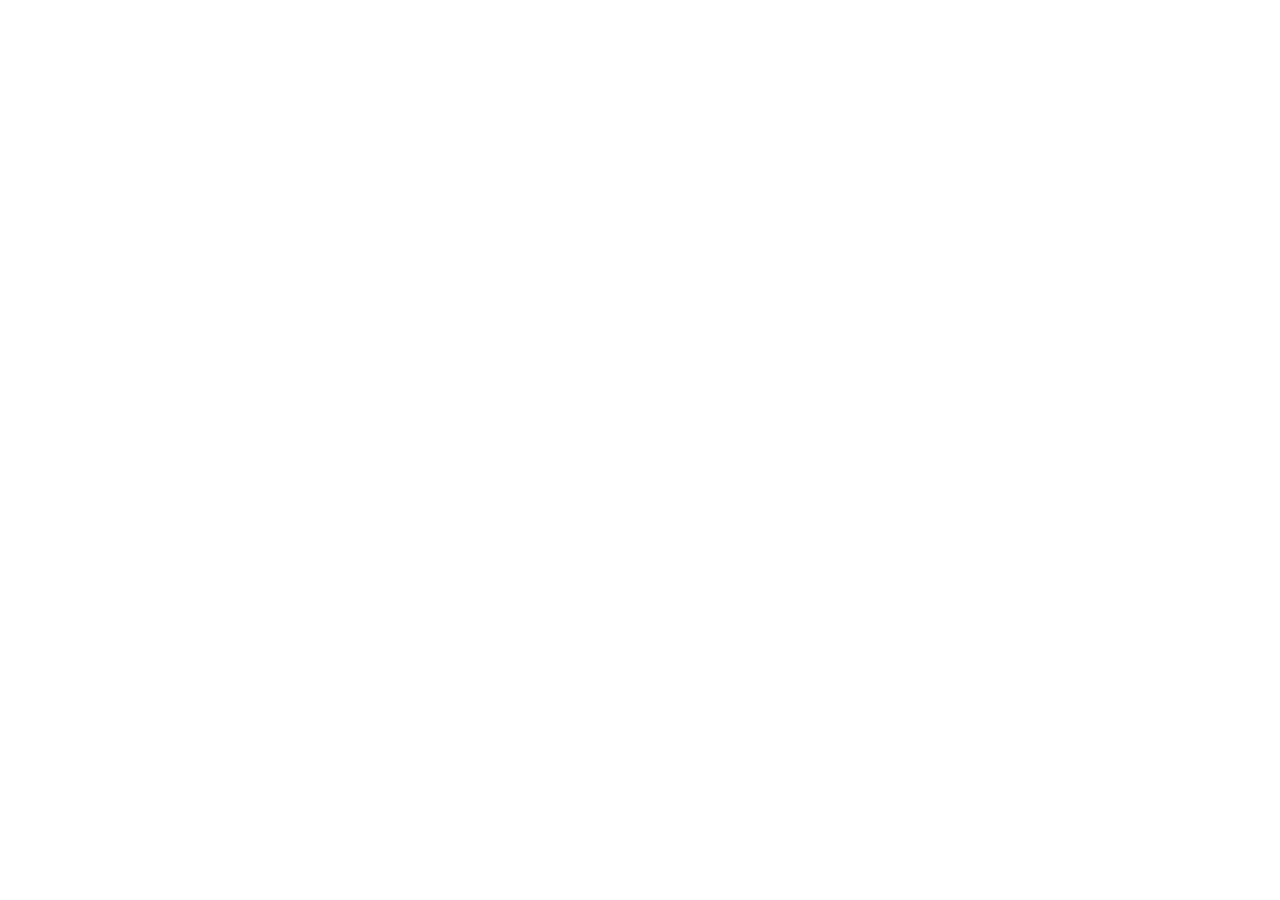
==== index.html @ b99002d2 "Initial commit Set up the initial project structure for BoxingStore, including the base HTML, CSS, J" ====
<!DOCTYPE html>
<html lang="es">
<head>
  <meta charset="UTF-8">
  <meta name="viewport" content="width=device-width, initial-scale=1.0">
  <title>Boxing Store</title>
  <link rel="stylesheet" href="./css/styles.css">
</head>
<body>
  
  <script src="./js/main.js"></script>
</body>
</html>
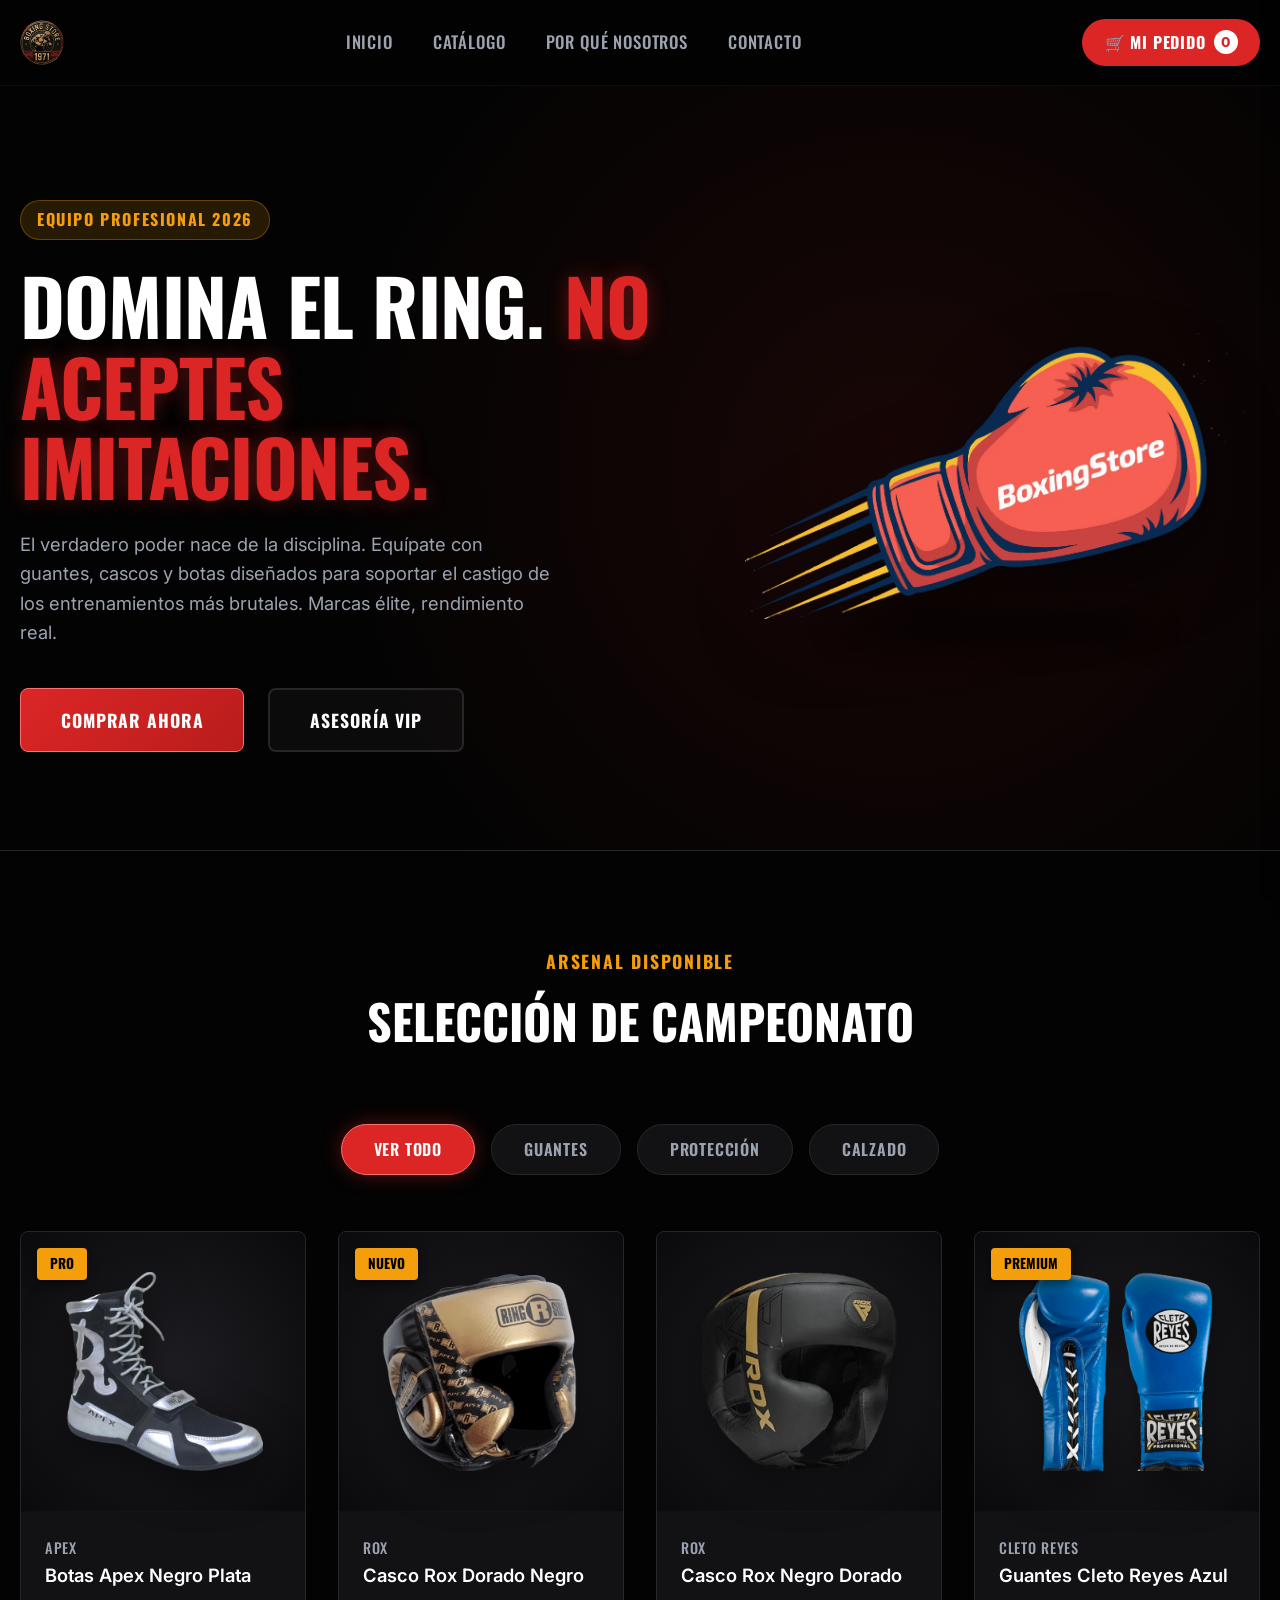
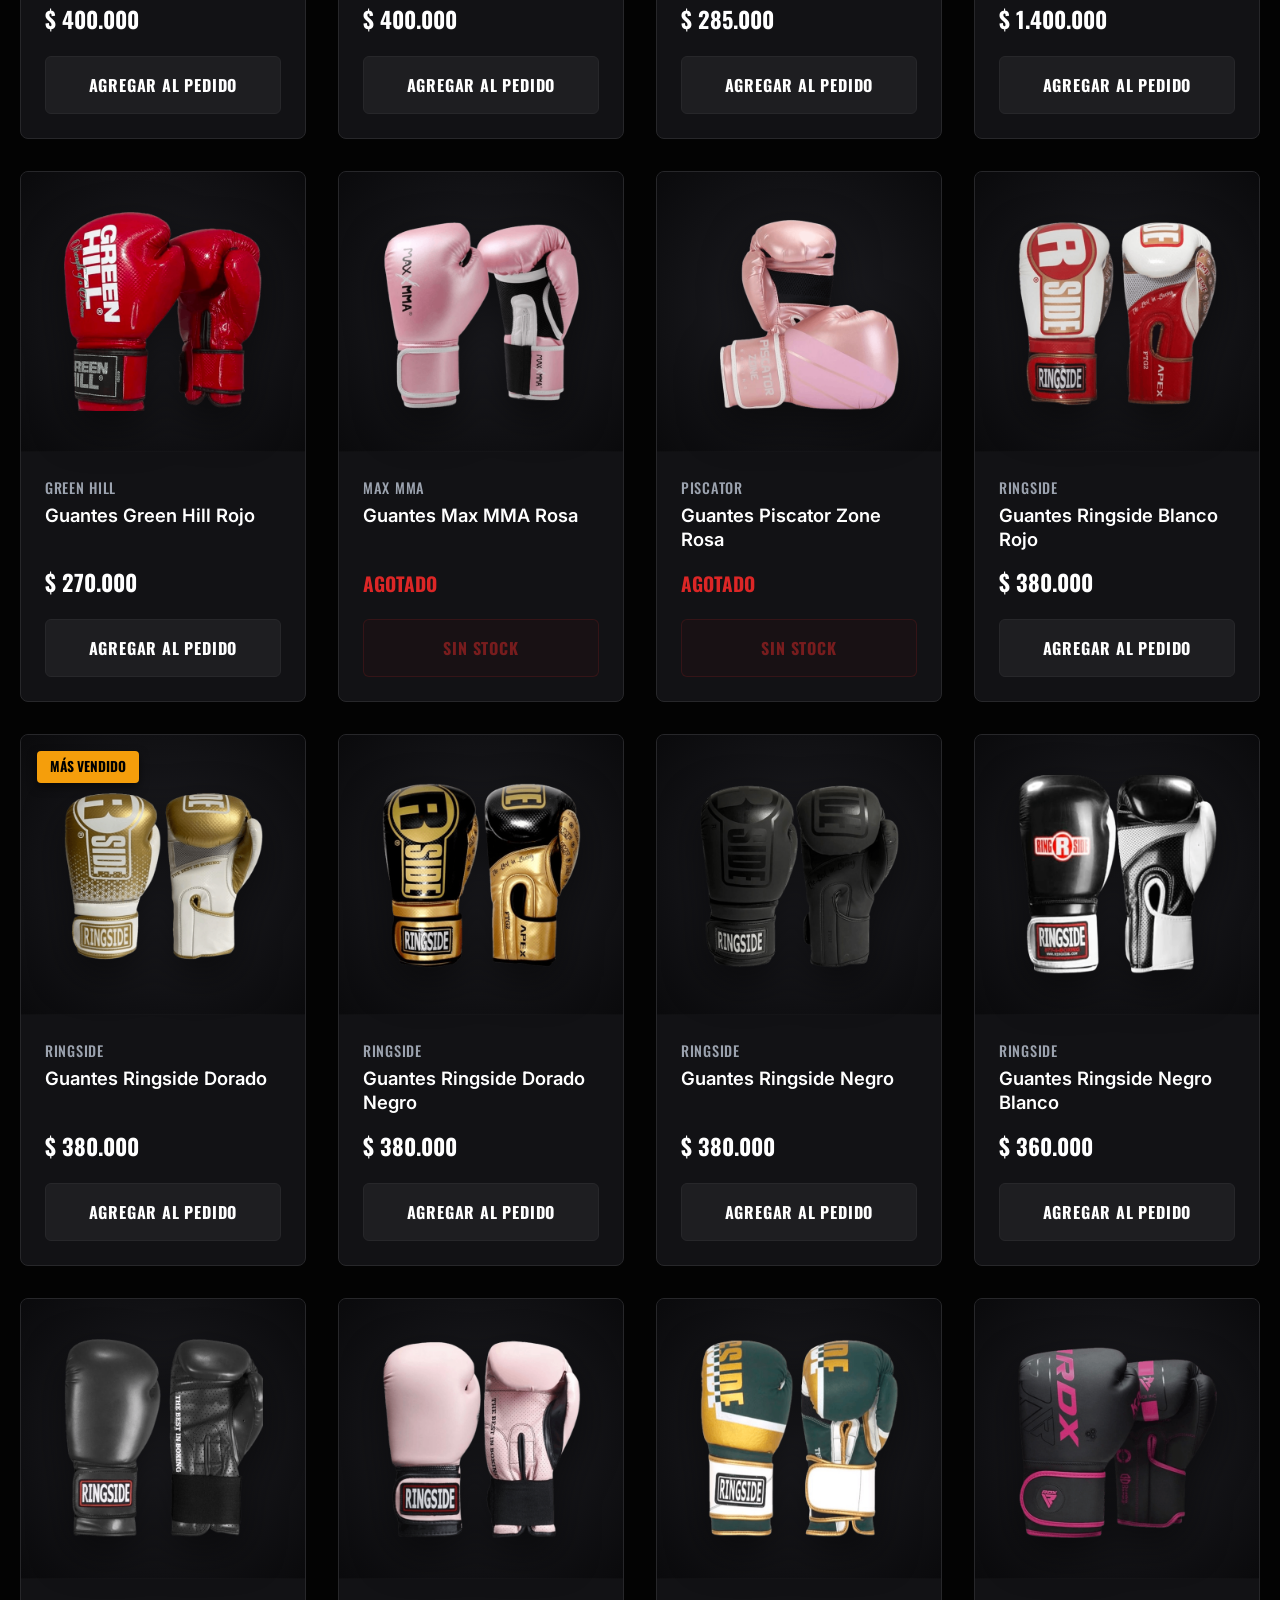
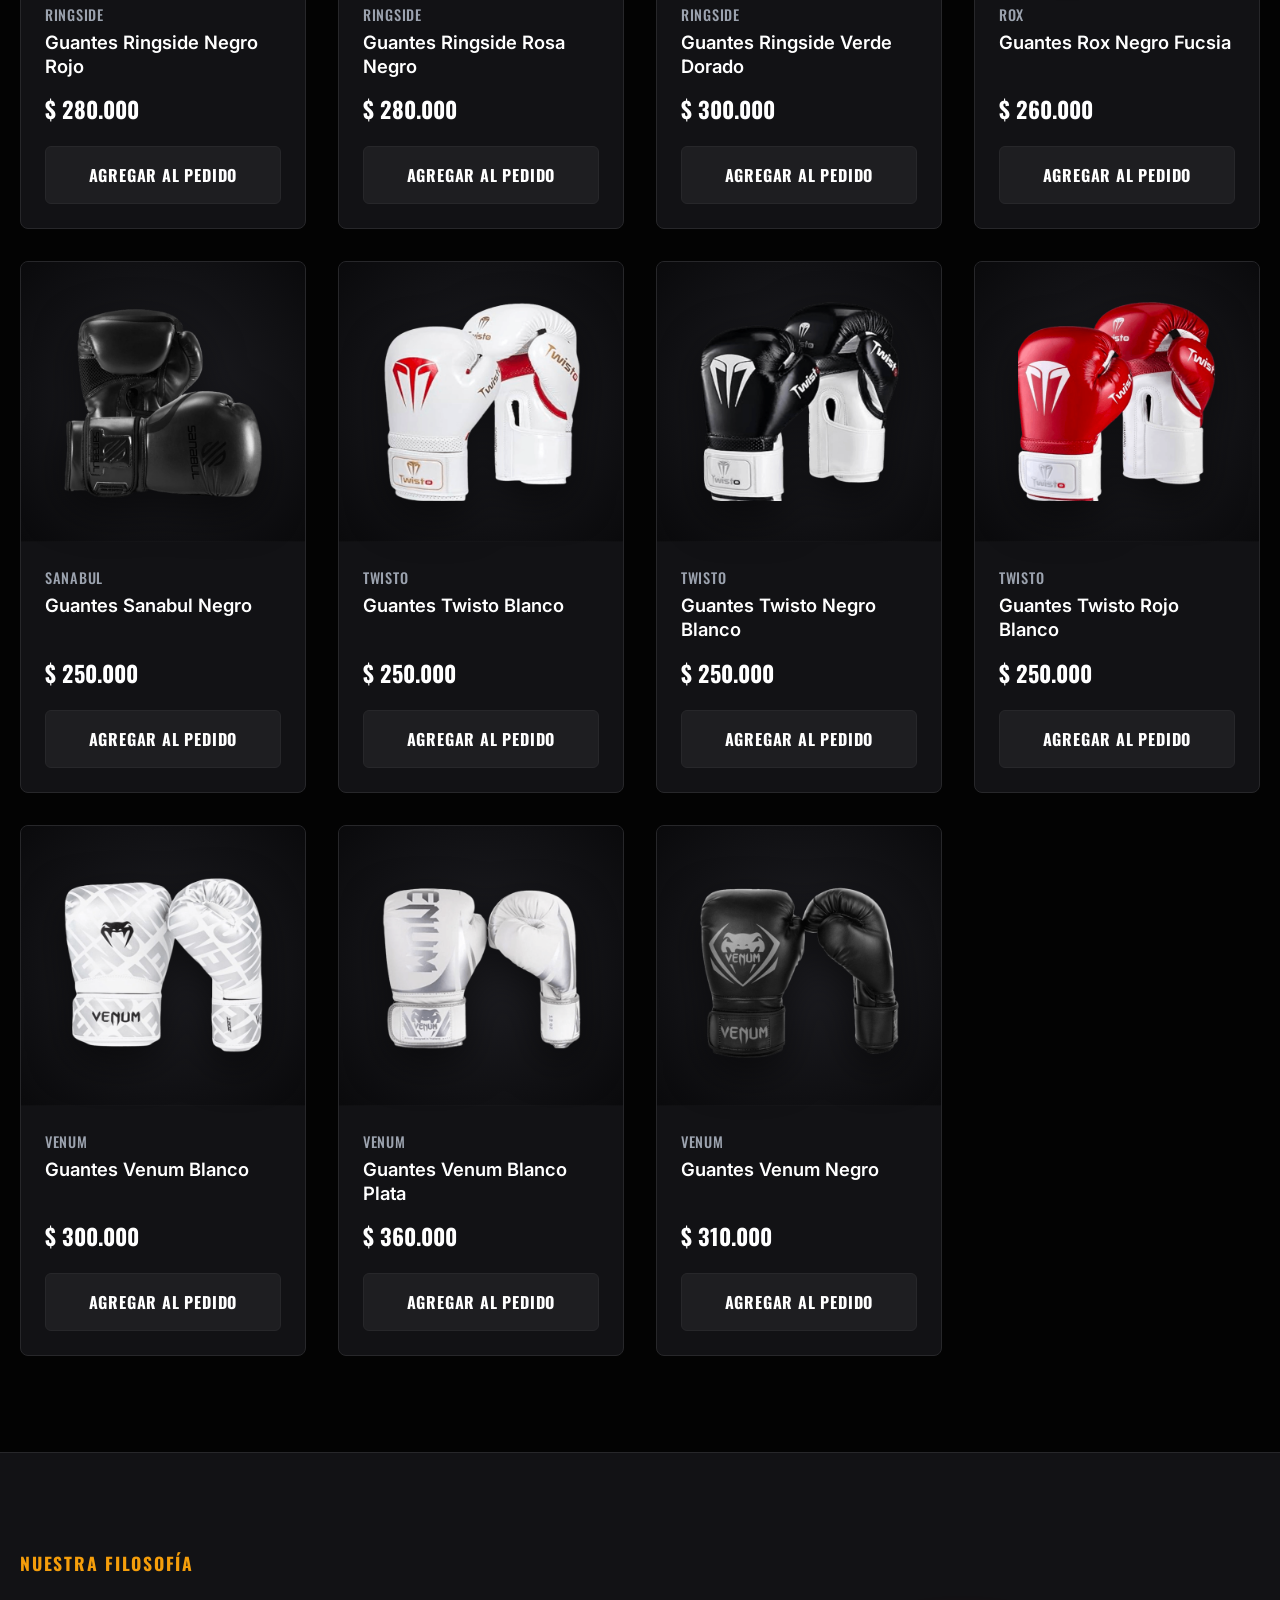
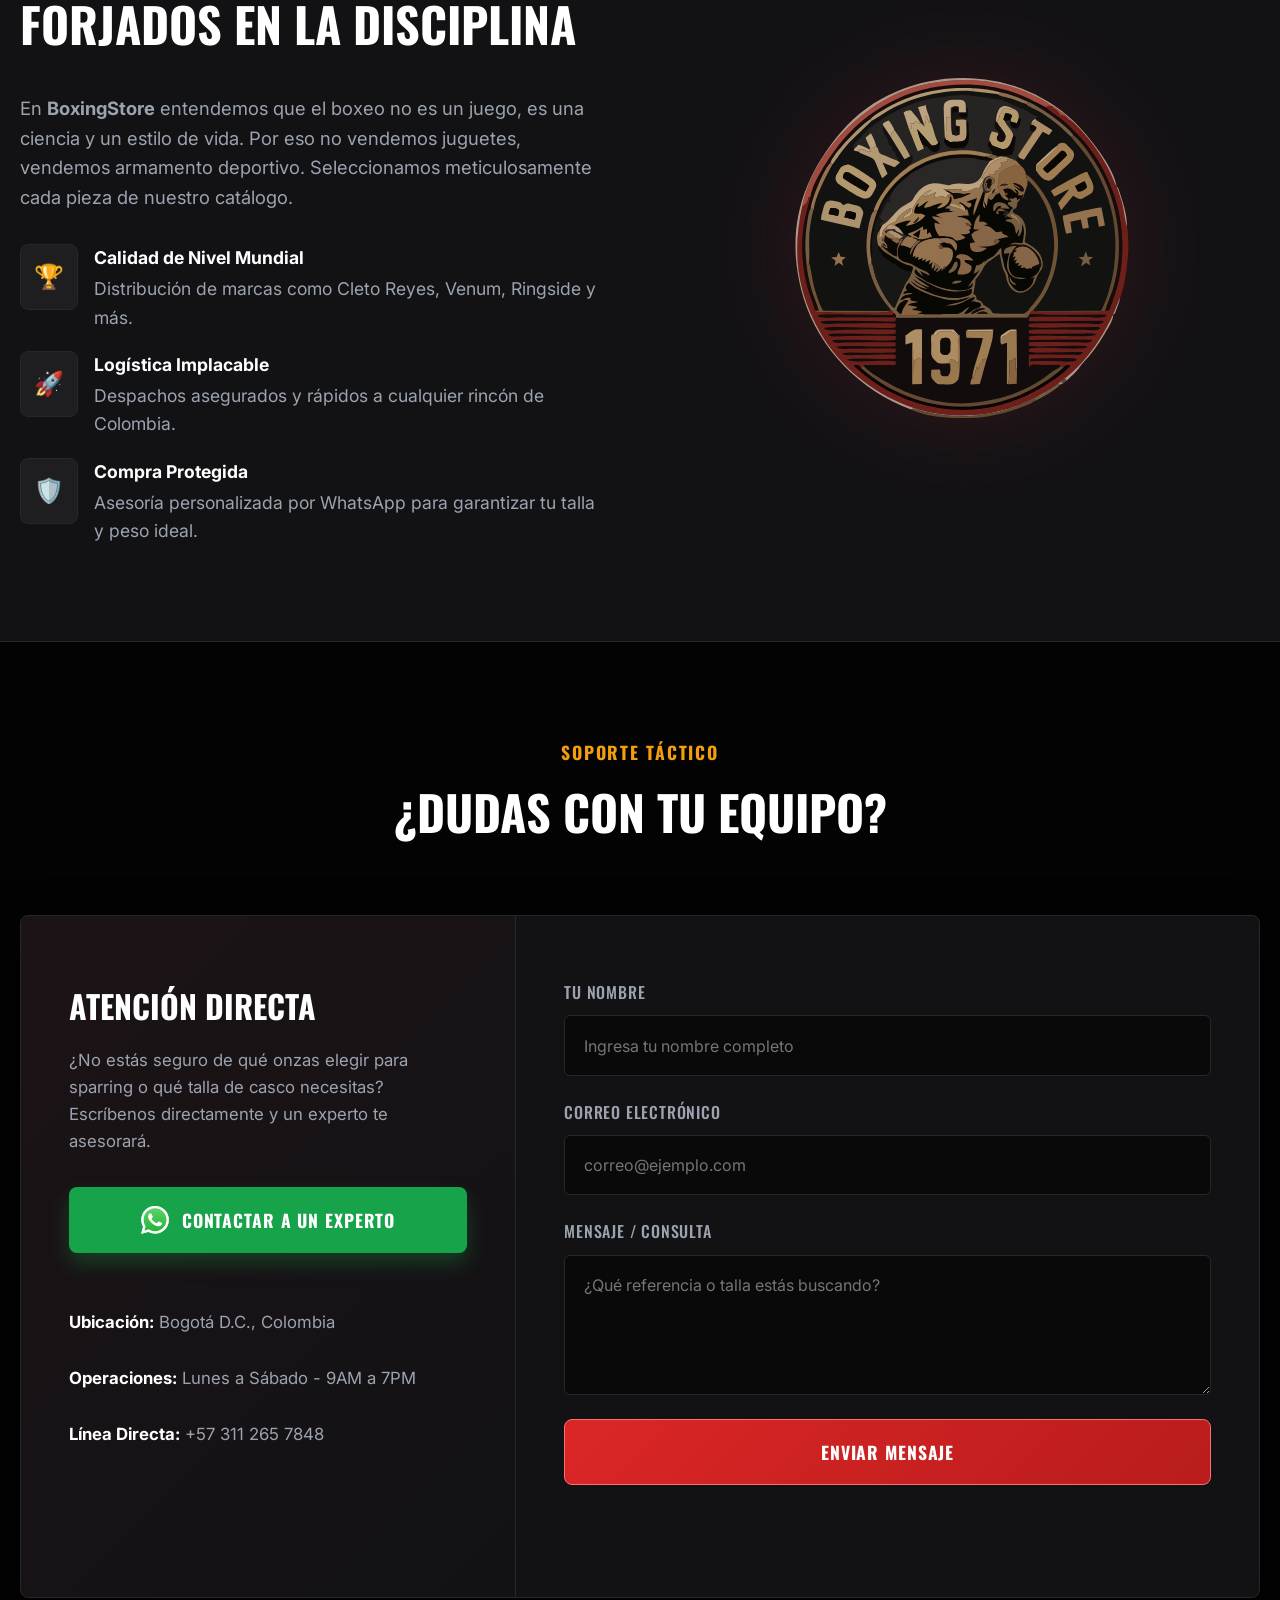
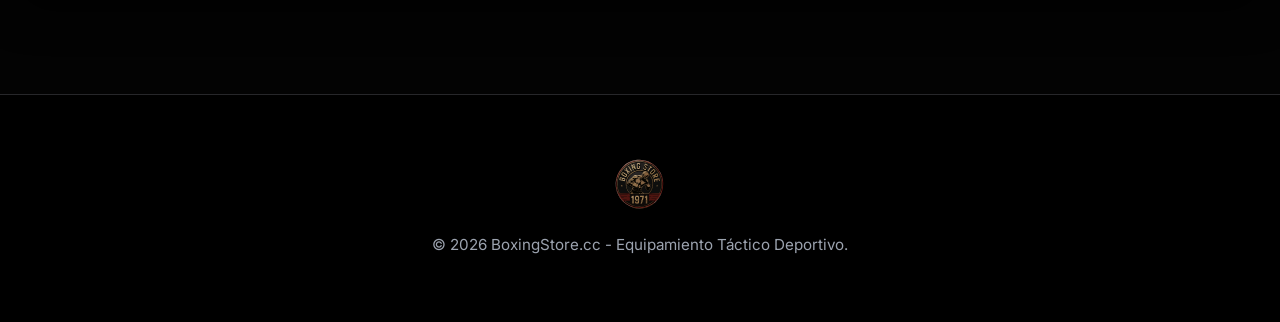
==== commit dc401900: "primera version version corregida con animaciones." ====
--- a/index.html
+++ b/index.html
@@ -1,13 +1,633 @@
 <!DOCTYPE html>
 <html lang="es">
 <head>
-  <meta charset="UTF-8">
-  <meta name="viewport" content="width=device-width, initial-scale=1.0">
-  <title>Boxing Store</title>
-  <link rel="stylesheet" href="./css/styles.css">
+  <meta charset="UTF-8" />
+  <meta name="viewport" content="width=device-width, initial-scale=1.0" />
+  <title>BoxingStore | Domina el Ring - Equipo Profesional</title>
+  <meta name="description" content="Guantes, cascos y botas de boxeo premium. El mejor equipo para entrenamiento, técnica y sparring. Envíos a toda Colombia." />
+  <link rel="icon" href="favicon.ico" />
+
+  <!-- Tipografía Premium de Google Fonts -->
+  <link rel="preconnect" href="https://fonts.googleapis.com">
+  <link rel="preconnect" href="https://fonts.gstatic.com" crossorigin>
+  <link href="https://fonts.googleapis.com/css2?family=Inter:wght@400;500;600;700&family=Oswald:wght@500;700;900&display=swap" rel="stylesheet">
+
+  <style>
+    /* =========================================
+       VARIABLES Y RESET PREMIUM
+       ========================================= */
+    :root {
+      --bg: #030303;
+      --bg-surface: #0a0a0c;
+      --bg-card: #121215;
+      --text: #ffffff;
+      --text-muted: #9ca3af;
+      --border: #27272a;
+      --primary: #dc2626;      /* Rojo agresivo */
+      --primary-hover: #b91c1c;
+      --accent: #f59e0b;       /* Dorado premium */
+      --success: #16a34a;
+      --shadow: 0 10px 40px rgba(0, 0, 0, 0.8);
+      --glow-red: 0 0 20px rgba(220, 38, 38, 0.4);
+      --font-heading: 'Oswald', sans-serif;
+      --font-body: 'Inter', sans-serif;
+      --radius: 8px;
+      --max-width: 1250px;
+      --transition: 0.3s cubic-bezier(0.4, 0, 0.2, 1);
+    }
+
+    * { box-sizing: border-box; margin: 0; padding: 0; }
+    html { scroll-behavior: smooth; }
+    body { background-color: var(--bg); color: var(--text); font-family: var(--font-body); line-height: 1.6; overflow-x: hidden; -webkit-font-smoothing: antialiased; }
+    a { color: inherit; text-decoration: none; }
+    button, input, textarea { font-family: inherit; border: none; outline: none; }
+    button { cursor: pointer; background: none; }
+    img { max-width: 100%; display: block; }
+    
+    .container { width: min(100% - 2.5rem, var(--max-width)); margin-inline: auto; }
+
+    /* =========================================
+       HEADER
+       ========================================= */
+    .site-header { position: sticky; top: 0; z-index: 100; background: rgba(3, 3, 3, 0.85); backdrop-filter: blur(12px); border-bottom: 1px solid rgba(255,255,255,0.05); padding: 1.2rem 0; }
+    .header-inner { display: flex; align-items: center; justify-content: space-between; }
+    .brand-logo { height: 45px; width: auto; object-fit: contain; }
+    
+    .main-nav { display: flex; gap: 2.5rem; }
+    .main-nav a { font-family: var(--font-heading); font-size: 1.05rem; font-weight: 500; text-transform: uppercase; letter-spacing: 0.05em; color: var(--text-muted); transition: color var(--transition); }
+    .main-nav a:hover { color: var(--text); }
+
+    .header-actions { display: flex; align-items: center; gap: 1rem; }
+    .cart-btn { background: var(--primary); color: white; display: flex; align-items: center; gap: 0.5rem; padding: 0.7rem 1.4rem; border-radius: 999px; font-family: var(--font-heading); font-weight: 700; font-size: 1rem; text-transform: uppercase; transition: all var(--transition); letter-spacing: 0.05em; }
+    .cart-btn:hover { background: var(--primary-hover); transform: translateY(-2px); box-shadow: var(--glow-red); }
+    .cart-count { background: white; color: var(--primary); width: 24px; height: 24px; display: flex; align-items: center; justify-content: center; border-radius: 50%; font-family: var(--font-body); font-size: 0.85rem; font-weight: 800; }
+
+    /* =========================================
+       HERO (IMPACTO DE VENTAS)
+       ========================================= */
+    .hero { padding: 6rem 0 5rem; min-height: 85vh; display: flex; align-items: center; position: relative; overflow: hidden; background: radial-gradient(circle at 70% 50%, rgba(220, 38, 38, 0.1) 0%, transparent 60%); border-bottom: 1px solid var(--border); }
+    .hero-grid { display: grid; grid-template-columns: 1.1fr 0.9fr; gap: 4rem; align-items: center; }
+    
+    .hero-content .eyebrow { display: inline-block; background: rgba(245, 158, 11, 0.15); color: var(--accent); padding: 0.4rem 1rem; border-radius: 999px; font-family: var(--font-heading); font-weight: 700; letter-spacing: 0.1em; text-transform: uppercase; margin-bottom: 1.5rem; border: 1px solid rgba(245, 158, 11, 0.3); }
+    .hero-content h1 { font-family: var(--font-heading); font-size: clamp(3rem, 6vw, 5.5rem); line-height: 1.05; margin-bottom: 1.5rem; text-transform: uppercase; font-weight: 900; letter-spacing: -0.01em; }
+    .hero-content h1 span { color: var(--primary); text-shadow: var(--glow-red); }
+    .hero-content p { font-size: 1.15rem; color: var(--text-muted); margin-bottom: 2.5rem; max-width: 540px; font-weight: 400; }
+    
+    .btn { display: inline-flex; align-items: center; justify-content: center; padding: 1rem 2.5rem; font-family: var(--font-heading); font-weight: 700; font-size: 1.1rem; text-transform: uppercase; letter-spacing: 0.05em; border-radius: var(--radius); transition: all var(--transition); }
+    .btn-primary { background: linear-gradient(135deg, var(--primary), var(--primary-hover)); color: white; border: 1px solid #f87171; }
+    .btn-primary:hover { box-shadow: var(--glow-red); transform: translateY(-2px); }
+    .btn-outline { border: 2px solid var(--border); color: var(--text); background: rgba(255,255,255,0.03); }
+    .btn-outline:hover { border-color: var(--text); background: var(--text); color: var(--bg); transform: translateY(-2px); }
+    .btn-group { display: flex; gap: 1.5rem; flex-wrap: wrap; }
+
+    .hero-image-wrap { position: relative; display: flex; justify-content: center; }
+    .hero-image-wrap::after { content: ''; position: absolute; bottom: -20px; width: 60%; height: 20px; background: rgba(0,0,0,0.8); filter: blur(15px); border-radius: 50%; }
+    .hero-image-wrap img { max-width: 500px; animation: float 4s ease-in-out infinite; filter: drop-shadow(0 25px 35px rgba(0,0,0,0.6)); z-index: 2; position: relative; }
+    @keyframes float { 0%, 100% { transform: translateY(0) rotate(-2deg); } 50% { transform: translateY(-15px) rotate(2deg); } }
+
+    /* =========================================
+       SECCIONES
+       ========================================= */
+    .section { padding: 6rem 0; }
+    .section-header { text-align: center; margin-bottom: 4rem; }
+    .section-header p.eyebrow { color: var(--accent); font-family: var(--font-heading); font-weight: 700; font-size: 1.1rem; text-transform: uppercase; letter-spacing: 0.1em; margin-bottom: 0.5rem; }
+    .section-header h2 { font-family: var(--font-heading); font-size: 3rem; text-transform: uppercase; font-weight: 900; }
+
+    /* =========================================
+       CATÁLOGO PREMIUM
+       ========================================= */
+    .filters { display: flex; justify-content: center; gap: 1rem; margin-bottom: 3.5rem; flex-wrap: wrap; }
+    .filter-btn { background: var(--bg-card); border: 1px solid var(--border); color: var(--text-muted); padding: 0.8rem 2rem; border-radius: 999px; font-family: var(--font-heading); font-weight: 600; text-transform: uppercase; font-size: 1rem; transition: all var(--transition); letter-spacing: 0.05em; }
+    .filter-btn:hover { background: rgba(255,255,255,0.05); color: var(--text); }
+    .filter-btn.active { background: var(--primary); border-color: #f87171; color: white; box-shadow: var(--glow-red); }
+
+    .products-grid { display: grid; grid-template-columns: repeat(auto-fill, minmax(280px, 1fr)); gap: 2rem; }
+    .product-card { background: var(--bg-card); border: 1px solid var(--border); border-radius: var(--radius); overflow: hidden; display: flex; flex-direction: column; transition: transform var(--transition), border-color var(--transition), box-shadow var(--transition); position: relative; }
+    .product-card:hover { transform: translateY(-8px); border-color: rgba(255,255,255,0.2); box-shadow: 0 20px 40px rgba(0,0,0,0.6); }
+    .product-card.hidden { display: none; }
+    
+    .product-badge { position: absolute; top: 1rem; left: 1rem; background: var(--accent); color: #000; font-family: var(--font-heading); font-size: 0.85rem; font-weight: 700; padding: 0.3rem 0.8rem; border-radius: 4px; text-transform: uppercase; z-index: 2; box-shadow: 0 4px 10px rgba(0,0,0,0.5); }
+    
+    .product-img { background: radial-gradient(circle at center, #1f1f24 0%, #0a0a0c 100%); padding: 2.5rem; display: flex; justify-content: center; align-items: center; height: 280px; position: relative; border-bottom: 1px solid rgba(255,255,255,0.02); }
+    .product-img img { max-height: 100%; object-fit: contain; transition: transform var(--transition); filter: drop-shadow(0 15px 20px rgba(0,0,0,0.5)); }
+    .product-card:hover .product-img img { transform: scale(1.1) rotate(3deg); }
+    
+    .product-info { padding: 1.5rem; display: flex; flex-direction: column; flex-grow: 1; }
+    .product-brand { color: var(--text-muted); font-family: var(--font-heading); font-size: 0.9rem; font-weight: 500; text-transform: uppercase; margin-bottom: 0.3rem; letter-spacing: 0.05em; }
+    .product-title { font-size: 1.15rem; font-weight: 600; margin-bottom: 0.8rem; line-height: 1.3; color: var(--text); }
+    
+    .price-wrap { margin-top: auto; margin-bottom: 1.2rem; display: flex; align-items: center; }
+    .product-price { font-family: var(--font-heading); font-size: 1.4rem; font-weight: 700; color: var(--text); }
+    .product-price.out-of-stock { color: var(--primary); font-size: 1.2rem; }
+    
+    .add-to-cart { width: 100%; background: rgba(255,255,255,0.05); border: 1px solid var(--border); color: var(--text); padding: 1rem; border-radius: 6px; font-family: var(--font-heading); font-weight: 700; text-transform: uppercase; font-size: 1rem; transition: all var(--transition); letter-spacing: 0.05em; }
+    .add-to-cart:hover:not(.disabled) { background: var(--primary); border-color: #f87171; color: white; box-shadow: var(--glow-red); }
+    .add-to-cart.disabled { opacity: 0.5; cursor: not-allowed; background: rgba(255,0,0,0.05); color: var(--primary); border-color: rgba(220,38,38,0.3); }
+
+    /* =========================================
+       POR QUÉ ELEGIRNOS (VENTAS)
+       ========================================= */
+    .about-grid { display: grid; grid-template-columns: 1fr 1fr; gap: 4rem; align-items: center; }
+    .about-features { list-style: none; margin-top: 2rem; display: grid; gap: 1.2rem; }
+    .about-features li { display: flex; align-items: flex-start; gap: 1rem; font-size: 1.1rem; color: var(--text-muted); }
+    .about-features li strong { color: var(--text); display: block; margin-bottom: 0.2rem; }
+    .about-icon { font-size: 1.5rem; background: rgba(255,255,255,0.05); padding: 0.8rem; border-radius: 8px; border: 1px solid var(--border); }
+    
+    /* =========================================
+       CONTACTO
+       ========================================= */
+    .contact-grid { display: grid; grid-template-columns: 1fr 1.5fr; gap: 0; background: var(--bg-card); border: 1px solid var(--border); border-radius: var(--radius); overflow: hidden; box-shadow: var(--shadow); }
+    .contact-info { padding: 4rem 3rem; background: linear-gradient(135deg, rgba(220,38,38,0.05), transparent); border-right: 1px solid var(--border); }
+    .contact-info p { color: var(--text-muted); margin-bottom: 1rem; font-size: 1.05rem; }
+    .contact-info strong { color: var(--text); }
+    
+    .wa-btn { display: inline-flex; align-items: center; justify-content: center; width: 100%; gap: 0.8rem; background: var(--success); color: white; padding: 1.2rem; border-radius: 8px; font-family: var(--font-heading); font-weight: 700; font-size: 1.1rem; text-transform: uppercase; margin-bottom: 2.5rem; transition: all var(--transition); letter-spacing: 0.05em; box-shadow: 0 10px 20px rgba(22, 163, 74, 0.3); }
+    .wa-btn:hover { background: #15803d; transform: translateY(-2px); box-shadow: 0 15px 25px rgba(22, 163, 74, 0.4); }
+    .wa-btn img { width: 28px; height: 28px; }
+    
+    .contact-form { padding: 4rem 3rem; display: flex; flex-direction: column; gap: 1.5rem; }
+    .form-group { display: flex; flex-direction: column; gap: 0.6rem; }
+    .form-group label { font-family: var(--font-heading); font-size: 1rem; font-weight: 500; text-transform: uppercase; color: var(--text-muted); letter-spacing: 0.05em; }
+    .form-group input, .form-group textarea { background: rgba(0,0,0,0.5); border: 1px solid var(--border); padding: 1.2rem; border-radius: 6px; color: var(--text); font-size: 1rem; transition: border-color var(--transition); }
+    .form-group input:focus, .form-group textarea:focus { border-color: var(--primary); }
+    .form-status { font-weight: 600; color: var(--success); min-height: 24px; }
+
+    /* =========================================
+       FOOTER
+       ========================================= */
+    .site-footer { border-top: 1px solid var(--border); padding: 4rem 0; text-align: center; background: #000; }
+    .site-footer img { height: 50px; margin: 0 auto 1.5rem; opacity: 0.8; }
+    .site-footer p { color: var(--text-muted); font-size: 0.95rem; }
+
+    /* =========================================
+       CARRITO LATERAL
+       ========================================= */
+    .cart-overlay { position: fixed; inset: 0; background: rgba(0,0,0,0.85); backdrop-filter: blur(5px); z-index: 1000; opacity: 0; visibility: hidden; transition: all 0.3s; }
+    .cart-overlay.show { opacity: 1; visibility: visible; }
+    
+    .cart-sidebar { position: fixed; top: 0; right: -500px; width: 100%; max-width: 450px; height: 100vh; background: var(--bg-surface); z-index: 1001; display: flex; flex-direction: column; transition: right 0.3s cubic-bezier(0.4, 0, 0.2, 1); border-left: 1px solid var(--border); box-shadow: -10px 0 40px rgba(0,0,0,0.8); }
+    .cart-sidebar.open { right: 0; }
+    
+    .cart-header { padding: 1.5rem 2rem; border-bottom: 1px solid var(--border); display: flex; justify-content: space-between; align-items: center; background: #000; }
+    .cart-header h2 { font-family: var(--font-heading); text-transform: uppercase; font-size: 1.6rem; margin: 0; }
+    .close-cart { width: 40px; height: 40px; background: rgba(255,255,255,0.05); border: 1px solid var(--border); border-radius: 8px; color: var(--text); font-size: 1.2rem; display: grid; place-items: center; transition: all 0.2s; }
+    .close-cart:hover { background: var(--primary); border-color: var(--primary); }
+    
+    .cart-items { flex: 1; overflow-y: auto; padding: 2rem; display: flex; flex-direction: column; gap: 1.2rem; }
+    .empty-cart { text-align: center; color: var(--text-muted); padding: 4rem 0; }
+    
+    .cart-item { display: grid; grid-template-columns: 80px 1fr auto; gap: 1.2rem; align-items: center; background: var(--bg-card); padding: 1rem; border-radius: var(--radius); border: 1px solid var(--border); position: relative; }
+    .cart-item img { background: #1f1f24; padding: 0.5rem; border-radius: 6px; }
+    .cart-item-info h4 { font-size: 0.95rem; margin-bottom: 0.3rem; font-weight: 600; }
+    .cart-item-info p { color: var(--text); font-family: var(--font-heading); font-weight: 500; font-size: 1rem; }
+    .qty-controls { display: flex; align-items: center; gap: 0.8rem; margin-top: 0.6rem; background: rgba(0,0,0,0.5); width: fit-content; padding: 0.2rem; border-radius: 6px; border: 1px solid var(--border); }
+    .qty-btn { width: 28px; height: 28px; color: white; display: grid; place-items: center; font-weight: bold; font-size: 1.2rem; border-radius: 4px; }
+    .qty-btn:hover { background: rgba(255,255,255,0.1); }
+    .qty-display { font-weight: 600; font-size: 0.9rem; min-width: 16px; text-align: center; }
+    .cart-item-remove { position: absolute; top: 1rem; right: 1rem; color: var(--text-muted); }
+    .cart-item-remove:hover { color: var(--primary); }
+    
+    .cart-footer { padding: 2rem; border-top: 1px solid var(--border); background: #000; }
+    .cart-total { display: flex; justify-content: space-between; align-items: center; margin-bottom: 1.5rem; }
+    .cart-total span:first-child { font-family: var(--font-heading); font-size: 1.2rem; text-transform: uppercase; color: var(--text-muted); }
+    .cart-total span:last-child { color: var(--text); font-family: var(--font-heading); font-size: 1.8rem; font-weight: 700; }
+    .checkout-btn { width: 100%; display: flex; justify-content: center; padding: 1.2rem; background: var(--success); color: white; font-family: var(--font-heading); text-transform: uppercase; font-size: 1.1rem; font-weight: 700; border-radius: 8px; margin-bottom: 1rem; transition: all 0.2s; letter-spacing: 0.05em; }
+    .checkout-btn:hover { background: #15803d; transform: translateY(-2px); box-shadow: 0 10px 20px rgba(22, 163, 74, 0.3); }
+    .clear-cart-btn { width: 100%; padding: 1rem; background: transparent; border: 1px solid var(--border); color: var(--text-muted); border-radius: 8px; font-family: var(--font-heading); text-transform: uppercase; font-weight: 500; transition: all 0.2s; }
+    .clear-cart-btn:hover { background: rgba(255,255,255,0.05); color: var(--text); }
+
+    /* =========================================
+       FX ANIMATIONS
+       ========================================= */
+    .fx-overlay { position: fixed; inset: 0; pointer-events: none; z-index: 2000; display: flex; align-items: center; justify-content: center; opacity: 0; visibility: hidden; }
+    .fx-overlay img { max-width: min(450px, 80vw); filter: drop-shadow(0 0 40px rgba(220, 38, 38, 0.6)); }
+    .fx-overlay.show { visibility: visible; animation: fxPop 0.8s ease forwards; }
+    @keyframes fxPop { 0% { opacity: 0; transform: scale(0.5) rotate(-15deg); } 20% { opacity: 1; transform: scale(1.15) rotate(8deg); } 70% { opacity: 1; transform: scale(1) rotate(0deg); } 100% { opacity: 0; transform: scale(1.05); } }
+
+    /* MOBILE MENÚ */
+    .menu-toggle { display: none; flex-direction: column; gap: 5px; width: 44px; height: 44px; background: rgba(255,255,255,0.05); border: 1px solid var(--border); border-radius: 8px; align-items: center; justify-content: center; }
+    .menu-toggle span { width: 22px; height: 2px; background: white; transition: 0.3s; }
+
+    /* RESPONSIVE */
+    @media (max-width: 992px) {
+      .hero-grid, .about-grid { grid-template-columns: 1fr; text-align: center; }
+      .hero-content p { margin-inline: auto; }
+      .btn-group { justify-content: center; }
+      .about-features li { text-align: left; }
+      .contact-grid { display: flex; flex-direction: column; }
+      .contact-info { border-right: none; border-bottom: 1px solid var(--border); padding: 3rem 2rem; }
+      .contact-form { padding: 3rem 2rem; }
+    }
+
+    @media (max-width: 768px) {
+      .menu-toggle { display: flex; }
+      .main-nav { position: absolute; top: 100%; left: 0; right: 0; background: #000; flex-direction: column; padding: 2rem; gap: 1.5rem; border-bottom: 1px solid var(--border); display: none; text-align: center; }
+      .main-nav.active { display: flex; }
+      .products-grid { grid-template-columns: repeat(auto-fill, minmax(240px, 1fr)); }
+      .hero-content h1 { font-size: 2.8rem; }
+      .section { padding: 4rem 0; }
+    }
+  </style>
 </head>
 <body>
-  
-  <script src="./js/main.js"></script>
+
+  <!-- FX Overlays -->
+  <div id="fx-hit" class="fx-overlay"><img src="assets/images/fx/fx-boxing-glove-hit.webp" alt="Hit"></div>
+  <div id="fx-ko" class="fx-overlay"><img src="assets/images/fx/fx-ko.webp" alt="KO"></div>
+
+  <!-- HEADER -->
+  <header class="site-header">
+    <div class="container header-inner">
+      <a href="#">
+        <img src="assets/logo/logo.svg" alt="BoxingStore" class="brand-logo" onerror="this.onerror=null; this.src='assets/images/fx/fx-boxing-glove-hit.webp';" />
+      </a>
+
+      <nav class="main-nav" id="mainNav">
+        <a href="#inicio">Inicio</a>
+        <a href="#productos">Catálogo</a>
+        <a href="#nosotros">Por qué nosotros</a>
+        <a href="#contacto">Contacto</a>
+      </nav>
+
+      <div class="header-actions">
+        <button class="cart-btn" id="openCartBtn">
+          🛒 Mi Pedido
+          <span class="cart-count" id="cartCount">0</span>
+        </button>
+        <button class="menu-toggle" id="menuToggle">
+          <span></span><span></span><span></span>
+        </button>
+      </div>
+    </div>
+  </header>
+
+  <!-- HERO -->
+  <section class="hero" id="inicio">
+    <div class="container hero-grid">
+      <div class="hero-content">
+        <span class="eyebrow">Equipo Profesional 2026</span>
+        <h1>Domina el ring. <span>No aceptes imitaciones.</span></h1>
+        <p>El verdadero poder nace de la disciplina. Equípate con guantes, cascos y botas diseñados para soportar el castigo de los entrenamientos más brutales. Marcas élite, rendimiento real.</p>
+        <div class="btn-group">
+          <a href="#productos" class="btn btn-primary">Comprar Ahora</a>
+          <a href="#contacto" class="btn btn-outline">Asesoría VIP</a>
+        </div>
+      </div>
+      <div class="hero-image-wrap">
+        <img src="assets/images/fx/fx-boxing-glove-hit.webp" alt="Guante Profesional">
+      </div>
+    </div>
+  </section>
+
+  <!-- PRODUCTOS -->
+  <section class="section" id="productos">
+    <div class="container">
+      <div class="section-header">
+        <p class="eyebrow">Arsenal Disponible</p>
+        <h2>Selección de Campeonato</h2>
+      </div>
+
+      <div class="filters" id="filters">
+        <button class="filter-btn active" data-filter="all">Ver Todo</button>
+        <button class="filter-btn" data-filter="guantes">Guantes</button>
+        <button class="filter-btn" data-filter="cascos">Protección</button>
+        <button class="filter-btn" data-filter="botas">Calzado</button>
+      </div>
+
+      <div class="products-grid" id="productsGrid"></div>
+    </div>
+  </section>
+
+  <!-- NOSOTROS -->
+  <section class="section" id="nosotros" style="background: var(--bg-card); border-top: 1px solid var(--border); border-bottom: 1px solid var(--border);">
+    <div class="container about-grid">
+      <div>
+        <div class="section-header" style="text-align: left; margin-bottom: 2rem;">
+          <p class="eyebrow">Nuestra Filosofía</p>
+          <h2>Forjados en la disciplina</h2>
+        </div>
+        <p style="color: var(--text-muted); font-size: 1.15rem; margin-bottom: 1.5rem;">En <strong>BoxingStore</strong> entendemos que el boxeo no es un juego, es una ciencia y un estilo de vida. Por eso no vendemos juguetes, vendemos armamento deportivo. Seleccionamos meticulosamente cada pieza de nuestro catálogo.</p>
+        
+        <ul class="about-features">
+          <li>
+            <div class="about-icon">🏆</div>
+            <div>
+              <strong>Calidad de Nivel Mundial</strong>
+              Distribución de marcas como Cleto Reyes, Venum, Ringside y más.
+            </div>
+          </li>
+          <li>
+            <div class="about-icon">🚀</div>
+            <div>
+              <strong>Logística Implacable</strong>
+              Despachos asegurados y rápidos a cualquier rincón de Colombia.
+            </div>
+          </li>
+          <li>
+            <div class="about-icon">🛡️</div>
+            <div>
+              <strong>Compra Protegida</strong>
+              Asesoría personalizada por WhatsApp para garantizar tu talla y peso ideal.
+            </div>
+          </li>
+        </ul>
+      </div>
+      <div style="display: flex; justify-content: center;">
+        <img src="assets/logo/logo.svg" alt="BoxingStore Shield" style="max-width: 350px; opacity: 0.8; filter: drop-shadow(0 0 50px rgba(220,38,38,0.2));" onerror="this.style.display='none'">
+      </div>
+    </div>
+  </section>
+
+  <!-- CONTACTO -->
+  <section class="section" id="contacto">
+    <div class="container">
+      <div class="section-header">
+        <p class="eyebrow">Soporte Táctico</p>
+        <h2>¿Dudas con tu equipo?</h2>
+      </div>
+
+      <div class="contact-grid">
+        <div class="contact-info">
+          <h3 style="font-family: var(--font-heading); font-size: 2rem; text-transform: uppercase; margin-bottom: 1rem;">Atención Directa</h3>
+          <p style="margin-bottom: 2rem;">¿No estás seguro de qué onzas elegir para sparring o qué talla de casco necesitas? Escríbenos directamente y un experto te asesorará.</p>
+          
+          <a href="https://wa.me/573112657848?text=Hola%20BoxingStore!%20Necesito%20asesor%C3%ADa%20con%20un%20equipo." class="wa-btn" target="_blank">
+            <img src="assets/icons/icon-whatsapp.svg" alt="WA" onerror="this.style.display='none'">
+            Contactar a un Experto
+          </a>
+          
+          <div style="display: flex; flex-direction: column; gap: 0.8rem; margin-top: 1rem;">
+            <p><strong>Ubicación:</strong> Bogotá D.C., Colombia</p>
+            <p><strong>Operaciones:</strong> Lunes a Sábado - 9AM a 7PM</p>
+            <p><strong>Línea Directa:</strong> +57 311 265 7848</p>
+          </div>
+        </div>
+
+        <form class="contact-form" id="contactForm">
+          <div class="form-group">
+            <label>Tu Nombre</label>
+            <input type="text" id="formName" required placeholder="Ingresa tu nombre completo">
+          </div>
+          <div class="form-group">
+            <label>Correo Electrónico</label>
+            <input type="email" id="formEmail" required placeholder="correo@ejemplo.com">
+          </div>
+          <div class="form-group">
+            <label>Mensaje / Consulta</label>
+            <textarea id="formMessage" rows="5" required placeholder="¿Qué referencia o talla estás buscando?"></textarea>
+          </div>
+          <button type="submit" class="btn btn-primary" style="width: 100%; padding: 1.2rem;">Enviar Mensaje</button>
+          <div id="formStatus" class="form-status"></div>
+        </form>
+      </div>
+    </div>
+  </section>
+
+  <!-- FOOTER -->
+  <footer class="site-footer">
+    <div class="container">
+      <img src="assets/logo/logo.svg" alt="BoxingStore Logo" onerror="this.style.display='none'">
+      <p>&copy; <span id="yearSpan">2026</span> BoxingStore.cc - Equipamiento Táctico Deportivo.</p>
+    </div>
+  </footer>
+
+  <!-- CARRITO SIDEBAR -->
+  <div class="cart-overlay" id="cartOverlay"></div>
+  <aside class="cart-sidebar" id="cartSidebar">
+    <div class="cart-header">
+      <h2>Arsenal Seleccionado</h2>
+      <button class="close-cart" id="closeCartBtn">✕</button>
+    </div>
+    
+    <div class="cart-items" id="cartItemsContainer">
+      <!-- Llenado por JS -->
+    </div>
+    
+    <div class="cart-footer">
+      <div class="cart-total">
+        <span>Subtotal:</span>
+        <span id="cartTotalDisplay">$0 COP</span>
+      </div>
+      <a href="#" class="checkout-btn" id="checkoutBtn" target="_blank">Cerrar Pedido en WhatsApp</a>
+      <button class="clear-cart-btn" id="clearCartBtn">Vaciar Carrito</button>
+    </div>
+  </aside>
+
+  <!-- ======================== JAVASCRIPT ======================== -->
+  <script>
+    document.addEventListener("DOMContentLoaded", () => {
+      
+      // 1. BASE DE DATOS EXACTA CON PRECIOS Y AGOTADOS
+      const PRODUCTS = [
+        // BOTAS
+        { id: 23, name: "Botas Apex Negro Plata", brand: "Apex", price: 400000, category: "botas", image: "assets/images/products/botas-apex-negro-plata.png", badge: "Pro", outOfStock: false },
+        
+        // CASCOS
+        { id: 21, name: "Casco Rox Dorado Negro", brand: "Rox", price: 400000, category: "cascos", image: "assets/images/products/casco-rox-dorado-negro.png", badge: "Nuevo", outOfStock: false },
+        { id: 22, name: "Casco Rox Negro Dorado", brand: "Rox", price: 285000, category: "cascos", image: "assets/images/products/casco-rox-negro-dorado.png", badge: null, outOfStock: false },
+        
+        // GUANTES
+        { id: 1, name: "Guantes Cleto Reyes Azul", brand: "Cleto Reyes", price: 1400000, category: "guantes", image: "assets/images/products/guantes-cleto-reyes-azul.png", badge: "Premium", outOfStock: false },
+        { id: 2, name: "Guantes Green Hill Rojo", brand: "Green Hill", price: 270000, category: "guantes", image: "assets/images/products/guantes-green-hill-rojo.png", badge: null, outOfStock: false },
+        { id: 3, name: "Guantes Max MMA Rosa", brand: "Max MMA", price: 0, category: "guantes", image: "assets/images/products/guantes-max-mma-rosa.png", badge: null, outOfStock: true }, // AGOTADO
+        { id: 4, name: "Guantes Piscator Zone Rosa", brand: "Piscator", price: 0, category: "guantes", image: "assets/images/products/guantes-piscator-zone-rosa.png", badge: null, outOfStock: true }, // AGOTADO
+        { id: 5, name: "Guantes Ringside Blanco Rojo", brand: "Ringside", price: 380000, category: "guantes", image: "assets/images/products/guantes-ringside-blanco-rojo.png", badge: null, outOfStock: false },
+        { id: 6, name: "Guantes Ringside Dorado", brand: "Ringside", price: 380000, category: "guantes", image: "assets/images/products/guantes-ringside-dorado.png", badge: "Más Vendido", outOfStock: false },
+        { id: 7, name: "Guantes Ringside Dorado Negro", brand: "Ringside", price: 380000, category: "guantes", image: "assets/images/products/guantes-ringside-dorado-negro.png", badge: null, outOfStock: false },
+        { id: 8, name: "Guantes Ringside Negro", brand: "Ringside", price: 380000, category: "guantes", image: "assets/images/products/guantes-ringside-negro.png", badge: null, outOfStock: false },
+        { id: 9, name: "Guantes Ringside Negro Blanco", brand: "Ringside", price: 360000, category: "guantes", image: "assets/images/products/guantes-ringside-negro-blanco.png", badge: null, outOfStock: false },
+        { id: 10, name: "Guantes Ringside Negro Rojo", brand: "Ringside", price: 280000, category: "guantes", image: "assets/images/products/guantes-ringside-negro-rojo.png", badge: null, outOfStock: false },
+        { id: 11, name: "Guantes Ringside Rosa Negro", brand: "Ringside", price: 280000, category: "guantes", image: "assets/images/products/guantes-ringside-rosa-negro.png", badge: null, outOfStock: false },
+        { id: 12, name: "Guantes Ringside Verde Dorado", brand: "Ringside", price: 300000, category: "guantes", image: "assets/images/products/guantes-ringside-verde-dorado.png", badge: null, outOfStock: false },
+        { id: 13, name: "Guantes Rox Negro Fucsia", brand: "Rox", price: 260000, category: "guantes", image: "assets/images/products/guantes-rox-negro-fucsia.png", badge: null, outOfStock: false },
+        { id: 14, name: "Guantes Sanabul Negro", brand: "Sanabul", price: 250000, category: "guantes", image: "assets/images/products/guantes-sanabul-negro.png", badge: null, outOfStock: false },
+        { id: 15, name: "Guantes Twisto Blanco", brand: "Twisto", price: 250000, category: "guantes", image: "assets/images/products/guantes-twisto-blanco.png", badge: null, outOfStock: false },
+        { id: 16, name: "Guantes Twisto Negro Blanco", brand: "Twisto", price: 250000, category: "guantes", image: "assets/images/products/guantes-twisto-negro-blanco.png", badge: null, outOfStock: false },
+        { id: 17, name: "Guantes Twisto Rojo Blanco", brand: "Twisto", price: 250000, category: "guantes", image: "assets/images/products/guantes-twisto-rojo-blanco.png", badge: null, outOfStock: false },
+        { id: 18, name: "Guantes Venum Blanco", brand: "Venum", price: 300000, category: "guantes", image: "assets/images/products/guantes-venum-blanco.png", badge: null, outOfStock: false },
+        { id: 19, name: "Guantes Venum Blanco Plata", brand: "Venum", price: 360000, category: "guantes", image: "assets/images/products/guantes-venum-blanco-plata.png", badge: null, outOfStock: false },
+        { id: 20, name: "Guantes Venum Negro", brand: "Venum", price: 310000, category: "guantes", image: "assets/images/products/guantes-venum-negro.png", badge: null, outOfStock: false }
+      ];
+
+      // 2. UTILIDADES
+      const formatPrice = (num) => new Intl.NumberFormat("es-CO", { style: "currency", currency: "COP", minimumFractionDigits: 0 }).format(num);
+      const WHATSAPP_NUM = "573112657848"; // ACTUALIZADO SEGÚN TU PETICIÓN
+      
+      // 3. ESTADO DEL CARRITO
+      let cart = JSON.parse(localStorage.getItem("bs_cart") || "[]");
+
+      // 4. RENDERIZADO DE CATÁLOGO
+      const grid = document.getElementById("productsGrid");
+      const renderCatalog = (filterCategory = "all") => {
+        grid.innerHTML = "";
+        const filtered = filterCategory === "all" ? PRODUCTS : PRODUCTS.filter(p => p.category === filterCategory);
+        
+        filtered.forEach(p => {
+          const badgeHTML = p.badge ? `<span class="product-badge">${p.badge}</span>` : "";
+          
+          // Lógica de Agotado
+          const priceHTML = p.outOfStock 
+            ? `<span class="product-price out-of-stock">AGOTADO</span>` 
+            : `<span class="product-price">${formatPrice(p.price)}</span>`;
+            
+          const btnHTML = p.outOfStock 
+            ? `<button class="add-to-cart disabled" disabled>Sin Stock</button>` 
+            : `<button class="add-to-cart" onclick="window.addToCart(${p.id})">Agregar al Pedido</button>`;
+
+          grid.innerHTML += `
+            <article class="product-card">
+              ${badgeHTML}
+              <div class="product-img">
+                <img src="${p.image}" alt="${p.name}" onerror="this.src='assets/images/fx/fx-boxing-glove-hit.webp'">
+              </div>
+              <div class="product-info">
+                <span class="product-brand">${p.brand}</span>
+                <h3 class="product-title">${p.name}</h3>
+                <div class="price-wrap">
+                  ${priceHTML}
+                </div>
+                ${btnHTML}
+              </div>
+            </article>
+          `;
+        });
+      };
+
+      // 5. FILTROS
+      const filterBtns = document.querySelectorAll(".filter-btn");
+      filterBtns.forEach(btn => {
+        btn.addEventListener("click", (e) => {
+          filterBtns.forEach(b => b.classList.remove("active"));
+          e.target.classList.add("active");
+          renderCatalog(e.target.dataset.filter);
+        });
+      });
+
+      // 6. LÓGICA DE CARRITO
+      window.addToCart = (id) => {
+        const product = PRODUCTS.find(p => p.id === id);
+        if(product.outOfStock) return; // Doble validación de seguridad
+
+        const existing = cart.find(item => item.id === id);
+        if (existing) { existing.qty += 1; } 
+        else { cart.push({ ...product, qty: 1 }); }
+        
+        saveAndRenderCart();
+        playFX("hit");
+        document.getElementById("cartSidebar").classList.add("open");
+        document.getElementById("cartOverlay").classList.add("show");
+      };
+
+      window.updateQty = (id, delta) => {
+        const item = cart.find(i => i.id === id);
+        if (!item) return;
+        item.qty += delta;
+        if (item.qty <= 0) { cart = cart.filter(i => i.id !== id); playFX("ko"); }
+        saveAndRenderCart();
+      };
+
+      window.removeFromCart = (id) => {
+        cart = cart.filter(i => i.id !== id);
+        saveAndRenderCart();
+        playFX("ko");
+      };
+
+      // 7. ACTUALIZACIÓN VISUAL DEL CARRITO
+      const saveAndRenderCart = () => {
+        localStorage.setItem("bs_cart", JSON.stringify(cart));
+        
+        // Actualizar burbuja
+        const totalItems = cart.reduce((acc, item) => acc + item.qty, 0);
+        document.getElementById("cartCount").textContent = totalItems;
+        
+        // Pintar items
+        const container = document.getElementById("cartItemsContainer");
+        if (cart.length === 0) {
+          container.innerHTML = `<div class="empty-cart"><h1 style="font-size:3.5rem; margin-bottom:1rem; opacity:0.3;">🥊</h1><p>Tu arsenal está vacío.</p></div>`;
+          document.getElementById("cartTotalDisplay").textContent = "$0 COP";
+          document.getElementById("checkoutBtn").href = `https://wa.me/${WHATSAPP_NUM}`;
+          return;
+        }
+
+        let totalAmount = 0;
+        container.innerHTML = cart.map(item => {
+          totalAmount += (item.price * item.qty);
+          return `
+            <div class="cart-item">
+              <img src="${item.image}" alt="img" onerror="this.style.display='none'">
+              <div class="cart-item-info">
+                <h4>${item.name}</h4>
+                <p>${formatPrice(item.price)}</p>
+                <div class="qty-controls">
+                  <button class="qty-btn" onclick="window.updateQty(${item.id}, -1)">-</button>
+                  <span class="qty-display">${item.qty}</span>
+                  <button class="qty-btn" onclick="window.updateQty(${item.id}, 1)">+</button>
+                </div>
+              </div>
+              <button class="cart-item-remove" onclick="window.removeFromCart(${item.id})">✕</button>
+            </div>
+          `;
+        }).join("");
+
+        document.getElementById("cartTotalDisplay").textContent = formatPrice(totalAmount);
+
+        // Generar enlace WA
+        const textLines = cart.map(i => `- ${i.name} (x${i.qty}) -> ${formatPrice(i.price * i.qty)}`);
+        const waText = encodeURIComponent(`Hola BoxingStore 🥊, confirmo el siguiente armamento:\n\n${textLines.join('\n')}\n\n*TOTAL A PAGAR: ${formatPrice(totalAmount)}*`);
+        document.getElementById("checkoutBtn").href = `https://wa.me/${WHATSAPP_NUM}?text=${waText}`;
+      };
+
+      // 8. EFECTOS ESPECIALES
+      const playFX = (type) => {
+        const fx = document.getElementById(`fx-${type}`);
+        if(fx) {
+          fx.classList.remove("show");
+          void fx.offsetWidth; 
+          fx.classList.add("show");
+          setTimeout(() => fx.classList.remove("show"), 800);
+        }
+      };
+
+      // 9. CONTROLES DE UI (CARRITO / MENÚ)
+      document.getElementById("openCartBtn").addEventListener("click", () => {
+        document.getElementById("cartSidebar").classList.add("open");
+        document.getElementById("cartOverlay").classList.add("show");
+      });
+
+      const closeCart = () => {
+        document.getElementById("cartSidebar").classList.remove("open");
+        document.getElementById("cartOverlay").classList.remove("show");
+      };
+
+      document.getElementById("closeCartBtn").addEventListener("click", closeCart);
+      document.getElementById("cartOverlay").addEventListener("click", closeCart);
+      
+      document.getElementById("clearCartBtn").addEventListener("click", () => {
+        if(cart.length > 0) { cart = []; saveAndRenderCart(); playFX("ko"); }
+      });
+
+      document.getElementById("menuToggle").addEventListener("click", () => {
+        document.getElementById("mainNav").classList.toggle("active");
+      });
+
+      document.querySelectorAll(".main-nav a").forEach(link => {
+        link.addEventListener("click", () => document.getElementById("mainNav").classList.remove("active"));
+      });
+
+      // 10. FORMULARIO CONTACTO
+      document.getElementById("contactForm").addEventListener("submit", (e) => {
+        e.preventDefault();
+        const status = document.getElementById("formStatus");
+        status.textContent = "¡Mensaje recibido! Te contactaremos pronto. 🥊";
+        e.target.reset();
+        setTimeout(() => status.textContent = "", 4000);
+      });
+
+      // 11. INICIALIZACIÓN
+      document.getElementById("yearSpan").textContent = new Date().getFullYear();
+      renderCatalog("all");
+      saveAndRenderCart();
+    });
+  </script>
 </body>
 </html>
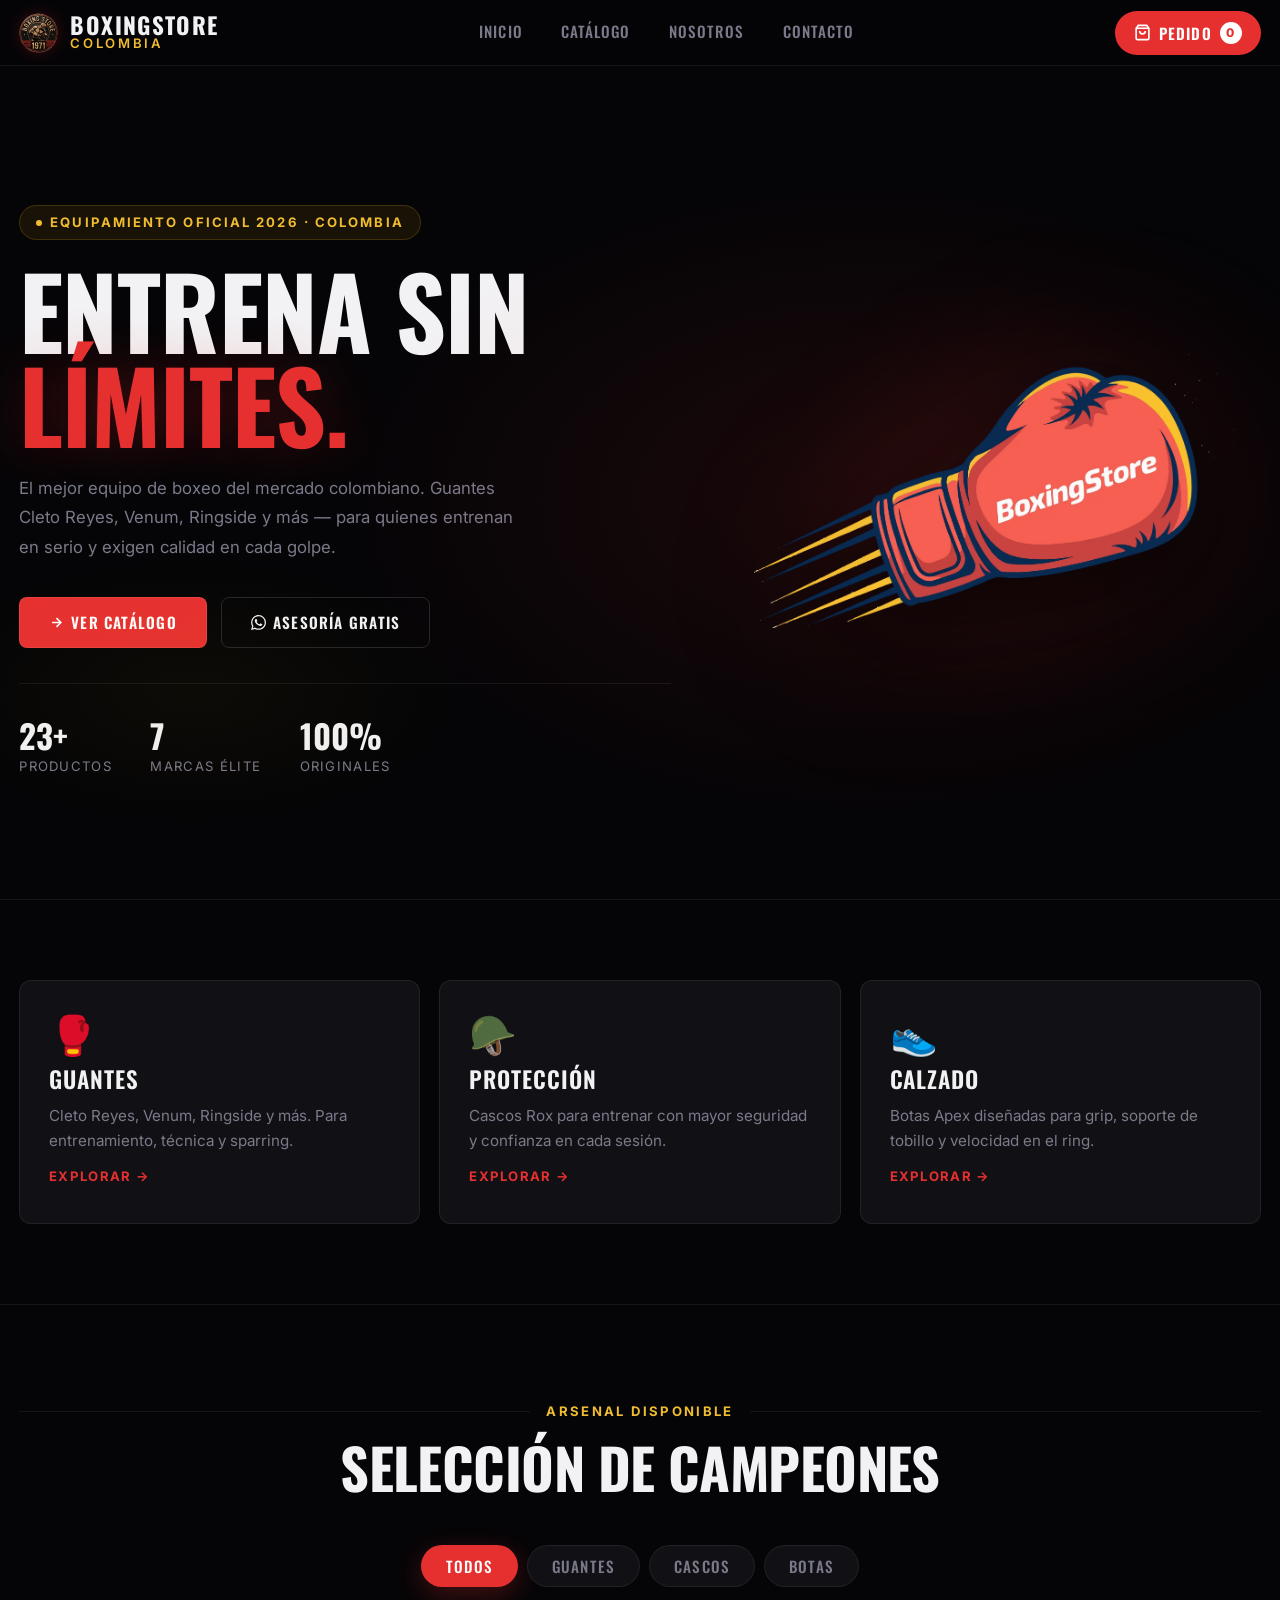
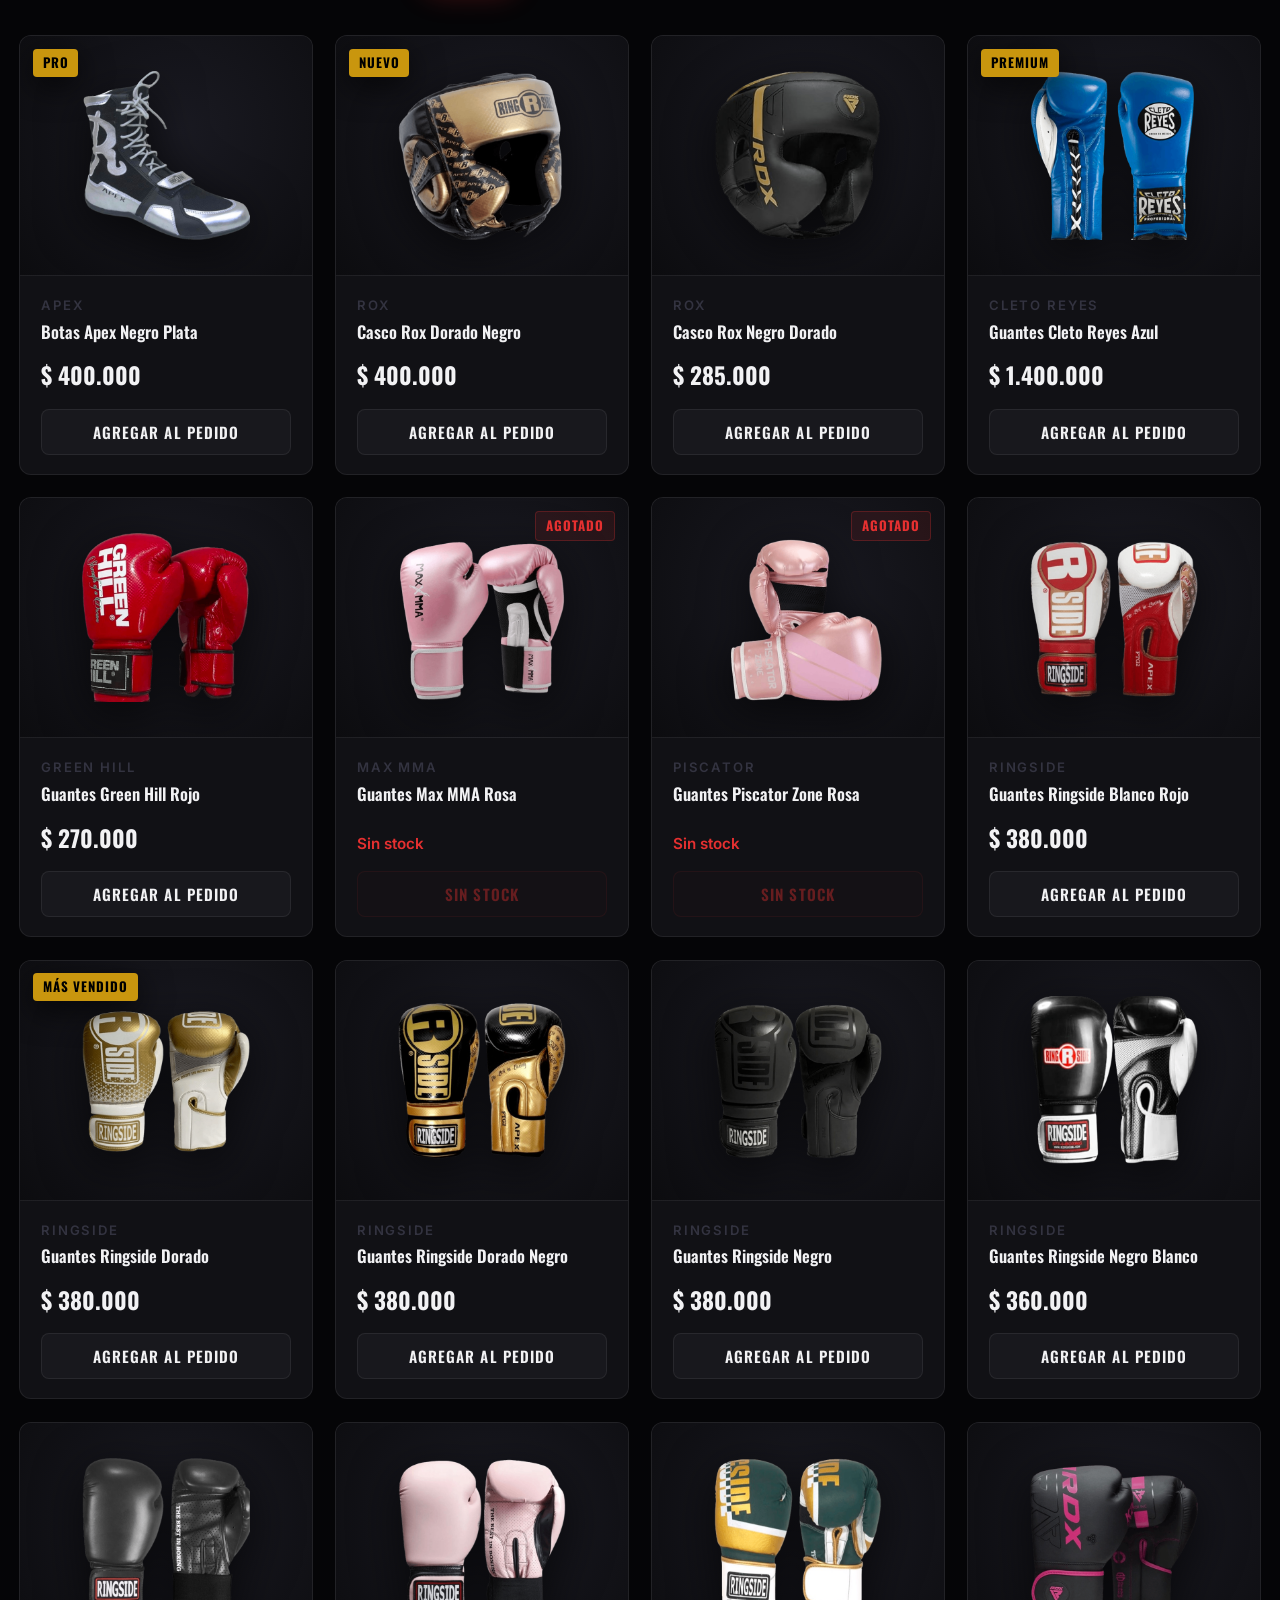
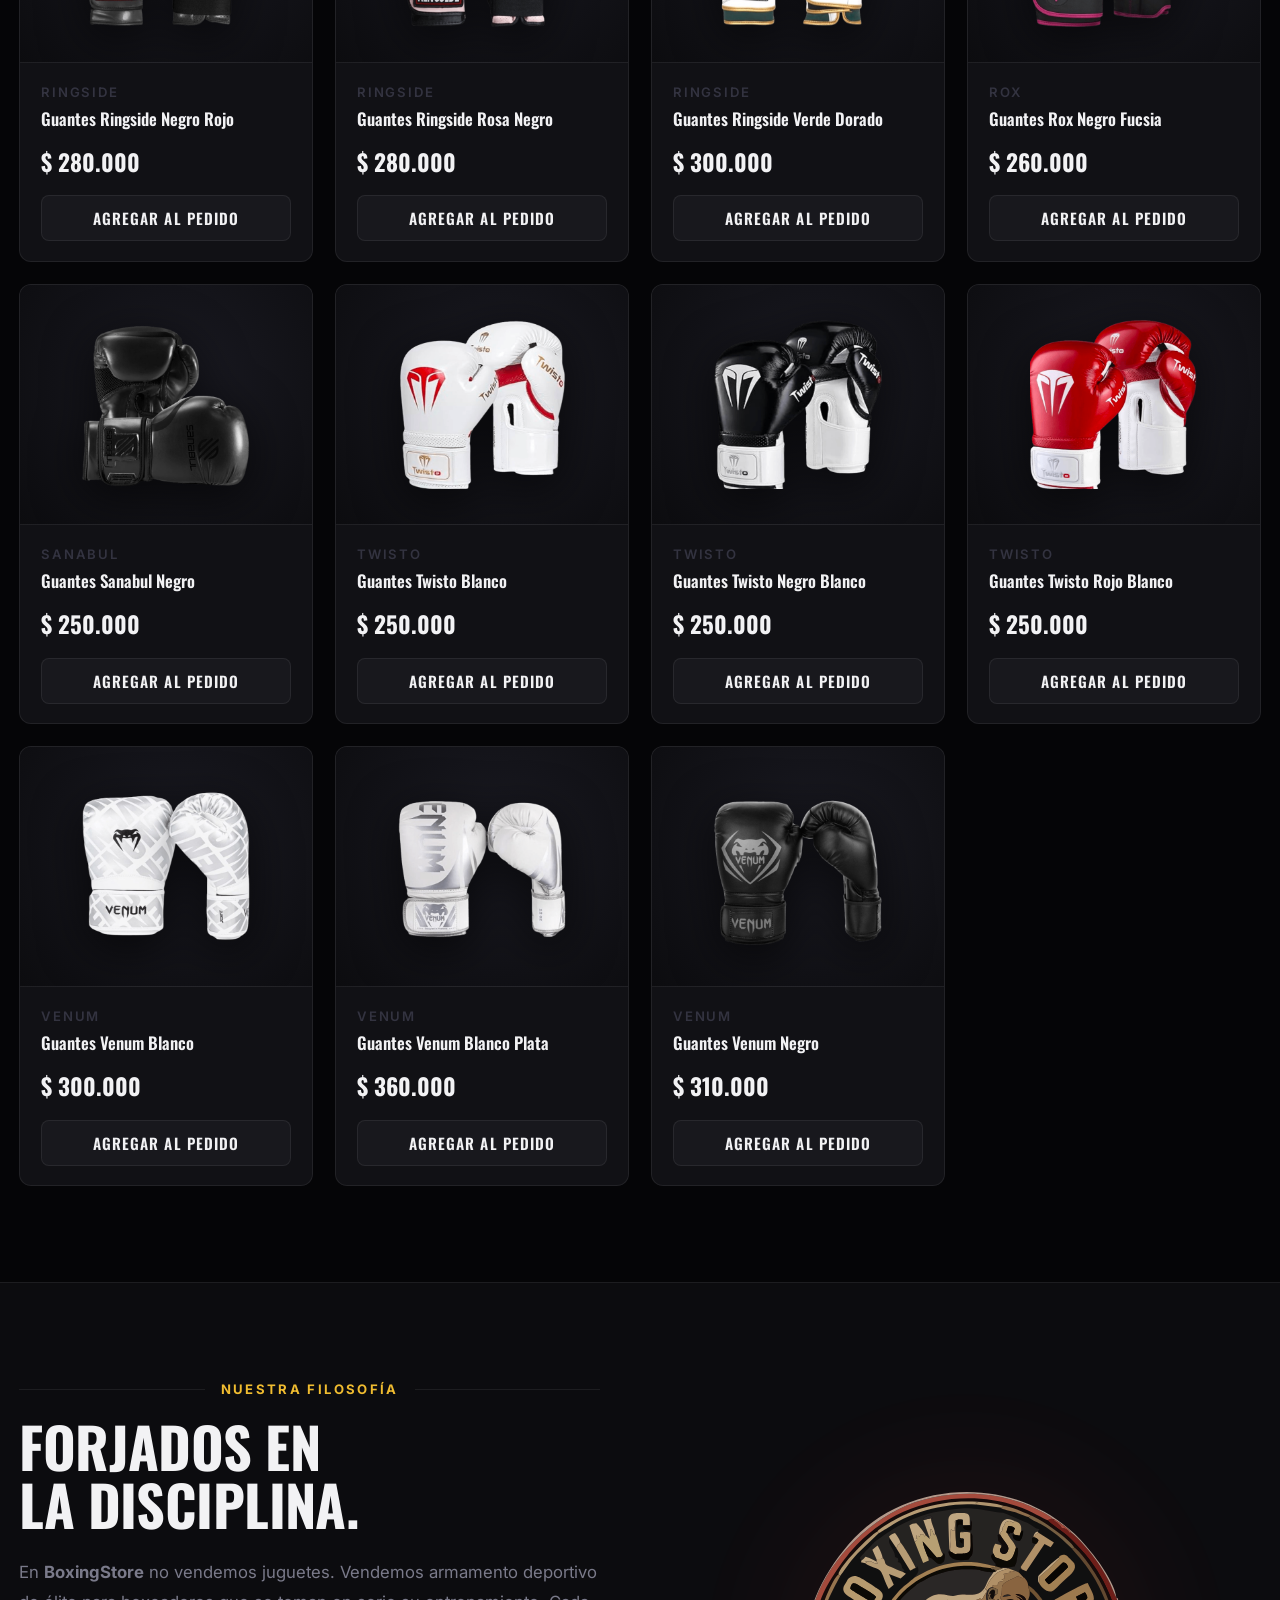
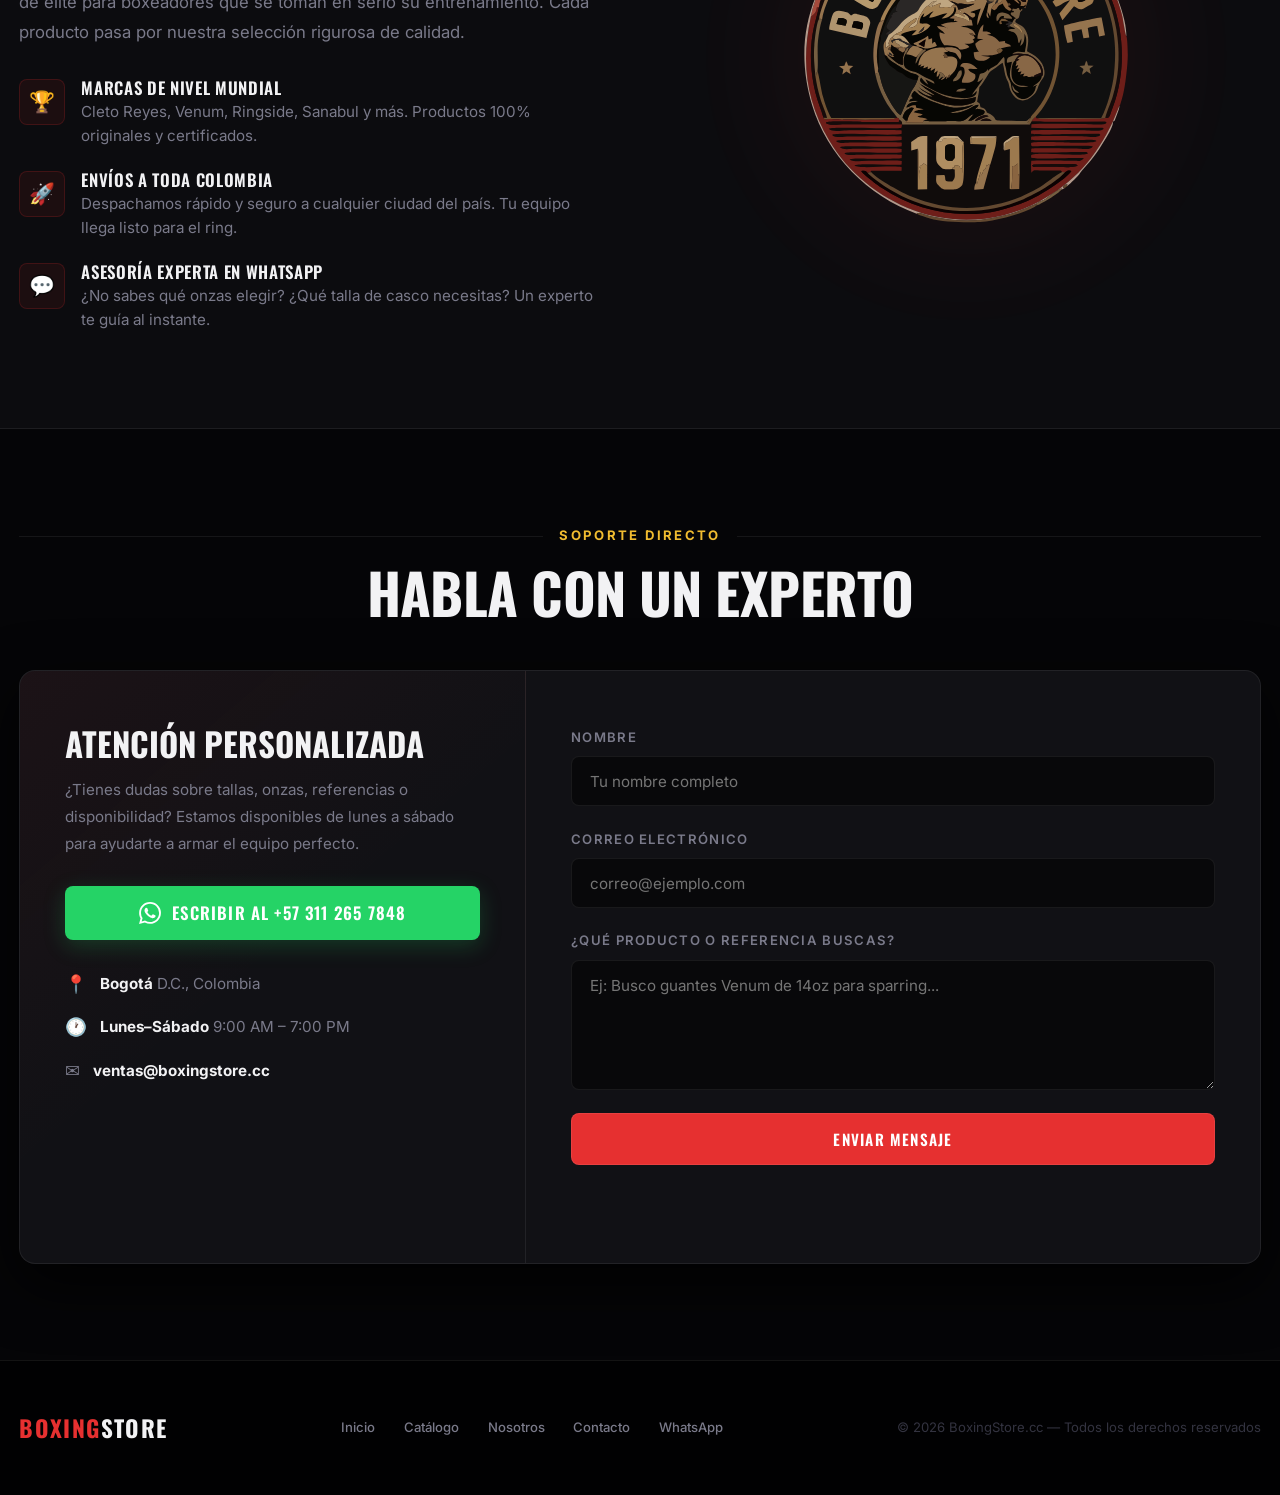
==== commit 03bd5a30: "update index version optimizada para moviles." ====
--- a/index.html
+++ b/index.html
@@ -2,632 +2,964 @@
 <html lang="es">
 <head>
   <meta charset="UTF-8" />
-  <meta name="viewport" content="width=device-width, initial-scale=1.0" />
-  <title>BoxingStore | Domina el Ring - Equipo Profesional</title>
-  <meta name="description" content="Guantes, cascos y botas de boxeo premium. El mejor equipo para entrenamiento, técnica y sparring. Envíos a toda Colombia." />
+  <meta name="viewport" content="width=device-width, initial-scale=1.0, viewport-fit=cover" />
+  <title>BoxingStore | Equipo de Boxeo Profesional en Colombia</title>
+  <meta name="description" content="Guantes, cascos y botas de boxeo de marcas élite. Cleto Reyes, Venum, Ringside. Envíos a toda Colombia. Asesoría personalizada." />
   <link rel="icon" href="favicon.ico" />
-
-  <!-- Tipografía Premium de Google Fonts -->
-  <link rel="preconnect" href="https://fonts.googleapis.com">
-  <link rel="preconnect" href="https://fonts.gstatic.com" crossorigin>
-  <link href="https://fonts.googleapis.com/css2?family=Inter:wght@400;500;600;700&family=Oswald:wght@500;700;900&display=swap" rel="stylesheet">
+  <link rel="preconnect" href="https://fonts.googleapis.com" />
+  <link rel="preconnect" href="https://fonts.gstatic.com" crossorigin />
+  <link href="https://fonts.googleapis.com/css2?family=Oswald:wght@400;500;600;700&family=Inter:wght@400;500;600;700&display=swap" rel="stylesheet" />
 
   <style>
-    /* =========================================
-       VARIABLES Y RESET PREMIUM
-       ========================================= */
-    :root {
-      --bg: #030303;
-      --bg-surface: #0a0a0c;
-      --bg-card: #121215;
-      --text: #ffffff;
-      --text-muted: #9ca3af;
-      --border: #27272a;
-      --primary: #dc2626;      /* Rojo agresivo */
-      --primary-hover: #b91c1c;
-      --accent: #f59e0b;       /* Dorado premium */
-      --success: #16a34a;
-      --shadow: 0 10px 40px rgba(0, 0, 0, 0.8);
-      --glow-red: 0 0 20px rgba(220, 38, 38, 0.4);
-      --font-heading: 'Oswald', sans-serif;
-      --font-body: 'Inter', sans-serif;
-      --radius: 8px;
-      --max-width: 1250px;
-      --transition: 0.3s cubic-bezier(0.4, 0, 0.2, 1);
-    }
-
-    * { box-sizing: border-box; margin: 0; padding: 0; }
-    html { scroll-behavior: smooth; }
-    body { background-color: var(--bg); color: var(--text); font-family: var(--font-body); line-height: 1.6; overflow-x: hidden; -webkit-font-smoothing: antialiased; }
-    a { color: inherit; text-decoration: none; }
-    button, input, textarea { font-family: inherit; border: none; outline: none; }
-    button { cursor: pointer; background: none; }
-    img { max-width: 100%; display: block; }
-    
-    .container { width: min(100% - 2.5rem, var(--max-width)); margin-inline: auto; }
-
-    /* =========================================
-       HEADER
-       ========================================= */
-    .site-header { position: sticky; top: 0; z-index: 100; background: rgba(3, 3, 3, 0.85); backdrop-filter: blur(12px); border-bottom: 1px solid rgba(255,255,255,0.05); padding: 1.2rem 0; }
-    .header-inner { display: flex; align-items: center; justify-content: space-between; }
-    .brand-logo { height: 45px; width: auto; object-fit: contain; }
-    
-    .main-nav { display: flex; gap: 2.5rem; }
-    .main-nav a { font-family: var(--font-heading); font-size: 1.05rem; font-weight: 500; text-transform: uppercase; letter-spacing: 0.05em; color: var(--text-muted); transition: color var(--transition); }
-    .main-nav a:hover { color: var(--text); }
-
-    .header-actions { display: flex; align-items: center; gap: 1rem; }
-    .cart-btn { background: var(--primary); color: white; display: flex; align-items: center; gap: 0.5rem; padding: 0.7rem 1.4rem; border-radius: 999px; font-family: var(--font-heading); font-weight: 700; font-size: 1rem; text-transform: uppercase; transition: all var(--transition); letter-spacing: 0.05em; }
-    .cart-btn:hover { background: var(--primary-hover); transform: translateY(-2px); box-shadow: var(--glow-red); }
-    .cart-count { background: white; color: var(--primary); width: 24px; height: 24px; display: flex; align-items: center; justify-content: center; border-radius: 50%; font-family: var(--font-body); font-size: 0.85rem; font-weight: 800; }
-
-    /* =========================================
-       HERO (IMPACTO DE VENTAS)
-       ========================================= */
-    .hero { padding: 6rem 0 5rem; min-height: 85vh; display: flex; align-items: center; position: relative; overflow: hidden; background: radial-gradient(circle at 70% 50%, rgba(220, 38, 38, 0.1) 0%, transparent 60%); border-bottom: 1px solid var(--border); }
-    .hero-grid { display: grid; grid-template-columns: 1.1fr 0.9fr; gap: 4rem; align-items: center; }
-    
-    .hero-content .eyebrow { display: inline-block; background: rgba(245, 158, 11, 0.15); color: var(--accent); padding: 0.4rem 1rem; border-radius: 999px; font-family: var(--font-heading); font-weight: 700; letter-spacing: 0.1em; text-transform: uppercase; margin-bottom: 1.5rem; border: 1px solid rgba(245, 158, 11, 0.3); }
-    .hero-content h1 { font-family: var(--font-heading); font-size: clamp(3rem, 6vw, 5.5rem); line-height: 1.05; margin-bottom: 1.5rem; text-transform: uppercase; font-weight: 900; letter-spacing: -0.01em; }
-    .hero-content h1 span { color: var(--primary); text-shadow: var(--glow-red); }
-    .hero-content p { font-size: 1.15rem; color: var(--text-muted); margin-bottom: 2.5rem; max-width: 540px; font-weight: 400; }
-    
-    .btn { display: inline-flex; align-items: center; justify-content: center; padding: 1rem 2.5rem; font-family: var(--font-heading); font-weight: 700; font-size: 1.1rem; text-transform: uppercase; letter-spacing: 0.05em; border-radius: var(--radius); transition: all var(--transition); }
-    .btn-primary { background: linear-gradient(135deg, var(--primary), var(--primary-hover)); color: white; border: 1px solid #f87171; }
-    .btn-primary:hover { box-shadow: var(--glow-red); transform: translateY(-2px); }
-    .btn-outline { border: 2px solid var(--border); color: var(--text); background: rgba(255,255,255,0.03); }
-    .btn-outline:hover { border-color: var(--text); background: var(--text); color: var(--bg); transform: translateY(-2px); }
-    .btn-group { display: flex; gap: 1.5rem; flex-wrap: wrap; }
-
-    .hero-image-wrap { position: relative; display: flex; justify-content: center; }
-    .hero-image-wrap::after { content: ''; position: absolute; bottom: -20px; width: 60%; height: 20px; background: rgba(0,0,0,0.8); filter: blur(15px); border-radius: 50%; }
-    .hero-image-wrap img { max-width: 500px; animation: float 4s ease-in-out infinite; filter: drop-shadow(0 25px 35px rgba(0,0,0,0.6)); z-index: 2; position: relative; }
-    @keyframes float { 0%, 100% { transform: translateY(0) rotate(-2deg); } 50% { transform: translateY(-15px) rotate(2deg); } }
-
-    /* =========================================
-       SECCIONES
-       ========================================= */
-    .section { padding: 6rem 0; }
-    .section-header { text-align: center; margin-bottom: 4rem; }
-    .section-header p.eyebrow { color: var(--accent); font-family: var(--font-heading); font-weight: 700; font-size: 1.1rem; text-transform: uppercase; letter-spacing: 0.1em; margin-bottom: 0.5rem; }
-    .section-header h2 { font-family: var(--font-heading); font-size: 3rem; text-transform: uppercase; font-weight: 900; }
-
-    /* =========================================
-       CATÁLOGO PREMIUM
-       ========================================= */
-    .filters { display: flex; justify-content: center; gap: 1rem; margin-bottom: 3.5rem; flex-wrap: wrap; }
-    .filter-btn { background: var(--bg-card); border: 1px solid var(--border); color: var(--text-muted); padding: 0.8rem 2rem; border-radius: 999px; font-family: var(--font-heading); font-weight: 600; text-transform: uppercase; font-size: 1rem; transition: all var(--transition); letter-spacing: 0.05em; }
-    .filter-btn:hover { background: rgba(255,255,255,0.05); color: var(--text); }
-    .filter-btn.active { background: var(--primary); border-color: #f87171; color: white; box-shadow: var(--glow-red); }
-
-    .products-grid { display: grid; grid-template-columns: repeat(auto-fill, minmax(280px, 1fr)); gap: 2rem; }
-    .product-card { background: var(--bg-card); border: 1px solid var(--border); border-radius: var(--radius); overflow: hidden; display: flex; flex-direction: column; transition: transform var(--transition), border-color var(--transition), box-shadow var(--transition); position: relative; }
-    .product-card:hover { transform: translateY(-8px); border-color: rgba(255,255,255,0.2); box-shadow: 0 20px 40px rgba(0,0,0,0.6); }
-    .product-card.hidden { display: none; }
-    
-    .product-badge { position: absolute; top: 1rem; left: 1rem; background: var(--accent); color: #000; font-family: var(--font-heading); font-size: 0.85rem; font-weight: 700; padding: 0.3rem 0.8rem; border-radius: 4px; text-transform: uppercase; z-index: 2; box-shadow: 0 4px 10px rgba(0,0,0,0.5); }
-    
-    .product-img { background: radial-gradient(circle at center, #1f1f24 0%, #0a0a0c 100%); padding: 2.5rem; display: flex; justify-content: center; align-items: center; height: 280px; position: relative; border-bottom: 1px solid rgba(255,255,255,0.02); }
-    .product-img img { max-height: 100%; object-fit: contain; transition: transform var(--transition); filter: drop-shadow(0 15px 20px rgba(0,0,0,0.5)); }
-    .product-card:hover .product-img img { transform: scale(1.1) rotate(3deg); }
-    
-    .product-info { padding: 1.5rem; display: flex; flex-direction: column; flex-grow: 1; }
-    .product-brand { color: var(--text-muted); font-family: var(--font-heading); font-size: 0.9rem; font-weight: 500; text-transform: uppercase; margin-bottom: 0.3rem; letter-spacing: 0.05em; }
-    .product-title { font-size: 1.15rem; font-weight: 600; margin-bottom: 0.8rem; line-height: 1.3; color: var(--text); }
-    
-    .price-wrap { margin-top: auto; margin-bottom: 1.2rem; display: flex; align-items: center; }
-    .product-price { font-family: var(--font-heading); font-size: 1.4rem; font-weight: 700; color: var(--text); }
-    .product-price.out-of-stock { color: var(--primary); font-size: 1.2rem; }
-    
-    .add-to-cart { width: 100%; background: rgba(255,255,255,0.05); border: 1px solid var(--border); color: var(--text); padding: 1rem; border-radius: 6px; font-family: var(--font-heading); font-weight: 700; text-transform: uppercase; font-size: 1rem; transition: all var(--transition); letter-spacing: 0.05em; }
-    .add-to-cart:hover:not(.disabled) { background: var(--primary); border-color: #f87171; color: white; box-shadow: var(--glow-red); }
-    .add-to-cart.disabled { opacity: 0.5; cursor: not-allowed; background: rgba(255,0,0,0.05); color: var(--primary); border-color: rgba(220,38,38,0.3); }
-
-    /* =========================================
-       POR QUÉ ELEGIRNOS (VENTAS)
-       ========================================= */
-    .about-grid { display: grid; grid-template-columns: 1fr 1fr; gap: 4rem; align-items: center; }
-    .about-features { list-style: none; margin-top: 2rem; display: grid; gap: 1.2rem; }
-    .about-features li { display: flex; align-items: flex-start; gap: 1rem; font-size: 1.1rem; color: var(--text-muted); }
-    .about-features li strong { color: var(--text); display: block; margin-bottom: 0.2rem; }
-    .about-icon { font-size: 1.5rem; background: rgba(255,255,255,0.05); padding: 0.8rem; border-radius: 8px; border: 1px solid var(--border); }
-    
-    /* =========================================
-       CONTACTO
-       ========================================= */
-    .contact-grid { display: grid; grid-template-columns: 1fr 1.5fr; gap: 0; background: var(--bg-card); border: 1px solid var(--border); border-radius: var(--radius); overflow: hidden; box-shadow: var(--shadow); }
-    .contact-info { padding: 4rem 3rem; background: linear-gradient(135deg, rgba(220,38,38,0.05), transparent); border-right: 1px solid var(--border); }
-    .contact-info p { color: var(--text-muted); margin-bottom: 1rem; font-size: 1.05rem; }
-    .contact-info strong { color: var(--text); }
-    
-    .wa-btn { display: inline-flex; align-items: center; justify-content: center; width: 100%; gap: 0.8rem; background: var(--success); color: white; padding: 1.2rem; border-radius: 8px; font-family: var(--font-heading); font-weight: 700; font-size: 1.1rem; text-transform: uppercase; margin-bottom: 2.5rem; transition: all var(--transition); letter-spacing: 0.05em; box-shadow: 0 10px 20px rgba(22, 163, 74, 0.3); }
-    .wa-btn:hover { background: #15803d; transform: translateY(-2px); box-shadow: 0 15px 25px rgba(22, 163, 74, 0.4); }
-    .wa-btn img { width: 28px; height: 28px; }
-    
-    .contact-form { padding: 4rem 3rem; display: flex; flex-direction: column; gap: 1.5rem; }
-    .form-group { display: flex; flex-direction: column; gap: 0.6rem; }
-    .form-group label { font-family: var(--font-heading); font-size: 1rem; font-weight: 500; text-transform: uppercase; color: var(--text-muted); letter-spacing: 0.05em; }
-    .form-group input, .form-group textarea { background: rgba(0,0,0,0.5); border: 1px solid var(--border); padding: 1.2rem; border-radius: 6px; color: var(--text); font-size: 1rem; transition: border-color var(--transition); }
-    .form-group input:focus, .form-group textarea:focus { border-color: var(--primary); }
-    .form-status { font-weight: 600; color: var(--success); min-height: 24px; }
-
-    /* =========================================
-       FOOTER
-       ========================================= */
-    .site-footer { border-top: 1px solid var(--border); padding: 4rem 0; text-align: center; background: #000; }
-    .site-footer img { height: 50px; margin: 0 auto 1.5rem; opacity: 0.8; }
-    .site-footer p { color: var(--text-muted); font-size: 0.95rem; }
-
-    /* =========================================
-       CARRITO LATERAL
-       ========================================= */
-    .cart-overlay { position: fixed; inset: 0; background: rgba(0,0,0,0.85); backdrop-filter: blur(5px); z-index: 1000; opacity: 0; visibility: hidden; transition: all 0.3s; }
-    .cart-overlay.show { opacity: 1; visibility: visible; }
-    
-    .cart-sidebar { position: fixed; top: 0; right: -500px; width: 100%; max-width: 450px; height: 100vh; background: var(--bg-surface); z-index: 1001; display: flex; flex-direction: column; transition: right 0.3s cubic-bezier(0.4, 0, 0.2, 1); border-left: 1px solid var(--border); box-shadow: -10px 0 40px rgba(0,0,0,0.8); }
-    .cart-sidebar.open { right: 0; }
-    
-    .cart-header { padding: 1.5rem 2rem; border-bottom: 1px solid var(--border); display: flex; justify-content: space-between; align-items: center; background: #000; }
-    .cart-header h2 { font-family: var(--font-heading); text-transform: uppercase; font-size: 1.6rem; margin: 0; }
-    .close-cart { width: 40px; height: 40px; background: rgba(255,255,255,0.05); border: 1px solid var(--border); border-radius: 8px; color: var(--text); font-size: 1.2rem; display: grid; place-items: center; transition: all 0.2s; }
-    .close-cart:hover { background: var(--primary); border-color: var(--primary); }
-    
-    .cart-items { flex: 1; overflow-y: auto; padding: 2rem; display: flex; flex-direction: column; gap: 1.2rem; }
-    .empty-cart { text-align: center; color: var(--text-muted); padding: 4rem 0; }
-    
-    .cart-item { display: grid; grid-template-columns: 80px 1fr auto; gap: 1.2rem; align-items: center; background: var(--bg-card); padding: 1rem; border-radius: var(--radius); border: 1px solid var(--border); position: relative; }
-    .cart-item img { background: #1f1f24; padding: 0.5rem; border-radius: 6px; }
-    .cart-item-info h4 { font-size: 0.95rem; margin-bottom: 0.3rem; font-weight: 600; }
-    .cart-item-info p { color: var(--text); font-family: var(--font-heading); font-weight: 500; font-size: 1rem; }
-    .qty-controls { display: flex; align-items: center; gap: 0.8rem; margin-top: 0.6rem; background: rgba(0,0,0,0.5); width: fit-content; padding: 0.2rem; border-radius: 6px; border: 1px solid var(--border); }
-    .qty-btn { width: 28px; height: 28px; color: white; display: grid; place-items: center; font-weight: bold; font-size: 1.2rem; border-radius: 4px; }
-    .qty-btn:hover { background: rgba(255,255,255,0.1); }
-    .qty-display { font-weight: 600; font-size: 0.9rem; min-width: 16px; text-align: center; }
-    .cart-item-remove { position: absolute; top: 1rem; right: 1rem; color: var(--text-muted); }
-    .cart-item-remove:hover { color: var(--primary); }
-    
-    .cart-footer { padding: 2rem; border-top: 1px solid var(--border); background: #000; }
-    .cart-total { display: flex; justify-content: space-between; align-items: center; margin-bottom: 1.5rem; }
-    .cart-total span:first-child { font-family: var(--font-heading); font-size: 1.2rem; text-transform: uppercase; color: var(--text-muted); }
-    .cart-total span:last-child { color: var(--text); font-family: var(--font-heading); font-size: 1.8rem; font-weight: 700; }
-    .checkout-btn { width: 100%; display: flex; justify-content: center; padding: 1.2rem; background: var(--success); color: white; font-family: var(--font-heading); text-transform: uppercase; font-size: 1.1rem; font-weight: 700; border-radius: 8px; margin-bottom: 1rem; transition: all 0.2s; letter-spacing: 0.05em; }
-    .checkout-btn:hover { background: #15803d; transform: translateY(-2px); box-shadow: 0 10px 20px rgba(22, 163, 74, 0.3); }
-    .clear-cart-btn { width: 100%; padding: 1rem; background: transparent; border: 1px solid var(--border); color: var(--text-muted); border-radius: 8px; font-family: var(--font-heading); text-transform: uppercase; font-weight: 500; transition: all 0.2s; }
-    .clear-cart-btn:hover { background: rgba(255,255,255,0.05); color: var(--text); }
-
-    /* =========================================
-       FX ANIMATIONS
-       ========================================= */
-    .fx-overlay { position: fixed; inset: 0; pointer-events: none; z-index: 2000; display: flex; align-items: center; justify-content: center; opacity: 0; visibility: hidden; }
-    .fx-overlay img { max-width: min(450px, 80vw); filter: drop-shadow(0 0 40px rgba(220, 38, 38, 0.6)); }
-    .fx-overlay.show { visibility: visible; animation: fxPop 0.8s ease forwards; }
-    @keyframes fxPop { 0% { opacity: 0; transform: scale(0.5) rotate(-15deg); } 20% { opacity: 1; transform: scale(1.15) rotate(8deg); } 70% { opacity: 1; transform: scale(1) rotate(0deg); } 100% { opacity: 0; transform: scale(1.05); } }
-
-    /* MOBILE MENÚ */
-    .menu-toggle { display: none; flex-direction: column; gap: 5px; width: 44px; height: 44px; background: rgba(255,255,255,0.05); border: 1px solid var(--border); border-radius: 8px; align-items: center; justify-content: center; }
-    .menu-toggle span { width: 22px; height: 2px; background: white; transition: 0.3s; }
-
-    /* RESPONSIVE */
-    @media (max-width: 992px) {
-      .hero-grid, .about-grid { grid-template-columns: 1fr; text-align: center; }
-      .hero-content p { margin-inline: auto; }
-      .btn-group { justify-content: center; }
-      .about-features li { text-align: left; }
-      .contact-grid { display: flex; flex-direction: column; }
-      .contact-info { border-right: none; border-bottom: 1px solid var(--border); padding: 3rem 2rem; }
-      .contact-form { padding: 3rem 2rem; }
-    }
-
-    @media (max-width: 768px) {
-      .menu-toggle { display: flex; }
-      .main-nav { position: absolute; top: 100%; left: 0; right: 0; background: #000; flex-direction: column; padding: 2rem; gap: 1.5rem; border-bottom: 1px solid var(--border); display: none; text-align: center; }
-      .main-nav.active { display: flex; }
-      .products-grid { grid-template-columns: repeat(auto-fill, minmax(240px, 1fr)); }
-      .hero-content h1 { font-size: 2.8rem; }
-      .section { padding: 4rem 0; }
-    }
+:root{
+  --bg:#050507;
+  --bg-s:#0c0c0f;
+  --bg-c:#111115;
+  --bg-c2:#18181d;
+  --bg-h:#1d1d24;
+  --bdr:rgba(255,255,255,.07);
+  --bdr2:rgba(255,255,255,.13);
+  --t:#f2f2f4;
+  --tm:#7a7a8a;
+  --tf:#333340;
+  --red:#e63030;
+  --red2:#c02020;
+  --red-g:rgba(230,48,48,.32);
+  --gold:#c9960e;
+  --gold2:#f0bc30;
+  --grn:#22c55e;
+  --grn2:#15803d;
+  --fd:'Oswald',system-ui,sans-serif;
+  --fb:'Inter',system-ui,sans-serif;
+  --txs:clamp(.72rem,.65rem + .3vw,.82rem);
+  --tsm:clamp(.85rem,.8rem + .25vw,.95rem);
+  --tb:clamp(.95rem,.9rem + .25vw,1.05rem);
+  --tlg:clamp(1.1rem,1rem + .55vw,1.45rem);
+  --txl:clamp(1.4rem,1.1rem + 1.2vw,2.1rem);
+  --t2x:clamp(2rem,1.1rem + 3vw,3.8rem);
+  --th:clamp(2.8rem,.8rem + 7vw,6.2rem);
+  --r4:4px; --r8:8px; --r12:12px; --r16:16px; --r99:9999px;
+  --sh:0 8px 32px rgba(0,0,0,.7);
+  --sh2:0 20px 60px rgba(0,0,0,.85);
+  --sh-r:0 8px 28px rgba(230,48,48,.28);
+  --dur:210ms;
+  --ease:cubic-bezier(.4,0,.2,1);
+  --hdr:66px;
+  --mw:1260px;
+}
+*,*::before,*::after{box-sizing:border-box;margin:0;padding:0;}
+html{scroll-behavior:smooth;scroll-padding-top:var(--hdr);-webkit-font-smoothing:antialiased;text-size-adjust:none;-webkit-text-size-adjust:none;}
+body{font-family:var(--fb);font-size:var(--tb);color:var(--t);background:var(--bg);line-height:1.65;overflow-x:hidden;min-height:100dvh;}
+img,svg{display:block;max-width:100%;height:auto;}
+a{color:inherit;text-decoration:none;}
+button{cursor:pointer;border:none;background:none;font-family:inherit;color:inherit;}
+input,textarea{font-family:inherit;}
+h1,h2,h3,h4{text-wrap:balance;line-height:1.05;}
+p,li{text-wrap:pretty;}
+.container{width:min(100% - 2.4rem,var(--mw));margin-inline:auto;}
+
+body::before{
+  content:'';
+  position:fixed;
+  inset:0;
+  z-index:0;
+  pointer-events:none;
+  opacity:.18;
+  background:
+    radial-gradient(circle at 20% 20%, rgba(255,255,255,.04) 0 1px, transparent 1px 100%),
+    radial-gradient(circle at 80% 40%, rgba(255,255,255,.03) 0 1px, transparent 1px 100%);
+  background-size: 22px 22px, 28px 28px;
+}
+main,header,footer,aside,.mob-nav{position:relative;z-index:1;}
+
+.hdr{
+  position:sticky;top:0;z-index:200;height:var(--hdr);
+  background:rgba(5,5,7,.88);
+  backdrop-filter:blur(18px) saturate(1.6);
+  -webkit-backdrop-filter:blur(18px) saturate(1.6);
+  border-bottom:1px solid var(--bdr);
+}
+.hdr-in{height:100%;display:flex;align-items:center;justify-content:space-between;gap:1.5rem;}
+.brand{display:flex;align-items:center;gap:.7rem;flex-shrink:0;}
+.brand-logo{height:40px;width:auto;object-fit:contain;filter:drop-shadow(0 0 8px rgba(230,48,48,.25));transition:filter var(--dur) var(--ease);}
+.brand-logo:hover{filter:drop-shadow(0 0 14px rgba(230,48,48,.5));}
+.brand-txt{display:flex;flex-direction:column;line-height:1;}
+.brand-txt .n{font-family:var(--fd);font-size:var(--tlg);font-weight:700;letter-spacing:.06em;text-transform:uppercase;}
+.brand-txt .s{font-size:var(--txs);color:var(--gold2);letter-spacing:.2em;text-transform:uppercase;font-weight:600;}
+
+.nav{display:flex;align-items:center;gap:2.4rem;}
+.nav a{font-family:var(--fd);font-size:var(--tsm);font-weight:500;color:var(--tm);letter-spacing:.07em;text-transform:uppercase;transition:color var(--dur) var(--ease);position:relative;padding-bottom:2px;}
+.nav a::after{content:'';position:absolute;bottom:0;left:0;width:0;height:2px;background:var(--red);transition:width var(--dur) var(--ease);border-radius:2px;}
+.nav a:hover{color:var(--t);}
+.nav a:hover::after{width:100%;}
+
+.hdr-r{display:flex;align-items:center;gap:.75rem;}
+.cart-btn{
+  display:flex;align-items:center;gap:.5rem;
+  background:var(--red);color:#fff;
+  padding:.55rem 1.2rem;border-radius:var(--r99);
+  font-family:var(--fd);font-size:var(--tsm);font-weight:600;
+  letter-spacing:.07em;text-transform:uppercase;
+  transition:background var(--dur) var(--ease),transform var(--dur) var(--ease),box-shadow var(--dur) var(--ease);
+  min-height:44px;white-space:nowrap;
+}
+.cart-btn:hover{background:var(--red2);transform:translateY(-2px);box-shadow:var(--sh-r);}
+.cart-btn:active{transform:translateY(0);}
+.cart-n{
+  background:#fff;color:var(--red);
+  min-width:22px;height:22px;padding:0 5px;
+  border-radius:var(--r99);display:grid;place-items:center;
+  font-family:var(--fb);font-size:.75rem;font-weight:800;line-height:1;
+  transition:transform .2s var(--ease);
+}
+.cart-n.bump{animation:bump .28s var(--ease);}
+@keyframes bump{0%,100%{transform:scale(1);}40%{transform:scale(1.45);}}
+
+.hbg{
+  display:none;flex-direction:column;justify-content:center;align-items:center;
+  gap:5px;width:44px;height:44px;border-radius:var(--r8);
+  border:1px solid var(--bdr);background:var(--bg-c);
+}
+.hbg span{width:20px;height:2px;background:var(--t);border-radius:2px;transition:transform var(--dur) var(--ease),opacity var(--dur);}
+.hbg.open span:nth-child(1){transform:translateY(7px) rotate(45deg);}
+.hbg.open span:nth-child(2){opacity:0;transform:scaleX(0);}
+.hbg.open span:nth-child(3){transform:translateY(-7px) rotate(-45deg);}
+
+.mob-nav{
+  display:none;position:fixed;top:var(--hdr);left:0;right:0;z-index:190;
+  background:rgba(5,5,7,.97);backdrop-filter:blur(20px);
+  border-bottom:1px solid var(--bdr);
+  flex-direction:column;padding:1.5rem 1.8rem;gap:.5rem;
+  transform:translateY(-8px);opacity:0;
+  transition:opacity .22s var(--ease),transform .22s var(--ease);
+}
+.mob-nav.open{display:flex;transform:translateY(0);opacity:1;}
+.mob-nav a{
+  font-family:var(--fd);font-size:var(--tlg);font-weight:500;color:var(--tm);
+  text-transform:uppercase;letter-spacing:.07em;
+  padding:.9rem 0;border-bottom:1px solid var(--bdr);
+  transition:color var(--dur),padding-left var(--dur);
+}
+.mob-nav a:last-child{border-bottom:none;}
+.mob-nav a:hover{color:var(--t);padding-left:.5rem;}
+
+.hero{
+  min-height:calc(100svh - var(--hdr));
+  display:grid;place-items:center;
+  padding:5rem 0 4rem;
+  position:relative;overflow:hidden;
+}
+.hero::before{
+  content:'';position:absolute;inset:0;pointer-events:none;
+  background:
+    radial-gradient(ellipse 70% 65% at 68% 52%, rgba(230,48,48,.1) 0%, transparent 62%),
+    radial-gradient(ellipse 40% 30% at 15% 75%, rgba(201,150,14,.05) 0%, transparent 55%);
+}
+.hero::after{content:'';position:absolute;bottom:0;left:0;right:0;height:1px;background:var(--bdr);}
+.hero-g{display:grid;grid-template-columns:1.1fr .9fr;gap:3.5rem;align-items:center;}
+.eyebrow{
+  display:inline-flex;align-items:center;gap:.5rem;
+  background:rgba(201,150,14,.1);border:1px solid rgba(201,150,14,.22);
+  color:var(--gold2);padding:.38rem 1rem;border-radius:var(--r99);
+  font-size:var(--txs);font-weight:700;letter-spacing:.16em;text-transform:uppercase;
+  margin-bottom:1.4rem;
+}
+.eyebrow::before{content:'';width:6px;height:6px;background:var(--gold2);border-radius:50%;animation:pulse-dot 2s ease infinite;}
+@keyframes pulse-dot{0%,100%{opacity:1;transform:scale(1);}50%{opacity:.5;transform:scale(.7);}}
+.hero h1{
+  font-family:var(--fd);font-size:var(--th);font-weight:700;
+  text-transform:uppercase;line-height:.95;letter-spacing:-.01em;
+  margin-bottom:1.4rem;
+}
+.hero h1 em{font-style:normal;color:var(--red);display:block;text-shadow:0 0 60px rgba(230,48,48,.3);}
+.hero p{font-size:var(--tb);color:var(--tm);max-width:46ch;margin-bottom:2.2rem;line-height:1.75;}
+.ctas{display:flex;gap:.9rem;flex-wrap:wrap;}
+.btn{
+  display:inline-flex;align-items:center;justify-content:center;gap:.45rem;
+  min-height:50px;padding:.75rem 1.8rem;border-radius:var(--r8);
+  font-family:var(--fd);font-size:var(--tsm);font-weight:600;
+  letter-spacing:.08em;text-transform:uppercase;
+  transition:all var(--dur) var(--ease);cursor:pointer;white-space:nowrap;
+}
+.btn-p{background:var(--red);color:#fff;border:1px solid rgba(255,255,255,.08);}
+.btn-p:hover{background:var(--red2);transform:translateY(-3px);box-shadow:var(--sh-r);}
+.btn-p:active{transform:translateY(0);}
+.btn-o{background:transparent;color:var(--t);border:1px solid var(--bdr2);}
+.btn-o:hover{background:rgba(255,255,255,.05);border-color:rgba(255,255,255,.25);}
+.btn-g{background:var(--grn);color:#fff;border:1px solid rgba(255,255,255,.08);}
+.btn-g:hover{background:var(--grn2);transform:translateY(-3px);box-shadow:0 8px 26px rgba(34,197,94,.28);}
+
+.hero-stats{
+  display:flex;gap:2.4rem;flex-wrap:wrap;
+  margin-top:2.2rem;padding-top:2.2rem;
+  border-top:1px solid var(--bdr);
+}
+.stat .n{font-family:var(--fd);font-size:var(--txl);font-weight:700;color:var(--t);line-height:1;}
+.stat .l{font-size:var(--txs);color:var(--tm);text-transform:uppercase;letter-spacing:.1em;margin-top:.2rem;}
+.hero-vis{display:flex;justify-content:center;align-items:center;position:relative;}
+.hero-vis::before{
+  content:'';position:absolute;
+  width:420px;height:420px;border-radius:50%;
+  background:radial-gradient(circle, rgba(230,48,48,.08) 0%, transparent 70%);
+  animation:breathe 4s ease-in-out infinite;
+}
+@keyframes breathe{0%,100%{transform:scale(1);opacity:.8;}50%{transform:scale(1.12);opacity:1;}}
+.hero-img{max-width:480px;width:100%;animation:glove-float 5s ease-in-out infinite;filter:drop-shadow(0 30px 50px rgba(0,0,0,.75)) drop-shadow(0 0 80px rgba(230,48,48,.1));position:relative;z-index:2;}
+@keyframes glove-float{0%,100%{transform:translateY(0) rotate(-1.5deg);}50%{transform:translateY(-16px) rotate(2deg);}}
+
+.cats{padding:5rem 0;border-bottom:1px solid var(--bdr);}
+.cats-g{display:grid;grid-template-columns:repeat(3,1fr);gap:1.2rem;}
+.cat{
+  background:var(--bg-c);border:1px solid var(--bdr);border-radius:var(--r12);
+  padding:2.2rem 1.8rem;display:flex;flex-direction:column;gap:.8rem;
+  cursor:pointer;transition:border-color var(--dur) var(--ease),background var(--dur) var(--ease),transform var(--dur) var(--ease);
+  position:relative;overflow:hidden;
+}
+.cat::before{
+  content:'';position:absolute;inset:0;
+  background:linear-gradient(135deg,rgba(230,48,48,.05),transparent 60%);
+  opacity:0;transition:opacity var(--dur);
+}
+.cat:hover{border-color:rgba(230,48,48,.25);background:var(--bg-c2);transform:translateY(-4px);}
+.cat:hover::before{opacity:1;}
+.cat-ic{font-size:2.4rem;line-height:1;}
+.cat-t{font-family:var(--fd);font-size:var(--tlg);font-weight:600;text-transform:uppercase;letter-spacing:.04em;}
+.cat-d{font-size:var(--tsm);color:var(--tm);line-height:1.6;}
+.cat-a{font-size:var(--txs);color:var(--red);font-weight:700;letter-spacing:.1em;text-transform:uppercase;margin-top:auto;transition:color var(--dur),letter-spacing var(--dur);}
+.cat:hover .cat-a{color:var(--gold2);letter-spacing:.18em;}
+
+.prods{padding:6rem 0;}
+.sec-lbl{display:flex;align-items:center;gap:1rem;margin-bottom:1rem;}
+.sec-lbl::before,.sec-lbl::after{content:'';flex:1;height:1px;background:var(--bdr);}
+.sec-lbl span{font-size:var(--txs);color:var(--gold2);font-weight:700;letter-spacing:.18em;text-transform:uppercase;white-space:nowrap;}
+.sec-t{
+  font-family:var(--fd);font-size:var(--t2x);font-weight:700;
+  text-transform:uppercase;text-align:center;letter-spacing:-.01em;margin-bottom:3rem;
+}
+.filters{display:flex;justify-content:center;flex-wrap:wrap;gap:.6rem;margin-bottom:3rem;}
+.fbtn{
+  padding:.55rem 1.5rem;border-radius:var(--r99);
+  border:1px solid var(--bdr);background:var(--bg-c);color:var(--tm);
+  font-family:var(--fd);font-size:var(--tsm);font-weight:500;
+  letter-spacing:.07em;text-transform:uppercase;
+  transition:all var(--dur) var(--ease);min-height:42px;
+}
+.fbtn:hover{border-color:var(--bdr2);color:var(--t);}
+.fbtn.on{background:var(--red);border-color:transparent;color:#fff;box-shadow:var(--sh-r);}
+.pg{display:grid;grid-template-columns:repeat(auto-fill,minmax(min(260px,100%),1fr));gap:1.4rem;}
+.pc{
+  background:var(--bg-c);border:1px solid var(--bdr);border-radius:var(--r12);
+  overflow:hidden;display:flex;flex-direction:column;
+  transition:border-color var(--dur) var(--ease),box-shadow var(--dur) var(--ease),transform var(--dur) var(--ease);
+  position:relative;
+}
+.pc:hover{border-color:var(--bdr2);box-shadow:var(--sh2);transform:translateY(-6px);}
+.pbadge{
+  position:absolute;top:.8rem;left:.8rem;z-index:3;
+  background:var(--gold);color:#000;
+  font-family:var(--fd);font-size:var(--txs);font-weight:700;
+  letter-spacing:.08em;text-transform:uppercase;
+  padding:3px .6rem;border-radius:var(--r4);box-shadow:var(--sh);
+}
+.poos{
+  position:absolute;top:.8rem;right:.8rem;z-index:3;
+  background:rgba(230,48,48,.1);border:1px solid rgba(230,48,48,.25);
+  color:var(--red);font-family:var(--fd);font-size:var(--txs);
+  font-weight:700;letter-spacing:.08em;text-transform:uppercase;
+  padding:3px .6rem;border-radius:var(--r4);
+}
+.pimg{
+  background:radial-gradient(circle at 55% 40%,#1a1a22 0%,#0c0c0f 100%);
+  padding:2.2rem 1.8rem;height:240px;
+  display:flex;align-items:center;justify-content:center;
+  overflow:hidden;border-bottom:1px solid var(--bdr);position:relative;
+}
+.pimg::after{
+  content:'';position:absolute;inset:0;
+  background:radial-gradient(circle at center,rgba(230,48,48,.03),transparent 70%);
+  opacity:0;transition:opacity var(--dur);
+}
+.pc:hover .pimg::after{opacity:1;}
+.pimg img{
+  max-height:100%;object-fit:contain;
+  transition:transform .32s var(--ease);
+  filter:drop-shadow(0 12px 24px rgba(0,0,0,.65));
+}
+.pc:hover .pimg img{transform:scale(1.1) translateY(-5px);}
+.pinfo{padding:1.2rem 1.3rem;display:flex;flex-direction:column;flex-grow:1;}
+.pbrand{font-size:var(--txs);color:var(--tf);font-weight:600;letter-spacing:.14em;text-transform:uppercase;margin-bottom:.25rem;}
+.pname{font-family:var(--fd);font-size:var(--tb);font-weight:600;line-height:1.25;margin-bottom:.9rem;}
+.pprice{font-family:var(--fd);font-size:var(--tlg);font-weight:700;color:var(--t);margin-top:auto;margin-bottom:.9rem;}
+.pprice.oos{font-size:var(--tsm);color:var(--red);font-family:var(--fb);font-weight:600;}
+.padd{
+  width:100%;min-height:46px;border-radius:var(--r8);
+  background:var(--bg-c2);border:1px solid var(--bdr);color:var(--t);
+  font-family:var(--fd);font-size:var(--tsm);font-weight:600;
+  letter-spacing:.07em;text-transform:uppercase;
+  transition:all var(--dur) var(--ease);
+}
+.padd:hover:not(:disabled){background:var(--red);border-color:transparent;color:#fff;box-shadow:var(--sh-r);}
+.padd:active:not(:disabled){transform:scale(.98);}
+.padd:disabled{opacity:.4;cursor:not-allowed;color:var(--red);border-color:rgba(230,48,48,.2);background:rgba(230,48,48,.04);}
+
+.about{
+  padding:6rem 0;background:var(--bg-s);
+  border-top:1px solid var(--bdr);border-bottom:1px solid var(--bdr);
+}
+.about-g{display:grid;grid-template-columns:1fr 1fr;gap:5rem;align-items:center;}
+.about-desc{font-size:var(--tb);color:var(--tm);line-height:1.8;margin-bottom:2rem;}
+.fl{display:grid;gap:1.4rem;}
+.fi{display:flex;align-items:flex-start;gap:1rem;}
+.fi-ic{
+  flex-shrink:0;width:46px;height:46px;
+  background:rgba(230,48,48,.07);border:1px solid rgba(230,48,48,.18);
+  border-radius:var(--r8);display:grid;place-items:center;font-size:1.3rem;
+  transition:background var(--dur),border-color var(--dur);
+}
+.fi:hover .fi-ic{background:rgba(230,48,48,.15);border-color:rgba(230,48,48,.35);}
+.fi-c h4{font-family:var(--fd);font-size:var(--tb);font-weight:600;text-transform:uppercase;letter-spacing:.04em;margin-bottom:.2rem;}
+.fi-c p{font-size:var(--tsm);color:var(--tm);line-height:1.6;}
+.about-vis{display:flex;justify-content:center;}
+.about-vis img{max-width:340px;opacity:.82;filter:drop-shadow(0 0 70px rgba(230,48,48,.12));animation:logo-pulse 6s ease-in-out infinite;}
+@keyframes logo-pulse{0%,100%{filter:drop-shadow(0 0 50px rgba(230,48,48,.08));}50%{filter:drop-shadow(0 0 80px rgba(230,48,48,.2));}}
+
+.contact{padding:6rem 0;}
+.cgrid{
+  display:grid;grid-template-columns:1fr 1.45fr;
+  background:var(--bg-c);border:1px solid var(--bdr);
+  border-radius:var(--r16);overflow:hidden;box-shadow:var(--sh2);
+}
+.cside{
+  padding:3.5rem 2.8rem;
+  background:linear-gradient(140deg,rgba(230,48,48,.05) 0%,transparent 50%);
+  border-right:1px solid var(--bdr);
+}
+.cside h3{font-family:var(--fd);font-size:var(--txl);font-weight:700;text-transform:uppercase;margin-bottom:1rem;}
+.cside > p{font-size:var(--tsm);color:var(--tm);line-height:1.75;margin-bottom:1.8rem;}
+.wa-full{
+  width:100%;min-height:54px;display:flex;align-items:center;justify-content:center;gap:.7rem;
+  background:#25d366;color:#fff;border-radius:var(--r8);
+  font-family:var(--fd);font-size:var(--tb);font-weight:600;
+  letter-spacing:.07em;text-transform:uppercase;
+  transition:all var(--dur) var(--ease);
+  box-shadow:0 6px 22px rgba(37,211,102,.22);
+}
+.wa-full:hover{background:#1db954;transform:translateY(-3px);box-shadow:0 12px 30px rgba(37,211,102,.32);}
+.cmeta{display:flex;flex-direction:column;gap:.9rem;margin-top:1.8rem;}
+.cmi{display:flex;align-items:center;gap:.8rem;font-size:var(--tsm);}
+.cmi .ic{font-size:1.1rem;}
+.cmi strong{color:var(--t);}
+.cmi span{color:var(--tm);}
+
+.cform{padding:3.5rem 2.8rem;display:flex;flex-direction:column;gap:1.4rem;}
+.fg{display:flex;flex-direction:column;gap:.5rem;}
+.fg label{font-size:var(--txs);font-weight:600;color:var(--tm);text-transform:uppercase;letter-spacing:.1em;}
+.fg input,.fg textarea{
+  background:rgba(0,0,0,.5);border:1px solid var(--bdr);color:var(--t);
+  padding:.9rem 1.1rem;border-radius:var(--r8);font-size:var(--tsm);
+  transition:border-color var(--dur);
+}
+.fg input:focus,.fg textarea:focus{outline:none;border-color:rgba(230,48,48,.45);background:rgba(230,48,48,.02);}
+.fg textarea{resize:vertical;min-height:130px;}
+.fst{font-size:var(--tsm);color:var(--grn);font-weight:600;min-height:20px;}
+
+.ftr{
+  padding:3rem 0;border-top:1px solid var(--bdr);
+  background:rgba(0,0,0,.7);
+}
+.ftr-in{display:flex;align-items:center;justify-content:space-between;flex-wrap:wrap;gap:1rem;}
+.ftr-brand{font-family:var(--fd);font-size:var(--tlg);font-weight:700;text-transform:uppercase;letter-spacing:.06em;}
+.ftr-brand span{color:var(--red);}
+.ftr-links{display:flex;gap:1.8rem;flex-wrap:wrap;}
+.ftr-links a{font-size:var(--txs);color:var(--tm);font-weight:500;transition:color var(--dur);}
+.ftr-links a:hover{color:var(--t);}
+.ftr-copy{font-size:var(--txs);color:var(--tf);}
+
+.backdrop{
+  position:fixed;inset:0;z-index:300;
+  background:rgba(0,0,0,.82);backdrop-filter:blur(6px);
+  opacity:0;visibility:hidden;transition:opacity var(--dur) var(--ease),visibility var(--dur);
+}
+.backdrop.on{opacity:1;visibility:visible;}
+.drawer{
+  position:fixed;top:0;right:-110%;bottom:0;
+  width:min(430px,100vw);z-index:400;
+  display:flex;flex-direction:column;
+  background:var(--bg-s);border-left:1px solid var(--bdr);
+  box-shadow:-24px 0 80px rgba(0,0,0,.9);
+  transition:right .32s cubic-bezier(.4,0,.15,1);
+}
+.drawer.on{right:0;}
+.dr-h{
+  padding:1.3rem 1.6rem;border-bottom:1px solid var(--bdr);
+  display:flex;align-items:center;justify-content:space-between;
+  background:rgba(0,0,0,.6);flex-shrink:0;
+}
+.dr-h h2{font-family:var(--fd);font-size:var(--tlg);font-weight:700;text-transform:uppercase;letter-spacing:.06em;}
+.dr-close{
+  width:40px;height:40px;border-radius:var(--r8);
+  border:1px solid var(--bdr);background:var(--bg-c);color:var(--tm);
+  font-size:1.1rem;display:grid;place-items:center;
+  transition:all var(--dur) var(--ease);
+}
+.dr-close:hover{background:var(--red);border-color:var(--red);color:#fff;}
+.dr-body{flex:1;overflow-y:auto;padding:1.3rem 1.6rem;display:flex;flex-direction:column;gap:1rem;}
+.dr-empty{
+  display:flex;flex-direction:column;align-items:center;justify-content:center;
+  text-align:center;padding:4rem 1rem;color:var(--tm);gap:1rem;flex:1;
+}
+.dr-empty .ei{font-size:3.8rem;opacity:.2;animation:glove-float 4s ease-in-out infinite;}
+.dr-empty p{font-size:var(--tsm);max-width:22ch;}
+.ci{
+  display:grid;grid-template-columns:72px 1fr auto;gap:.9rem;align-items:start;
+  background:var(--bg-c);padding:.9rem;border-radius:var(--r8);border:1px solid var(--bdr);
+  transition:border-color var(--dur);
+}
+.ci:hover{border-color:var(--bdr2);}
+.ci-thumb{background:#1a1a22;border-radius:var(--r4);padding:.4rem;aspect-ratio:1;overflow:hidden;}
+.ci-thumb img{width:100%;height:100%;object-fit:contain;}
+.ci-info h4{font-size:var(--tsm);font-weight:600;margin-bottom:.2rem;line-height:1.3;}
+.ci-info .cp{font-family:var(--fd);font-size:var(--tsm);font-weight:700;}
+.qr{display:flex;align-items:center;gap:.5rem;margin-top:.5rem;}
+.qb{
+  width:28px;height:28px;border-radius:var(--r4);
+  border:1px solid var(--bdr);background:var(--bg-h);color:var(--t);
+  font-size:1.1rem;display:grid;place-items:center;
+  transition:all .18s var(--ease);
+}
+.qb:hover{background:var(--red);border-color:var(--red);color:#fff;}
+.qn{min-width:18px;text-align:center;font-size:var(--tsm);font-weight:700;}
+.ci-rm{color:var(--tf);padding:.2rem;margin-top:.1rem;transition:color var(--dur);font-size:1rem;}
+.ci-rm:hover{color:var(--red);}
+.dr-ft{
+  padding:1.3rem 1.6rem;border-top:1px solid var(--bdr);
+  background:rgba(0,0,0,.6);flex-shrink:0;display:flex;flex-direction:column;gap:.8rem;
+}
+.dr-tot{display:flex;justify-content:space-between;align-items:center;}
+.dr-tot .tl{font-family:var(--fd);font-size:var(--tsm);color:var(--tm);text-transform:uppercase;letter-spacing:.1em;}
+.dr-tot .ta{font-family:var(--fd);font-size:var(--txl);font-weight:700;color:var(--t);}
+.chk-btn{
+  width:100%;min-height:52px;display:flex;align-items:center;justify-content:center;gap:.6rem;
+  background:var(--grn);color:#fff;border-radius:var(--r8);
+  font-family:var(--fd);font-size:var(--tb);font-weight:600;
+  letter-spacing:.07em;text-transform:uppercase;
+  transition:all var(--dur) var(--ease);
+}
+.chk-btn:hover{background:var(--grn2);transform:translateY(-2px);box-shadow:0 10px 28px rgba(34,197,94,.28);}
+.clr-btn{
+  width:100%;padding:.75rem;background:transparent;
+  border:1px solid var(--bdr);color:var(--tm);border-radius:var(--r8);
+  font-family:var(--fd);font-size:var(--txs);font-weight:500;letter-spacing:.08em;text-transform:uppercase;
+  transition:all var(--dur) var(--ease);
+}
+.clr-btn:hover{background:rgba(255,255,255,.04);color:var(--t);}
+
+.fx{
+  position:fixed;inset:0;pointer-events:none;z-index:9999;
+  display:grid;place-items:center;
+  opacity:0;visibility:hidden;
+}
+.fx img{max-width:min(420px,80vw);filter:drop-shadow(0 0 50px rgba(230,48,48,.55));}
+.fx.on{visibility:visible;animation:fxpop .9s var(--ease) forwards;}
+@keyframes fxpop{
+  0%{opacity:0;transform:scale(.35) rotate(-14deg);}
+  18%{opacity:1;transform:scale(1.15) rotate(7deg);}
+  65%{opacity:1;transform:scale(1) rotate(0);}
+  100%{opacity:0;transform:scale(1.06);}
+}
+
+@media(max-width:1060px){
+  .hero-g{grid-template-columns:1fr;gap:3rem;text-align:center;}
+  .hero p{margin-inline:auto;}
+  .ctas{justify-content:center;}
+  .hero-stats{justify-content:center;}
+  .hero-vis{order:-1;}
+  .hero-img{max-width:320px;margin:0 auto;}
+  .about-g{grid-template-columns:1fr;gap:3rem;}
+  .about-vis{display:none;}
+  .cgrid{grid-template-columns:1fr;}
+  .cside{border-right:none;border-bottom:1px solid var(--bdr);padding:2.5rem 2rem;}
+  .cform{padding:2.5rem 2rem;}
+}
+@media(max-width:768px){
+  :root{--hdr:62px;}
+  .nav{display:none;}
+  .hbg{display:flex;}
+  .cats-g{grid-template-columns:1fr;gap:.8rem;}
+  .pg{grid-template-columns:repeat(2,1fr);gap:.9rem;}
+  .pimg{height:180px;padding:1.6rem 1.2rem;}
+  .pinfo{padding:1rem 1rem;}
+  .pname{font-size:var(--tsm);}
+  .ftr-in{flex-direction:column;text-align:center;}
+  .ftr-links{justify-content:center;}
+  .hero-stats{gap:1.6rem;}
+  .stat .n{font-size:var(--tlg);}
+}
+@media(max-width:440px){
+  .pg{grid-template-columns:1fr 1fr;gap:.6rem;}
+  .pimg{height:155px;padding:1.2rem 1rem;}
+  .pinfo{padding:.8rem .85rem;}
+  .pname{font-size:var(--txs);letter-spacing:0;}
+  .pprice{font-size:var(--tb);}
+  .padd{min-height:40px;font-size:var(--txs);}
+  .drawer{width:100vw;border-left:none;}
+  .btn{min-height:46px;padding:.7rem 1.3rem;}
+  .cside{padding:1.8rem 1.2rem;}
+  .cform{padding:1.8rem 1.2rem;}
+}
+@media(prefers-reduced-motion:reduce){
+  *,*::before,*::after{animation-duration:.01ms!important;transition-duration:.01ms!important;}
+}
   </style>
 </head>
 <body>
 
-  <!-- FX Overlays -->
-  <div id="fx-hit" class="fx-overlay"><img src="assets/images/fx/fx-boxing-glove-hit.webp" alt="Hit"></div>
-  <div id="fx-ko" class="fx-overlay"><img src="assets/images/fx/fx-ko.webp" alt="KO"></div>
-
-  <!-- HEADER -->
-  <header class="site-header">
-    <div class="container header-inner">
-      <a href="#">
-        <img src="assets/logo/logo.svg" alt="BoxingStore" class="brand-logo" onerror="this.onerror=null; this.src='assets/images/fx/fx-boxing-glove-hit.webp';" />
-      </a>
-
-      <nav class="main-nav" id="mainNav">
-        <a href="#inicio">Inicio</a>
-        <a href="#productos">Catálogo</a>
-        <a href="#nosotros">Por qué nosotros</a>
-        <a href="#contacto">Contacto</a>
-      </nav>
-
-      <div class="header-actions">
-        <button class="cart-btn" id="openCartBtn">
-          🛒 Mi Pedido
-          <span class="cart-count" id="cartCount">0</span>
-        </button>
-        <button class="menu-toggle" id="menuToggle">
-          <span></span><span></span><span></span>
-        </button>
+<div id="fx-hit" class="fx" aria-hidden="true">
+  <img src="assets/images/fx/fx-boxing-glove-hit.webp" alt="">
+</div>
+<div id="fx-ko" class="fx" aria-hidden="true">
+  <img src="assets/images/fx/fx-ko.webp" alt="">
+</div>
+
+<header class="hdr" role="banner">
+  <div class="container hdr-in">
+    <a href="#inicio" class="brand" aria-label="BoxingStore — Inicio">
+      <img
+        src="assets/logo/logo.svg"
+        alt="BoxingStore"
+        class="brand-logo"
+        width="40" height="40"
+        onerror="this.onerror=null;this.src='assets/images/fx/fx-boxing-glove-hit.webp';this.style.height='40px';this.style.width='auto';"
+      />
+      <div class="brand-txt">
+        <span class="n">BoxingStore</span>
+        <span class="s">Colombia</span>
+      </div>
+    </a>
+
+    <nav class="nav" aria-label="Principal">
+      <a href="#inicio">Inicio</a>
+      <a href="#productos">Catálogo</a>
+      <a href="#nosotros">Nosotros</a>
+      <a href="#contacto">Contacto</a>
+    </nav>
+
+    <div class="hdr-r">
+      <button class="cart-btn" id="openCart" aria-label="Abrir carrito">
+        <svg width="17" height="17" viewBox="0 0 24 24" fill="none" stroke="currentColor" stroke-width="2.3" aria-hidden="true">
+          <path d="M6 2L3 6v14a2 2 0 002 2h14a2 2 0 002-2V6l-3-4z"/>
+          <line x1="3" y1="6" x2="21" y2="6"/>
+          <path d="M16 10a4 4 0 01-8 0"/>
+        </svg>
+        <span>Pedido</span>
+        <span class="cart-n" id="cartN">0</span>
+      </button>
+      <button class="hbg" id="hbg" aria-label="Menú" aria-expanded="false" aria-controls="mobNav">
+        <span></span><span></span><span></span>
+      </button>
+    </div>
+  </div>
+</header>
+
+<nav class="mob-nav" id="mobNav" aria-label="Navegación móvil">
+  <a href="#inicio">Inicio</a>
+  <a href="#productos">Catálogo</a>
+  <a href="#nosotros">Nosotros</a>
+  <a href="#contacto">Contacto</a>
+</nav>
+
+<main>
+
+<section class="hero" id="inicio" aria-label="BoxingStore — Equipo de boxeo profesional">
+  <div class="container">
+    <div class="hero-g">
+      <div class="hero-copy">
+        <div class="eyebrow">Equipamiento oficial 2026 · Colombia</div>
+        <h1>Entrena sin<br><em>límites.</em></h1>
+        <p>El mejor equipo de boxeo del mercado colombiano. Guantes Cleto Reyes, Venum, Ringside y más — para quienes entrenan en serio y exigen calidad en cada golpe.</p>
+        <div class="ctas">
+          <a href="#productos" class="btn btn-p">
+            <svg width="15" height="15" viewBox="0 0 24 24" fill="none" stroke="currentColor" stroke-width="2.5" aria-hidden="true"><path d="M5 12h14M12 5l7 7-7 7"/></svg>
+            Ver catálogo
+          </a>
+          <a href="https://wa.me/573112657848?text=Hola%20BoxingStore!%20Quiero%20asesor%C3%ADa." target="_blank" rel="noopener noreferrer" class="btn btn-o">
+            <svg width="15" height="15" viewBox="0 0 24 24" fill="currentColor" aria-hidden="true"><path d="M17.472 14.382c-.297-.149-1.758-.867-2.03-.967-.273-.099-.471-.148-.67.15-.197.297-.767.966-.94 1.164-.173.199-.347.223-.644.075-.297-.15-1.255-.463-2.39-1.475-.883-.788-1.48-1.761-1.653-2.059-.173-.297-.018-.458.13-.606.134-.133.298-.347.446-.52.149-.174.198-.298.298-.497.099-.198.05-.371-.025-.52-.075-.149-.669-1.612-.916-2.207-.242-.579-.487-.5-.669-.51-.173-.008-.371-.01-.57-.01-.198 0-.52.074-.792.372-.272.297-1.04 1.016-1.04 2.479 0 1.462 1.065 2.875 1.213 3.074.149.198 2.096 3.2 5.077 4.487.709.306 1.262.489 1.694.625.712.227 1.36.195 1.871.118.571-.085 1.758-.719 2.006-1.413.248-.694.248-1.289.173-1.413-.074-.124-.272-.198-.57-.347m-5.421 7.403h-.004a9.87 9.87 0 01-5.031-1.378l-.361-.214-3.741.982.998-3.648-.235-.374a9.86 9.86 0 01-1.51-5.26c.001-5.45 4.436-9.884 9.888-9.884 2.64 0 5.122 1.03 6.988 2.898a9.825 9.825 0 012.893 6.994c-.003 5.45-4.437 9.884-9.885 9.884m8.413-18.297A11.815 11.815 0 0012.05 0C5.495 0 .16 5.335.157 11.892c0 2.096.547 4.142 1.588 5.945L.057 24l6.305-1.654a11.882 11.882 0 005.683 1.448h.005c6.554 0 11.89-5.335 11.893-11.893a11.821 11.821 0 00-3.48-8.413z"/></svg>
+            Asesoría gratis
+          </a>
+        </div>
+        <div class="hero-stats">
+          <div class="stat"><div class="n">23+</div><div class="l">Productos</div></div>
+          <div class="stat"><div class="n">7</div><div class="l">Marcas élite</div></div>
+          <div class="stat"><div class="n">100%</div><div class="l">Originales</div></div>
+        </div>
+      </div>
+
+      <div class="hero-vis">
+        <img
+          src="assets/images/fx/fx-boxing-glove-hit.webp"
+          alt="Guante de boxeo profesional BoxingStore"
+          class="hero-img"
+          width="480" height="480"
+          loading="eager"
+          onerror="this.onerror=null;this.style.opacity='.2';"
+        />
       </div>
     </div>
-  </header>
-
-  <!-- HERO -->
-  <section class="hero" id="inicio">
-    <div class="container hero-grid">
-      <div class="hero-content">
-        <span class="eyebrow">Equipo Profesional 2026</span>
-        <h1>Domina el ring. <span>No aceptes imitaciones.</span></h1>
-        <p>El verdadero poder nace de la disciplina. Equípate con guantes, cascos y botas diseñados para soportar el castigo de los entrenamientos más brutales. Marcas élite, rendimiento real.</p>
-        <div class="btn-group">
-          <a href="#productos" class="btn btn-primary">Comprar Ahora</a>
-          <a href="#contacto" class="btn btn-outline">Asesoría VIP</a>
+  </div>
+</section>
+
+<section class="cats" aria-label="Categorías">
+  <div class="container">
+    <div class="cats-g">
+      <div class="cat" onclick="filterTo('guantes')" role="button" tabindex="0" aria-label="Ver guantes">
+        <div class="cat-ic">🥊</div>
+        <h2 class="cat-t">Guantes</h2>
+        <p class="cat-d">Cleto Reyes, Venum, Ringside y más. Para entrenamiento, técnica y sparring.</p>
+        <span class="cat-a">Explorar →</span>
+      </div>
+      <div class="cat" onclick="filterTo('cascos')" role="button" tabindex="0" aria-label="Ver protección">
+        <div class="cat-ic">🪖</div>
+        <h2 class="cat-t">Protección</h2>
+        <p class="cat-d">Cascos Rox para entrenar con mayor seguridad y confianza en cada sesión.</p>
+        <span class="cat-a">Explorar →</span>
+      </div>
+      <div class="cat" onclick="filterTo('botas')" role="button" tabindex="0" aria-label="Ver calzado">
+        <div class="cat-ic">👟</div>
+        <h2 class="cat-t">Calzado</h2>
+        <p class="cat-d">Botas Apex diseñadas para grip, soporte de tobillo y velocidad en el ring.</p>
+        <span class="cat-a">Explorar →</span>
+      </div>
+    </div>
+  </div>
+</section>
+
+<section class="prods" id="productos" aria-label="Catálogo de productos">
+  <div class="container">
+    <div class="sec-lbl"><span>Arsenal Disponible</span></div>
+    <h2 class="sec-t">Selección de Campeones</h2>
+    <div class="filters" id="filtersWrap" role="group" aria-label="Filtrar productos">
+      <button class="fbtn on" data-f="all">Todos</button>
+      <button class="fbtn" data-f="guantes">Guantes</button>
+      <button class="fbtn" data-f="cascos">Cascos</button>
+      <button class="fbtn" data-f="botas">Botas</button>
+    </div>
+    <div class="pg" id="pg" role="list"></div>
+  </div>
+</section>
+
+<section class="about" id="nosotros" aria-label="Sobre BoxingStore">
+  <div class="container about-g">
+    <div>
+      <div class="sec-lbl" style="justify-content:flex-start;"><span>Nuestra Filosofía</span></div>
+      <h2 class="sec-t" style="text-align:left;margin-bottom:1.4rem;">Forjados en<br>la disciplina.</h2>
+      <p class="about-desc">En <strong>BoxingStore</strong> no vendemos juguetes. Vendemos armamento deportivo de élite para boxeadores que se toman en serio su entrenamiento. Cada producto pasa por nuestra selección rigurosa de calidad.</p>
+      <ul class="fl" role="list">
+        <li class="fi">
+          <div class="fi-ic">🏆</div>
+          <div class="fi-c">
+            <h4>Marcas de Nivel Mundial</h4>
+            <p>Cleto Reyes, Venum, Ringside, Sanabul y más. Productos 100% originales y certificados.</p>
+          </div>
+        </li>
+        <li class="fi">
+          <div class="fi-ic">🚀</div>
+          <div class="fi-c">
+            <h4>Envíos a toda Colombia</h4>
+            <p>Despachamos rápido y seguro a cualquier ciudad del país. Tu equipo llega listo para el ring.</p>
+          </div>
+        </li>
+        <li class="fi">
+          <div class="fi-ic">💬</div>
+          <div class="fi-c">
+            <h4>Asesoría Experta en WhatsApp</h4>
+            <p>¿No sabes qué onzas elegir? ¿Qué talla de casco necesitas? Un experto te guía al instante.</p>
+          </div>
+        </li>
+      </ul>
+    </div>
+    <div class="about-vis" aria-hidden="true">
+      <img
+        src="assets/logo/logo.svg"
+        alt=""
+        width="340" height="340"
+        loading="lazy"
+        onerror="this.style.display='none';"
+      />
+    </div>
+  </div>
+</section>
+
+<section class="contact" id="contacto" aria-label="Contacto">
+  <div class="container">
+    <div class="sec-lbl"><span>Soporte Directo</span></div>
+    <h2 class="sec-t">Habla con un Experto</h2>
+    <div class="cgrid">
+      <div class="cside">
+        <h3>Atención Personalizada</h3>
+        <p>¿Tienes dudas sobre tallas, onzas, referencias o disponibilidad? Estamos disponibles de lunes a sábado para ayudarte a armar el equipo perfecto.</p>
+        <a
+          href="https://wa.me/573112657848?text=Hola%20BoxingStore!%20Necesito%20asesor%C3%ADa%20con%20mi%20equipo."
+          class="wa-full"
+          target="_blank"
+          rel="noopener noreferrer"
+        >
+          <svg width="22" height="22" viewBox="0 0 24 24" fill="currentColor" aria-hidden="true"><path d="M17.472 14.382c-.297-.149-1.758-.867-2.03-.967-.273-.099-.471-.148-.67.15-.197.297-.767.966-.94 1.164-.173.199-.347.223-.644.075-.297-.15-1.255-.463-2.39-1.475-.883-.788-1.48-1.761-1.653-2.059-.173-.297-.018-.458.13-.606.134-.133.298-.347.446-.52.149-.174.198-.298.298-.497.099-.198.05-.371-.025-.52-.075-.149-.669-1.612-.916-2.207-.242-.579-.487-.5-.669-.51-.173-.008-.371-.01-.57-.01-.198 0-.52.074-.792.372-.272.297-1.04 1.016-1.04 2.479 0 1.462 1.065 2.875 1.213 3.074.149.198 2.096 3.2 5.077 4.487.709.306 1.262.489 1.694.625.712.227 1.36.195 1.871.118.571-.085 1.758-.719 2.006-1.413.248-.694.248-1.289.173-1.413-.074-.124-.272-.198-.57-.347m-5.421 7.403h-.004a9.87 9.87 0 01-5.031-1.378l-.361-.214-3.741.982.998-3.648-.235-.374a9.86 9.86 0 01-1.51-5.26c.001-5.45 4.436-9.884 9.888-9.884 2.64 0 5.122 1.03 6.988 2.898a9.825 9.825 0 012.893 6.994c-.003 5.45-4.437 9.884-9.885 9.884m8.413-18.297A11.815 11.815 0 0012.05 0C5.495 0 .16 5.335.157 11.892c0 2.096.547 4.142 1.588 5.945L.057 24l6.305-1.654a11.882 11.882 0 005.683 1.448h.005c6.554 0 11.89-5.335 11.893-11.893a11.821 11.821 0 00-3.48-8.413z"/></svg>
+          Escribir al +57 311 265 7848
+        </a>
+        <div class="cmeta">
+          <div class="cmi"><span class="ic">📍</span><div><strong>Bogotá</strong> <span>D.C., Colombia</span></div></div>
+          <div class="cmi"><span class="ic">🕐</span><div><strong>Lunes–Sábado</strong> <span>9:00 AM – 7:00 PM</span></div></div>
+          <div class="cmi"><span class="ic">✉️</span><div><strong>ventas@boxingstore.cc</strong></div></div>
         </div>
       </div>
-      <div class="hero-image-wrap">
-        <img src="assets/images/fx/fx-boxing-glove-hit.webp" alt="Guante Profesional">
+
+      <form class="cform" id="cform" novalidate aria-label="Formulario de contacto">
+        <div class="fg">
+          <label for="fNm">Nombre</label>
+          <input type="text" id="fNm" name="name" placeholder="Tu nombre completo" required autocomplete="name" />
+        </div>
+        <div class="fg">
+          <label for="fEm">Correo electrónico</label>
+          <input type="email" id="fEm" name="email" placeholder="correo@ejemplo.com" required autocomplete="email" />
+        </div>
+        <div class="fg">
+          <label for="fMs">¿Qué producto o referencia buscas?</label>
+          <textarea id="fMs" name="message" rows="5" placeholder="Ej: Busco guantes Venum de 14oz para sparring..." required></textarea>
+        </div>
+        <button type="submit" class="btn btn-p" style="width:100%;justify-content:center;min-height:52px;">Enviar Mensaje</button>
+        <div id="fSt" class="fst" role="status" aria-live="polite"></div>
+      </form>
+    </div>
+  </div>
+</section>
+
+</main>
+
+<footer class="ftr" role="contentinfo">
+  <div class="container ftr-in">
+    <div class="ftr-brand"><span>Boxing</span>Store</div>
+    <nav class="ftr-links" aria-label="Footer">
+      <a href="#inicio">Inicio</a>
+      <a href="#productos">Catálogo</a>
+      <a href="#nosotros">Nosotros</a>
+      <a href="#contacto">Contacto</a>
+      <a href="https://wa.me/573112657848" target="_blank" rel="noopener noreferrer">WhatsApp</a>
+    </nav>
+    <p class="ftr-copy">© <span id="yr"></span> BoxingStore.cc — Todos los derechos reservados</p>
+  </div>
+</footer>
+
+<div class="backdrop" id="bd" aria-hidden="true"></div>
+<aside class="drawer" id="drawer" role="dialog" aria-modal="true" aria-label="Carrito de compras">
+  <div class="dr-h">
+    <h2>Mi Pedido</h2>
+    <button class="dr-close" id="closeCart" aria-label="Cerrar carrito">✕</button>
+  </div>
+  <div class="dr-body" id="drBody"></div>
+  <div class="dr-ft">
+    <div class="dr-tot">
+      <span class="tl">Total</span>
+      <span class="ta" id="drTot">$0 COP</span>
+    </div>
+    <a href="#" class="chk-btn" id="chkWa" target="_blank" rel="noopener noreferrer">
+      <svg width="18" height="18" viewBox="0 0 24 24" fill="currentColor" aria-hidden="true"><path d="M17.472 14.382c-.297-.149-1.758-.867-2.03-.967-.273-.099-.471-.148-.67.15-.197.297-.767.966-.94 1.164-.173.199-.347.223-.644.075-.297-.15-1.255-.463-2.39-1.475-.883-.788-1.48-1.761-1.653-2.059-.173-.297-.018-.458.13-.606.134-.133.298-.347.446-.52.149-.174.198-.298.298-.497.099-.198.05-.371-.025-.52-.075-.149-.669-1.612-.916-2.207-.242-.579-.487-.5-.669-.51-.173-.008-.371-.01-.57-.01-.198 0-.52.074-.792.372-.272.297-1.04 1.016-1.04 2.479 0 1.462 1.065 2.875 1.213 3.074.149.198 2.096 3.2 5.077 4.487.709.306 1.262.489 1.694.625.712.227 1.36.195 1.871.118.571-.085 1.758-.719 2.006-1.413.248-.694.248-1.289.173-1.413-.074-.124-.272-.198-.57-.347m-5.421 7.403h-.004a9.87 9.87 0 01-5.031-1.378l-.361-.214-3.741.982.998-3.648-.235-.374a9.86 9.86 0 01-1.51-5.26c.001-5.45 4.436-9.884 9.888-9.884 2.64 0 5.122 1.03 6.988 2.898a9.825 9.825 0 012.893 6.994c-.003 5.45-4.437 9.884-9.885 9.884m8.413-18.297A11.815 11.815 0 0012.05 0C5.495 0 .16 5.335.157 11.892c0 2.096.547 4.142 1.588 5.945L.057 24l6.305-1.654a11.882 11.882 0 005.683 1.448h.005c6.554 0 11.89-5.335 11.893-11.893a11.821 11.821 0 00-3.48-8.413z"/></svg>
+      Confirmar por WhatsApp
+    </a>
+    <button class="clr-btn" id="clrCart">Vaciar carrito</button>
+  </div>
+</aside>
+
+<script>
+'use strict';
+
+const PRODS = [
+  {id:23,n:"Botas Apex Negro Plata",br:"Apex",p:400000,cat:"botas",img:"assets/images/products/botas-apex-negro-plata.png",badge:"Pro",oos:false},
+  {id:21,n:"Casco Rox Dorado Negro",br:"Rox",p:400000,cat:"cascos",img:"assets/images/products/casco-rox-dorado-negro.png",badge:"Nuevo",oos:false},
+  {id:22,n:"Casco Rox Negro Dorado",br:"Rox",p:285000,cat:"cascos",img:"assets/images/products/casco-rox-negro-dorado.png",badge:null,oos:false},
+  {id:1,n:"Guantes Cleto Reyes Azul",br:"Cleto Reyes",p:1400000,cat:"guantes",img:"assets/images/products/guantes-cleto-reyes-azul.png",badge:"Premium",oos:false},
+  {id:2,n:"Guantes Green Hill Rojo",br:"Green Hill",p:270000,cat:"guantes",img:"assets/images/products/guantes-green-hill-rojo.png",badge:null,oos:false},
+  {id:3,n:"Guantes Max MMA Rosa",br:"Max MMA",p:0,cat:"guantes",img:"assets/images/products/guantes-max-mma-rosa.png",badge:null,oos:true},
+  {id:4,n:"Guantes Piscator Zone Rosa",br:"Piscator",p:0,cat:"guantes",img:"assets/images/products/guantes-piscator-zone-rosa.png",badge:null,oos:true},
+  {id:5,n:"Guantes Ringside Blanco Rojo",br:"Ringside",p:380000,cat:"guantes",img:"assets/images/products/guantes-ringside-blanco-rojo.png",badge:null,oos:false},
+  {id:6,n:"Guantes Ringside Dorado",br:"Ringside",p:380000,cat:"guantes",img:"assets/images/products/guantes-ringside-dorado.png",badge:"Más Vendido",oos:false},
+  {id:7,n:"Guantes Ringside Dorado Negro",br:"Ringside",p:380000,cat:"guantes",img:"assets/images/products/guantes-ringside-dorado-negro.png",badge:null,oos:false},
+  {id:8,n:"Guantes Ringside Negro",br:"Ringside",p:380000,cat:"guantes",img:"assets/images/products/guantes-ringside-negro.png",badge:null,oos:false},
+  {id:9,n:"Guantes Ringside Negro Blanco",br:"Ringside",p:360000,cat:"guantes",img:"assets/images/products/guantes-ringside-negro-blanco.png",badge:null,oos:false},
+  {id:10,n:"Guantes Ringside Negro Rojo",br:"Ringside",p:280000,cat:"guantes",img:"assets/images/products/guantes-ringside-negro-rojo.png",badge:null,oos:false},
+  {id:11,n:"Guantes Ringside Rosa Negro",br:"Ringside",p:280000,cat:"guantes",img:"assets/images/products/guantes-ringside-rosa-negro.png",badge:null,oos:false},
+  {id:12,n:"Guantes Ringside Verde Dorado",br:"Ringside",p:300000,cat:"guantes",img:"assets/images/products/guantes-ringside-verde-dorado.png",badge:null,oos:false},
+  {id:13,n:"Guantes Rox Negro Fucsia",br:"Rox",p:260000,cat:"guantes",img:"assets/images/products/guantes-rox-negro-fucsia.png",badge:null,oos:false},
+  {id:14,n:"Guantes Sanabul Negro",br:"Sanabul",p:250000,cat:"guantes",img:"assets/images/products/guantes-sanabul-negro.png",badge:null,oos:false},
+  {id:15,n:"Guantes Twisto Blanco",br:"Twisto",p:250000,cat:"guantes",img:"assets/images/products/guantes-twisto-blanco.png",badge:null,oos:false},
+  {id:16,n:"Guantes Twisto Negro Blanco",br:"Twisto",p:250000,cat:"guantes",img:"assets/images/products/guantes-twisto-negro-blanco.png",badge:null,oos:false},
+  {id:17,n:"Guantes Twisto Rojo Blanco",br:"Twisto",p:250000,cat:"guantes",img:"assets/images/products/guantes-twisto-rojo-blanco.png",badge:null,oos:false},
+  {id:18,n:"Guantes Venum Blanco",br:"Venum",p:300000,cat:"guantes",img:"assets/images/products/guantes-venum-blanco.png",badge:null,oos:false},
+  {id:19,n:"Guantes Venum Blanco Plata",br:"Venum",p:360000,cat:"guantes",img:"assets/images/products/guantes-venum-blanco-plata.png",badge:null,oos:false},
+  {id:20,n:"Guantes Venum Negro",br:"Venum",p:310000,cat:"guantes",img:"assets/images/products/guantes-venum-negro.png",badge:null,oos:false}
+];
+
+const WA = "573112657848";
+const fmt = n => new Intl.NumberFormat("es-CO",{style:"currency",currency:"COP",minimumFractionDigits:0}).format(n);
+const FALLBACK = "assets/images/fx/fx-boxing-glove-hit.webp";
+let cart = [];
+
+function renderCatalog(f){
+  const grid = document.getElementById("pg");
+  const list = f === "all" ? PRODS : PRODS.filter(p => p.cat === f);
+  grid.innerHTML = list.map(p => {
+    const bdg = p.badge ? `<span class="pbadge">${p.badge}</span>` : "";
+    const oos = p.oos ? `<span class="poos">Agotado</span>` : "";
+    const pr = p.oos ? `<p class="pprice oos">Sin stock</p>` : `<p class="pprice">${fmt(p.p)}</p>`;
+    const btn = p.oos ? `<button class="padd" disabled>Sin stock</button>` : `<button class="padd" onclick="addToCart(${p.id})">Agregar al pedido</button>`;
+    return `
+      <article class="pc" role="listitem">
+        ${bdg}${oos}
+        <div class="pimg">
+          <img src="${p.img}" alt="${p.n}" width="200" height="200" loading="lazy"
+               onerror="this.onerror=null;this.src='${FALLBACK}';" />
+        </div>
+        <div class="pinfo">
+          <p class="pbrand">${p.br}</p>
+          <h3 class="pname">${p.n}</h3>
+          ${pr}
+          ${btn}
+        </div>
+      </article>`;
+  }).join("");
+}
+
+let curF = "all";
+document.getElementById("filtersWrap").addEventListener("click", e => {
+  const b = e.target.closest(".fbtn");
+  if (!b) return;
+  document.querySelectorAll(".fbtn").forEach(x => x.classList.remove("on"));
+  b.classList.add("on");
+  curF = b.dataset.f;
+  renderCatalog(curF);
+});
+
+function filterTo(cat){
+  curF = cat;
+  document.querySelectorAll(".fbtn").forEach(b => b.classList.toggle("on", b.dataset.f === cat));
+  renderCatalog(cat);
+  document.getElementById("productos").scrollIntoView({behavior:"smooth"});
+}
+
+function addToCart(id){
+  const prod = PRODS.find(x => x.id === id);
+  if (!prod || prod.oos) return;
+  const ex = cart.find(x => x.id === id);
+  ex ? ex.qty++ : cart.push({...prod, qty:1});
+  syncCart(); playFX("hit"); openDrawer();
+}
+function updateQty(id, d){
+  const item = cart.find(x => x.id === id);
+  if (!item) return;
+  item.qty += d;
+  if (item.qty <= 0){ cart = cart.filter(x => x.id !== id); playFX("ko"); }
+  syncCart();
+}
+function removeItem(id){
+  cart = cart.filter(x => x.id !== id);
+  playFX("ko"); syncCart();
+}
+
+function syncCart(){
+  const total = cart.reduce((s,i) => s + i.p * i.qty, 0);
+  const count = cart.reduce((s,i) => s + i.qty, 0);
+
+  const nEl = document.getElementById("cartN");
+  nEl.textContent = count;
+  nEl.classList.remove("bump");
+  void nEl.offsetWidth;
+  if (count > 0) nEl.classList.add("bump");
+
+  document.getElementById("drTot").textContent = fmt(total);
+
+  const body = document.getElementById("drBody");
+  if (!cart.length){
+    body.innerHTML = `<div class="dr-empty"><div class="ei">🥊</div><p>Tu carrito está vacío. ¡Elige tu equipo!</p></div>`;
+    document.getElementById("chkWa").href = `https://wa.me/${WA}`;
+    return;
+  }
+  body.innerHTML = cart.map(i => `
+    <div class="ci">
+      <div class="ci-thumb">
+        <img src="${i.img}" alt="${i.n}" width="72" height="72" loading="lazy"
+             onerror="this.onerror=null;this.src='${FALLBACK}';" />
       </div>
-    </div>
-  </section>
-
-  <!-- PRODUCTOS -->
-  <section class="section" id="productos">
-    <div class="container">
-      <div class="section-header">
-        <p class="eyebrow">Arsenal Disponible</p>
-        <h2>Selección de Campeonato</h2>
+      <div class="ci-info">
+        <h4>${i.n}</h4>
+        <p class="cp">${fmt(i.p)}</p>
+        <div class="qr">
+          <button class="qb" onclick="updateQty(${i.id},-1)" aria-label="Reducir">−</button>
+          <span class="qn">${i.qty}</span>
+          <button class="qb" onclick="updateQty(${i.id},1)" aria-label="Aumentar">+</button>
+        </div>
       </div>
-
-      <div class="filters" id="filters">
-        <button class="filter-btn active" data-filter="all">Ver Todo</button>
-        <button class="filter-btn" data-filter="guantes">Guantes</button>
-        <button class="filter-btn" data-filter="cascos">Protección</button>
-        <button class="filter-btn" data-filter="botas">Calzado</button>
-      </div>
-
-      <div class="products-grid" id="productsGrid"></div>
-    </div>
-  </section>
-
-  <!-- NOSOTROS -->
-  <section class="section" id="nosotros" style="background: var(--bg-card); border-top: 1px solid var(--border); border-bottom: 1px solid var(--border);">
-    <div class="container about-grid">
-      <div>
-        <div class="section-header" style="text-align: left; margin-bottom: 2rem;">
-          <p class="eyebrow">Nuestra Filosofía</p>
-          <h2>Forjados en la disciplina</h2>
-        </div>
-        <p style="color: var(--text-muted); font-size: 1.15rem; margin-bottom: 1.5rem;">En <strong>BoxingStore</strong> entendemos que el boxeo no es un juego, es una ciencia y un estilo de vida. Por eso no vendemos juguetes, vendemos armamento deportivo. Seleccionamos meticulosamente cada pieza de nuestro catálogo.</p>
-        
-        <ul class="about-features">
-          <li>
-            <div class="about-icon">🏆</div>
-            <div>
-              <strong>Calidad de Nivel Mundial</strong>
-              Distribución de marcas como Cleto Reyes, Venum, Ringside y más.
-            </div>
-          </li>
-          <li>
-            <div class="about-icon">🚀</div>
-            <div>
-              <strong>Logística Implacable</strong>
-              Despachos asegurados y rápidos a cualquier rincón de Colombia.
-            </div>
-          </li>
-          <li>
-            <div class="about-icon">🛡️</div>
-            <div>
-              <strong>Compra Protegida</strong>
-              Asesoría personalizada por WhatsApp para garantizar tu talla y peso ideal.
-            </div>
-          </li>
-        </ul>
-      </div>
-      <div style="display: flex; justify-content: center;">
-        <img src="assets/logo/logo.svg" alt="BoxingStore Shield" style="max-width: 350px; opacity: 0.8; filter: drop-shadow(0 0 50px rgba(220,38,38,0.2));" onerror="this.style.display='none'">
-      </div>
-    </div>
-  </section>
-
-  <!-- CONTACTO -->
-  <section class="section" id="contacto">
-    <div class="container">
-      <div class="section-header">
-        <p class="eyebrow">Soporte Táctico</p>
-        <h2>¿Dudas con tu equipo?</h2>
-      </div>
-
-      <div class="contact-grid">
-        <div class="contact-info">
-          <h3 style="font-family: var(--font-heading); font-size: 2rem; text-transform: uppercase; margin-bottom: 1rem;">Atención Directa</h3>
-          <p style="margin-bottom: 2rem;">¿No estás seguro de qué onzas elegir para sparring o qué talla de casco necesitas? Escríbenos directamente y un experto te asesorará.</p>
-          
-          <a href="https://wa.me/573112657848?text=Hola%20BoxingStore!%20Necesito%20asesor%C3%ADa%20con%20un%20equipo." class="wa-btn" target="_blank">
-            <img src="assets/icons/icon-whatsapp.svg" alt="WA" onerror="this.style.display='none'">
-            Contactar a un Experto
-          </a>
-          
-          <div style="display: flex; flex-direction: column; gap: 0.8rem; margin-top: 1rem;">
-            <p><strong>Ubicación:</strong> Bogotá D.C., Colombia</p>
-            <p><strong>Operaciones:</strong> Lunes a Sábado - 9AM a 7PM</p>
-            <p><strong>Línea Directa:</strong> +57 311 265 7848</p>
-          </div>
-        </div>
-
-        <form class="contact-form" id="contactForm">
-          <div class="form-group">
-            <label>Tu Nombre</label>
-            <input type="text" id="formName" required placeholder="Ingresa tu nombre completo">
-          </div>
-          <div class="form-group">
-            <label>Correo Electrónico</label>
-            <input type="email" id="formEmail" required placeholder="correo@ejemplo.com">
-          </div>
-          <div class="form-group">
-            <label>Mensaje / Consulta</label>
-            <textarea id="formMessage" rows="5" required placeholder="¿Qué referencia o talla estás buscando?"></textarea>
-          </div>
-          <button type="submit" class="btn btn-primary" style="width: 100%; padding: 1.2rem;">Enviar Mensaje</button>
-          <div id="formStatus" class="form-status"></div>
-        </form>
-      </div>
-    </div>
-  </section>
-
-  <!-- FOOTER -->
-  <footer class="site-footer">
-    <div class="container">
-      <img src="assets/logo/logo.svg" alt="BoxingStore Logo" onerror="this.style.display='none'">
-      <p>&copy; <span id="yearSpan">2026</span> BoxingStore.cc - Equipamiento Táctico Deportivo.</p>
-    </div>
-  </footer>
-
-  <!-- CARRITO SIDEBAR -->
-  <div class="cart-overlay" id="cartOverlay"></div>
-  <aside class="cart-sidebar" id="cartSidebar">
-    <div class="cart-header">
-      <h2>Arsenal Seleccionado</h2>
-      <button class="close-cart" id="closeCartBtn">✕</button>
-    </div>
-    
-    <div class="cart-items" id="cartItemsContainer">
-      <!-- Llenado por JS -->
-    </div>
-    
-    <div class="cart-footer">
-      <div class="cart-total">
-        <span>Subtotal:</span>
-        <span id="cartTotalDisplay">$0 COP</span>
-      </div>
-      <a href="#" class="checkout-btn" id="checkoutBtn" target="_blank">Cerrar Pedido en WhatsApp</a>
-      <button class="clear-cart-btn" id="clearCartBtn">Vaciar Carrito</button>
-    </div>
-  </aside>
-
-  <!-- ======================== JAVASCRIPT ======================== -->
-  <script>
-    document.addEventListener("DOMContentLoaded", () => {
-      
-      // 1. BASE DE DATOS EXACTA CON PRECIOS Y AGOTADOS
-      const PRODUCTS = [
-        // BOTAS
-        { id: 23, name: "Botas Apex Negro Plata", brand: "Apex", price: 400000, category: "botas", image: "assets/images/products/botas-apex-negro-plata.png", badge: "Pro", outOfStock: false },
-        
-        // CASCOS
-        { id: 21, name: "Casco Rox Dorado Negro", brand: "Rox", price: 400000, category: "cascos", image: "assets/images/products/casco-rox-dorado-negro.png", badge: "Nuevo", outOfStock: false },
-        { id: 22, name: "Casco Rox Negro Dorado", brand: "Rox", price: 285000, category: "cascos", image: "assets/images/products/casco-rox-negro-dorado.png", badge: null, outOfStock: false },
-        
-        // GUANTES
-        { id: 1, name: "Guantes Cleto Reyes Azul", brand: "Cleto Reyes", price: 1400000, category: "guantes", image: "assets/images/products/guantes-cleto-reyes-azul.png", badge: "Premium", outOfStock: false },
-        { id: 2, name: "Guantes Green Hill Rojo", brand: "Green Hill", price: 270000, category: "guantes", image: "assets/images/products/guantes-green-hill-rojo.png", badge: null, outOfStock: false },
-        { id: 3, name: "Guantes Max MMA Rosa", brand: "Max MMA", price: 0, category: "guantes", image: "assets/images/products/guantes-max-mma-rosa.png", badge: null, outOfStock: true }, // AGOTADO
-        { id: 4, name: "Guantes Piscator Zone Rosa", brand: "Piscator", price: 0, category: "guantes", image: "assets/images/products/guantes-piscator-zone-rosa.png", badge: null, outOfStock: true }, // AGOTADO
-        { id: 5, name: "Guantes Ringside Blanco Rojo", brand: "Ringside", price: 380000, category: "guantes", image: "assets/images/products/guantes-ringside-blanco-rojo.png", badge: null, outOfStock: false },
-        { id: 6, name: "Guantes Ringside Dorado", brand: "Ringside", price: 380000, category: "guantes", image: "assets/images/products/guantes-ringside-dorado.png", badge: "Más Vendido", outOfStock: false },
-        { id: 7, name: "Guantes Ringside Dorado Negro", brand: "Ringside", price: 380000, category: "guantes", image: "assets/images/products/guantes-ringside-dorado-negro.png", badge: null, outOfStock: false },
-        { id: 8, name: "Guantes Ringside Negro", brand: "Ringside", price: 380000, category: "guantes", image: "assets/images/products/guantes-ringside-negro.png", badge: null, outOfStock: false },
-        { id: 9, name: "Guantes Ringside Negro Blanco", brand: "Ringside", price: 360000, category: "guantes", image: "assets/images/products/guantes-ringside-negro-blanco.png", badge: null, outOfStock: false },
-        { id: 10, name: "Guantes Ringside Negro Rojo", brand: "Ringside", price: 280000, category: "guantes", image: "assets/images/products/guantes-ringside-negro-rojo.png", badge: null, outOfStock: false },
-        { id: 11, name: "Guantes Ringside Rosa Negro", brand: "Ringside", price: 280000, category: "guantes", image: "assets/images/products/guantes-ringside-rosa-negro.png", badge: null, outOfStock: false },
-        { id: 12, name: "Guantes Ringside Verde Dorado", brand: "Ringside", price: 300000, category: "guantes", image: "assets/images/products/guantes-ringside-verde-dorado.png", badge: null, outOfStock: false },
-        { id: 13, name: "Guantes Rox Negro Fucsia", brand: "Rox", price: 260000, category: "guantes", image: "assets/images/products/guantes-rox-negro-fucsia.png", badge: null, outOfStock: false },
-        { id: 14, name: "Guantes Sanabul Negro", brand: "Sanabul", price: 250000, category: "guantes", image: "assets/images/products/guantes-sanabul-negro.png", badge: null, outOfStock: false },
-        { id: 15, name: "Guantes Twisto Blanco", brand: "Twisto", price: 250000, category: "guantes", image: "assets/images/products/guantes-twisto-blanco.png", badge: null, outOfStock: false },
-        { id: 16, name: "Guantes Twisto Negro Blanco", brand: "Twisto", price: 250000, category: "guantes", image: "assets/images/products/guantes-twisto-negro-blanco.png", badge: null, outOfStock: false },
-        { id: 17, name: "Guantes Twisto Rojo Blanco", brand: "Twisto", price: 250000, category: "guantes", image: "assets/images/products/guantes-twisto-rojo-blanco.png", badge: null, outOfStock: false },
-        { id: 18, name: "Guantes Venum Blanco", brand: "Venum", price: 300000, category: "guantes", image: "assets/images/products/guantes-venum-blanco.png", badge: null, outOfStock: false },
-        { id: 19, name: "Guantes Venum Blanco Plata", brand: "Venum", price: 360000, category: "guantes", image: "assets/images/products/guantes-venum-blanco-plata.png", badge: null, outOfStock: false },
-        { id: 20, name: "Guantes Venum Negro", brand: "Venum", price: 310000, category: "guantes", image: "assets/images/products/guantes-venum-negro.png", badge: null, outOfStock: false }
-      ];
-
-      // 2. UTILIDADES
-      const formatPrice = (num) => new Intl.NumberFormat("es-CO", { style: "currency", currency: "COP", minimumFractionDigits: 0 }).format(num);
-      const WHATSAPP_NUM = "573112657848"; // ACTUALIZADO SEGÚN TU PETICIÓN
-      
-      // 3. ESTADO DEL CARRITO
-      let cart = JSON.parse(localStorage.getItem("bs_cart") || "[]");
-
-      // 4. RENDERIZADO DE CATÁLOGO
-      const grid = document.getElementById("productsGrid");
-      const renderCatalog = (filterCategory = "all") => {
-        grid.innerHTML = "";
-        const filtered = filterCategory === "all" ? PRODUCTS : PRODUCTS.filter(p => p.category === filterCategory);
-        
-        filtered.forEach(p => {
-          const badgeHTML = p.badge ? `<span class="product-badge">${p.badge}</span>` : "";
-          
-          // Lógica de Agotado
-          const priceHTML = p.outOfStock 
-            ? `<span class="product-price out-of-stock">AGOTADO</span>` 
-            : `<span class="product-price">${formatPrice(p.price)}</span>`;
-            
-          const btnHTML = p.outOfStock 
-            ? `<button class="add-to-cart disabled" disabled>Sin Stock</button>` 
-            : `<button class="add-to-cart" onclick="window.addToCart(${p.id})">Agregar al Pedido</button>`;
-
-          grid.innerHTML += `
-            <article class="product-card">
-              ${badgeHTML}
-              <div class="product-img">
-                <img src="${p.image}" alt="${p.name}" onerror="this.src='assets/images/fx/fx-boxing-glove-hit.webp'">
-              </div>
-              <div class="product-info">
-                <span class="product-brand">${p.brand}</span>
-                <h3 class="product-title">${p.name}</h3>
-                <div class="price-wrap">
-                  ${priceHTML}
-                </div>
-                ${btnHTML}
-              </div>
-            </article>
-          `;
-        });
-      };
-
-      // 5. FILTROS
-      const filterBtns = document.querySelectorAll(".filter-btn");
-      filterBtns.forEach(btn => {
-        btn.addEventListener("click", (e) => {
-          filterBtns.forEach(b => b.classList.remove("active"));
-          e.target.classList.add("active");
-          renderCatalog(e.target.dataset.filter);
-        });
-      });
-
-      // 6. LÓGICA DE CARRITO
-      window.addToCart = (id) => {
-        const product = PRODUCTS.find(p => p.id === id);
-        if(product.outOfStock) return; // Doble validación de seguridad
-
-        const existing = cart.find(item => item.id === id);
-        if (existing) { existing.qty += 1; } 
-        else { cart.push({ ...product, qty: 1 }); }
-        
-        saveAndRenderCart();
-        playFX("hit");
-        document.getElementById("cartSidebar").classList.add("open");
-        document.getElementById("cartOverlay").classList.add("show");
-      };
-
-      window.updateQty = (id, delta) => {
-        const item = cart.find(i => i.id === id);
-        if (!item) return;
-        item.qty += delta;
-        if (item.qty <= 0) { cart = cart.filter(i => i.id !== id); playFX("ko"); }
-        saveAndRenderCart();
-      };
-
-      window.removeFromCart = (id) => {
-        cart = cart.filter(i => i.id !== id);
-        saveAndRenderCart();
-        playFX("ko");
-      };
-
-      // 7. ACTUALIZACIÓN VISUAL DEL CARRITO
-      const saveAndRenderCart = () => {
-        localStorage.setItem("bs_cart", JSON.stringify(cart));
-        
-        // Actualizar burbuja
-        const totalItems = cart.reduce((acc, item) => acc + item.qty, 0);
-        document.getElementById("cartCount").textContent = totalItems;
-        
-        // Pintar items
-        const container = document.getElementById("cartItemsContainer");
-        if (cart.length === 0) {
-          container.innerHTML = `<div class="empty-cart"><h1 style="font-size:3.5rem; margin-bottom:1rem; opacity:0.3;">🥊</h1><p>Tu arsenal está vacío.</p></div>`;
-          document.getElementById("cartTotalDisplay").textContent = "$0 COP";
-          document.getElementById("checkoutBtn").href = `https://wa.me/${WHATSAPP_NUM}`;
-          return;
-        }
-
-        let totalAmount = 0;
-        container.innerHTML = cart.map(item => {
-          totalAmount += (item.price * item.qty);
-          return `
-            <div class="cart-item">
-              <img src="${item.image}" alt="img" onerror="this.style.display='none'">
-              <div class="cart-item-info">
-                <h4>${item.name}</h4>
-                <p>${formatPrice(item.price)}</p>
-                <div class="qty-controls">
-                  <button class="qty-btn" onclick="window.updateQty(${item.id}, -1)">-</button>
-                  <span class="qty-display">${item.qty}</span>
-                  <button class="qty-btn" onclick="window.updateQty(${item.id}, 1)">+</button>
-                </div>
-              </div>
-              <button class="cart-item-remove" onclick="window.removeFromCart(${item.id})">✕</button>
-            </div>
-          `;
-        }).join("");
-
-        document.getElementById("cartTotalDisplay").textContent = formatPrice(totalAmount);
-
-        // Generar enlace WA
-        const textLines = cart.map(i => `- ${i.name} (x${i.qty}) -> ${formatPrice(i.price * i.qty)}`);
-        const waText = encodeURIComponent(`Hola BoxingStore 🥊, confirmo el siguiente armamento:\n\n${textLines.join('\n')}\n\n*TOTAL A PAGAR: ${formatPrice(totalAmount)}*`);
-        document.getElementById("checkoutBtn").href = `https://wa.me/${WHATSAPP_NUM}?text=${waText}`;
-      };
-
-      // 8. EFECTOS ESPECIALES
-      const playFX = (type) => {
-        const fx = document.getElementById(`fx-${type}`);
-        if(fx) {
-          fx.classList.remove("show");
-          void fx.offsetWidth; 
-          fx.classList.add("show");
-          setTimeout(() => fx.classList.remove("show"), 800);
-        }
-      };
-
-      // 9. CONTROLES DE UI (CARRITO / MENÚ)
-      document.getElementById("openCartBtn").addEventListener("click", () => {
-        document.getElementById("cartSidebar").classList.add("open");
-        document.getElementById("cartOverlay").classList.add("show");
-      });
-
-      const closeCart = () => {
-        document.getElementById("cartSidebar").classList.remove("open");
-        document.getElementById("cartOverlay").classList.remove("show");
-      };
-
-      document.getElementById("closeCartBtn").addEventListener("click", closeCart);
-      document.getElementById("cartOverlay").addEventListener("click", closeCart);
-      
-      document.getElementById("clearCartBtn").addEventListener("click", () => {
-        if(cart.length > 0) { cart = []; saveAndRenderCart(); playFX("ko"); }
-      });
-
-      document.getElementById("menuToggle").addEventListener("click", () => {
-        document.getElementById("mainNav").classList.toggle("active");
-      });
-
-      document.querySelectorAll(".main-nav a").forEach(link => {
-        link.addEventListener("click", () => document.getElementById("mainNav").classList.remove("active"));
-      });
-
-      // 10. FORMULARIO CONTACTO
-      document.getElementById("contactForm").addEventListener("submit", (e) => {
-        e.preventDefault();
-        const status = document.getElementById("formStatus");
-        status.textContent = "¡Mensaje recibido! Te contactaremos pronto. 🥊";
-        e.target.reset();
-        setTimeout(() => status.textContent = "", 4000);
-      });
-
-      // 11. INICIALIZACIÓN
-      document.getElementById("yearSpan").textContent = new Date().getFullYear();
-      renderCatalog("all");
-      saveAndRenderCart();
-    });
-  </script>
+      <button class="ci-rm" onclick="removeItem(${i.id})" aria-label="Eliminar ${i.n}">✕</button>
+    </div>`).join("");
+
+  const lines = cart.map(i => `- ${i.n} (x${i.qty}) → ${fmt(i.p * i.qty)}`).join("\\n");
+  const msg = encodeURIComponent(`Hola BoxingStore 🥊, confirmo el siguiente pedido:\\n\\n${lines}\\n\\n*TOTAL: ${fmt(total)}*`);
+  document.getElementById("chkWa").href = `https://wa.me/${WA}?text=${msg}`;
+}
+
+function openDrawer(){
+  document.getElementById("drawer").classList.add("on");
+  document.getElementById("bd").classList.add("on");
+  document.body.style.overflow = "hidden";
+}
+function closeDrawer(){
+  document.getElementById("drawer").classList.remove("on");
+  document.getElementById("bd").classList.remove("on");
+  document.body.style.overflow = "";
+}
+document.getElementById("openCart").addEventListener("click", openDrawer);
+document.getElementById("closeCart").addEventListener("click", closeDrawer);
+document.getElementById("bd").addEventListener("click", closeDrawer);
+document.getElementById("clrCart").addEventListener("click", () => {
+  if (!cart.length) return;
+  cart = []; syncCart(); playFX("ko");
+});
+document.addEventListener("keydown", e => { if (e.key === "Escape") closeDrawer(); });
+
+const hbgBtn = document.getElementById("hbg");
+const mobNav = document.getElementById("mobNav");
+hbgBtn.addEventListener("click", () => {
+  const open = mobNav.classList.toggle("open");
+  hbgBtn.classList.toggle("open", open);
+  hbgBtn.setAttribute("aria-expanded", open);
+});
+mobNav.querySelectorAll("a").forEach(a => a.addEventListener("click", () => {
+  mobNav.classList.remove("open");
+  hbgBtn.classList.remove("open");
+  hbgBtn.setAttribute("aria-expanded","false");
+}));
+document.querySelectorAll(".cat[role='button']").forEach(el => {
+  el.addEventListener("keydown", e => { if (e.key === "Enter" || e.key === " ") el.click(); });
+});
+
+function playFX(t){
+  const el = document.getElementById(`fx-${t}`);
+  if (!el) return;
+  el.classList.remove("on");
+  void el.offsetWidth;
+  el.classList.add("on");
+  setTimeout(() => el.classList.remove("on"), 900);
+}
+
+document.getElementById("cform").addEventListener("submit", e => {
+  e.preventDefault();
+  const st = document.getElementById("fSt");
+  st.textContent = "¡Mensaje enviado! Te contactaremos muy pronto. 🥊";
+  e.target.reset();
+  setTimeout(() => st.textContent = "", 5000);
+});
+
+document.getElementById("yr").textContent = new Date().getFullYear();
+renderCatalog("all");
+syncCart();
+</script>
 </body>
 </html>
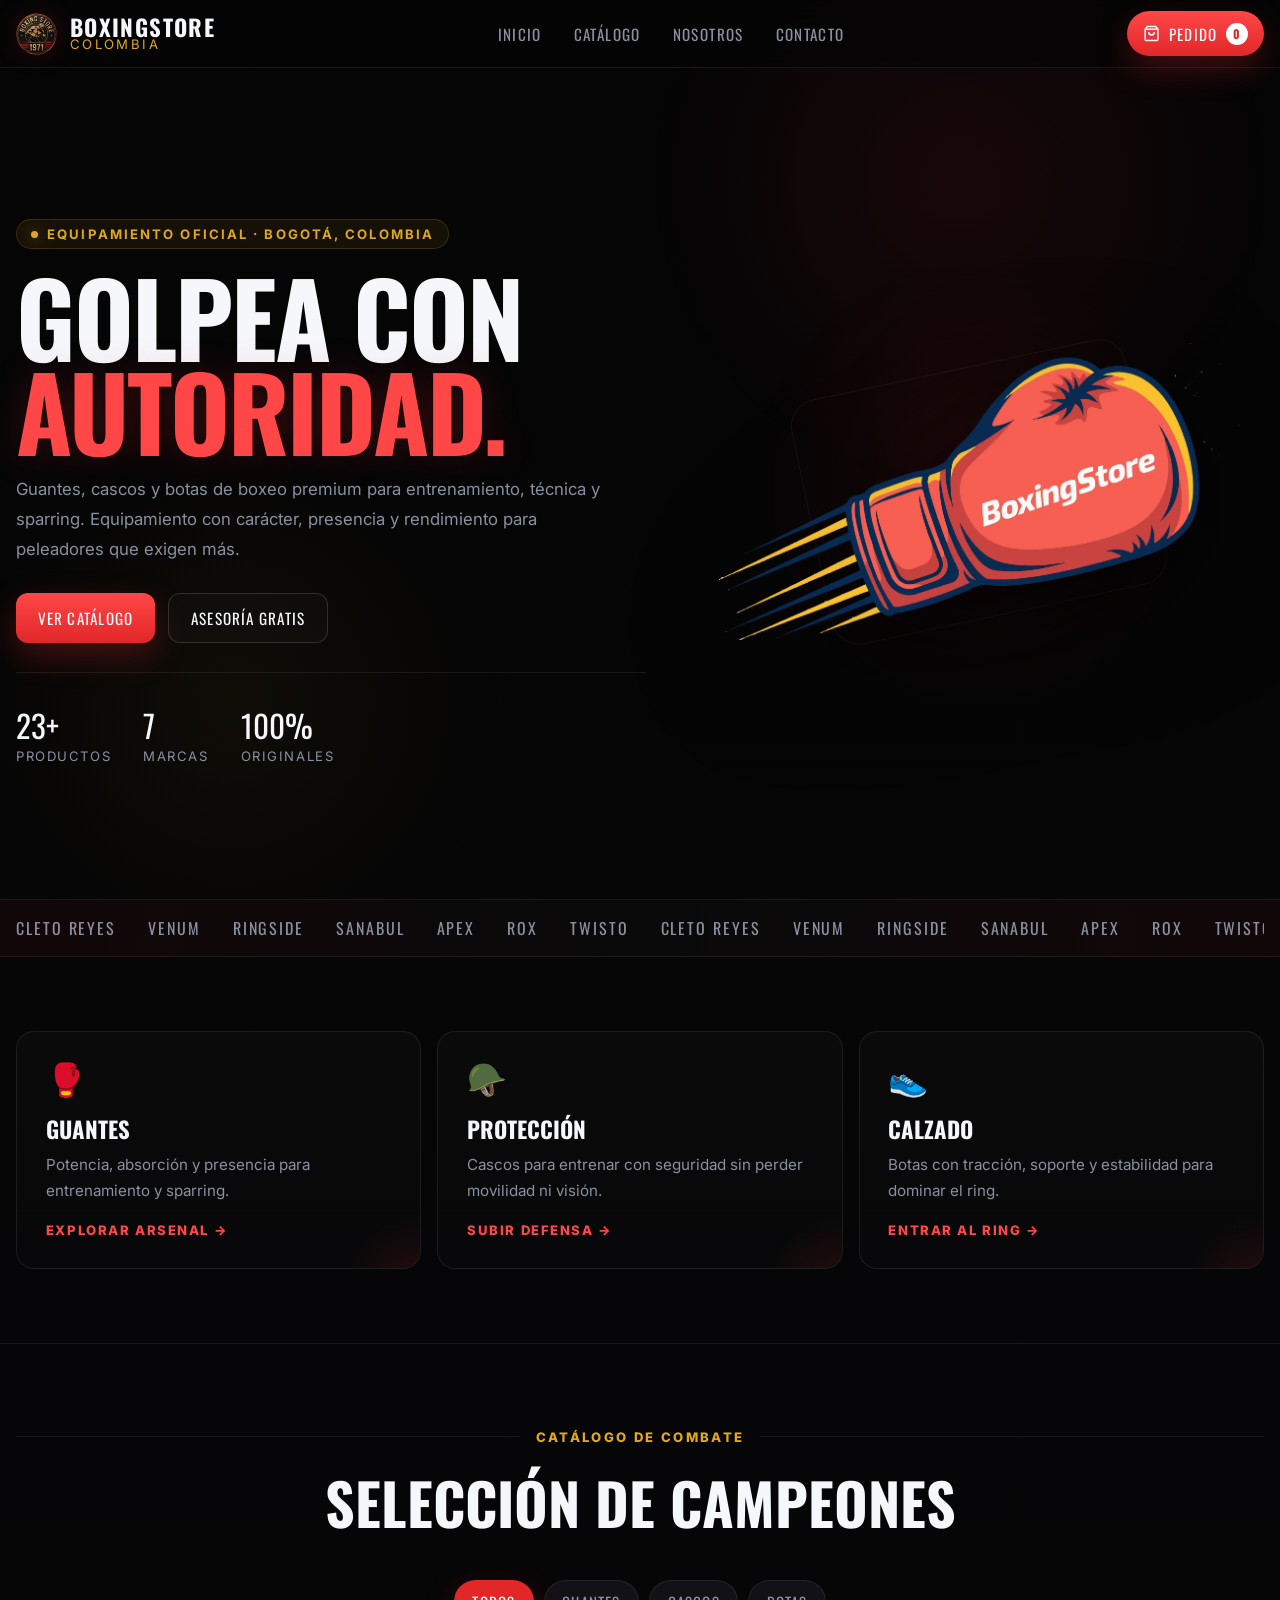
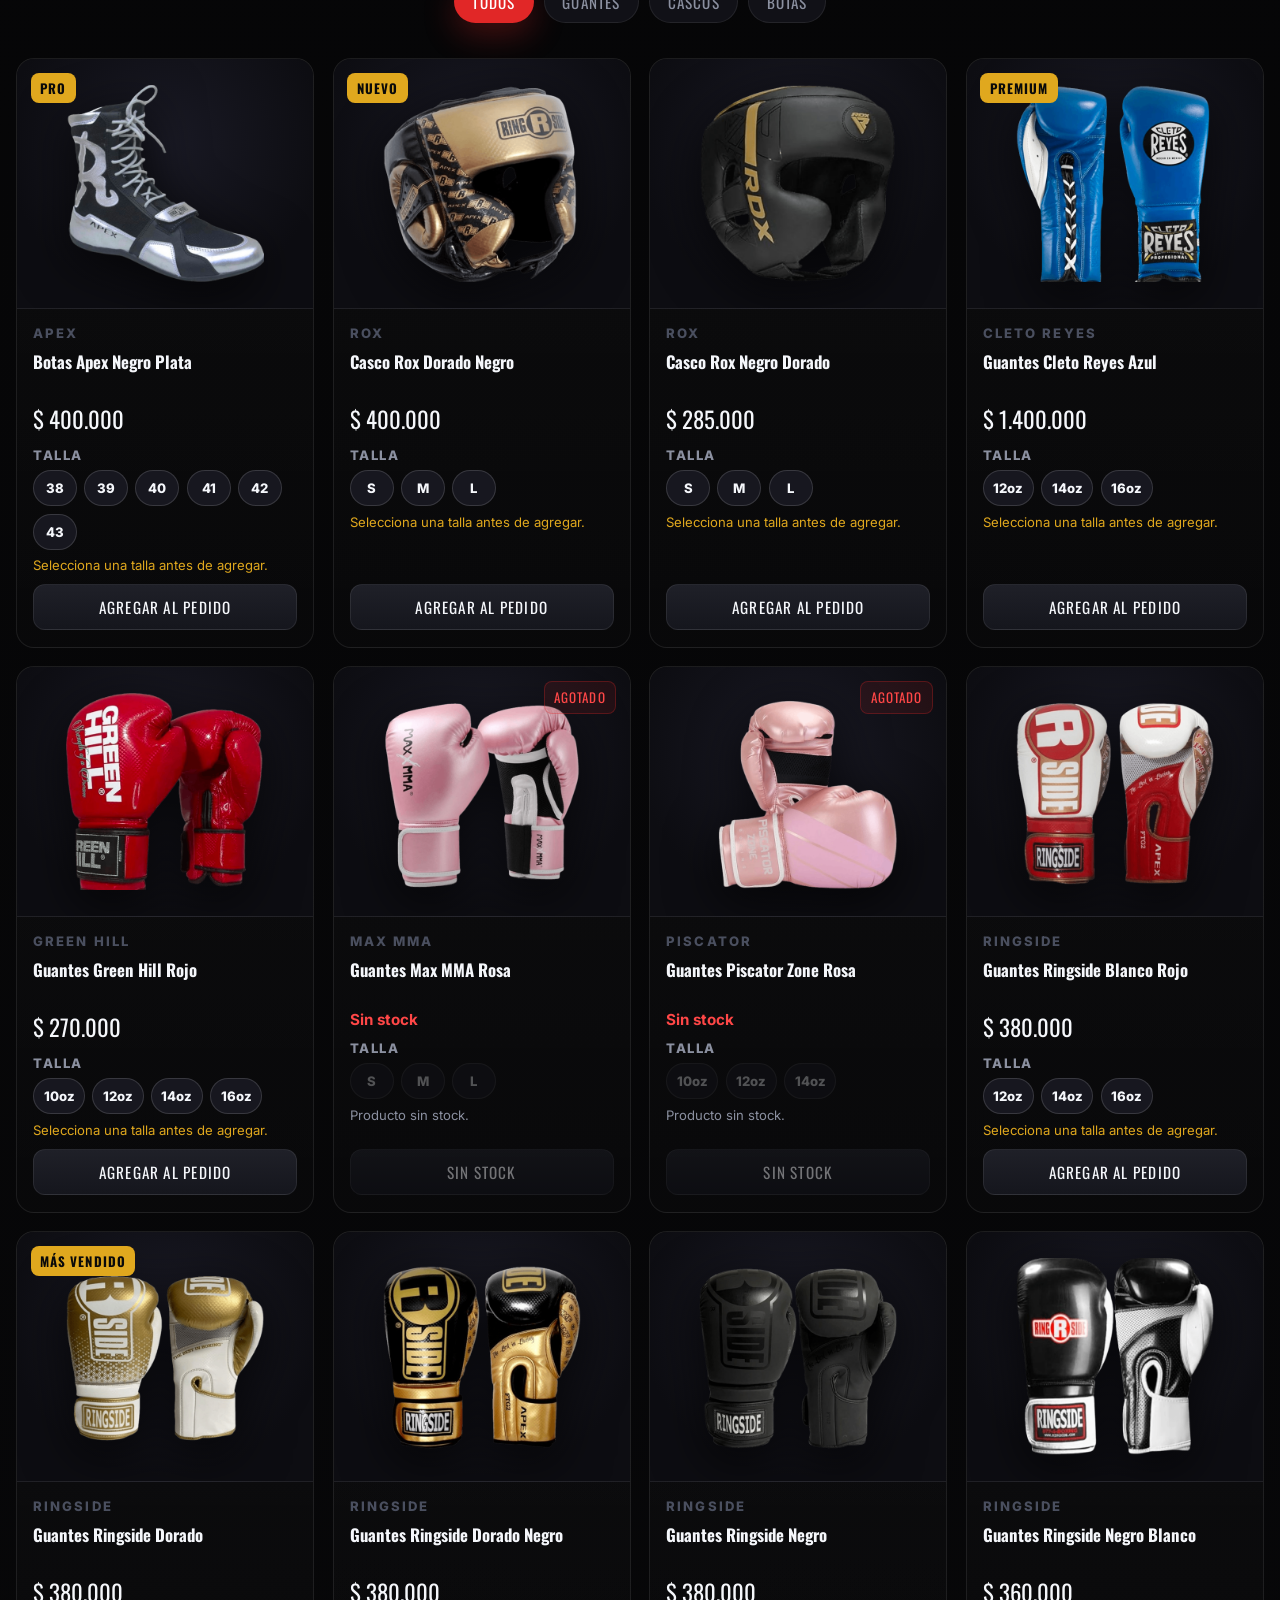
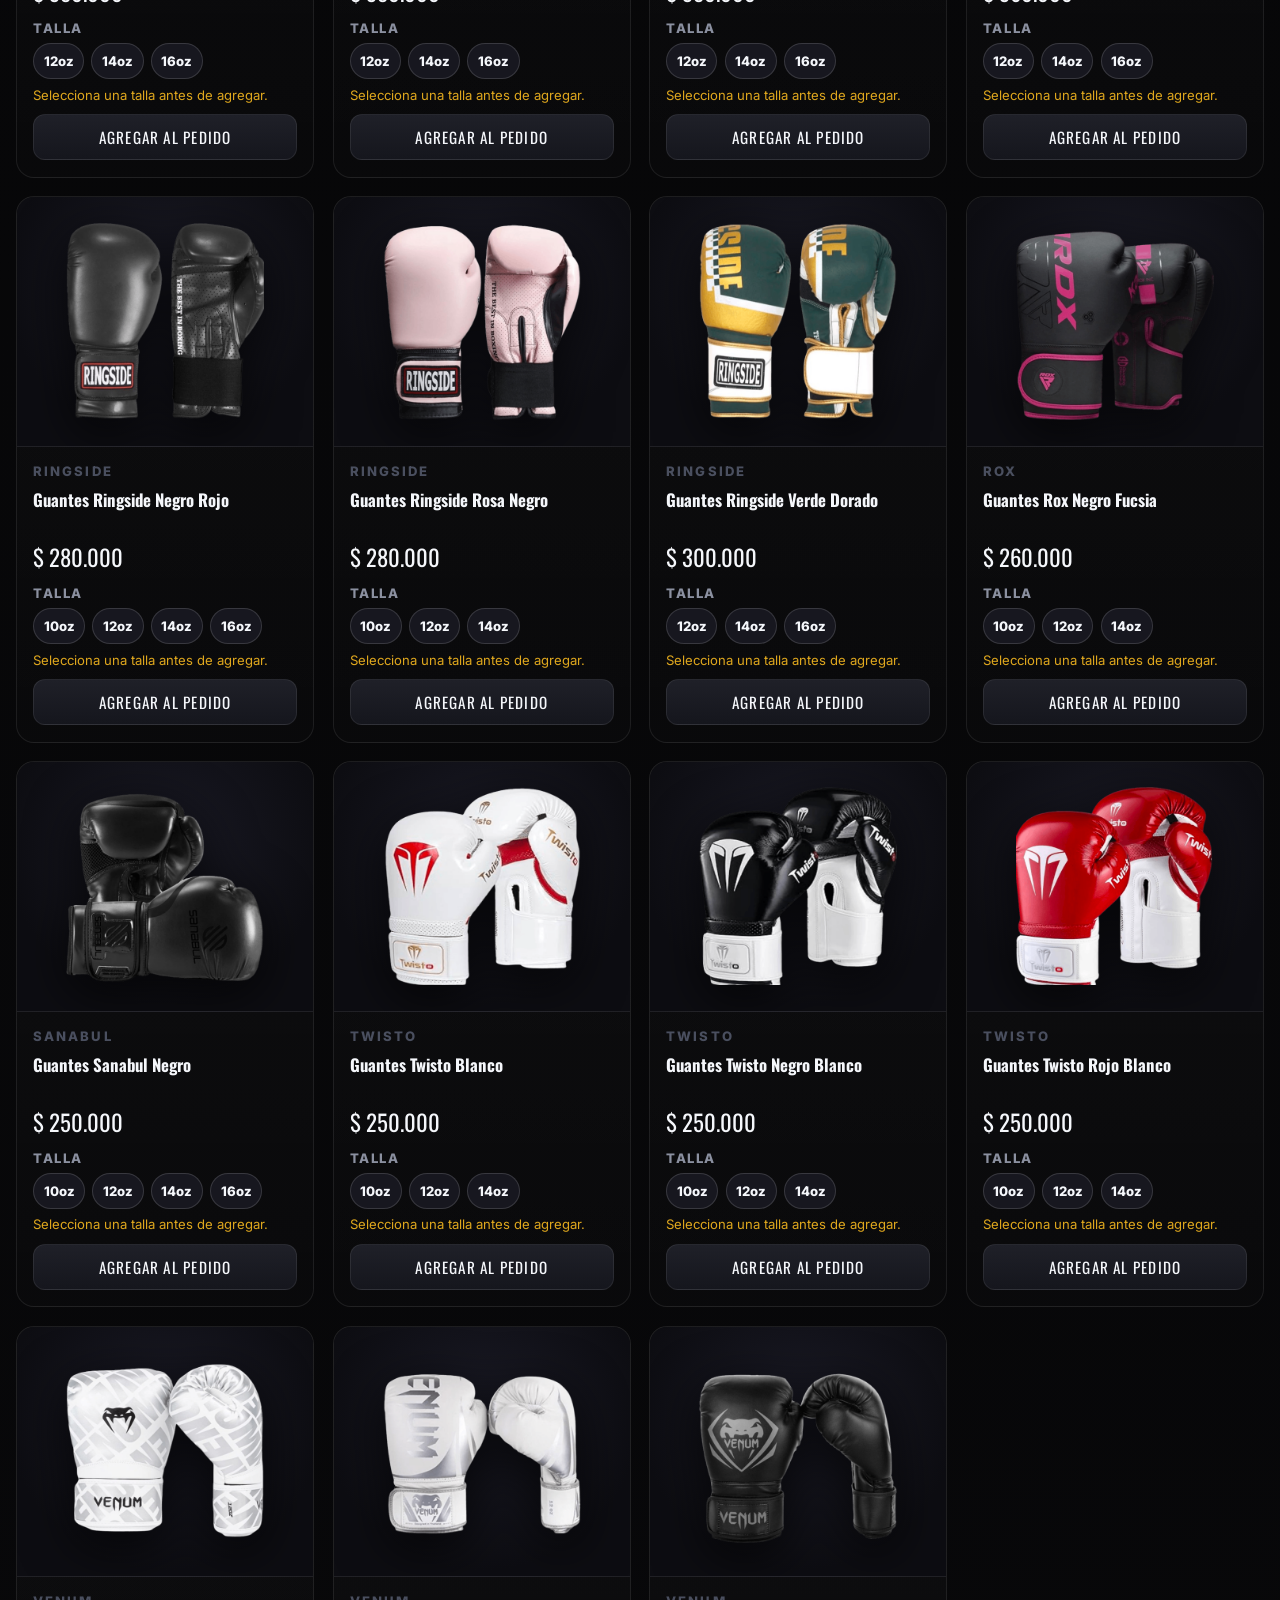
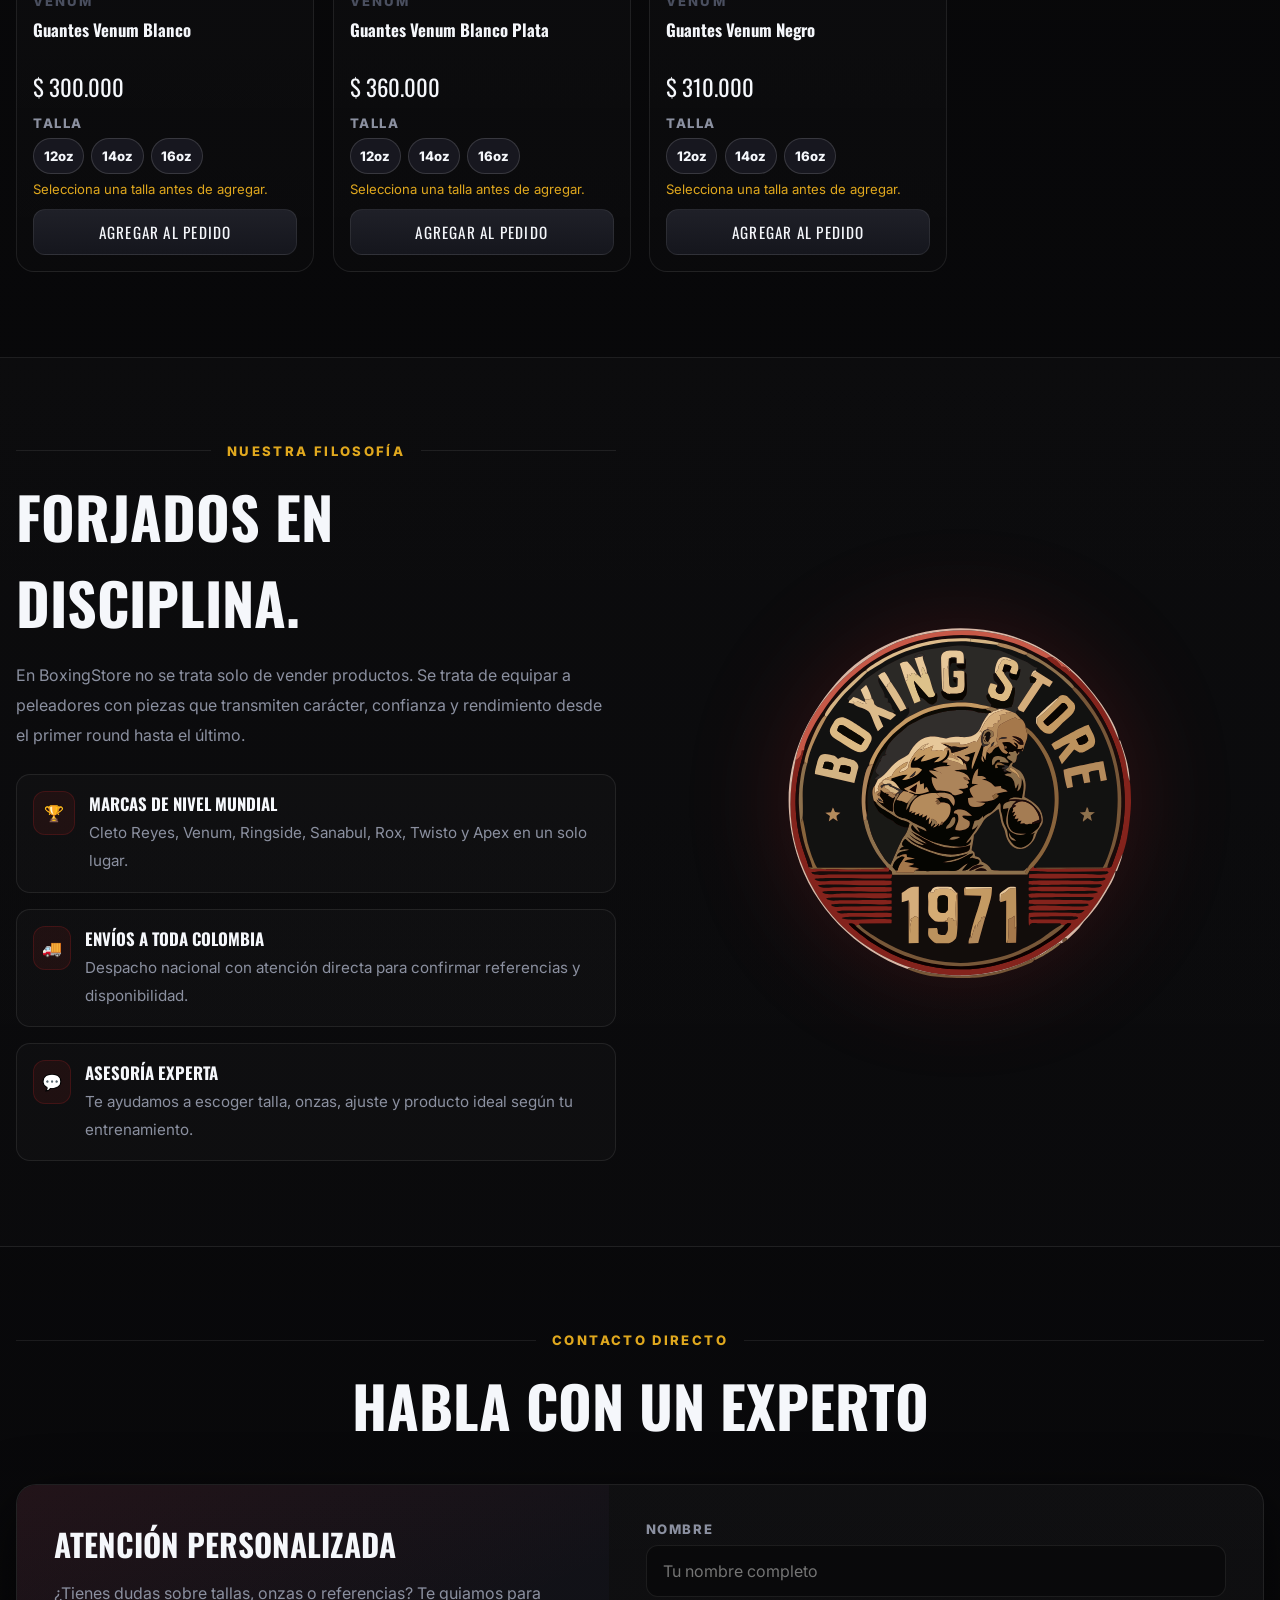
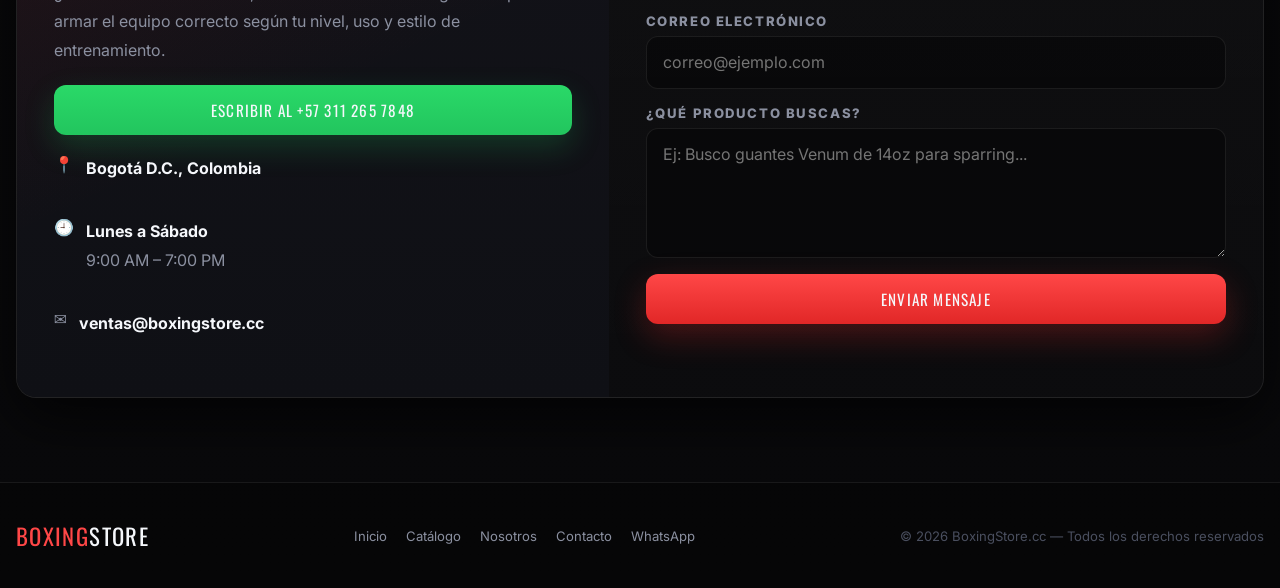
==== commit 593ed881: "update index se agregan las tallas." ====
--- a/index.html
+++ b/index.html
@@ -4,962 +4,598 @@
   <meta charset="UTF-8" />
   <meta name="viewport" content="width=device-width, initial-scale=1.0, viewport-fit=cover" />
   <title>BoxingStore | Equipo de Boxeo Profesional en Colombia</title>
-  <meta name="description" content="Guantes, cascos y botas de boxeo de marcas élite. Cleto Reyes, Venum, Ringside. Envíos a toda Colombia. Asesoría personalizada." />
+  <meta name="description" content="Guantes, cascos y botas de boxeo premium. El mejor equipo para entrenamiento, técnica y sparring. Envíos a toda Colombia." />
   <link rel="icon" href="favicon.ico" />
   <link rel="preconnect" href="https://fonts.googleapis.com" />
   <link rel="preconnect" href="https://fonts.gstatic.com" crossorigin />
-  <link href="https://fonts.googleapis.com/css2?family=Oswald:wght@400;500;600;700&family=Inter:wght@400;500;600;700&display=swap" rel="stylesheet" />
-
+  <link href="https://fonts.googleapis.com/css2?family=Oswald:wght@400;500;600;700&family=Inter:wght@400;500;600;700;800&display=swap" rel="stylesheet" />
   <style>
 :root{
-  --bg:#050507;
-  --bg-s:#0c0c0f;
-  --bg-c:#111115;
-  --bg-c2:#18181d;
-  --bg-h:#1d1d24;
-  --bdr:rgba(255,255,255,.07);
-  --bdr2:rgba(255,255,255,.13);
-  --t:#f2f2f4;
-  --tm:#7a7a8a;
-  --tf:#333340;
-  --red:#e63030;
-  --red2:#c02020;
-  --red-g:rgba(230,48,48,.32);
-  --gold:#c9960e;
-  --gold2:#f0bc30;
-  --grn:#22c55e;
-  --grn2:#15803d;
+  --bg:#050506;
+  --bg2:#0b0b0e;
+  --bg3:#111117;
+  --bg4:#17171f;
+  --card:#121219;
+  --line:rgba(255,255,255,.08);
+  --line2:rgba(255,255,255,.14);
+  --text:#f5f7fb;
+  --muted:#8b90a0;
+  --muted2:#4a4f5f;
+  --red:#e12727;
+  --red2:#b81818;
+  --red3:#ff4747;
+  --gold:#e0a81e;
+  --green:#22c55e;
+  --green2:#15803d;
+  --shadow:0 20px 60px rgba(0,0,0,.7);
+  --shadow-red:0 12px 32px rgba(225,39,39,.28);
+  --radius:16px;
+  --radius-sm:10px;
+  --pill:999px;
+  --max:1280px;
+  --hdr:68px;
   --fd:'Oswald',system-ui,sans-serif;
   --fb:'Inter',system-ui,sans-serif;
-  --txs:clamp(.72rem,.65rem + .3vw,.82rem);
-  --tsm:clamp(.85rem,.8rem + .25vw,.95rem);
-  --tb:clamp(.95rem,.9rem + .25vw,1.05rem);
-  --tlg:clamp(1.1rem,1rem + .55vw,1.45rem);
-  --txl:clamp(1.4rem,1.1rem + 1.2vw,2.1rem);
-  --t2x:clamp(2rem,1.1rem + 3vw,3.8rem);
-  --th:clamp(2.8rem,.8rem + 7vw,6.2rem);
-  --r4:4px; --r8:8px; --r12:12px; --r16:16px; --r99:9999px;
-  --sh:0 8px 32px rgba(0,0,0,.7);
-  --sh2:0 20px 60px rgba(0,0,0,.85);
-  --sh-r:0 8px 28px rgba(230,48,48,.28);
-  --dur:210ms;
+  --t-xs:clamp(.72rem,.68rem + .2vw,.82rem);
+  --t-sm:clamp(.84rem,.8rem + .25vw,.95rem);
+  --t-md:clamp(.98rem,.92rem + .28vw,1.05rem);
+  --t-lg:clamp(1.1rem,1rem + .6vw,1.42rem);
+  --t-xl:clamp(1.45rem,1.15rem + 1vw,2.2rem);
+  --t-2xl:clamp(2rem,1.2rem + 3vw,3.9rem);
+  --hero:clamp(3rem,1rem + 7vw,6.4rem);
   --ease:cubic-bezier(.4,0,.2,1);
-  --hdr:66px;
-  --mw:1260px;
-}
-*,*::before,*::after{box-sizing:border-box;margin:0;padding:0;}
-html{scroll-behavior:smooth;scroll-padding-top:var(--hdr);-webkit-font-smoothing:antialiased;text-size-adjust:none;-webkit-text-size-adjust:none;}
-body{font-family:var(--fb);font-size:var(--tb);color:var(--t);background:var(--bg);line-height:1.65;overflow-x:hidden;min-height:100dvh;}
-img,svg{display:block;max-width:100%;height:auto;}
-a{color:inherit;text-decoration:none;}
-button{cursor:pointer;border:none;background:none;font-family:inherit;color:inherit;}
-input,textarea{font-family:inherit;}
-h1,h2,h3,h4{text-wrap:balance;line-height:1.05;}
-p,li{text-wrap:pretty;}
-.container{width:min(100% - 2.4rem,var(--mw));margin-inline:auto;}
-
-body::before{
-  content:'';
-  position:fixed;
-  inset:0;
-  z-index:0;
-  pointer-events:none;
-  opacity:.18;
-  background:
-    radial-gradient(circle at 20% 20%, rgba(255,255,255,.04) 0 1px, transparent 1px 100%),
-    radial-gradient(circle at 80% 40%, rgba(255,255,255,.03) 0 1px, transparent 1px 100%);
-  background-size: 22px 22px, 28px 28px;
-}
-main,header,footer,aside,.mob-nav{position:relative;z-index:1;}
-
-.hdr{
-  position:sticky;top:0;z-index:200;height:var(--hdr);
-  background:rgba(5,5,7,.88);
-  backdrop-filter:blur(18px) saturate(1.6);
-  -webkit-backdrop-filter:blur(18px) saturate(1.6);
-  border-bottom:1px solid var(--bdr);
-}
-.hdr-in{height:100%;display:flex;align-items:center;justify-content:space-between;gap:1.5rem;}
-.brand{display:flex;align-items:center;gap:.7rem;flex-shrink:0;}
-.brand-logo{height:40px;width:auto;object-fit:contain;filter:drop-shadow(0 0 8px rgba(230,48,48,.25));transition:filter var(--dur) var(--ease);}
-.brand-logo:hover{filter:drop-shadow(0 0 14px rgba(230,48,48,.5));}
-.brand-txt{display:flex;flex-direction:column;line-height:1;}
-.brand-txt .n{font-family:var(--fd);font-size:var(--tlg);font-weight:700;letter-spacing:.06em;text-transform:uppercase;}
-.brand-txt .s{font-size:var(--txs);color:var(--gold2);letter-spacing:.2em;text-transform:uppercase;font-weight:600;}
-
-.nav{display:flex;align-items:center;gap:2.4rem;}
-.nav a{font-family:var(--fd);font-size:var(--tsm);font-weight:500;color:var(--tm);letter-spacing:.07em;text-transform:uppercase;transition:color var(--dur) var(--ease);position:relative;padding-bottom:2px;}
-.nav a::after{content:'';position:absolute;bottom:0;left:0;width:0;height:2px;background:var(--red);transition:width var(--dur) var(--ease);border-radius:2px;}
-.nav a:hover{color:var(--t);}
-.nav a:hover::after{width:100%;}
-
-.hdr-r{display:flex;align-items:center;gap:.75rem;}
-.cart-btn{
-  display:flex;align-items:center;gap:.5rem;
-  background:var(--red);color:#fff;
-  padding:.55rem 1.2rem;border-radius:var(--r99);
-  font-family:var(--fd);font-size:var(--tsm);font-weight:600;
-  letter-spacing:.07em;text-transform:uppercase;
-  transition:background var(--dur) var(--ease),transform var(--dur) var(--ease),box-shadow var(--dur) var(--ease);
-  min-height:44px;white-space:nowrap;
-}
-.cart-btn:hover{background:var(--red2);transform:translateY(-2px);box-shadow:var(--sh-r);}
-.cart-btn:active{transform:translateY(0);}
-.cart-n{
-  background:#fff;color:var(--red);
-  min-width:22px;height:22px;padding:0 5px;
-  border-radius:var(--r99);display:grid;place-items:center;
-  font-family:var(--fb);font-size:.75rem;font-weight:800;line-height:1;
-  transition:transform .2s var(--ease);
-}
-.cart-n.bump{animation:bump .28s var(--ease);}
-@keyframes bump{0%,100%{transform:scale(1);}40%{transform:scale(1.45);}}
-
-.hbg{
-  display:none;flex-direction:column;justify-content:center;align-items:center;
-  gap:5px;width:44px;height:44px;border-radius:var(--r8);
-  border:1px solid var(--bdr);background:var(--bg-c);
-}
-.hbg span{width:20px;height:2px;background:var(--t);border-radius:2px;transition:transform var(--dur) var(--ease),opacity var(--dur);}
-.hbg.open span:nth-child(1){transform:translateY(7px) rotate(45deg);}
-.hbg.open span:nth-child(2){opacity:0;transform:scaleX(0);}
-.hbg.open span:nth-child(3){transform:translateY(-7px) rotate(-45deg);}
-
-.mob-nav{
-  display:none;position:fixed;top:var(--hdr);left:0;right:0;z-index:190;
-  background:rgba(5,5,7,.97);backdrop-filter:blur(20px);
-  border-bottom:1px solid var(--bdr);
-  flex-direction:column;padding:1.5rem 1.8rem;gap:.5rem;
-  transform:translateY(-8px);opacity:0;
-  transition:opacity .22s var(--ease),transform .22s var(--ease);
-}
-.mob-nav.open{display:flex;transform:translateY(0);opacity:1;}
-.mob-nav a{
-  font-family:var(--fd);font-size:var(--tlg);font-weight:500;color:var(--tm);
-  text-transform:uppercase;letter-spacing:.07em;
-  padding:.9rem 0;border-bottom:1px solid var(--bdr);
-  transition:color var(--dur),padding-left var(--dur);
-}
-.mob-nav a:last-child{border-bottom:none;}
-.mob-nav a:hover{color:var(--t);padding-left:.5rem;}
-
-.hero{
-  min-height:calc(100svh - var(--hdr));
-  display:grid;place-items:center;
-  padding:5rem 0 4rem;
-  position:relative;overflow:hidden;
-}
-.hero::before{
-  content:'';position:absolute;inset:0;pointer-events:none;
-  background:
-    radial-gradient(ellipse 70% 65% at 68% 52%, rgba(230,48,48,.1) 0%, transparent 62%),
-    radial-gradient(ellipse 40% 30% at 15% 75%, rgba(201,150,14,.05) 0%, transparent 55%);
-}
-.hero::after{content:'';position:absolute;bottom:0;left:0;right:0;height:1px;background:var(--bdr);}
-.hero-g{display:grid;grid-template-columns:1.1fr .9fr;gap:3.5rem;align-items:center;}
-.eyebrow{
-  display:inline-flex;align-items:center;gap:.5rem;
-  background:rgba(201,150,14,.1);border:1px solid rgba(201,150,14,.22);
-  color:var(--gold2);padding:.38rem 1rem;border-radius:var(--r99);
-  font-size:var(--txs);font-weight:700;letter-spacing:.16em;text-transform:uppercase;
-  margin-bottom:1.4rem;
-}
-.eyebrow::before{content:'';width:6px;height:6px;background:var(--gold2);border-radius:50%;animation:pulse-dot 2s ease infinite;}
-@keyframes pulse-dot{0%,100%{opacity:1;transform:scale(1);}50%{opacity:.5;transform:scale(.7);}}
-.hero h1{
-  font-family:var(--fd);font-size:var(--th);font-weight:700;
-  text-transform:uppercase;line-height:.95;letter-spacing:-.01em;
-  margin-bottom:1.4rem;
-}
-.hero h1 em{font-style:normal;color:var(--red);display:block;text-shadow:0 0 60px rgba(230,48,48,.3);}
-.hero p{font-size:var(--tb);color:var(--tm);max-width:46ch;margin-bottom:2.2rem;line-height:1.75;}
-.ctas{display:flex;gap:.9rem;flex-wrap:wrap;}
-.btn{
-  display:inline-flex;align-items:center;justify-content:center;gap:.45rem;
-  min-height:50px;padding:.75rem 1.8rem;border-radius:var(--r8);
-  font-family:var(--fd);font-size:var(--tsm);font-weight:600;
-  letter-spacing:.08em;text-transform:uppercase;
-  transition:all var(--dur) var(--ease);cursor:pointer;white-space:nowrap;
-}
-.btn-p{background:var(--red);color:#fff;border:1px solid rgba(255,255,255,.08);}
-.btn-p:hover{background:var(--red2);transform:translateY(-3px);box-shadow:var(--sh-r);}
-.btn-p:active{transform:translateY(0);}
-.btn-o{background:transparent;color:var(--t);border:1px solid var(--bdr2);}
-.btn-o:hover{background:rgba(255,255,255,.05);border-color:rgba(255,255,255,.25);}
-.btn-g{background:var(--grn);color:#fff;border:1px solid rgba(255,255,255,.08);}
-.btn-g:hover{background:var(--grn2);transform:translateY(-3px);box-shadow:0 8px 26px rgba(34,197,94,.28);}
-
-.hero-stats{
-  display:flex;gap:2.4rem;flex-wrap:wrap;
-  margin-top:2.2rem;padding-top:2.2rem;
-  border-top:1px solid var(--bdr);
-}
-.stat .n{font-family:var(--fd);font-size:var(--txl);font-weight:700;color:var(--t);line-height:1;}
-.stat .l{font-size:var(--txs);color:var(--tm);text-transform:uppercase;letter-spacing:.1em;margin-top:.2rem;}
-.hero-vis{display:flex;justify-content:center;align-items:center;position:relative;}
-.hero-vis::before{
-  content:'';position:absolute;
-  width:420px;height:420px;border-radius:50%;
-  background:radial-gradient(circle, rgba(230,48,48,.08) 0%, transparent 70%);
-  animation:breathe 4s ease-in-out infinite;
-}
-@keyframes breathe{0%,100%{transform:scale(1);opacity:.8;}50%{transform:scale(1.12);opacity:1;}}
-.hero-img{max-width:480px;width:100%;animation:glove-float 5s ease-in-out infinite;filter:drop-shadow(0 30px 50px rgba(0,0,0,.75)) drop-shadow(0 0 80px rgba(230,48,48,.1));position:relative;z-index:2;}
-@keyframes glove-float{0%,100%{transform:translateY(0) rotate(-1.5deg);}50%{transform:translateY(-16px) rotate(2deg);}}
-
-.cats{padding:5rem 0;border-bottom:1px solid var(--bdr);}
-.cats-g{display:grid;grid-template-columns:repeat(3,1fr);gap:1.2rem;}
-.cat{
-  background:var(--bg-c);border:1px solid var(--bdr);border-radius:var(--r12);
-  padding:2.2rem 1.8rem;display:flex;flex-direction:column;gap:.8rem;
-  cursor:pointer;transition:border-color var(--dur) var(--ease),background var(--dur) var(--ease),transform var(--dur) var(--ease);
-  position:relative;overflow:hidden;
-}
-.cat::before{
-  content:'';position:absolute;inset:0;
-  background:linear-gradient(135deg,rgba(230,48,48,.05),transparent 60%);
-  opacity:0;transition:opacity var(--dur);
-}
-.cat:hover{border-color:rgba(230,48,48,.25);background:var(--bg-c2);transform:translateY(-4px);}
-.cat:hover::before{opacity:1;}
-.cat-ic{font-size:2.4rem;line-height:1;}
-.cat-t{font-family:var(--fd);font-size:var(--tlg);font-weight:600;text-transform:uppercase;letter-spacing:.04em;}
-.cat-d{font-size:var(--tsm);color:var(--tm);line-height:1.6;}
-.cat-a{font-size:var(--txs);color:var(--red);font-weight:700;letter-spacing:.1em;text-transform:uppercase;margin-top:auto;transition:color var(--dur),letter-spacing var(--dur);}
-.cat:hover .cat-a{color:var(--gold2);letter-spacing:.18em;}
-
-.prods{padding:6rem 0;}
-.sec-lbl{display:flex;align-items:center;gap:1rem;margin-bottom:1rem;}
-.sec-lbl::before,.sec-lbl::after{content:'';flex:1;height:1px;background:var(--bdr);}
-.sec-lbl span{font-size:var(--txs);color:var(--gold2);font-weight:700;letter-spacing:.18em;text-transform:uppercase;white-space:nowrap;}
-.sec-t{
-  font-family:var(--fd);font-size:var(--t2x);font-weight:700;
-  text-transform:uppercase;text-align:center;letter-spacing:-.01em;margin-bottom:3rem;
-}
-.filters{display:flex;justify-content:center;flex-wrap:wrap;gap:.6rem;margin-bottom:3rem;}
-.fbtn{
-  padding:.55rem 1.5rem;border-radius:var(--r99);
-  border:1px solid var(--bdr);background:var(--bg-c);color:var(--tm);
-  font-family:var(--fd);font-size:var(--tsm);font-weight:500;
-  letter-spacing:.07em;text-transform:uppercase;
-  transition:all var(--dur) var(--ease);min-height:42px;
-}
-.fbtn:hover{border-color:var(--bdr2);color:var(--t);}
-.fbtn.on{background:var(--red);border-color:transparent;color:#fff;box-shadow:var(--sh-r);}
-.pg{display:grid;grid-template-columns:repeat(auto-fill,minmax(min(260px,100%),1fr));gap:1.4rem;}
-.pc{
-  background:var(--bg-c);border:1px solid var(--bdr);border-radius:var(--r12);
-  overflow:hidden;display:flex;flex-direction:column;
-  transition:border-color var(--dur) var(--ease),box-shadow var(--dur) var(--ease),transform var(--dur) var(--ease);
-  position:relative;
-}
-.pc:hover{border-color:var(--bdr2);box-shadow:var(--sh2);transform:translateY(-6px);}
-.pbadge{
-  position:absolute;top:.8rem;left:.8rem;z-index:3;
-  background:var(--gold);color:#000;
-  font-family:var(--fd);font-size:var(--txs);font-weight:700;
-  letter-spacing:.08em;text-transform:uppercase;
-  padding:3px .6rem;border-radius:var(--r4);box-shadow:var(--sh);
-}
-.poos{
-  position:absolute;top:.8rem;right:.8rem;z-index:3;
-  background:rgba(230,48,48,.1);border:1px solid rgba(230,48,48,.25);
-  color:var(--red);font-family:var(--fd);font-size:var(--txs);
-  font-weight:700;letter-spacing:.08em;text-transform:uppercase;
-  padding:3px .6rem;border-radius:var(--r4);
-}
-.pimg{
-  background:radial-gradient(circle at 55% 40%,#1a1a22 0%,#0c0c0f 100%);
-  padding:2.2rem 1.8rem;height:240px;
-  display:flex;align-items:center;justify-content:center;
-  overflow:hidden;border-bottom:1px solid var(--bdr);position:relative;
-}
-.pimg::after{
-  content:'';position:absolute;inset:0;
-  background:radial-gradient(circle at center,rgba(230,48,48,.03),transparent 70%);
-  opacity:0;transition:opacity var(--dur);
-}
-.pc:hover .pimg::after{opacity:1;}
-.pimg img{
-  max-height:100%;object-fit:contain;
-  transition:transform .32s var(--ease);
-  filter:drop-shadow(0 12px 24px rgba(0,0,0,.65));
-}
-.pc:hover .pimg img{transform:scale(1.1) translateY(-5px);}
-.pinfo{padding:1.2rem 1.3rem;display:flex;flex-direction:column;flex-grow:1;}
-.pbrand{font-size:var(--txs);color:var(--tf);font-weight:600;letter-spacing:.14em;text-transform:uppercase;margin-bottom:.25rem;}
-.pname{font-family:var(--fd);font-size:var(--tb);font-weight:600;line-height:1.25;margin-bottom:.9rem;}
-.pprice{font-family:var(--fd);font-size:var(--tlg);font-weight:700;color:var(--t);margin-top:auto;margin-bottom:.9rem;}
-.pprice.oos{font-size:var(--tsm);color:var(--red);font-family:var(--fb);font-weight:600;}
-.padd{
-  width:100%;min-height:46px;border-radius:var(--r8);
-  background:var(--bg-c2);border:1px solid var(--bdr);color:var(--t);
-  font-family:var(--fd);font-size:var(--tsm);font-weight:600;
-  letter-spacing:.07em;text-transform:uppercase;
-  transition:all var(--dur) var(--ease);
-}
-.padd:hover:not(:disabled){background:var(--red);border-color:transparent;color:#fff;box-shadow:var(--sh-r);}
-.padd:active:not(:disabled){transform:scale(.98);}
-.padd:disabled{opacity:.4;cursor:not-allowed;color:var(--red);border-color:rgba(230,48,48,.2);background:rgba(230,48,48,.04);}
-
-.about{
-  padding:6rem 0;background:var(--bg-s);
-  border-top:1px solid var(--bdr);border-bottom:1px solid var(--bdr);
-}
-.about-g{display:grid;grid-template-columns:1fr 1fr;gap:5rem;align-items:center;}
-.about-desc{font-size:var(--tb);color:var(--tm);line-height:1.8;margin-bottom:2rem;}
-.fl{display:grid;gap:1.4rem;}
-.fi{display:flex;align-items:flex-start;gap:1rem;}
-.fi-ic{
-  flex-shrink:0;width:46px;height:46px;
-  background:rgba(230,48,48,.07);border:1px solid rgba(230,48,48,.18);
-  border-radius:var(--r8);display:grid;place-items:center;font-size:1.3rem;
-  transition:background var(--dur),border-color var(--dur);
-}
-.fi:hover .fi-ic{background:rgba(230,48,48,.15);border-color:rgba(230,48,48,.35);}
-.fi-c h4{font-family:var(--fd);font-size:var(--tb);font-weight:600;text-transform:uppercase;letter-spacing:.04em;margin-bottom:.2rem;}
-.fi-c p{font-size:var(--tsm);color:var(--tm);line-height:1.6;}
-.about-vis{display:flex;justify-content:center;}
-.about-vis img{max-width:340px;opacity:.82;filter:drop-shadow(0 0 70px rgba(230,48,48,.12));animation:logo-pulse 6s ease-in-out infinite;}
-@keyframes logo-pulse{0%,100%{filter:drop-shadow(0 0 50px rgba(230,48,48,.08));}50%{filter:drop-shadow(0 0 80px rgba(230,48,48,.2));}}
-
-.contact{padding:6rem 0;}
-.cgrid{
-  display:grid;grid-template-columns:1fr 1.45fr;
-  background:var(--bg-c);border:1px solid var(--bdr);
-  border-radius:var(--r16);overflow:hidden;box-shadow:var(--sh2);
-}
-.cside{
-  padding:3.5rem 2.8rem;
-  background:linear-gradient(140deg,rgba(230,48,48,.05) 0%,transparent 50%);
-  border-right:1px solid var(--bdr);
-}
-.cside h3{font-family:var(--fd);font-size:var(--txl);font-weight:700;text-transform:uppercase;margin-bottom:1rem;}
-.cside > p{font-size:var(--tsm);color:var(--tm);line-height:1.75;margin-bottom:1.8rem;}
-.wa-full{
-  width:100%;min-height:54px;display:flex;align-items:center;justify-content:center;gap:.7rem;
-  background:#25d366;color:#fff;border-radius:var(--r8);
-  font-family:var(--fd);font-size:var(--tb);font-weight:600;
-  letter-spacing:.07em;text-transform:uppercase;
-  transition:all var(--dur) var(--ease);
-  box-shadow:0 6px 22px rgba(37,211,102,.22);
-}
-.wa-full:hover{background:#1db954;transform:translateY(-3px);box-shadow:0 12px 30px rgba(37,211,102,.32);}
-.cmeta{display:flex;flex-direction:column;gap:.9rem;margin-top:1.8rem;}
-.cmi{display:flex;align-items:center;gap:.8rem;font-size:var(--tsm);}
-.cmi .ic{font-size:1.1rem;}
-.cmi strong{color:var(--t);}
-.cmi span{color:var(--tm);}
-
-.cform{padding:3.5rem 2.8rem;display:flex;flex-direction:column;gap:1.4rem;}
-.fg{display:flex;flex-direction:column;gap:.5rem;}
-.fg label{font-size:var(--txs);font-weight:600;color:var(--tm);text-transform:uppercase;letter-spacing:.1em;}
-.fg input,.fg textarea{
-  background:rgba(0,0,0,.5);border:1px solid var(--bdr);color:var(--t);
-  padding:.9rem 1.1rem;border-radius:var(--r8);font-size:var(--tsm);
-  transition:border-color var(--dur);
-}
-.fg input:focus,.fg textarea:focus{outline:none;border-color:rgba(230,48,48,.45);background:rgba(230,48,48,.02);}
-.fg textarea{resize:vertical;min-height:130px;}
-.fst{font-size:var(--tsm);color:var(--grn);font-weight:600;min-height:20px;}
-
-.ftr{
-  padding:3rem 0;border-top:1px solid var(--bdr);
-  background:rgba(0,0,0,.7);
-}
-.ftr-in{display:flex;align-items:center;justify-content:space-between;flex-wrap:wrap;gap:1rem;}
-.ftr-brand{font-family:var(--fd);font-size:var(--tlg);font-weight:700;text-transform:uppercase;letter-spacing:.06em;}
-.ftr-brand span{color:var(--red);}
-.ftr-links{display:flex;gap:1.8rem;flex-wrap:wrap;}
-.ftr-links a{font-size:var(--txs);color:var(--tm);font-weight:500;transition:color var(--dur);}
-.ftr-links a:hover{color:var(--t);}
-.ftr-copy{font-size:var(--txs);color:var(--tf);}
-
-.backdrop{
-  position:fixed;inset:0;z-index:300;
-  background:rgba(0,0,0,.82);backdrop-filter:blur(6px);
-  opacity:0;visibility:hidden;transition:opacity var(--dur) var(--ease),visibility var(--dur);
-}
-.backdrop.on{opacity:1;visibility:visible;}
-.drawer{
-  position:fixed;top:0;right:-110%;bottom:0;
-  width:min(430px,100vw);z-index:400;
-  display:flex;flex-direction:column;
-  background:var(--bg-s);border-left:1px solid var(--bdr);
-  box-shadow:-24px 0 80px rgba(0,0,0,.9);
-  transition:right .32s cubic-bezier(.4,0,.15,1);
-}
-.drawer.on{right:0;}
-.dr-h{
-  padding:1.3rem 1.6rem;border-bottom:1px solid var(--bdr);
-  display:flex;align-items:center;justify-content:space-between;
-  background:rgba(0,0,0,.6);flex-shrink:0;
-}
-.dr-h h2{font-family:var(--fd);font-size:var(--tlg);font-weight:700;text-transform:uppercase;letter-spacing:.06em;}
-.dr-close{
-  width:40px;height:40px;border-radius:var(--r8);
-  border:1px solid var(--bdr);background:var(--bg-c);color:var(--tm);
-  font-size:1.1rem;display:grid;place-items:center;
-  transition:all var(--dur) var(--ease);
-}
-.dr-close:hover{background:var(--red);border-color:var(--red);color:#fff;}
-.dr-body{flex:1;overflow-y:auto;padding:1.3rem 1.6rem;display:flex;flex-direction:column;gap:1rem;}
-.dr-empty{
-  display:flex;flex-direction:column;align-items:center;justify-content:center;
-  text-align:center;padding:4rem 1rem;color:var(--tm);gap:1rem;flex:1;
-}
-.dr-empty .ei{font-size:3.8rem;opacity:.2;animation:glove-float 4s ease-in-out infinite;}
-.dr-empty p{font-size:var(--tsm);max-width:22ch;}
-.ci{
-  display:grid;grid-template-columns:72px 1fr auto;gap:.9rem;align-items:start;
-  background:var(--bg-c);padding:.9rem;border-radius:var(--r8);border:1px solid var(--bdr);
-  transition:border-color var(--dur);
-}
-.ci:hover{border-color:var(--bdr2);}
-.ci-thumb{background:#1a1a22;border-radius:var(--r4);padding:.4rem;aspect-ratio:1;overflow:hidden;}
-.ci-thumb img{width:100%;height:100%;object-fit:contain;}
-.ci-info h4{font-size:var(--tsm);font-weight:600;margin-bottom:.2rem;line-height:1.3;}
-.ci-info .cp{font-family:var(--fd);font-size:var(--tsm);font-weight:700;}
-.qr{display:flex;align-items:center;gap:.5rem;margin-top:.5rem;}
-.qb{
-  width:28px;height:28px;border-radius:var(--r4);
-  border:1px solid var(--bdr);background:var(--bg-h);color:var(--t);
-  font-size:1.1rem;display:grid;place-items:center;
-  transition:all .18s var(--ease);
-}
-.qb:hover{background:var(--red);border-color:var(--red);color:#fff;}
-.qn{min-width:18px;text-align:center;font-size:var(--tsm);font-weight:700;}
-.ci-rm{color:var(--tf);padding:.2rem;margin-top:.1rem;transition:color var(--dur);font-size:1rem;}
-.ci-rm:hover{color:var(--red);}
-.dr-ft{
-  padding:1.3rem 1.6rem;border-top:1px solid var(--bdr);
-  background:rgba(0,0,0,.6);flex-shrink:0;display:flex;flex-direction:column;gap:.8rem;
-}
-.dr-tot{display:flex;justify-content:space-between;align-items:center;}
-.dr-tot .tl{font-family:var(--fd);font-size:var(--tsm);color:var(--tm);text-transform:uppercase;letter-spacing:.1em;}
-.dr-tot .ta{font-family:var(--fd);font-size:var(--txl);font-weight:700;color:var(--t);}
-.chk-btn{
-  width:100%;min-height:52px;display:flex;align-items:center;justify-content:center;gap:.6rem;
-  background:var(--grn);color:#fff;border-radius:var(--r8);
-  font-family:var(--fd);font-size:var(--tb);font-weight:600;
-  letter-spacing:.07em;text-transform:uppercase;
-  transition:all var(--dur) var(--ease);
-}
-.chk-btn:hover{background:var(--grn2);transform:translateY(-2px);box-shadow:0 10px 28px rgba(34,197,94,.28);}
-.clr-btn{
-  width:100%;padding:.75rem;background:transparent;
-  border:1px solid var(--bdr);color:var(--tm);border-radius:var(--r8);
-  font-family:var(--fd);font-size:var(--txs);font-weight:500;letter-spacing:.08em;text-transform:uppercase;
-  transition:all var(--dur) var(--ease);
-}
-.clr-btn:hover{background:rgba(255,255,255,.04);color:var(--t);}
-
-.fx{
-  position:fixed;inset:0;pointer-events:none;z-index:9999;
-  display:grid;place-items:center;
-  opacity:0;visibility:hidden;
-}
-.fx img{max-width:min(420px,80vw);filter:drop-shadow(0 0 50px rgba(230,48,48,.55));}
-.fx.on{visibility:visible;animation:fxpop .9s var(--ease) forwards;}
-@keyframes fxpop{
-  0%{opacity:0;transform:scale(.35) rotate(-14deg);}
-  18%{opacity:1;transform:scale(1.15) rotate(7deg);}
-  65%{opacity:1;transform:scale(1) rotate(0);}
-  100%{opacity:0;transform:scale(1.06);}
-}
-
-@media(max-width:1060px){
-  .hero-g{grid-template-columns:1fr;gap:3rem;text-align:center;}
-  .hero p{margin-inline:auto;}
-  .ctas{justify-content:center;}
-  .hero-stats{justify-content:center;}
-  .hero-vis{order:-1;}
-  .hero-img{max-width:320px;margin:0 auto;}
-  .about-g{grid-template-columns:1fr;gap:3rem;}
-  .about-vis{display:none;}
-  .cgrid{grid-template-columns:1fr;}
-  .cside{border-right:none;border-bottom:1px solid var(--bdr);padding:2.5rem 2rem;}
-  .cform{padding:2.5rem 2rem;}
-}
-@media(max-width:768px){
-  :root{--hdr:62px;}
-  .nav{display:none;}
-  .hbg{display:flex;}
-  .cats-g{grid-template-columns:1fr;gap:.8rem;}
-  .pg{grid-template-columns:repeat(2,1fr);gap:.9rem;}
-  .pimg{height:180px;padding:1.6rem 1.2rem;}
-  .pinfo{padding:1rem 1rem;}
-  .pname{font-size:var(--tsm);}
-  .ftr-in{flex-direction:column;text-align:center;}
-  .ftr-links{justify-content:center;}
-  .hero-stats{gap:1.6rem;}
-  .stat .n{font-size:var(--tlg);}
-}
-@media(max-width:440px){
-  .pg{grid-template-columns:1fr 1fr;gap:.6rem;}
-  .pimg{height:155px;padding:1.2rem 1rem;}
-  .pinfo{padding:.8rem .85rem;}
-  .pname{font-size:var(--txs);letter-spacing:0;}
-  .pprice{font-size:var(--tb);}
-  .padd{min-height:40px;font-size:var(--txs);}
-  .drawer{width:100vw;border-left:none;}
-  .btn{min-height:46px;padding:.7rem 1.3rem;}
-  .cside{padding:1.8rem 1.2rem;}
-  .cform{padding:1.8rem 1.2rem;}
-}
-@media(prefers-reduced-motion:reduce){
-  *,*::before,*::after{animation-duration:.01ms!important;transition-duration:.01ms!important;}
-}
+  --dur:220ms;
+}
+*{box-sizing:border-box;margin:0;padding:0}
+html{scroll-behavior:smooth;scroll-padding-top:var(--hdr);-webkit-font-smoothing:antialiased}
+body{font-family:var(--fb);background:linear-gradient(180deg,#050506 0%,#09090b 100%);color:var(--text);min-height:100dvh;overflow-x:hidden}
+a{text-decoration:none;color:inherit}
+button,input,textarea,select{font:inherit}
+button{border:none;background:none;color:inherit;cursor:pointer}
+img{display:block;max-width:100%;height:auto}
+.container{width:min(calc(100% - 2rem),var(--max));margin:auto}
+body::before{content:'';position:fixed;inset:0;pointer-events:none;z-index:0;opacity:.18;background-image:radial-gradient(rgba(255,255,255,.07) .65px,transparent .65px);background-size:18px 18px}
+body::after{content:'';position:fixed;inset:0;pointer-events:none;z-index:0;background:radial-gradient(circle at 75% 20%,rgba(225,39,39,.09),transparent 26%),radial-gradient(circle at 18% 78%,rgba(224,168,30,.05),transparent 22%)}
+header,main,footer,.drawer,.mobnav,.fx{position:relative;z-index:1}
+
+.hdr{position:sticky;top:0;height:var(--hdr);backdrop-filter:blur(18px) saturate(1.45);-webkit-backdrop-filter:blur(18px) saturate(1.45);background:rgba(5,5,6,.82);border-bottom:1px solid var(--line);z-index:200}
+.hdrin{height:100%;display:flex;align-items:center;justify-content:space-between;gap:1rem}
+.brand{display:flex;align-items:center;gap:.75rem;min-width:0}
+.brand img{width:42px;height:42px;object-fit:contain;filter:drop-shadow(0 0 12px rgba(225,39,39,.22));transition:transform var(--dur) var(--ease),filter var(--dur) var(--ease)}
+.brand:hover img{transform:translateY(-1px) scale(1.04);filter:drop-shadow(0 0 18px rgba(225,39,39,.38))}
+.brandtxt{display:flex;flex-direction:column;line-height:1}
+.brandtxt b{font-family:var(--fd);font-size:var(--t-lg);letter-spacing:.06em;text-transform:uppercase}
+.brandtxt span{font-size:var(--t-xs);color:var(--gold);letter-spacing:.18em;text-transform:uppercase}
+.nav{display:flex;align-items:center;gap:2rem}
+.nav a{font-family:var(--fd);font-size:var(--t-sm);letter-spacing:.09em;text-transform:uppercase;color:var(--muted);position:relative;transition:color var(--dur) var(--ease)}
+.nav a::after{content:'';position:absolute;left:0;bottom:-6px;width:0;height:2px;background:var(--red);transition:width var(--dur) var(--ease)}
+.nav a:hover{color:var(--text)}
+.nav a:hover::after{width:100%}
+.hdrcta{display:flex;align-items:center;gap:.75rem}
+.cartbtn{min-height:44px;padding:.7rem 1rem;border-radius:999px;background:linear-gradient(180deg,var(--red3),var(--red));box-shadow:var(--shadow-red);display:flex;align-items:center;gap:.55rem;font-family:var(--fd);font-size:var(--t-sm);letter-spacing:.08em;text-transform:uppercase}
+.cartnum{min-width:22px;height:22px;border-radius:999px;background:#fff;color:var(--red);display:grid;place-items:center;font-size:.75rem;font-weight:800}
+.menu{display:none;width:44px;height:44px;border-radius:12px;border:1px solid var(--line);background:var(--bg3);align-items:center;justify-content:center;flex-direction:column;gap:5px}
+.menu span{width:20px;height:2px;background:#fff;border-radius:2px;transition:all var(--dur) var(--ease)}
+.menu.open span:nth-child(1){transform:translateY(7px) rotate(45deg)}
+.menu.open span:nth-child(2){opacity:0}
+.menu.open span:nth-child(3){transform:translateY(-7px) rotate(-45deg)}
+.mobnav{display:none;position:fixed;top:var(--hdr);left:0;right:0;background:rgba(5,5,6,.97);backdrop-filter:blur(14px);border-bottom:1px solid var(--line);padding:1rem 1.2rem 1.4rem;z-index:190}
+.mobnav.open{display:block}
+.mobnav a{display:block;padding:1rem 0;border-bottom:1px solid var(--line);font-family:var(--fd);letter-spacing:.08em;text-transform:uppercase;color:var(--muted)}
+.mobnav a:last-child{border-bottom:none}
+
+.hero{min-height:calc(100svh - var(--hdr));display:grid;align-items:center;padding:4rem 0 3rem;overflow:hidden;border-bottom:1px solid var(--line)}
+.herogrid{display:grid;grid-template-columns:1.05fr .95fr;gap:3rem;align-items:center}
+.eyebrow{display:inline-flex;align-items:center;gap:.55rem;padding:.38rem .9rem;border-radius:999px;background:rgba(224,168,30,.08);border:1px solid rgba(224,168,30,.18);color:var(--gold);font-size:var(--t-xs);font-weight:700;letter-spacing:.16em;text-transform:uppercase;margin-bottom:1.25rem}
+.eyebrow::before{content:'';width:7px;height:7px;border-radius:50%;background:var(--gold);box-shadow:0 0 16px rgba(224,168,30,.7)}
+.hero h1{font-family:var(--fd);font-size:var(--hero);line-height:.92;text-transform:uppercase;letter-spacing:-.02em;margin-bottom:1rem}
+.hero h1 em{font-style:normal;color:var(--red3);text-shadow:0 0 36px rgba(225,39,39,.22)}
+.hero p{max-width:54ch;color:var(--muted);font-size:var(--t-md);line-height:1.8;margin-bottom:1.8rem}
+.ctas{display:flex;gap:.85rem;flex-wrap:wrap}
+.btn{min-height:50px;padding:.82rem 1.35rem;border-radius:12px;display:inline-flex;align-items:center;justify-content:center;gap:.55rem;font-family:var(--fd);font-size:var(--t-sm);letter-spacing:.08em;text-transform:uppercase;transition:all var(--dur) var(--ease)}
+.btnp{background:linear-gradient(180deg,var(--red3),var(--red));box-shadow:var(--shadow-red)}
+.btno{border:1px solid var(--line2);background:rgba(255,255,255,.02)}
+.btnw{background:linear-gradient(180deg,#2ad968,var(--green));box-shadow:0 12px 30px rgba(34,197,94,.22)}
+.btn:hover{transform:translateY(-3px)}
+.stats{display:flex;gap:2rem;flex-wrap:wrap;padding-top:1.8rem;margin-top:1.8rem;border-top:1px solid var(--line)}
+.statnum{font-family:var(--fd);font-size:var(--t-xl)}
+.statlbl{font-size:var(--t-xs);letter-spacing:.12em;text-transform:uppercase;color:var(--muted)}
+.herovis{position:relative;display:flex;justify-content:center;align-items:center}
+.herovis::before{content:'';position:absolute;width:480px;height:480px;border-radius:50%;background:radial-gradient(circle,rgba(225,39,39,.16) 0%,rgba(225,39,39,.05) 34%,transparent 68%);filter:blur(6px);animation:breathe 4.8s ease-in-out infinite}
+.herovis::after{content:'';position:absolute;inset:8% 20%;border:1px solid rgba(255,255,255,.05);transform:rotate(-12deg);border-radius:28px}
+.heroimg{max-width:520px;width:100%;filter:drop-shadow(0 34px 60px rgba(0,0,0,.78));animation:float 5.2s ease-in-out infinite;position:relative;z-index:2}
+@keyframes float{0%,100%{transform:translateY(0) rotate(-2deg)}50%{transform:translateY(-15px) rotate(2deg)}}
+@keyframes breathe{0%,100%{transform:scale(1);opacity:.9}50%{transform:scale(1.08);opacity:1}}
+
+.band{padding:1rem 0;border-bottom:1px solid var(--line);background:linear-gradient(90deg,rgba(225,39,39,.06),rgba(255,255,255,.02),rgba(225,39,39,.06))}
+.marquee{display:flex;gap:2rem;white-space:nowrap;overflow:hidden}
+.marquee div{display:flex;gap:2rem;animation:mar 24s linear infinite;font-family:var(--fd);letter-spacing:.12em;text-transform:uppercase;color:var(--muted)}
+@keyframes mar{from{transform:translateX(0)}to{transform:translateX(-50%)}}
+
+.cats{padding:4.6rem 0;border-bottom:1px solid var(--line)}
+.catsgrid{display:grid;grid-template-columns:repeat(3,1fr);gap:1rem}
+.cat{background:linear-gradient(180deg,rgba(255,255,255,.025),rgba(255,255,255,.012));border:1px solid var(--line);border-radius:18px;padding:1.8rem;position:relative;overflow:hidden;transition:transform var(--dur) var(--ease),border-color var(--dur) var(--ease),box-shadow var(--dur) var(--ease);cursor:pointer}
+.cat::before{content:'';position:absolute;inset:auto -20% -45% auto;width:160px;height:160px;border-radius:50%;background:radial-gradient(circle,rgba(225,39,39,.16),transparent 70%)}
+.cat:hover{transform:translateY(-6px);border-color:rgba(225,39,39,.25);box-shadow:var(--shadow)}
+.cat .ico{font-size:2rem;margin-bottom:.8rem}
+.cat h3{font-family:var(--fd);font-size:var(--t-lg);text-transform:uppercase;margin-bottom:.35rem}
+.cat p{color:var(--muted);font-size:var(--t-sm);line-height:1.7;margin-bottom:1rem}
+.cat span{font-size:var(--t-xs);letter-spacing:.12em;text-transform:uppercase;color:var(--red3);font-weight:800}
+
+.sec{padding:5.3rem 0}
+.seclbl{display:flex;align-items:center;gap:1rem;margin-bottom:.9rem}
+.seclbl::before,.seclbl::after{content:'';height:1px;background:var(--line);flex:1}
+.seclbl span{font-size:var(--t-xs);letter-spacing:.18em;text-transform:uppercase;color:var(--gold);font-weight:800}
+.sectitle{text-align:center;font-family:var(--fd);font-size:var(--t-2xl);text-transform:uppercase;margin-bottom:2.2rem}
+.filters{display:flex;justify-content:center;flex-wrap:wrap;gap:.6rem;margin-bottom:2.2rem}
+.fbtn{min-height:42px;padding:.58rem 1.1rem;border-radius:999px;background:var(--bg3);border:1px solid var(--line);font-family:var(--fd);font-size:var(--t-sm);letter-spacing:.08em;text-transform:uppercase;color:var(--muted);transition:all var(--dur) var(--ease)}
+.fbtn.active,.fbtn:hover{background:var(--red);border-color:transparent;color:#fff;box-shadow:var(--shadow-red)}
+.grid{display:grid;grid-template-columns:repeat(auto-fill,minmax(min(270px,100%),1fr));gap:1.15rem}
+.card{background:linear-gradient(180deg,rgba(255,255,255,.03),rgba(255,255,255,.012));border:1px solid var(--line);border-radius:18px;overflow:hidden;display:flex;flex-direction:column;transition:transform var(--dur) var(--ease),border-color var(--dur) var(--ease),box-shadow var(--dur) var(--ease);position:relative}
+.card:hover{transform:translateY(-8px);border-color:rgba(255,255,255,.18);box-shadow:var(--shadow)}
+.badge,.badge2{position:absolute;top:.85rem;z-index:3;padding:.34rem .6rem;border-radius:8px;font-family:var(--fd);font-size:var(--t-xs);letter-spacing:.08em;text-transform:uppercase}
+.badge{left:.85rem;background:var(--gold);color:#0a0a0a;font-weight:800}
+.badge2{right:.85rem;background:rgba(225,39,39,.1);color:var(--red3);border:1px solid rgba(225,39,39,.28)}
+.pimg{height:250px;padding:1.6rem;background:radial-gradient(circle at 50% 34%,#1a1a25 0%,#0d0d12 72%);display:flex;align-items:center;justify-content:center;border-bottom:1px solid var(--line);position:relative;overflow:hidden}
+.pimg::after{content:'';position:absolute;inset:0;background:radial-gradient(circle at center,rgba(225,39,39,.08),transparent 60%);opacity:0;transition:opacity var(--dur) var(--ease)}
+.card:hover .pimg::after{opacity:1}
+.pimg img{max-height:100%;object-fit:contain;filter:drop-shadow(0 14px 26px rgba(0,0,0,.72));transition:transform .32s var(--ease)}
+.card:hover .pimg img{transform:scale(1.08) translateY(-4px)}
+.pinfo{padding:1rem 1rem 1.05rem;display:flex;flex-direction:column;gap:.7rem;flex:1}
+.brandline{font-size:var(--t-xs);color:var(--muted2);font-weight:800;letter-spacing:.16em;text-transform:uppercase}
+.pname{font-family:var(--fd);font-size:var(--t-md);line-height:1.2;min-height:2.3em}
+.pprice{font-family:var(--fd);font-size:var(--t-lg)}
+.pprice.out{font-size:var(--t-sm);font-family:var(--fb);color:var(--red3);font-weight:700}
+.sizewrap{display:flex;flex-direction:column;gap:.45rem}
+.sizelbl{font-size:var(--t-xs);color:var(--muted);letter-spacing:.12em;text-transform:uppercase;font-weight:800}
+.sizegrid{display:flex;flex-wrap:wrap;gap:.45rem}
+.sizechip{min-width:44px;min-height:36px;padding:.45rem .6rem;border-radius:999px;border:1px solid var(--line2);background:var(--bg4);color:var(--text);font-size:var(--t-xs);font-weight:800;transition:all var(--dur) var(--ease)}
+.sizechip:hover{border-color:rgba(225,39,39,.4);transform:translateY(-1px)}
+.sizechip.active{background:var(--red);border-color:transparent;box-shadow:var(--shadow-red)}
+.sizechip:disabled{opacity:.3;cursor:not-allowed}
+.addbtn{margin-top:auto;width:100%;min-height:46px;border-radius:12px;background:linear-gradient(180deg,#1f2028,#15161d);border:1px solid var(--line);font-family:var(--fd);font-size:var(--t-sm);letter-spacing:.08em;text-transform:uppercase;transition:all var(--dur) var(--ease)}
+.addbtn:hover:not(:disabled){background:linear-gradient(180deg,var(--red3),var(--red));border-color:transparent;box-shadow:var(--shadow-red)}
+.addbtn:disabled{opacity:.45;cursor:not-allowed}
+.helper{font-size:var(--t-xs);color:var(--muted)}
+.helper.warn{color:var(--gold)}
+
+.about{background:linear-gradient(180deg,rgba(255,255,255,.02),rgba(255,255,255,.01));border-top:1px solid var(--line);border-bottom:1px solid var(--line)}
+.aboutgrid{display:grid;grid-template-columns:1fr 1fr;gap:3rem;align-items:center}
+.about p{color:var(--muted);line-height:1.85;margin-bottom:1.5rem}
+.feats{display:grid;gap:1rem}
+.feat{display:flex;gap:.9rem;align-items:flex-start;padding:1rem;border:1px solid var(--line);border-radius:14px;background:rgba(255,255,255,.02)}
+.feat .i{width:44px;height:44px;border-radius:12px;display:grid;place-items:center;background:rgba(225,39,39,.08);border:1px solid rgba(225,39,39,.18)}
+.feat h4{font-family:var(--fd);text-transform:uppercase;font-size:var(--t-md);margin-bottom:.2rem}
+.feat p{margin:0;font-size:var(--t-sm)}
+.logo-panel{display:flex;justify-content:center;align-items:center;min-height:420px;position:relative}
+.logo-panel::before{content:'';position:absolute;width:360px;height:360px;border-radius:50%;background:radial-gradient(circle,rgba(225,39,39,.16),transparent 62%)}
+.logo-panel img{width:min(360px,80%);filter:drop-shadow(0 0 50px rgba(225,39,39,.18));position:relative;z-index:1}
+
+.contactgrid{display:grid;grid-template-columns:.95fr 1.05fr;border:1px solid var(--line);border-radius:20px;overflow:hidden;background:linear-gradient(180deg,rgba(255,255,255,.03),rgba(255,255,255,.015));box-shadow:var(--shadow)}
+.side{padding:2.3rem;background:linear-gradient(155deg,rgba(225,39,39,.08),transparent 45%),linear-gradient(180deg,#121218,#0f1015)}
+.side h3{font-family:var(--fd);font-size:var(--t-xl);text-transform:uppercase;margin-bottom:.7rem}
+.side p{color:var(--muted);line-height:1.8;margin-bottom:1.25rem}
+.meta{display:grid;gap:.9rem;margin-top:1.2rem}
+.meta div{display:flex;gap:.75rem;align-items:flex-start;color:var(--muted)}
+.meta strong{color:var(--text)}
+.form{padding:2.3rem;display:grid;gap:1rem}
+.field{display:grid;gap:.45rem}
+.field label{font-size:var(--t-xs);font-weight:800;color:var(--muted);letter-spacing:.12em;text-transform:uppercase}
+.field input,.field textarea{width:100%;padding:.95rem 1rem;border-radius:12px;border:1px solid var(--line);background:rgba(0,0,0,.35);color:var(--text);outline:none}
+.field input:focus,.field textarea:focus{border-color:rgba(225,39,39,.45);box-shadow:0 0 0 4px rgba(225,39,39,.08)}
+.field textarea{min-height:130px;resize:vertical}
+.formstatus{min-height:20px;font-size:var(--t-sm);color:var(--green)}
+
+.footer{padding:2.2rem 0;border-top:1px solid var(--line);background:rgba(0,0,0,.32)}
+.footin{display:flex;align-items:center;justify-content:space-between;gap:1rem;flex-wrap:wrap}
+.footbrand{font-family:var(--fd);font-size:var(--t-lg);text-transform:uppercase;letter-spacing:.06em}.footbrand span{color:var(--red3)}
+.footnav{display:flex;gap:1.2rem;flex-wrap:wrap}.footnav a{font-size:var(--t-xs);color:var(--muted)}
+.copy{font-size:var(--t-xs);color:var(--muted2)}
+
+.backdrop{position:fixed;inset:0;background:rgba(0,0,0,.82);backdrop-filter:blur(6px);opacity:0;visibility:hidden;transition:all var(--dur) var(--ease);z-index:300}
+.backdrop.on{opacity:1;visibility:visible}
+.drawer{position:fixed;top:0;right:-110%;bottom:0;width:min(450px,100vw);background:linear-gradient(180deg,#0d0d12,#09090d);border-left:1px solid var(--line);z-index:350;display:flex;flex-direction:column;transition:right .34s cubic-bezier(.4,0,.15,1);box-shadow:-30px 0 80px rgba(0,0,0,.7)}
+.drawer.on{right:0}
+.dh{padding:1.2rem 1.2rem;border-bottom:1px solid var(--line);display:flex;align-items:center;justify-content:space-between;background:rgba(255,255,255,.02)}
+.dh h2{font-family:var(--fd);font-size:var(--t-lg);text-transform:uppercase;letter-spacing:.08em}
+.xbtn{width:40px;height:40px;border-radius:12px;background:var(--bg3);border:1px solid var(--line)}
+.db{flex:1;overflow:auto;padding:1rem;display:flex;flex-direction:column;gap:.85rem}
+.empty{flex:1;display:grid;place-items:center;text-align:center;color:var(--muted);padding:2rem}.empty div{display:grid;gap:.7rem}.empty .big{font-size:3.6rem;opacity:.2}
+.item{display:grid;grid-template-columns:72px 1fr auto;gap:.8rem;border:1px solid var(--line);background:rgba(255,255,255,.02);border-radius:14px;padding:.8rem}
+.itemimg{background:#1a1a22;border-radius:10px;padding:.35rem;display:grid;place-items:center;aspect-ratio:1}
+.itemimg img{width:100%;height:100%;object-fit:contain}
+.item h4{font-size:var(--t-sm);line-height:1.35;margin-bottom:.25rem}
+.item .meta2{font-size:var(--t-xs);color:var(--gold);font-weight:800;letter-spacing:.08em;text-transform:uppercase;margin-bottom:.3rem}
+.item .price{font-family:var(--fd);font-size:var(--t-sm)}
+.qty{display:flex;align-items:center;gap:.4rem;margin-top:.45rem}
+.qbtn{width:28px;height:28px;border-radius:8px;background:var(--bg4);border:1px solid var(--line)}
+.rm{font-size:1rem;color:var(--muted2);padding:.2rem}
+.df{padding:1rem 1.2rem;border-top:1px solid var(--line);display:grid;gap:.7rem;background:rgba(255,255,255,.02)}
+.total{display:flex;align-items:center;justify-content:space-between}.total b{font-family:var(--fd);font-size:var(--t-xl)}
+.waorder{min-height:52px;border-radius:12px;background:linear-gradient(180deg,#2ad968,var(--green));display:flex;align-items:center;justify-content:center;gap:.55rem;font-family:var(--fd);font-size:var(--t-md);text-transform:uppercase;letter-spacing:.08em}
+.clear{min-height:44px;border-radius:12px;border:1px solid var(--line);background:var(--bg3);font-family:var(--fd);font-size:var(--t-sm);text-transform:uppercase;letter-spacing:.08em;color:var(--muted)}
+
+.fx{position:fixed;inset:0;display:grid;place-items:center;pointer-events:none;opacity:0;visibility:hidden;z-index:9999}
+.fx img{max-width:min(420px,82vw);filter:drop-shadow(0 0 48px rgba(225,39,39,.5))}
+.fx.on{visibility:visible;animation:pop .9s var(--ease) forwards}
+@keyframes pop{0%{opacity:0;transform:scale(.35) rotate(-16deg)}18%{opacity:1;transform:scale(1.14) rotate(7deg)}65%{opacity:1;transform:scale(1) rotate(0)}100%{opacity:0;transform:scale(1.05)}}
+
+.sticky-wa{display:none}
+
+@media (max-width:1024px){
+  .herogrid,.aboutgrid,.contactgrid{grid-template-columns:1fr}
+  .hero{text-align:center}.hero p{margin-inline:auto}.ctas,.stats{justify-content:center}.herovis{order:-1}.logo-panel{display:none}
+}
+@media (max-width:768px){
+  :root{--hdr:62px}
+  .nav{display:none}.menu{display:flex}.catsgrid{grid-template-columns:1fr}.grid{grid-template-columns:repeat(2,1fr)}.pimg{height:180px}.sectitle{margin-bottom:1.8rem}.sticky-wa{display:flex;position:fixed;left:12px;right:12px;bottom:12px;z-index:180}.sticky-wa a{width:100%;min-height:52px;border-radius:14px;background:linear-gradient(180deg,#2ad968,var(--green));display:flex;align-items:center;justify-content:center;gap:.6rem;font-family:var(--fd);letter-spacing:.08em;text-transform:uppercase;box-shadow:0 16px 34px rgba(34,197,94,.24)}
+}
+@media (max-width:480px){
+  .grid{gap:.75rem}.pimg{height:155px;padding:1rem}.pinfo{padding:.8rem}.pname{font-size:var(--t-sm)}.addbtn{min-height:42px;font-size:var(--t-xs)}.drawer{width:100vw}.side,.form{padding:1.35rem}.cats,.sec{padding:4rem 0}
+}
+@media (prefers-reduced-motion:reduce){*{animation:none!important;transition:none!important;scroll-behavior:auto!important}}
   </style>
 </head>
 <body>
-
-<div id="fx-hit" class="fx" aria-hidden="true">
-  <img src="assets/images/fx/fx-boxing-glove-hit.webp" alt="">
-</div>
-<div id="fx-ko" class="fx" aria-hidden="true">
-  <img src="assets/images/fx/fx-ko.webp" alt="">
-</div>
-
-<header class="hdr" role="banner">
-  <div class="container hdr-in">
-    <a href="#inicio" class="brand" aria-label="BoxingStore — Inicio">
-      <img
-        src="assets/logo/logo.svg"
-        alt="BoxingStore"
-        class="brand-logo"
-        width="40" height="40"
-        onerror="this.onerror=null;this.src='assets/images/fx/fx-boxing-glove-hit.webp';this.style.height='40px';this.style.width='auto';"
-      />
-      <div class="brand-txt">
-        <span class="n">BoxingStore</span>
-        <span class="s">Colombia</span>
-      </div>
-    </a>
-
-    <nav class="nav" aria-label="Principal">
-      <a href="#inicio">Inicio</a>
-      <a href="#productos">Catálogo</a>
-      <a href="#nosotros">Nosotros</a>
-      <a href="#contacto">Contacto</a>
-    </nav>
-
-    <div class="hdr-r">
-      <button class="cart-btn" id="openCart" aria-label="Abrir carrito">
-        <svg width="17" height="17" viewBox="0 0 24 24" fill="none" stroke="currentColor" stroke-width="2.3" aria-hidden="true">
-          <path d="M6 2L3 6v14a2 2 0 002 2h14a2 2 0 002-2V6l-3-4z"/>
-          <line x1="3" y1="6" x2="21" y2="6"/>
-          <path d="M16 10a4 4 0 01-8 0"/>
-        </svg>
-        <span>Pedido</span>
-        <span class="cart-n" id="cartN">0</span>
-      </button>
-      <button class="hbg" id="hbg" aria-label="Menú" aria-expanded="false" aria-controls="mobNav">
-        <span></span><span></span><span></span>
-      </button>
+  <div class="fx" id="fx-hit" aria-hidden="true"><img src="assets/images/fx/fx-boxing-glove-hit.webp" alt=""></div>
+  <div class="fx" id="fx-ko" aria-hidden="true"><img src="assets/images/fx/fx-ko.webp" alt=""></div>
+
+  <header class="hdr">
+    <div class="container hdrin">
+      <a href="#inicio" class="brand" aria-label="Inicio BoxingStore">
+        <img src="assets/logo/logo.svg" alt="BoxingStore" onerror="this.onerror=null;this.src='assets/images/fx/fx-boxing-glove-hit.webp';this.style.width='42px';this.style.height='42px';" />
+        <div class="brandtxt"><b>BoxingStore</b><span>Colombia</span></div>
+      </a>
+      <nav class="nav" aria-label="Principal">
+        <a href="#inicio">Inicio</a>
+        <a href="#productos">Catálogo</a>
+        <a href="#nosotros">Nosotros</a>
+        <a href="#contacto">Contacto</a>
+      </nav>
+      <div class="hdrcta">
+        <button class="cartbtn" id="openCart" aria-label="Abrir carrito">
+          <svg width="17" height="17" viewBox="0 0 24 24" fill="none" stroke="currentColor" stroke-width="2.2" aria-hidden="true"><path d="M6 2L3 6v14a2 2 0 002 2h14a2 2 0 002-2V6l-3-4z"></path><line x1="3" y1="6" x2="21" y2="6"></line><path d="M16 10a4 4 0 01-8 0"></path></svg>
+          Pedido <span class="cartnum" id="cartNum">0</span>
+        </button>
+        <button class="menu" id="menuBtn" aria-label="Abrir menú" aria-expanded="false" aria-controls="mobnav"><span></span><span></span><span></span></button>
+      </div>
     </div>
-  </div>
-</header>
-
-<nav class="mob-nav" id="mobNav" aria-label="Navegación móvil">
-  <a href="#inicio">Inicio</a>
-  <a href="#productos">Catálogo</a>
-  <a href="#nosotros">Nosotros</a>
-  <a href="#contacto">Contacto</a>
-</nav>
-
-<main>
-
-<section class="hero" id="inicio" aria-label="BoxingStore — Equipo de boxeo profesional">
-  <div class="container">
-    <div class="hero-g">
-      <div class="hero-copy">
-        <div class="eyebrow">Equipamiento oficial 2026 · Colombia</div>
-        <h1>Entrena sin<br><em>límites.</em></h1>
-        <p>El mejor equipo de boxeo del mercado colombiano. Guantes Cleto Reyes, Venum, Ringside y más — para quienes entrenan en serio y exigen calidad en cada golpe.</p>
-        <div class="ctas">
-          <a href="#productos" class="btn btn-p">
-            <svg width="15" height="15" viewBox="0 0 24 24" fill="none" stroke="currentColor" stroke-width="2.5" aria-hidden="true"><path d="M5 12h14M12 5l7 7-7 7"/></svg>
-            Ver catálogo
-          </a>
-          <a href="https://wa.me/573112657848?text=Hola%20BoxingStore!%20Quiero%20asesor%C3%ADa." target="_blank" rel="noopener noreferrer" class="btn btn-o">
-            <svg width="15" height="15" viewBox="0 0 24 24" fill="currentColor" aria-hidden="true"><path d="M17.472 14.382c-.297-.149-1.758-.867-2.03-.967-.273-.099-.471-.148-.67.15-.197.297-.767.966-.94 1.164-.173.199-.347.223-.644.075-.297-.15-1.255-.463-2.39-1.475-.883-.788-1.48-1.761-1.653-2.059-.173-.297-.018-.458.13-.606.134-.133.298-.347.446-.52.149-.174.198-.298.298-.497.099-.198.05-.371-.025-.52-.075-.149-.669-1.612-.916-2.207-.242-.579-.487-.5-.669-.51-.173-.008-.371-.01-.57-.01-.198 0-.52.074-.792.372-.272.297-1.04 1.016-1.04 2.479 0 1.462 1.065 2.875 1.213 3.074.149.198 2.096 3.2 5.077 4.487.709.306 1.262.489 1.694.625.712.227 1.36.195 1.871.118.571-.085 1.758-.719 2.006-1.413.248-.694.248-1.289.173-1.413-.074-.124-.272-.198-.57-.347m-5.421 7.403h-.004a9.87 9.87 0 01-5.031-1.378l-.361-.214-3.741.982.998-3.648-.235-.374a9.86 9.86 0 01-1.51-5.26c.001-5.45 4.436-9.884 9.888-9.884 2.64 0 5.122 1.03 6.988 2.898a9.825 9.825 0 012.893 6.994c-.003 5.45-4.437 9.884-9.885 9.884m8.413-18.297A11.815 11.815 0 0012.05 0C5.495 0 .16 5.335.157 11.892c0 2.096.547 4.142 1.588 5.945L.057 24l6.305-1.654a11.882 11.882 0 005.683 1.448h.005c6.554 0 11.89-5.335 11.893-11.893a11.821 11.821 0 00-3.48-8.413z"/></svg>
-            Asesoría gratis
-          </a>
-        </div>
-        <div class="hero-stats">
-          <div class="stat"><div class="n">23+</div><div class="l">Productos</div></div>
-          <div class="stat"><div class="n">7</div><div class="l">Marcas élite</div></div>
-          <div class="stat"><div class="n">100%</div><div class="l">Originales</div></div>
-        </div>
-      </div>
-
-      <div class="hero-vis">
-        <img
-          src="assets/images/fx/fx-boxing-glove-hit.webp"
-          alt="Guante de boxeo profesional BoxingStore"
-          class="hero-img"
-          width="480" height="480"
-          loading="eager"
-          onerror="this.onerror=null;this.style.opacity='.2';"
-        />
-      </div>
+  </header>
+
+  <nav class="mobnav" id="mobnav" aria-label="Móvil">
+    <a href="#inicio">Inicio</a>
+    <a href="#productos">Catálogo</a>
+    <a href="#nosotros">Nosotros</a>
+    <a href="#contacto">Contacto</a>
+  </nav>
+
+  <main>
+    <section class="hero" id="inicio">
+      <div class="container herogrid">
+        <div>
+          <div class="eyebrow">Equipamiento oficial · Bogotá, Colombia</div>
+          <h1>Golpea con<br><em>autoridad.</em></h1>
+          <p>Guantes, cascos y botas de boxeo premium para entrenamiento, técnica y sparring. Equipamiento con carácter, presencia y rendimiento para peleadores que exigen más.</p>
+          <div class="ctas">
+            <a href="#productos" class="btn btnp">Ver catálogo</a>
+            <a href="https://wa.me/573112657848?text=Hola%20BoxingStore!%20Quiero%20asesor%C3%ADa." target="_blank" rel="noopener noreferrer" class="btn btno">Asesoría gratis</a>
+          </div>
+          <div class="stats">
+            <div><div class="statnum">23+</div><div class="statlbl">Productos</div></div>
+            <div><div class="statnum">7</div><div class="statlbl">Marcas</div></div>
+            <div><div class="statnum">100%</div><div class="statlbl">Originales</div></div>
+          </div>
+        </div>
+        <div class="herovis">
+          <img class="heroimg" src="assets/images/fx/fx-boxing-glove-hit.webp" alt="Guante de boxeo BoxingStore" onerror="this.onerror=null;this.style.opacity='.18';" />
+        </div>
+      </div>
+    </section>
+
+    <section class="band" aria-hidden="true">
+      <div class="container marquee">
+        <div>
+          <span>Cleto Reyes</span><span>Venum</span><span>Ringside</span><span>Sanabul</span><span>Apex</span><span>Rox</span><span>Twisto</span>
+          <span>Cleto Reyes</span><span>Venum</span><span>Ringside</span><span>Sanabul</span><span>Apex</span><span>Rox</span><span>Twisto</span>
+        </div>
+      </div>
+    </section>
+
+    <section class="cats">
+      <div class="container catsgrid">
+        <div class="cat" tabindex="0" onclick="filterTo('guantes')">
+          <div class="ico">🥊</div><h3>Guantes</h3><p>Potencia, absorción y presencia para entrenamiento y sparring.</p><span>Explorar arsenal →</span>
+        </div>
+        <div class="cat" tabindex="0" onclick="filterTo('cascos')">
+          <div class="ico">🪖</div><h3>Protección</h3><p>Cascos para entrenar con seguridad sin perder movilidad ni visión.</p><span>Subir defensa →</span>
+        </div>
+        <div class="cat" tabindex="0" onclick="filterTo('botas')">
+          <div class="ico">👟</div><h3>Calzado</h3><p>Botas con tracción, soporte y estabilidad para dominar el ring.</p><span>Entrar al ring →</span>
+        </div>
+      </div>
+    </section>
+
+    <section class="sec" id="productos">
+      <div class="container">
+        <div class="seclbl"><span>Catálogo de combate</span></div>
+        <h2 class="sectitle">Selección de campeones</h2>
+        <div class="filters" id="filters">
+          <button class="fbtn active" data-filter="all">Todos</button>
+          <button class="fbtn" data-filter="guantes">Guantes</button>
+          <button class="fbtn" data-filter="cascos">Cascos</button>
+          <button class="fbtn" data-filter="botas">Botas</button>
+        </div>
+        <div class="grid" id="productGrid"></div>
+      </div>
+    </section>
+
+    <section class="sec about" id="nosotros">
+      <div class="container aboutgrid">
+        <div>
+          <div class="seclbl" style="justify-content:flex-start"><span>Nuestra filosofía</span></div>
+          <h2 class="sectitle" style="text-align:left;margin-bottom:1rem">Forjados en disciplina.</h2>
+          <p>En BoxingStore no se trata solo de vender productos. Se trata de equipar a peleadores con piezas que transmiten carácter, confianza y rendimiento desde el primer round hasta el último.</p>
+          <div class="feats">
+            <div class="feat"><div class="i">🏆</div><div><h4>Marcas de nivel mundial</h4><p>Cleto Reyes, Venum, Ringside, Sanabul, Rox, Twisto y Apex en un solo lugar.</p></div></div>
+            <div class="feat"><div class="i">🚚</div><div><h4>Envíos a toda Colombia</h4><p>Despacho nacional con atención directa para confirmar referencias y disponibilidad.</p></div></div>
+            <div class="feat"><div class="i">💬</div><div><h4>Asesoría experta</h4><p>Te ayudamos a escoger talla, onzas, ajuste y producto ideal según tu entrenamiento.</p></div></div>
+          </div>
+        </div>
+        <div class="logo-panel"><img src="assets/logo/logo.svg" alt="Logo BoxingStore" onerror="this.onerror=null;this.style.display='none';" /></div>
+      </div>
+    </section>
+
+    <section class="sec" id="contacto">
+      <div class="container">
+        <div class="seclbl"><span>Contacto directo</span></div>
+        <h2 class="sectitle">Habla con un experto</h2>
+        <div class="contactgrid">
+          <div class="side">
+            <h3>Atención personalizada</h3>
+            <p>¿Tienes dudas sobre tallas, onzas o referencias? Te guiamos para armar el equipo correcto según tu nivel, uso y estilo de entrenamiento.</p>
+            <a href="https://wa.me/573112657848?text=Hola%20BoxingStore!%20Necesito%20asesor%C3%ADa%20con%20mi%20equipo." target="_blank" rel="noopener noreferrer" class="btn btnw" style="width:100%">Escribir al +57 311 265 7848</a>
+            <div class="meta">
+              <div><span>📍</span><p><strong>Bogotá D.C., Colombia</strong></p></div>
+              <div><span>🕘</span><p><strong>Lunes a Sábado</strong><br>9:00 AM – 7:00 PM</p></div>
+              <div><span>✉️</span><p><strong>ventas@boxingstore.cc</strong></p></div>
+            </div>
+          </div>
+          <form class="form" id="contactForm" novalidate>
+            <div class="field"><label for="name">Nombre</label><input id="name" type="text" placeholder="Tu nombre completo" required></div>
+            <div class="field"><label for="email">Correo electrónico</label><input id="email" type="email" placeholder="correo@ejemplo.com" required></div>
+            <div class="field"><label for="msg">¿Qué producto buscas?</label><textarea id="msg" placeholder="Ej: Busco guantes Venum de 14oz para sparring..." required></textarea></div>
+            <button class="btn btnp" type="submit" style="width:100%">Enviar mensaje</button>
+            <div class="formstatus" id="formStatus"></div>
+          </form>
+        </div>
+      </div>
+    </section>
+  </main>
+
+  <footer class="footer">
+    <div class="container footin">
+      <div class="footbrand"><span>Boxing</span>Store</div>
+      <nav class="footnav" aria-label="Footer">
+        <a href="#inicio">Inicio</a><a href="#productos">Catálogo</a><a href="#nosotros">Nosotros</a><a href="#contacto">Contacto</a><a href="https://wa.me/573112657848" target="_blank" rel="noopener noreferrer">WhatsApp</a>
+      </nav>
+      <div class="copy">© <span id="year"></span> BoxingStore.cc — Todos los derechos reservados</div>
     </div>
-  </div>
-</section>
-
-<section class="cats" aria-label="Categorías">
-  <div class="container">
-    <div class="cats-g">
-      <div class="cat" onclick="filterTo('guantes')" role="button" tabindex="0" aria-label="Ver guantes">
-        <div class="cat-ic">🥊</div>
-        <h2 class="cat-t">Guantes</h2>
-        <p class="cat-d">Cleto Reyes, Venum, Ringside y más. Para entrenamiento, técnica y sparring.</p>
-        <span class="cat-a">Explorar →</span>
-      </div>
-      <div class="cat" onclick="filterTo('cascos')" role="button" tabindex="0" aria-label="Ver protección">
-        <div class="cat-ic">🪖</div>
-        <h2 class="cat-t">Protección</h2>
-        <p class="cat-d">Cascos Rox para entrenar con mayor seguridad y confianza en cada sesión.</p>
-        <span class="cat-a">Explorar →</span>
-      </div>
-      <div class="cat" onclick="filterTo('botas')" role="button" tabindex="0" aria-label="Ver calzado">
-        <div class="cat-ic">👟</div>
-        <h2 class="cat-t">Calzado</h2>
-        <p class="cat-d">Botas Apex diseñadas para grip, soporte de tobillo y velocidad en el ring.</p>
-        <span class="cat-a">Explorar →</span>
-      </div>
+  </footer>
+
+  <div class="sticky-wa"><a href="https://wa.me/573112657848?text=Hola%20BoxingStore!%20Quiero%20asesor%C3%ADa." target="_blank" rel="noopener noreferrer">WhatsApp directo</a></div>
+
+  <div class="backdrop" id="backdrop"></div>
+  <aside class="drawer" id="drawer" role="dialog" aria-modal="true" aria-label="Carrito de compras">
+    <div class="dh"><h2>Mi pedido</h2><button class="xbtn" id="closeCart" aria-label="Cerrar carrito">✕</button></div>
+    <div class="db" id="drawerBody"></div>
+    <div class="df">
+      <div class="total"><span>Total</span><b id="drawerTotal">$0 COP</b></div>
+      <a href="#" id="waOrder" class="waorder" target="_blank" rel="noopener noreferrer">Confirmar por WhatsApp</a>
+      <button class="clear" id="clearCart">Vaciar carrito</button>
     </div>
-  </div>
-</section>
-
-<section class="prods" id="productos" aria-label="Catálogo de productos">
-  <div class="container">
-    <div class="sec-lbl"><span>Arsenal Disponible</span></div>
-    <h2 class="sec-t">Selección de Campeones</h2>
-    <div class="filters" id="filtersWrap" role="group" aria-label="Filtrar productos">
-      <button class="fbtn on" data-f="all">Todos</button>
-      <button class="fbtn" data-f="guantes">Guantes</button>
-      <button class="fbtn" data-f="cascos">Cascos</button>
-      <button class="fbtn" data-f="botas">Botas</button>
-    </div>
-    <div class="pg" id="pg" role="list"></div>
-  </div>
-</section>
-
-<section class="about" id="nosotros" aria-label="Sobre BoxingStore">
-  <div class="container about-g">
-    <div>
-      <div class="sec-lbl" style="justify-content:flex-start;"><span>Nuestra Filosofía</span></div>
-      <h2 class="sec-t" style="text-align:left;margin-bottom:1.4rem;">Forjados en<br>la disciplina.</h2>
-      <p class="about-desc">En <strong>BoxingStore</strong> no vendemos juguetes. Vendemos armamento deportivo de élite para boxeadores que se toman en serio su entrenamiento. Cada producto pasa por nuestra selección rigurosa de calidad.</p>
-      <ul class="fl" role="list">
-        <li class="fi">
-          <div class="fi-ic">🏆</div>
-          <div class="fi-c">
-            <h4>Marcas de Nivel Mundial</h4>
-            <p>Cleto Reyes, Venum, Ringside, Sanabul y más. Productos 100% originales y certificados.</p>
+  </aside>
+
+  <script>
+'use strict';
+const WA = '573112657848';
+const FALLBACK = 'assets/images/fx/fx-boxing-glove-hit.webp';
+const fmt = n => new Intl.NumberFormat('es-CO',{style:'currency',currency:'COP',minimumFractionDigits:0}).format(n);
+
+const PRODUCTS = [
+  {id:23,name:'Botas Apex Negro Plata',brand:'Apex',price:400000,cat:'botas',img:'assets/images/products/botas-apex-negro-plata.png',badge:'Pro',oos:false,sizes:['38','39','40','41','42','43']},
+  {id:21,name:'Casco Rox Dorado Negro',brand:'Rox',price:400000,cat:'cascos',img:'assets/images/products/casco-rox-dorado-negro.png',badge:'Nuevo',oos:false,sizes:['S','M','L']},
+  {id:22,name:'Casco Rox Negro Dorado',brand:'Rox',price:285000,cat:'cascos',img:'assets/images/products/casco-rox-negro-dorado.png',badge:null,oos:false,sizes:['S','M','L']},
+  {id:1,name:'Guantes Cleto Reyes Azul',brand:'Cleto Reyes',price:1400000,cat:'guantes',img:'assets/images/products/guantes-cleto-reyes-azul.png',badge:'Premium',oos:false,sizes:['12oz','14oz','16oz']},
+  {id:2,name:'Guantes Green Hill Rojo',brand:'Green Hill',price:270000,cat:'guantes',img:'assets/images/products/guantes-green-hill-rojo.png',badge:null,oos:false,sizes:['10oz','12oz','14oz','16oz']},
+  {id:3,name:'Guantes Max MMA Rosa',brand:'Max MMA',price:0,cat:'guantes',img:'assets/images/products/guantes-max-mma-rosa.png',badge:null,oos:true,sizes:['S','M','L']},
+  {id:4,name:'Guantes Piscator Zone Rosa',brand:'Piscator',price:0,cat:'guantes',img:'assets/images/products/guantes-piscator-zone-rosa.png',badge:null,oos:true,sizes:['10oz','12oz','14oz']},
+  {id:5,name:'Guantes Ringside Blanco Rojo',brand:'Ringside',price:380000,cat:'guantes',img:'assets/images/products/guantes-ringside-blanco-rojo.png',badge:null,oos:false,sizes:['12oz','14oz','16oz']},
+  {id:6,name:'Guantes Ringside Dorado',brand:'Ringside',price:380000,cat:'guantes',img:'assets/images/products/guantes-ringside-dorado.png',badge:'Más vendido',oos:false,sizes:['12oz','14oz','16oz']},
+  {id:7,name:'Guantes Ringside Dorado Negro',brand:'Ringside',price:380000,cat:'guantes',img:'assets/images/products/guantes-ringside-dorado-negro.png',badge:null,oos:false,sizes:['12oz','14oz','16oz']},
+  {id:8,name:'Guantes Ringside Negro',brand:'Ringside',price:380000,cat:'guantes',img:'assets/images/products/guantes-ringside-negro.png',badge:null,oos:false,sizes:['12oz','14oz','16oz']},
+  {id:9,name:'Guantes Ringside Negro Blanco',brand:'Ringside',price:360000,cat:'guantes',img:'assets/images/products/guantes-ringside-negro-blanco.png',badge:null,oos:false,sizes:['12oz','14oz','16oz']},
+  {id:10,name:'Guantes Ringside Negro Rojo',brand:'Ringside',price:280000,cat:'guantes',img:'assets/images/products/guantes-ringside-negro-rojo.png',badge:null,oos:false,sizes:['10oz','12oz','14oz','16oz']},
+  {id:11,name:'Guantes Ringside Rosa Negro',brand:'Ringside',price:280000,cat:'guantes',img:'assets/images/products/guantes-ringside-rosa-negro.png',badge:null,oos:false,sizes:['10oz','12oz','14oz']},
+  {id:12,name:'Guantes Ringside Verde Dorado',brand:'Ringside',price:300000,cat:'guantes',img:'assets/images/products/guantes-ringside-verde-dorado.png',badge:null,oos:false,sizes:['12oz','14oz','16oz']},
+  {id:13,name:'Guantes Rox Negro Fucsia',brand:'Rox',price:260000,cat:'guantes',img:'assets/images/products/guantes-rox-negro-fucsia.png',badge:null,oos:false,sizes:['10oz','12oz','14oz']},
+  {id:14,name:'Guantes Sanabul Negro',brand:'Sanabul',price:250000,cat:'guantes',img:'assets/images/products/guantes-sanabul-negro.png',badge:null,oos:false,sizes:['10oz','12oz','14oz','16oz']},
+  {id:15,name:'Guantes Twisto Blanco',brand:'Twisto',price:250000,cat:'guantes',img:'assets/images/products/guantes-twisto-blanco.png',badge:null,oos:false,sizes:['10oz','12oz','14oz']},
+  {id:16,name:'Guantes Twisto Negro Blanco',brand:'Twisto',price:250000,cat:'guantes',img:'assets/images/products/guantes-twisto-negro-blanco.png',badge:null,oos:false,sizes:['10oz','12oz','14oz']},
+  {id:17,name:'Guantes Twisto Rojo Blanco',brand:'Twisto',price:250000,cat:'guantes',img:'assets/images/products/guantes-twisto-rojo-blanco.png',badge:null,oos:false,sizes:['10oz','12oz','14oz']},
+  {id:18,name:'Guantes Venum Blanco',brand:'Venum',price:300000,cat:'guantes',img:'assets/images/products/guantes-venum-blanco.png',badge:null,oos:false,sizes:['12oz','14oz','16oz']},
+  {id:19,name:'Guantes Venum Blanco Plata',brand:'Venum',price:360000,cat:'guantes',img:'assets/images/products/guantes-venum-blanco-plata.png',badge:null,oos:false,sizes:['12oz','14oz','16oz']},
+  {id:20,name:'Guantes Venum Negro',brand:'Venum',price:310000,cat:'guantes',img:'assets/images/products/guantes-venum-negro.png',badge:null,oos:false,sizes:['12oz','14oz','16oz']}
+];
+
+let currentFilter = 'all';
+let selectedSizes = {};
+let cart = [];
+
+const grid = document.getElementById('productGrid');
+const filters = document.getElementById('filters');
+const drawer = document.getElementById('drawer');
+const backdrop = document.getElementById('backdrop');
+const drawerBody = document.getElementById('drawerBody');
+const drawerTotal = document.getElementById('drawerTotal');
+const waOrder = document.getElementById('waOrder');
+const cartNum = document.getElementById('cartNum');
+
+function renderProducts(filter='all'){
+  const list = filter === 'all' ? PRODUCTS : PRODUCTS.filter(p => p.cat === filter);
+  grid.innerHTML = list.map(p => {
+    const activeSize = selectedSizes[p.id] || '';
+    const sizeHtml = (p.sizes || []).map(size => `
+      <button class="sizechip ${activeSize===size?'active':''}" ${p.oos?'disabled':''} onclick="selectSize(${p.id}, '${size}')">${size}</button>
+    `).join('');
+    const helper = p.oos ? 'Producto sin stock.' : activeSize ? `Talla elegida: ${activeSize}` : 'Selecciona una talla antes de agregar.';
+    return `
+      <article class="card">
+        ${p.badge ? `<span class="badge">${p.badge}</span>` : ''}
+        ${p.oos ? `<span class="badge2">Agotado</span>` : ''}
+        <div class="pimg"><img src="${p.img}" alt="${p.name}" loading="lazy" onerror="this.onerror=null;this.src='${FALLBACK}'"></div>
+        <div class="pinfo">
+          <div class="brandline">${p.brand}</div>
+          <h3 class="pname">${p.name}</h3>
+          <div class="pprice ${p.oos ? 'out' : ''}">${p.oos ? 'Sin stock' : fmt(p.price)}</div>
+          <div class="sizewrap">
+            <div class="sizelbl">Talla</div>
+            <div class="sizegrid">${sizeHtml}</div>
+            <div class="helper ${!p.oos && !activeSize ? 'warn' : ''}">${helper}</div>
           </div>
-        </li>
-        <li class="fi">
-          <div class="fi-ic">🚀</div>
-          <div class="fi-c">
-            <h4>Envíos a toda Colombia</h4>
-            <p>Despachamos rápido y seguro a cualquier ciudad del país. Tu equipo llega listo para el ring.</p>
-          </div>
-        </li>
-        <li class="fi">
-          <div class="fi-ic">💬</div>
-          <div class="fi-c">
-            <h4>Asesoría Experta en WhatsApp</h4>
-            <p>¿No sabes qué onzas elegir? ¿Qué talla de casco necesitas? Un experto te guía al instante.</p>
-          </div>
-        </li>
-      </ul>
-    </div>
-    <div class="about-vis" aria-hidden="true">
-      <img
-        src="assets/logo/logo.svg"
-        alt=""
-        width="340" height="340"
-        loading="lazy"
-        onerror="this.style.display='none';"
-      />
-    </div>
-  </div>
-</section>
-
-<section class="contact" id="contacto" aria-label="Contacto">
-  <div class="container">
-    <div class="sec-lbl"><span>Soporte Directo</span></div>
-    <h2 class="sec-t">Habla con un Experto</h2>
-    <div class="cgrid">
-      <div class="cside">
-        <h3>Atención Personalizada</h3>
-        <p>¿Tienes dudas sobre tallas, onzas, referencias o disponibilidad? Estamos disponibles de lunes a sábado para ayudarte a armar el equipo perfecto.</p>
-        <a
-          href="https://wa.me/573112657848?text=Hola%20BoxingStore!%20Necesito%20asesor%C3%ADa%20con%20mi%20equipo."
-          class="wa-full"
-          target="_blank"
-          rel="noopener noreferrer"
-        >
-          <svg width="22" height="22" viewBox="0 0 24 24" fill="currentColor" aria-hidden="true"><path d="M17.472 14.382c-.297-.149-1.758-.867-2.03-.967-.273-.099-.471-.148-.67.15-.197.297-.767.966-.94 1.164-.173.199-.347.223-.644.075-.297-.15-1.255-.463-2.39-1.475-.883-.788-1.48-1.761-1.653-2.059-.173-.297-.018-.458.13-.606.134-.133.298-.347.446-.52.149-.174.198-.298.298-.497.099-.198.05-.371-.025-.52-.075-.149-.669-1.612-.916-2.207-.242-.579-.487-.5-.669-.51-.173-.008-.371-.01-.57-.01-.198 0-.52.074-.792.372-.272.297-1.04 1.016-1.04 2.479 0 1.462 1.065 2.875 1.213 3.074.149.198 2.096 3.2 5.077 4.487.709.306 1.262.489 1.694.625.712.227 1.36.195 1.871.118.571-.085 1.758-.719 2.006-1.413.248-.694.248-1.289.173-1.413-.074-.124-.272-.198-.57-.347m-5.421 7.403h-.004a9.87 9.87 0 01-5.031-1.378l-.361-.214-3.741.982.998-3.648-.235-.374a9.86 9.86 0 01-1.51-5.26c.001-5.45 4.436-9.884 9.888-9.884 2.64 0 5.122 1.03 6.988 2.898a9.825 9.825 0 012.893 6.994c-.003 5.45-4.437 9.884-9.885 9.884m8.413-18.297A11.815 11.815 0 0012.05 0C5.495 0 .16 5.335.157 11.892c0 2.096.547 4.142 1.588 5.945L.057 24l6.305-1.654a11.882 11.882 0 005.683 1.448h.005c6.554 0 11.89-5.335 11.893-11.893a11.821 11.821 0 00-3.48-8.413z"/></svg>
-          Escribir al +57 311 265 7848
-        </a>
-        <div class="cmeta">
-          <div class="cmi"><span class="ic">📍</span><div><strong>Bogotá</strong> <span>D.C., Colombia</span></div></div>
-          <div class="cmi"><span class="ic">🕐</span><div><strong>Lunes–Sábado</strong> <span>9:00 AM – 7:00 PM</span></div></div>
-          <div class="cmi"><span class="ic">✉️</span><div><strong>ventas@boxingstore.cc</strong></div></div>
-        </div>
-      </div>
-
-      <form class="cform" id="cform" novalidate aria-label="Formulario de contacto">
-        <div class="fg">
-          <label for="fNm">Nombre</label>
-          <input type="text" id="fNm" name="name" placeholder="Tu nombre completo" required autocomplete="name" />
-        </div>
-        <div class="fg">
-          <label for="fEm">Correo electrónico</label>
-          <input type="email" id="fEm" name="email" placeholder="correo@ejemplo.com" required autocomplete="email" />
-        </div>
-        <div class="fg">
-          <label for="fMs">¿Qué producto o referencia buscas?</label>
-          <textarea id="fMs" name="message" rows="5" placeholder="Ej: Busco guantes Venum de 14oz para sparring..." required></textarea>
-        </div>
-        <button type="submit" class="btn btn-p" style="width:100%;justify-content:center;min-height:52px;">Enviar Mensaje</button>
-        <div id="fSt" class="fst" role="status" aria-live="polite"></div>
-      </form>
-    </div>
-  </div>
-</section>
-
-</main>
-
-<footer class="ftr" role="contentinfo">
-  <div class="container ftr-in">
-    <div class="ftr-brand"><span>Boxing</span>Store</div>
-    <nav class="ftr-links" aria-label="Footer">
-      <a href="#inicio">Inicio</a>
-      <a href="#productos">Catálogo</a>
-      <a href="#nosotros">Nosotros</a>
-      <a href="#contacto">Contacto</a>
-      <a href="https://wa.me/573112657848" target="_blank" rel="noopener noreferrer">WhatsApp</a>
-    </nav>
-    <p class="ftr-copy">© <span id="yr"></span> BoxingStore.cc — Todos los derechos reservados</p>
-  </div>
-</footer>
-
-<div class="backdrop" id="bd" aria-hidden="true"></div>
-<aside class="drawer" id="drawer" role="dialog" aria-modal="true" aria-label="Carrito de compras">
-  <div class="dr-h">
-    <h2>Mi Pedido</h2>
-    <button class="dr-close" id="closeCart" aria-label="Cerrar carrito">✕</button>
-  </div>
-  <div class="dr-body" id="drBody"></div>
-  <div class="dr-ft">
-    <div class="dr-tot">
-      <span class="tl">Total</span>
-      <span class="ta" id="drTot">$0 COP</span>
-    </div>
-    <a href="#" class="chk-btn" id="chkWa" target="_blank" rel="noopener noreferrer">
-      <svg width="18" height="18" viewBox="0 0 24 24" fill="currentColor" aria-hidden="true"><path d="M17.472 14.382c-.297-.149-1.758-.867-2.03-.967-.273-.099-.471-.148-.67.15-.197.297-.767.966-.94 1.164-.173.199-.347.223-.644.075-.297-.15-1.255-.463-2.39-1.475-.883-.788-1.48-1.761-1.653-2.059-.173-.297-.018-.458.13-.606.134-.133.298-.347.446-.52.149-.174.198-.298.298-.497.099-.198.05-.371-.025-.52-.075-.149-.669-1.612-.916-2.207-.242-.579-.487-.5-.669-.51-.173-.008-.371-.01-.57-.01-.198 0-.52.074-.792.372-.272.297-1.04 1.016-1.04 2.479 0 1.462 1.065 2.875 1.213 3.074.149.198 2.096 3.2 5.077 4.487.709.306 1.262.489 1.694.625.712.227 1.36.195 1.871.118.571-.085 1.758-.719 2.006-1.413.248-.694.248-1.289.173-1.413-.074-.124-.272-.198-.57-.347m-5.421 7.403h-.004a9.87 9.87 0 01-5.031-1.378l-.361-.214-3.741.982.998-3.648-.235-.374a9.86 9.86 0 01-1.51-5.26c.001-5.45 4.436-9.884 9.888-9.884 2.64 0 5.122 1.03 6.988 2.898a9.825 9.825 0 012.893 6.994c-.003 5.45-4.437 9.884-9.885 9.884m8.413-18.297A11.815 11.815 0 0012.05 0C5.495 0 .16 5.335.157 11.892c0 2.096.547 4.142 1.588 5.945L.057 24l6.305-1.654a11.882 11.882 0 005.683 1.448h.005c6.554 0 11.89-5.335 11.893-11.893a11.821 11.821 0 00-3.48-8.413z"/></svg>
-      Confirmar por WhatsApp
-    </a>
-    <button class="clr-btn" id="clrCart">Vaciar carrito</button>
-  </div>
-</aside>
-
-<script>
-'use strict';
-
-const PRODS = [
-  {id:23,n:"Botas Apex Negro Plata",br:"Apex",p:400000,cat:"botas",img:"assets/images/products/botas-apex-negro-plata.png",badge:"Pro",oos:false},
-  {id:21,n:"Casco Rox Dorado Negro",br:"Rox",p:400000,cat:"cascos",img:"assets/images/products/casco-rox-dorado-negro.png",badge:"Nuevo",oos:false},
-  {id:22,n:"Casco Rox Negro Dorado",br:"Rox",p:285000,cat:"cascos",img:"assets/images/products/casco-rox-negro-dorado.png",badge:null,oos:false},
-  {id:1,n:"Guantes Cleto Reyes Azul",br:"Cleto Reyes",p:1400000,cat:"guantes",img:"assets/images/products/guantes-cleto-reyes-azul.png",badge:"Premium",oos:false},
-  {id:2,n:"Guantes Green Hill Rojo",br:"Green Hill",p:270000,cat:"guantes",img:"assets/images/products/guantes-green-hill-rojo.png",badge:null,oos:false},
-  {id:3,n:"Guantes Max MMA Rosa",br:"Max MMA",p:0,cat:"guantes",img:"assets/images/products/guantes-max-mma-rosa.png",badge:null,oos:true},
-  {id:4,n:"Guantes Piscator Zone Rosa",br:"Piscator",p:0,cat:"guantes",img:"assets/images/products/guantes-piscator-zone-rosa.png",badge:null,oos:true},
-  {id:5,n:"Guantes Ringside Blanco Rojo",br:"Ringside",p:380000,cat:"guantes",img:"assets/images/products/guantes-ringside-blanco-rojo.png",badge:null,oos:false},
-  {id:6,n:"Guantes Ringside Dorado",br:"Ringside",p:380000,cat:"guantes",img:"assets/images/products/guantes-ringside-dorado.png",badge:"Más Vendido",oos:false},
-  {id:7,n:"Guantes Ringside Dorado Negro",br:"Ringside",p:380000,cat:"guantes",img:"assets/images/products/guantes-ringside-dorado-negro.png",badge:null,oos:false},
-  {id:8,n:"Guantes Ringside Negro",br:"Ringside",p:380000,cat:"guantes",img:"assets/images/products/guantes-ringside-negro.png",badge:null,oos:false},
-  {id:9,n:"Guantes Ringside Negro Blanco",br:"Ringside",p:360000,cat:"guantes",img:"assets/images/products/guantes-ringside-negro-blanco.png",badge:null,oos:false},
-  {id:10,n:"Guantes Ringside Negro Rojo",br:"Ringside",p:280000,cat:"guantes",img:"assets/images/products/guantes-ringside-negro-rojo.png",badge:null,oos:false},
-  {id:11,n:"Guantes Ringside Rosa Negro",br:"Ringside",p:280000,cat:"guantes",img:"assets/images/products/guantes-ringside-rosa-negro.png",badge:null,oos:false},
-  {id:12,n:"Guantes Ringside Verde Dorado",br:"Ringside",p:300000,cat:"guantes",img:"assets/images/products/guantes-ringside-verde-dorado.png",badge:null,oos:false},
-  {id:13,n:"Guantes Rox Negro Fucsia",br:"Rox",p:260000,cat:"guantes",img:"assets/images/products/guantes-rox-negro-fucsia.png",badge:null,oos:false},
-  {id:14,n:"Guantes Sanabul Negro",br:"Sanabul",p:250000,cat:"guantes",img:"assets/images/products/guantes-sanabul-negro.png",badge:null,oos:false},
-  {id:15,n:"Guantes Twisto Blanco",br:"Twisto",p:250000,cat:"guantes",img:"assets/images/products/guantes-twisto-blanco.png",badge:null,oos:false},
-  {id:16,n:"Guantes Twisto Negro Blanco",br:"Twisto",p:250000,cat:"guantes",img:"assets/images/products/guantes-twisto-negro-blanco.png",badge:null,oos:false},
-  {id:17,n:"Guantes Twisto Rojo Blanco",br:"Twisto",p:250000,cat:"guantes",img:"assets/images/products/guantes-twisto-rojo-blanco.png",badge:null,oos:false},
-  {id:18,n:"Guantes Venum Blanco",br:"Venum",p:300000,cat:"guantes",img:"assets/images/products/guantes-venum-blanco.png",badge:null,oos:false},
-  {id:19,n:"Guantes Venum Blanco Plata",br:"Venum",p:360000,cat:"guantes",img:"assets/images/products/guantes-venum-blanco-plata.png",badge:null,oos:false},
-  {id:20,n:"Guantes Venum Negro",br:"Venum",p:310000,cat:"guantes",img:"assets/images/products/guantes-venum-negro.png",badge:null,oos:false}
-];
-
-const WA = "573112657848";
-const fmt = n => new Intl.NumberFormat("es-CO",{style:"currency",currency:"COP",minimumFractionDigits:0}).format(n);
-const FALLBACK = "assets/images/fx/fx-boxing-glove-hit.webp";
-let cart = [];
-
-function renderCatalog(f){
-  const grid = document.getElementById("pg");
-  const list = f === "all" ? PRODS : PRODS.filter(p => p.cat === f);
-  grid.innerHTML = list.map(p => {
-    const bdg = p.badge ? `<span class="pbadge">${p.badge}</span>` : "";
-    const oos = p.oos ? `<span class="poos">Agotado</span>` : "";
-    const pr = p.oos ? `<p class="pprice oos">Sin stock</p>` : `<p class="pprice">${fmt(p.p)}</p>`;
-    const btn = p.oos ? `<button class="padd" disabled>Sin stock</button>` : `<button class="padd" onclick="addToCart(${p.id})">Agregar al pedido</button>`;
-    return `
-      <article class="pc" role="listitem">
-        ${bdg}${oos}
-        <div class="pimg">
-          <img src="${p.img}" alt="${p.n}" width="200" height="200" loading="lazy"
-               onerror="this.onerror=null;this.src='${FALLBACK}';" />
-        </div>
-        <div class="pinfo">
-          <p class="pbrand">${p.br}</p>
-          <h3 class="pname">${p.n}</h3>
-          ${pr}
-          ${btn}
+          <button class="addbtn" ${p.oos ? 'disabled' : ''} onclick="addToCart(${p.id})">${p.oos ? 'Sin stock' : 'Agregar al pedido'}</button>
         </div>
       </article>`;
-  }).join("");
-}
-
-let curF = "all";
-document.getElementById("filtersWrap").addEventListener("click", e => {
-  const b = e.target.closest(".fbtn");
-  if (!b) return;
-  document.querySelectorAll(".fbtn").forEach(x => x.classList.remove("on"));
-  b.classList.add("on");
-  curF = b.dataset.f;
-  renderCatalog(curF);
+  }).join('');
+}
+
+function selectSize(id,size){
+  selectedSizes[id]=size;
+  renderProducts(currentFilter);
+}
+window.selectSize = selectSize;
+
+filters.addEventListener('click', e => {
+  const btn = e.target.closest('[data-filter]');
+  if(!btn) return;
+  document.querySelectorAll('.fbtn').forEach(x=>x.classList.remove('active'));
+  btn.classList.add('active');
+  currentFilter = btn.dataset.filter;
+  renderProducts(currentFilter);
 });
 
 function filterTo(cat){
-  curF = cat;
-  document.querySelectorAll(".fbtn").forEach(b => b.classList.toggle("on", b.dataset.f === cat));
-  renderCatalog(cat);
-  document.getElementById("productos").scrollIntoView({behavior:"smooth"});
-}
+  currentFilter = cat;
+  document.querySelectorAll('.fbtn').forEach(b=>b.classList.toggle('active', b.dataset.filter===cat));
+  renderProducts(cat);
+  document.getElementById('productos').scrollIntoView({behavior:'smooth'});
+}
+window.filterTo = filterTo;
+
+document.querySelectorAll('.cat').forEach(el => el.addEventListener('keydown', e => {
+  if(e.key === 'Enter' || e.key === ' '){ e.preventDefault(); el.click(); }
+}));
 
 function addToCart(id){
-  const prod = PRODS.find(x => x.id === id);
-  if (!prod || prod.oos) return;
-  const ex = cart.find(x => x.id === id);
-  ex ? ex.qty++ : cart.push({...prod, qty:1});
-  syncCart(); playFX("hit"); openDrawer();
-}
-function updateQty(id, d){
-  const item = cart.find(x => x.id === id);
-  if (!item) return;
-  item.qty += d;
-  if (item.qty <= 0){ cart = cart.filter(x => x.id !== id); playFX("ko"); }
+  const p = PRODUCTS.find(x=>x.id===id);
+  if(!p || p.oos) return;
+  const size = selectedSizes[id];
+  if(!size){ alert('Selecciona una talla antes de agregar este producto.'); return; }
+  const item = cart.find(x=>x.id===id && x.size===size);
+  if(item) item.qty += 1;
+  else cart.push({id:p.id,name:p.name,brand:p.brand,price:p.price,img:p.img,size,qty:1});
   syncCart();
-}
-function removeItem(id){
-  cart = cart.filter(x => x.id !== id);
-  playFX("ko"); syncCart();
-}
+  playFX('hit');
+  openCart();
+}
+window.addToCart = addToCart;
+
+function changeQty(id,size,delta){
+  const item = cart.find(x=>x.id===id && x.size===size);
+  if(!item) return;
+  item.qty += delta;
+  if(item.qty <= 0){ cart = cart.filter(x=>!(x.id===id && x.size===size)); playFX('ko'); }
+  syncCart();
+}
+window.changeQty = changeQty;
+
+function removeItem(id,size){
+  cart = cart.filter(x=>!(x.id===id && x.size===size));
+  playFX('ko');
+  syncCart();
+}
+window.removeItem = removeItem;
 
 function syncCart(){
-  const total = cart.reduce((s,i) => s + i.p * i.qty, 0);
-  const count = cart.reduce((s,i) => s + i.qty, 0);
-
-  const nEl = document.getElementById("cartN");
-  nEl.textContent = count;
-  nEl.classList.remove("bump");
-  void nEl.offsetWidth;
-  if (count > 0) nEl.classList.add("bump");
-
-  document.getElementById("drTot").textContent = fmt(total);
-
-  const body = document.getElementById("drBody");
-  if (!cart.length){
-    body.innerHTML = `<div class="dr-empty"><div class="ei">🥊</div><p>Tu carrito está vacío. ¡Elige tu equipo!</p></div>`;
-    document.getElementById("chkWa").href = `https://wa.me/${WA}`;
+  const count = cart.reduce((s,i)=>s+i.qty,0);
+  const total = cart.reduce((s,i)=>s+i.qty*i.price,0);
+  cartNum.textContent = count;
+  drawerTotal.textContent = fmt(total);
+
+  if(!cart.length){
+    drawerBody.innerHTML = '<div class="empty"><div><div class="big">🥊</div><p>Tu carrito está vacío. Elige tu equipo y selecciona la talla ideal.</p></div></div>';
+    waOrder.href = `https://wa.me/${WA}`;
     return;
   }
-  body.innerHTML = cart.map(i => `
-    <div class="ci">
-      <div class="ci-thumb">
-        <img src="${i.img}" alt="${i.n}" width="72" height="72" loading="lazy"
-             onerror="this.onerror=null;this.src='${FALLBACK}';" />
-      </div>
-      <div class="ci-info">
-        <h4>${i.n}</h4>
-        <p class="cp">${fmt(i.p)}</p>
-        <div class="qr">
-          <button class="qb" onclick="updateQty(${i.id},-1)" aria-label="Reducir">−</button>
-          <span class="qn">${i.qty}</span>
-          <button class="qb" onclick="updateQty(${i.id},1)" aria-label="Aumentar">+</button>
-        </div>
-      </div>
-      <button class="ci-rm" onclick="removeItem(${i.id})" aria-label="Eliminar ${i.n}">✕</button>
-    </div>`).join("");
-
-  const lines = cart.map(i => `- ${i.n} (x${i.qty}) → ${fmt(i.p * i.qty)}`).join("\\n");
-  const msg = encodeURIComponent(`Hola BoxingStore 🥊, confirmo el siguiente pedido:\\n\\n${lines}\\n\\n*TOTAL: ${fmt(total)}*`);
-  document.getElementById("chkWa").href = `https://wa.me/${WA}?text=${msg}`;
-}
-
-function openDrawer(){
-  document.getElementById("drawer").classList.add("on");
-  document.getElementById("bd").classList.add("on");
-  document.body.style.overflow = "hidden";
-}
-function closeDrawer(){
-  document.getElementById("drawer").classList.remove("on");
-  document.getElementById("bd").classList.remove("on");
-  document.body.style.overflow = "";
-}
-document.getElementById("openCart").addEventListener("click", openDrawer);
-document.getElementById("closeCart").addEventListener("click", closeDrawer);
-document.getElementById("bd").addEventListener("click", closeDrawer);
-document.getElementById("clrCart").addEventListener("click", () => {
-  if (!cart.length) return;
-  cart = []; syncCart(); playFX("ko");
+
+  drawerBody.innerHTML = cart.map(i => `
+    <div class="item">
+      <div class="itemimg"><img src="${i.img}" alt="${i.name}" onerror="this.onerror=null;this.src='${FALLBACK}'"></div>
+      <div>
+        <h4>${i.name}</h4>
+        <div class="meta2">Talla ${i.size}</div>
+        <div class="price">${fmt(i.price)}</div>
+        <div class="qty">
+          <button class="qbtn" onclick="changeQty(${i.id}, '${i.size}', -1)">−</button>
+          <span>${i.qty}</span>
+          <button class="qbtn" onclick="changeQty(${i.id}, '${i.size}', 1)">+</button>
+        </div>
+      </div>
+      <button class="rm" onclick="removeItem(${i.id}, '${i.size}')">✕</button>
+    </div>
+  `).join('');
+
+  const lines = cart.map(i => `- ${i.name} | Talla: ${i.size} | Cantidad: ${i.qty} | Subtotal: ${fmt(i.qty*i.price)}`).join('\n');
+  const msg = encodeURIComponent(`Hola BoxingStore 🥊, quiero confirmar este pedido:\n\n${lines}\n\nTOTAL: ${fmt(total)}`);
+  waOrder.href = `https://wa.me/${WA}?text=${msg}`;
+}
+
+function openCart(){ drawer.classList.add('on'); backdrop.classList.add('on'); document.body.style.overflow='hidden'; }
+function closeCart(){ drawer.classList.remove('on'); backdrop.classList.remove('on'); document.body.style.overflow=''; }
+document.getElementById('openCart').addEventListener('click', openCart);
+document.getElementById('closeCart').addEventListener('click', closeCart);
+backdrop.addEventListener('click', closeCart);
+document.getElementById('clearCart').addEventListener('click', ()=>{ if(!cart.length) return; cart=[]; syncCart(); playFX('ko'); });
+document.addEventListener('keydown', e => { if(e.key==='Escape') closeCart(); });
+
+const menuBtn = document.getElementById('menuBtn');
+const mobnav = document.getElementById('mobnav');
+menuBtn.addEventListener('click', ()=>{
+  const open = mobnav.classList.toggle('open');
+  menuBtn.classList.toggle('open', open);
+  menuBtn.setAttribute('aria-expanded', open ? 'true' : 'false');
 });
-document.addEventListener("keydown", e => { if (e.key === "Escape") closeDrawer(); });
-
-const hbgBtn = document.getElementById("hbg");
-const mobNav = document.getElementById("mobNav");
-hbgBtn.addEventListener("click", () => {
-  const open = mobNav.classList.toggle("open");
-  hbgBtn.classList.toggle("open", open);
-  hbgBtn.setAttribute("aria-expanded", open);
+mobnav.querySelectorAll('a').forEach(a=>a.addEventListener('click',()=>{mobnav.classList.remove('open');menuBtn.classList.remove('open');menuBtn.setAttribute('aria-expanded','false');}));
+
+function playFX(type){
+  const el = document.getElementById(`fx-${type}`);
+  if(!el) return;
+  el.classList.remove('on');
+  void el.offsetWidth;
+  el.classList.add('on');
+  setTimeout(()=>el.classList.remove('on'),900);
+}
+
+document.getElementById('contactForm').addEventListener('submit', e=>{
+  e.preventDefault();
+  const s = document.getElementById('formStatus');
+  s.textContent = '¡Mensaje enviado! Te contactaremos muy pronto. 🥊';
+  e.target.reset();
+  setTimeout(()=>s.textContent='',5000);
 });
-mobNav.querySelectorAll("a").forEach(a => a.addEventListener("click", () => {
-  mobNav.classList.remove("open");
-  hbgBtn.classList.remove("open");
-  hbgBtn.setAttribute("aria-expanded","false");
-}));
-document.querySelectorAll(".cat[role='button']").forEach(el => {
-  el.addEventListener("keydown", e => { if (e.key === "Enter" || e.key === " ") el.click(); });
-});
-
-function playFX(t){
-  const el = document.getElementById(`fx-${t}`);
-  if (!el) return;
-  el.classList.remove("on");
-  void el.offsetWidth;
-  el.classList.add("on");
-  setTimeout(() => el.classList.remove("on"), 900);
-}
-
-document.getElementById("cform").addEventListener("submit", e => {
-  e.preventDefault();
-  const st = document.getElementById("fSt");
-  st.textContent = "¡Mensaje enviado! Te contactaremos muy pronto. 🥊";
-  e.target.reset();
-  setTimeout(() => st.textContent = "", 5000);
-});
-
-document.getElementById("yr").textContent = new Date().getFullYear();
-renderCatalog("all");
+
+document.getElementById('year').textContent = new Date().getFullYear();
+renderProducts();
 syncCart();
-</script>
+  </script>
 </body>
 </html>
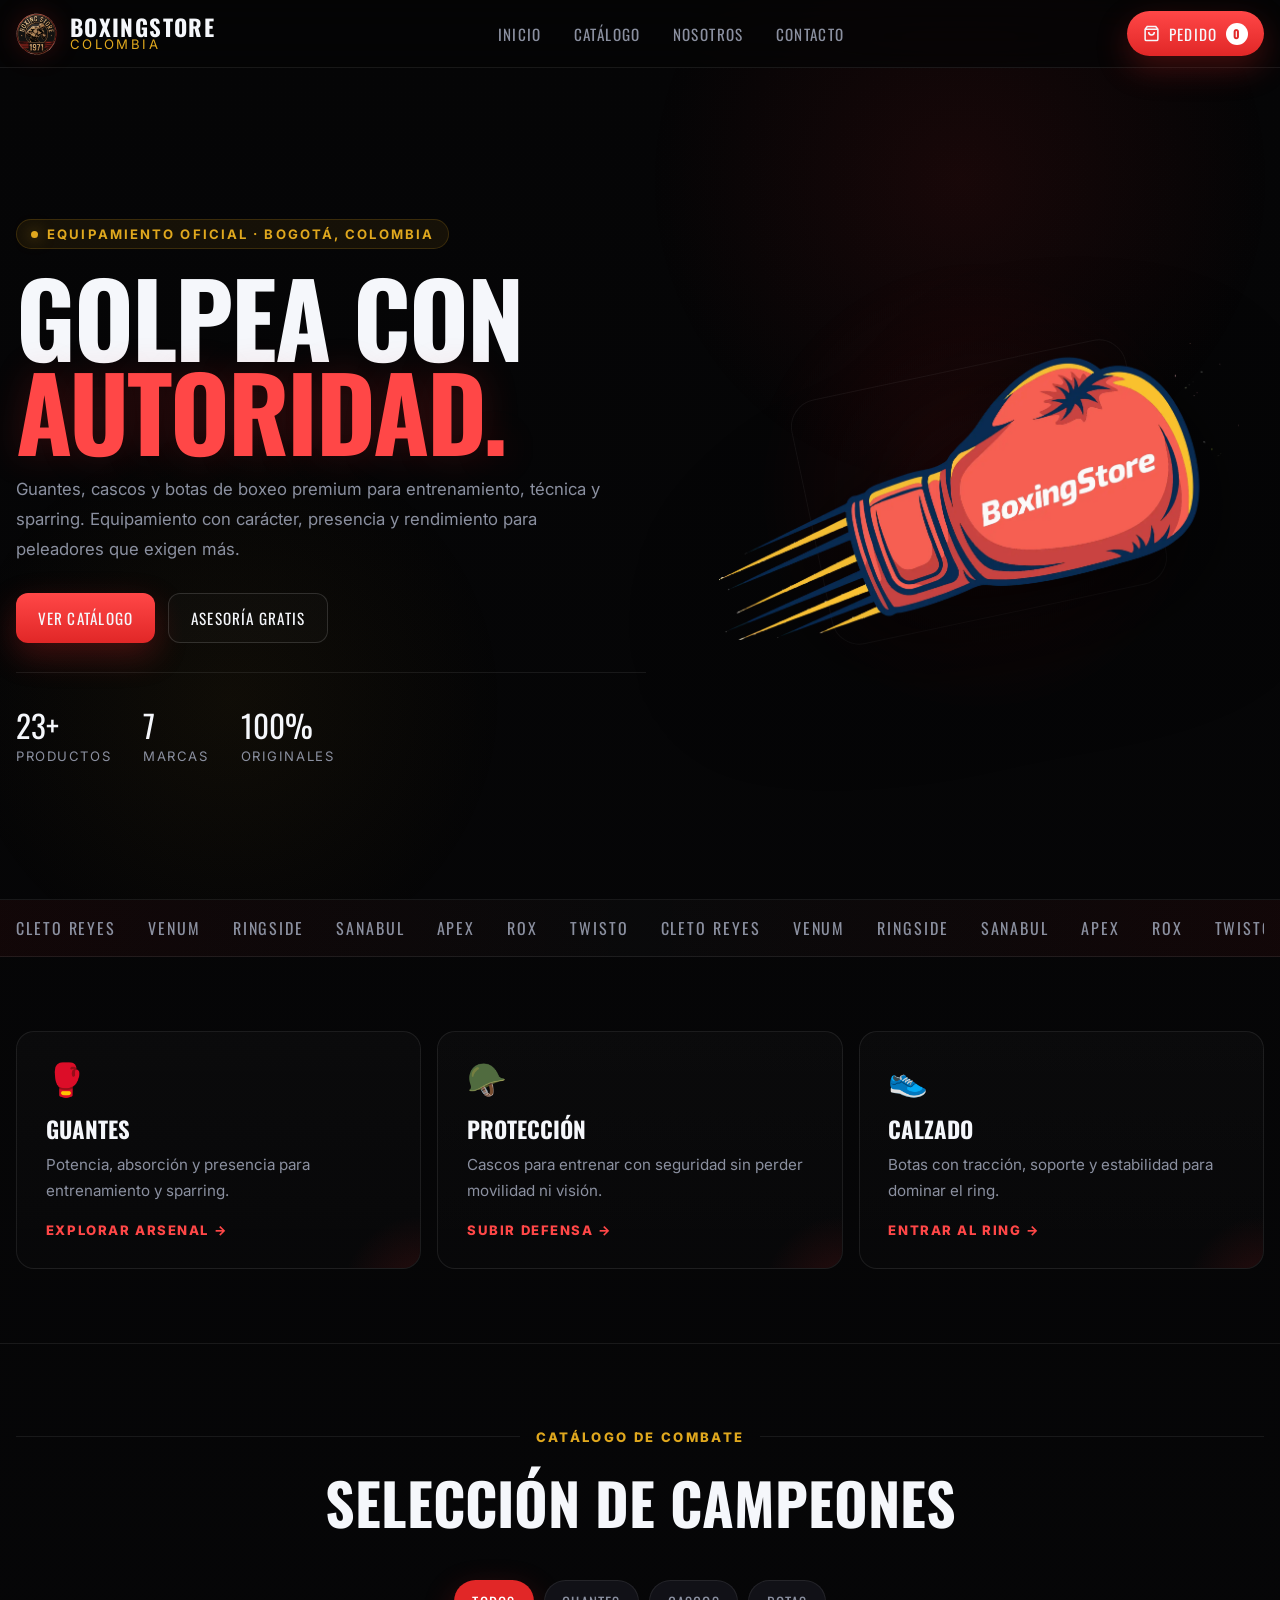
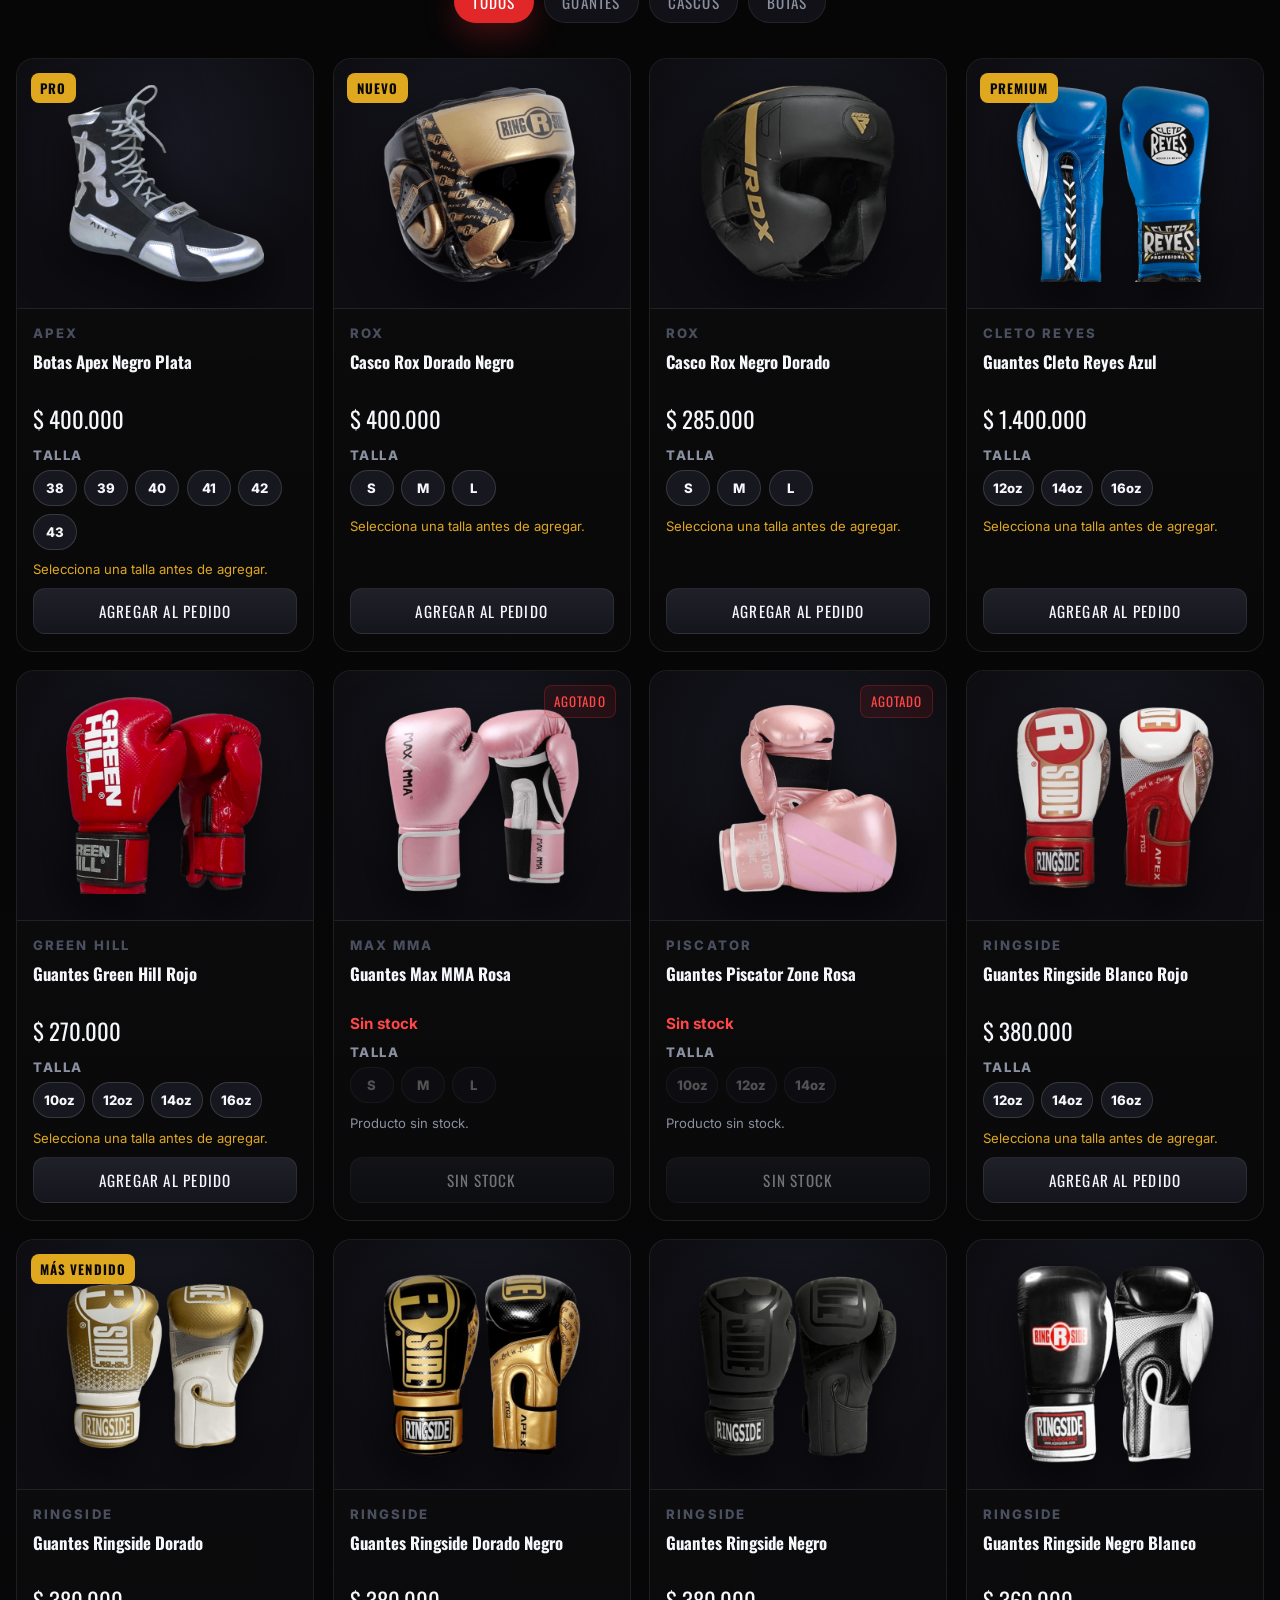
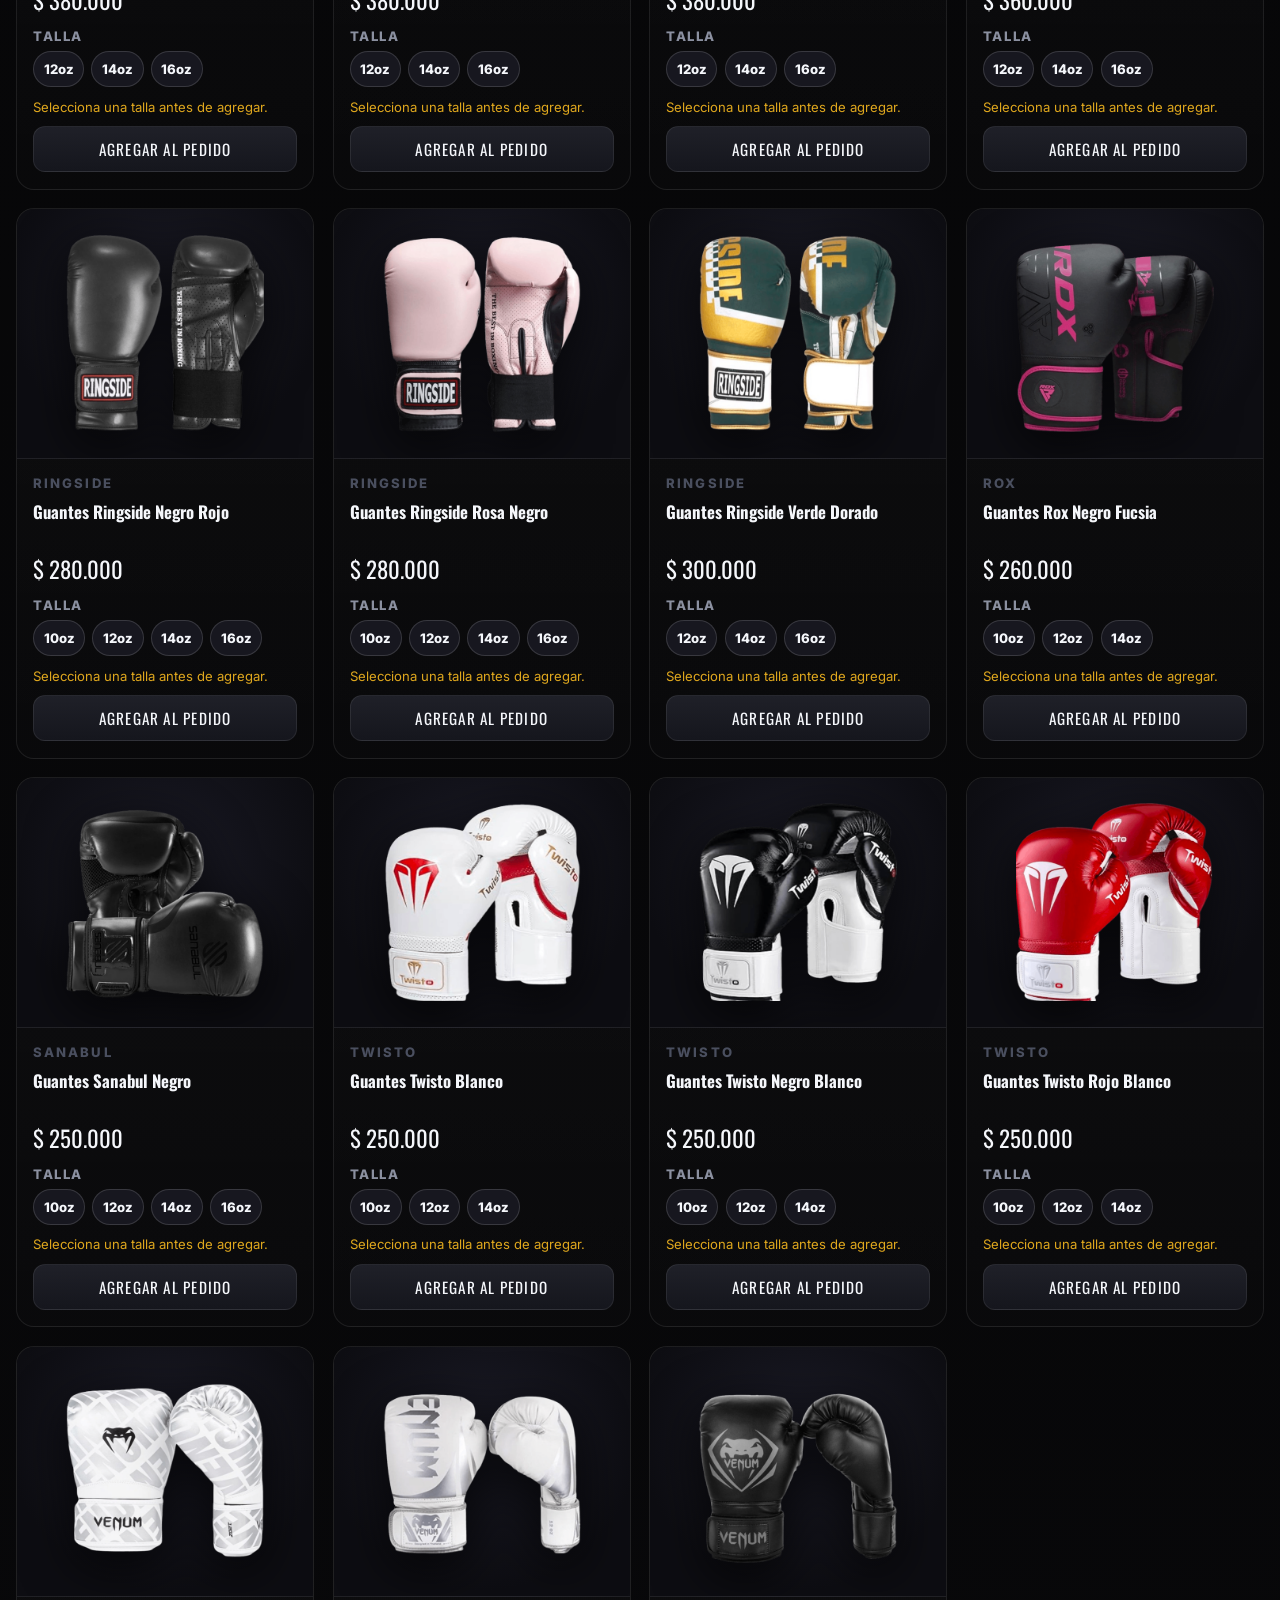
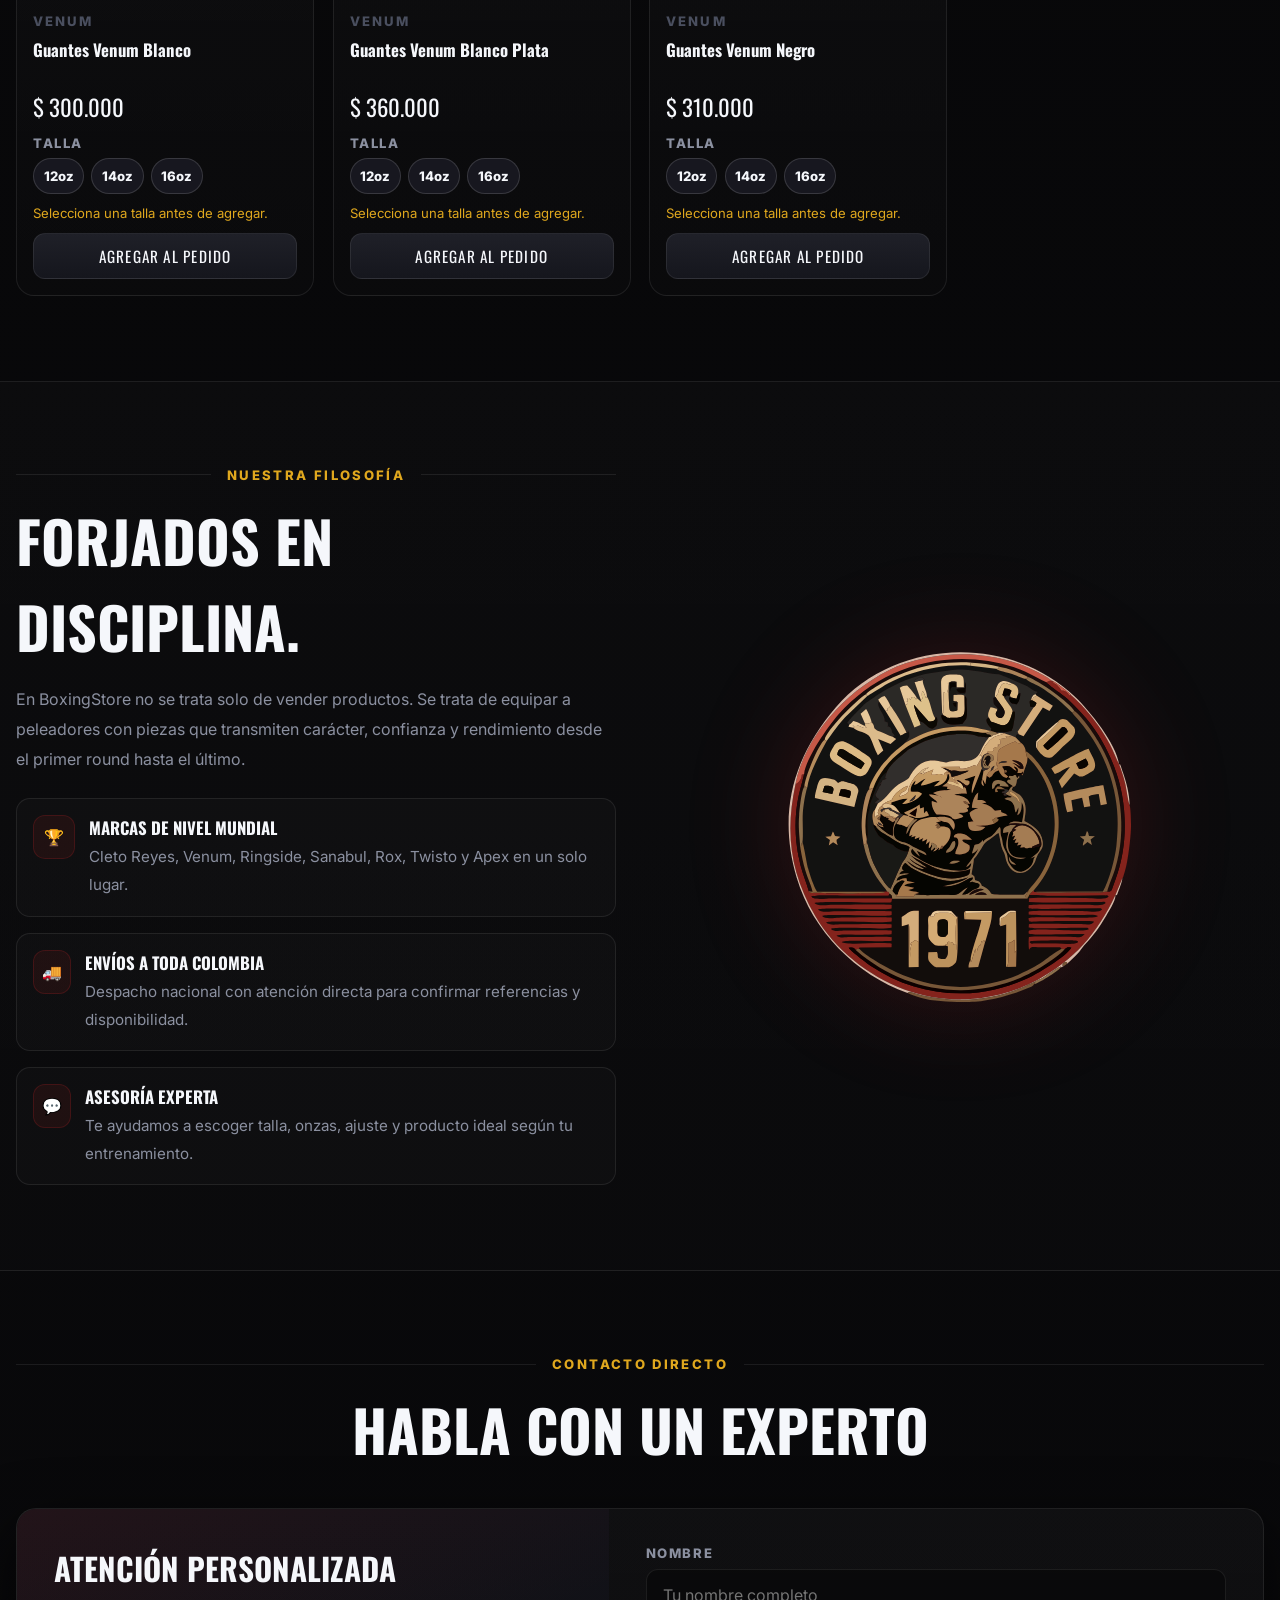
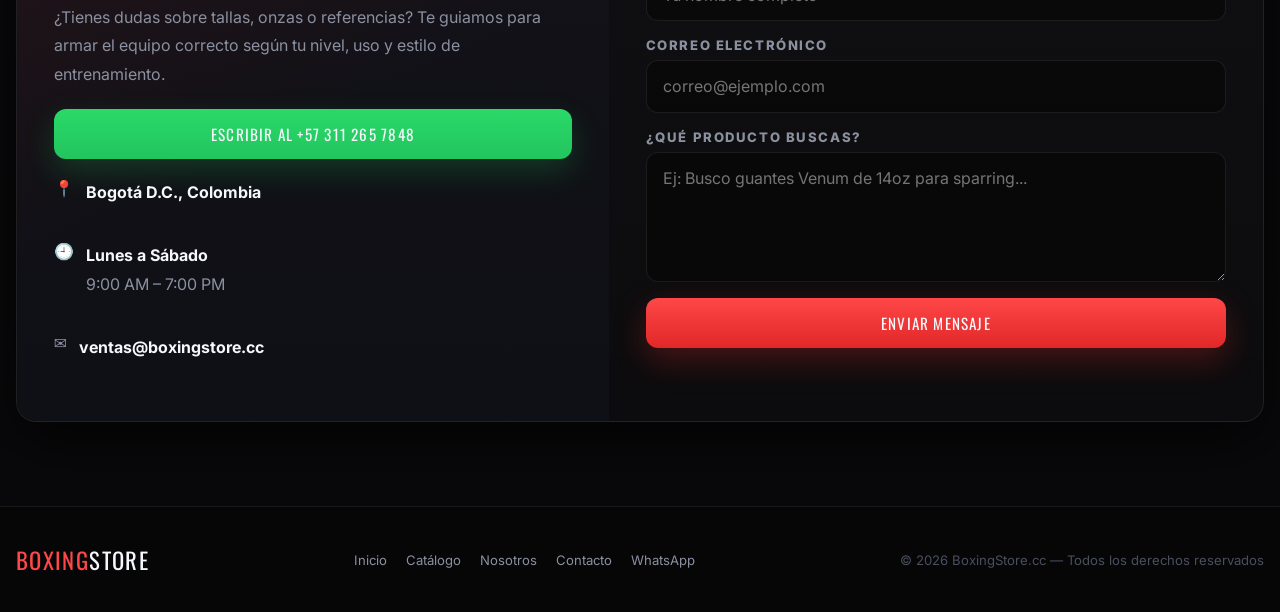
==== commit f45a8217: "update index se agrega persistencia al carrito y se activa el favicon" ====
--- a/index.html
+++ b/index.html
@@ -5,7 +5,10 @@
   <meta name="viewport" content="width=device-width, initial-scale=1.0, viewport-fit=cover" />
   <title>BoxingStore | Equipo de Boxeo Profesional en Colombia</title>
   <meta name="description" content="Guantes, cascos y botas de boxeo premium. El mejor equipo para entrenamiento, técnica y sparring. Envíos a toda Colombia." />
-  <link rel="icon" href="favicon.ico" />
+  <link rel="icon" type="image/svg+xml" href="assets/logo/logo.svg" />
+  <link rel="icon" type="image/png" sizes="32x32" href="assets/logo/logo.png" />
+  <link rel="icon" type="image/x-icon" href="favicon.ico" />
+  <link rel="apple-touch-icon" href="assets/logo/logo.png" />
   <link rel="preconnect" href="https://fonts.googleapis.com" />
   <link rel="preconnect" href="https://fonts.gstatic.com" crossorigin />
   <link href="https://fonts.googleapis.com/css2?family=Oswald:wght@400;500;600;700&family=Inter:wght@400;500;600;700;800&display=swap" rel="stylesheet" />
@@ -396,148 +399,152 @@
   </aside>
 
   <script>
-'use strict';
-const WA = '573112657848';
-const FALLBACK = 'assets/images/fx/fx-boxing-glove-hit.webp';
-const fmt = n => new Intl.NumberFormat('es-CO',{style:'currency',currency:'COP',minimumFractionDigits:0}).format(n);
-
-const PRODUCTS = [
-  {id:23,name:'Botas Apex Negro Plata',brand:'Apex',price:400000,cat:'botas',img:'assets/images/products/botas-apex-negro-plata.png',badge:'Pro',oos:false,sizes:['38','39','40','41','42','43']},
-  {id:21,name:'Casco Rox Dorado Negro',brand:'Rox',price:400000,cat:'cascos',img:'assets/images/products/casco-rox-dorado-negro.png',badge:'Nuevo',oos:false,sizes:['S','M','L']},
-  {id:22,name:'Casco Rox Negro Dorado',brand:'Rox',price:285000,cat:'cascos',img:'assets/images/products/casco-rox-negro-dorado.png',badge:null,oos:false,sizes:['S','M','L']},
-  {id:1,name:'Guantes Cleto Reyes Azul',brand:'Cleto Reyes',price:1400000,cat:'guantes',img:'assets/images/products/guantes-cleto-reyes-azul.png',badge:'Premium',oos:false,sizes:['12oz','14oz','16oz']},
-  {id:2,name:'Guantes Green Hill Rojo',brand:'Green Hill',price:270000,cat:'guantes',img:'assets/images/products/guantes-green-hill-rojo.png',badge:null,oos:false,sizes:['10oz','12oz','14oz','16oz']},
-  {id:3,name:'Guantes Max MMA Rosa',brand:'Max MMA',price:0,cat:'guantes',img:'assets/images/products/guantes-max-mma-rosa.png',badge:null,oos:true,sizes:['S','M','L']},
-  {id:4,name:'Guantes Piscator Zone Rosa',brand:'Piscator',price:0,cat:'guantes',img:'assets/images/products/guantes-piscator-zone-rosa.png',badge:null,oos:true,sizes:['10oz','12oz','14oz']},
-  {id:5,name:'Guantes Ringside Blanco Rojo',brand:'Ringside',price:380000,cat:'guantes',img:'assets/images/products/guantes-ringside-blanco-rojo.png',badge:null,oos:false,sizes:['12oz','14oz','16oz']},
-  {id:6,name:'Guantes Ringside Dorado',brand:'Ringside',price:380000,cat:'guantes',img:'assets/images/products/guantes-ringside-dorado.png',badge:'Más vendido',oos:false,sizes:['12oz','14oz','16oz']},
-  {id:7,name:'Guantes Ringside Dorado Negro',brand:'Ringside',price:380000,cat:'guantes',img:'assets/images/products/guantes-ringside-dorado-negro.png',badge:null,oos:false,sizes:['12oz','14oz','16oz']},
-  {id:8,name:'Guantes Ringside Negro',brand:'Ringside',price:380000,cat:'guantes',img:'assets/images/products/guantes-ringside-negro.png',badge:null,oos:false,sizes:['12oz','14oz','16oz']},
-  {id:9,name:'Guantes Ringside Negro Blanco',brand:'Ringside',price:360000,cat:'guantes',img:'assets/images/products/guantes-ringside-negro-blanco.png',badge:null,oos:false,sizes:['12oz','14oz','16oz']},
-  {id:10,name:'Guantes Ringside Negro Rojo',brand:'Ringside',price:280000,cat:'guantes',img:'assets/images/products/guantes-ringside-negro-rojo.png',badge:null,oos:false,sizes:['10oz','12oz','14oz','16oz']},
-  {id:11,name:'Guantes Ringside Rosa Negro',brand:'Ringside',price:280000,cat:'guantes',img:'assets/images/products/guantes-ringside-rosa-negro.png',badge:null,oos:false,sizes:['10oz','12oz','14oz']},
-  {id:12,name:'Guantes Ringside Verde Dorado',brand:'Ringside',price:300000,cat:'guantes',img:'assets/images/products/guantes-ringside-verde-dorado.png',badge:null,oos:false,sizes:['12oz','14oz','16oz']},
-  {id:13,name:'Guantes Rox Negro Fucsia',brand:'Rox',price:260000,cat:'guantes',img:'assets/images/products/guantes-rox-negro-fucsia.png',badge:null,oos:false,sizes:['10oz','12oz','14oz']},
-  {id:14,name:'Guantes Sanabul Negro',brand:'Sanabul',price:250000,cat:'guantes',img:'assets/images/products/guantes-sanabul-negro.png',badge:null,oos:false,sizes:['10oz','12oz','14oz','16oz']},
-  {id:15,name:'Guantes Twisto Blanco',brand:'Twisto',price:250000,cat:'guantes',img:'assets/images/products/guantes-twisto-blanco.png',badge:null,oos:false,sizes:['10oz','12oz','14oz']},
-  {id:16,name:'Guantes Twisto Negro Blanco',brand:'Twisto',price:250000,cat:'guantes',img:'assets/images/products/guantes-twisto-negro-blanco.png',badge:null,oos:false,sizes:['10oz','12oz','14oz']},
-  {id:17,name:'Guantes Twisto Rojo Blanco',brand:'Twisto',price:250000,cat:'guantes',img:'assets/images/products/guantes-twisto-rojo-blanco.png',badge:null,oos:false,sizes:['10oz','12oz','14oz']},
-  {id:18,name:'Guantes Venum Blanco',brand:'Venum',price:300000,cat:'guantes',img:'assets/images/products/guantes-venum-blanco.png',badge:null,oos:false,sizes:['12oz','14oz','16oz']},
-  {id:19,name:'Guantes Venum Blanco Plata',brand:'Venum',price:360000,cat:'guantes',img:'assets/images/products/guantes-venum-blanco-plata.png',badge:null,oos:false,sizes:['12oz','14oz','16oz']},
-  {id:20,name:'Guantes Venum Negro',brand:'Venum',price:310000,cat:'guantes',img:'assets/images/products/guantes-venum-negro.png',badge:null,oos:false,sizes:['12oz','14oz','16oz']}
+"use strict";
+const WA = 573112657848;
+const FALLBACK = "assets/images/fx/fx-boxing-glove-hit.webp";
+const CART_KEY = "boxingstore_cart_v1";
+const fmt = n => new Intl.NumberFormat("es-CO",{style:"currency",currency:"COP",minimumFractionDigits:0}).format(n);
+const PRODUCTS=[
+{id:23,name:"Botas Apex Negro Plata",brand:"Apex",price:400000,cat:"botas",img:"assets/images/products/botas-apex-negro-plata.png",badge:"Pro",oos:false,sizes:["38","39","40","41","42","43"]},
+{id:21,name:"Casco Rox Dorado Negro",brand:"Rox",price:400000,cat:"cascos",img:"assets/images/products/casco-rox-dorado-negro.png",badge:"Nuevo",oos:false,sizes:["S","M","L"]},
+{id:22,name:"Casco Rox Negro Dorado",brand:"Rox",price:285000,cat:"cascos",img:"assets/images/products/casco-rox-negro-dorado.png",badge:null,oos:false,sizes:["S","M","L"]},
+{id:1,name:"Guantes Cleto Reyes Azul",brand:"Cleto Reyes",price:1400000,cat:"guantes",img:"assets/images/products/guantes-cleto-reyes-azul.png",badge:"Premium",oos:false,sizes:["12oz","14oz","16oz"]},
+{id:2,name:"Guantes Green Hill Rojo",brand:"Green Hill",price:270000,cat:"guantes",img:"assets/images/products/guantes-green-hill-rojo.png",badge:null,oos:false,sizes:["10oz","12oz","14oz","16oz"]},
+{id:3,name:"Guantes Max MMA Rosa",brand:"Max MMA",price:0,cat:"guantes",img:"assets/images/products/guantes-max-mma-rosa.png",badge:null,oos:true,sizes:["S","M","L"]},
+{id:4,name:"Guantes Piscator Zone Rosa",brand:"Piscator",price:0,cat:"guantes",img:"assets/images/products/guantes-piscator-zone-rosa.png",badge:null,oos:true,sizes:["10oz","12oz","14oz"]},
+{id:5,name:"Guantes Ringside Blanco Rojo",brand:"Ringside",price:380000,cat:"guantes",img:"assets/images/products/guantes-ringside-blanco-rojo.png",badge:null,oos:false,sizes:["12oz","14oz","16oz"]},
+{id:6,name:"Guantes Ringside Dorado",brand:"Ringside",price:380000,cat:"guantes",img:"assets/images/products/guantes-ringside-dorado.png",badge:"Más vendido",oos:false,sizes:["12oz","14oz","16oz"]},
+{id:7,name:"Guantes Ringside Dorado Negro",brand:"Ringside",price:380000,cat:"guantes",img:"assets/images/products/guantes-ringside-dorado-negro.png",badge:null,oos:false,sizes:["12oz","14oz","16oz"]},
+{id:8,name:"Guantes Ringside Negro",brand:"Ringside",price:380000,cat:"guantes",img:"assets/images/products/guantes-ringside-negro.png",badge:null,oos:false,sizes:["12oz","14oz","16oz"]},
+{id:9,name:"Guantes Ringside Negro Blanco",brand:"Ringside",price:360000,cat:"guantes",img:"assets/images/products/guantes-ringside-negro-blanco.png",badge:null,oos:false,sizes:["12oz","14oz","16oz"]},
+{id:10,name:"Guantes Ringside Negro Rojo",brand:"Ringside",price:280000,cat:"guantes",img:"assets/images/products/guantes-ringside-negro-rojo.png",badge:null,oos:false,sizes:["10oz","12oz","14oz","16oz"]},
+{id:11,name:"Guantes Ringside Rosa Negro",brand:"Ringside",price:280000,cat:"guantes",img:"assets/images/products/guantes-ringside-rosa-negro.png",badge:null,oos:false,sizes:["10oz","12oz","14oz","16oz"]},
+{id:12,name:"Guantes Ringside Verde Dorado",brand:"Ringside",price:300000,cat:"guantes",img:"assets/images/products/guantes-ringside-verde-dorado.png",badge:null,oos:false,sizes:["12oz","14oz","16oz"]},
+{id:13,name:"Guantes Rox Negro Fucsia",brand:"Rox",price:260000,cat:"guantes",img:"assets/images/products/guantes-rox-negro-fucsia.png",badge:null,oos:false,sizes:["10oz","12oz","14oz"]},
+{id:14,name:"Guantes Sanabul Negro",brand:"Sanabul",price:250000,cat:"guantes",img:"assets/images/products/guantes-sanabul-negro.png",badge:null,oos:false,sizes:["10oz","12oz","14oz","16oz"]},
+{id:15,name:"Guantes Twisto Blanco",brand:"Twisto",price:250000,cat:"guantes",img:"assets/images/products/guantes-twisto-blanco.png",badge:null,oos:false,sizes:["10oz","12oz","14oz"]},
+{id:16,name:"Guantes Twisto Negro Blanco",brand:"Twisto",price:250000,cat:"guantes",img:"assets/images/products/guantes-twisto-negro-blanco.png",badge:null,oos:false,sizes:["10oz","12oz","14oz"]},
+{id:17,name:"Guantes Twisto Rojo Blanco",brand:"Twisto",price:250000,cat:"guantes",img:"assets/images/products/guantes-twisto-rojo-blanco.png",badge:null,oos:false,sizes:["10oz","12oz","14oz"]},
+{id:18,name:"Guantes Venum Blanco",brand:"Venum",price:300000,cat:"guantes",img:"assets/images/products/guantes-venum-blanco.png",badge:null,oos:false,sizes:["12oz","14oz","16oz"]},
+{id:19,name:"Guantes Venum Blanco Plata",brand:"Venum",price:360000,cat:"guantes",img:"assets/images/products/guantes-venum-blanco-plata.png",badge:null,oos:false,sizes:["12oz","14oz","16oz"]},
+{id:20,name:"Guantes Venum Negro",brand:"Venum",price:310000,cat:"guantes",img:"assets/images/products/guantes-venum-negro.png",badge:null,oos:false,sizes:["12oz","14oz","16oz"]}
 ];
 
-let currentFilter = 'all';
-let selectedSizes = {};
-let cart = [];
-
-const grid = document.getElementById('productGrid');
-const filters = document.getElementById('filters');
-const drawer = document.getElementById('drawer');
-const backdrop = document.getElementById('backdrop');
-const drawerBody = document.getElementById('drawerBody');
-const drawerTotal = document.getElementById('drawerTotal');
-const waOrder = document.getElementById('waOrder');
-const cartNum = document.getElementById('cartNum');
-
-function renderProducts(filter='all'){
-  const list = filter === 'all' ? PRODUCTS : PRODUCTS.filter(p => p.cat === filter);
-  grid.innerHTML = list.map(p => {
-    const activeSize = selectedSizes[p.id] || '';
-    const sizeHtml = (p.sizes || []).map(size => `
-      <button class="sizechip ${activeSize===size?'active':''}" ${p.oos?'disabled':''} onclick="selectSize(${p.id}, '${size}')">${size}</button>
-    `).join('');
-    const helper = p.oos ? 'Producto sin stock.' : activeSize ? `Talla elegida: ${activeSize}` : 'Selecciona una talla antes de agregar.';
-    return `
-      <article class="card">
-        ${p.badge ? `<span class="badge">${p.badge}</span>` : ''}
-        ${p.oos ? `<span class="badge2">Agotado</span>` : ''}
-        <div class="pimg"><img src="${p.img}" alt="${p.name}" loading="lazy" onerror="this.onerror=null;this.src='${FALLBACK}'"></div>
-        <div class="pinfo">
-          <div class="brandline">${p.brand}</div>
-          <h3 class="pname">${p.name}</h3>
-          <div class="pprice ${p.oos ? 'out' : ''}">${p.oos ? 'Sin stock' : fmt(p.price)}</div>
-          <div class="sizewrap">
-            <div class="sizelbl">Talla</div>
-            <div class="sizegrid">${sizeHtml}</div>
-            <div class="helper ${!p.oos && !activeSize ? 'warn' : ''}">${helper}</div>
-          </div>
-          <button class="addbtn" ${p.oos ? 'disabled' : ''} onclick="addToCart(${p.id})">${p.oos ? 'Sin stock' : 'Agregar al pedido'}</button>
-        </div>
-      </article>`;
-  }).join('');
-}
-
-function selectSize(id,size){
-  selectedSizes[id]=size;
-  renderProducts(currentFilter);
-}
-window.selectSize = selectSize;
-
-filters.addEventListener('click', e => {
-  const btn = e.target.closest('[data-filter]');
-  if(!btn) return;
-  document.querySelectorAll('.fbtn').forEach(x=>x.classList.remove('active'));
-  btn.classList.add('active');
-  currentFilter = btn.dataset.filter;
+let currentFilter="all", selectedSizes={}, cart=[];
+
+// ── PERSISTENCIA localStorage ──────────────────────────────
+function loadCart(){
+  try{ const s=localStorage.getItem(CART_KEY); cart=s?JSON.parse(s):[]; }
+  catch(e){ cart=[]; }
+}
+function saveCart(){
+  try{ localStorage.setItem(CART_KEY,JSON.stringify(cart)); }
+  catch(e){}
+}
+
+// ── RENDER PRODUCTOS ──────────────────────────────────────
+const grid=document.getElementById("productGrid");
+const filters=document.getElementById("filters");
+const drawer=document.getElementById("drawer");
+const backdrop=document.getElementById("backdrop");
+const drawerBody=document.getElementById("drawerBody");
+const drawerTotal=document.getElementById("drawerTotal");
+const waOrder=document.getElementById("waOrder");
+const cartNum=document.getElementById("cartNum");
+
+function renderProducts(filter){
+  filter=filter||"all";
+  const list=filter==="all"?PRODUCTS:PRODUCTS.filter(p=>p.cat===filter);
+  grid.innerHTML=list.map(p=>{
+    const active=selectedSizes[p.id];
+    const sizeHtml=p.sizes.map(sz=>`<button class="sizechip${active===sz?" active":""}"${p.oos?" disabled":""} onclick="selectSize(${p.id},'${sz}')">${sz}</button>`).join("");
+    const helperCls=(!p.oos&&!active)?" warn":"";
+    const helperTxt=p.oos?"Producto sin stock.":active?`Talla elegida: ${active}`:"Selecciona una talla antes de agregar.";
+    return `<article class="card">
+      ${p.badge?`<span class="badge">${p.badge}</span>`:""}
+      ${p.oos?`<span class="badge2">Agotado</span>`:""}
+      <div class="pimg"><img src="${p.img}" alt="${p.name}" loading="lazy" onerror="this.onerror=null;this.src='${FALLBACK}'"></div>
+      <div class="pinfo">
+        <div class="brandline">${p.brand}</div>
+        <h3 class="pname">${p.name}</h3>
+        <div class="pprice${p.oos?" out":""}">${p.oos?"Sin stock":fmt(p.price)}</div>
+        <div class="sizewrap"><div class="sizelbl">Talla</div><div class="sizegrid">${sizeHtml}</div></div>
+        <div class="helper${helperCls}">${helperTxt}</div>
+        <button class="addbtn"${p.oos?" disabled":""} onclick="addToCart(${p.id})">${p.oos?"Sin stock":"Agregar al pedido"}</button>
+      </div>
+    </article>`;
+  }).join("");
+}
+function selectSize(id,sz){ selectedSizes[id]=sz; renderProducts(currentFilter); }
+window.selectSize=selectSize;
+
+filters.addEventListener("click",e=>{
+  const btn=e.target.closest("[data-filter]");
+  if(!btn)return;
+  document.querySelectorAll(".fbtn").forEach(x=>x.classList.remove("active"));
+  btn.classList.add("active");
+  currentFilter=btn.dataset.filter;
   renderProducts(currentFilter);
 });
 
 function filterTo(cat){
-  currentFilter = cat;
-  document.querySelectorAll('.fbtn').forEach(b=>b.classList.toggle('active', b.dataset.filter===cat));
+  currentFilter=cat;
+  document.querySelectorAll(".fbtn").forEach(b=>b.classList.toggle("active",b.dataset.filter===cat));
   renderProducts(cat);
-  document.getElementById('productos').scrollIntoView({behavior:'smooth'});
-}
-window.filterTo = filterTo;
-
-document.querySelectorAll('.cat').forEach(el => el.addEventListener('keydown', e => {
-  if(e.key === 'Enter' || e.key === ' '){ e.preventDefault(); el.click(); }
+  document.getElementById("productos").scrollIntoView({behavior:"smooth"});
+}
+window.filterTo=filterTo;
+
+document.querySelectorAll(".cat").forEach(el=>el.addEventListener("keydown",e=>{
+  if(e.key==="Enter"||e.key===" "){e.preventDefault();el.click();}
 }));
 
+// ── CARRITO ───────────────────────────────────────────────
 function addToCart(id){
-  const p = PRODUCTS.find(x=>x.id===id);
-  if(!p || p.oos) return;
-  const size = selectedSizes[id];
-  if(!size){ alert('Selecciona una talla antes de agregar este producto.'); return; }
-  const item = cart.find(x=>x.id===id && x.size===size);
-  if(item) item.qty += 1;
-  else cart.push({id:p.id,name:p.name,brand:p.brand,price:p.price,img:p.img,size,qty:1});
+  const p=PRODUCTS.find(x=>x.id===id);
+  if(!p||p.oos)return;
+  const sz=selectedSizes[id];
+  if(!sz){alert("Selecciona una talla antes de agregar este producto.");return;}
+  const item=cart.find(x=>x.id===id&&x.size===sz);
+  if(item)item.qty+=1;
+  else cart.push({id:p.id,name:p.name,brand:p.brand,price:p.price,img:p.img,size:sz,qty:1});
+  saveCart();
   syncCart();
-  playFX('hit');
+  playFX("hit");
   openCart();
 }
-window.addToCart = addToCart;
-
-function changeQty(id,size,delta){
-  const item = cart.find(x=>x.id===id && x.size===size);
-  if(!item) return;
-  item.qty += delta;
-  if(item.qty <= 0){ cart = cart.filter(x=>!(x.id===id && x.size===size)); playFX('ko'); }
+window.addToCart=addToCart;
+
+function changeQty(id,sz,delta){
+  const item=cart.find(x=>x.id===id&&x.size===sz);
+  if(!item)return;
+  item.qty+=delta;
+  if(item.qty<=0)cart=cart.filter(x=>!(x.id===id&&x.size===sz));
+  saveCart();
+  playFX("ko");
   syncCart();
 }
-window.changeQty = changeQty;
-
-function removeItem(id,size){
-  cart = cart.filter(x=>!(x.id===id && x.size===size));
-  playFX('ko');
+window.changeQty=changeQty;
+
+function removeItem(id,sz){
+  cart=cart.filter(x=>!(x.id===id&&x.size===sz));
+  saveCart();
+  playFX("ko");
   syncCart();
 }
-window.removeItem = removeItem;
+window.removeItem=removeItem;
 
 function syncCart(){
-  const count = cart.reduce((s,i)=>s+i.qty,0);
-  const total = cart.reduce((s,i)=>s+i.qty*i.price,0);
-  cartNum.textContent = count;
-  drawerTotal.textContent = fmt(total);
-
+  const count=cart.reduce((s,i)=>s+i.qty,0);
+  const total=cart.reduce((s,i)=>s+i.qty*i.price,0);
+  cartNum.textContent=count;
+  drawerTotal.textContent=fmt(total);
   if(!cart.length){
-    drawerBody.innerHTML = '<div class="empty"><div><div class="big">🥊</div><p>Tu carrito está vacío. Elige tu equipo y selecciona la talla ideal.</p></div></div>';
-    waOrder.href = `https://wa.me/${WA}`;
+    drawerBody.innerHTML=`<div class="empty"><div><div class="big">🥊</div><p>Tu carrito está vacío. Elige tu equipo y selecciona la talla ideal.</p></div></div>`;
+    waOrder.href=`https://wa.me/${WA}`;
     return;
   }
-
-  drawerBody.innerHTML = cart.map(i => `
+  drawerBody.innerHTML=cart.map(i=>`
     <div class="item">
       <div class="itemimg"><img src="${i.img}" alt="${i.name}" onerror="this.onerror=null;this.src='${FALLBACK}'"></div>
       <div>
@@ -545,57 +552,62 @@
         <div class="meta2">Talla ${i.size}</div>
         <div class="price">${fmt(i.price)}</div>
         <div class="qty">
-          <button class="qbtn" onclick="changeQty(${i.id}, '${i.size}', -1)">−</button>
+          <button class="qbtn" onclick="changeQty(${i.id},'${i.size}',-1)">−</button>
           <span>${i.qty}</span>
-          <button class="qbtn" onclick="changeQty(${i.id}, '${i.size}', 1)">+</button>
-        </div>
-      </div>
-      <button class="rm" onclick="removeItem(${i.id}, '${i.size}')">✕</button>
-    </div>
-  `).join('');
-
-  const lines = cart.map(i => `- ${i.name} | Talla: ${i.size} | Cantidad: ${i.qty} | Subtotal: ${fmt(i.qty*i.price)}`).join('\n');
-  const msg = encodeURIComponent(`Hola BoxingStore 🥊, quiero confirmar este pedido:\n\n${lines}\n\nTOTAL: ${fmt(total)}`);
-  waOrder.href = `https://wa.me/${WA}?text=${msg}`;
-}
-
-function openCart(){ drawer.classList.add('on'); backdrop.classList.add('on'); document.body.style.overflow='hidden'; }
-function closeCart(){ drawer.classList.remove('on'); backdrop.classList.remove('on'); document.body.style.overflow=''; }
-document.getElementById('openCart').addEventListener('click', openCart);
-document.getElementById('closeCart').addEventListener('click', closeCart);
-backdrop.addEventListener('click', closeCart);
-document.getElementById('clearCart').addEventListener('click', ()=>{ if(!cart.length) return; cart=[]; syncCart(); playFX('ko'); });
-document.addEventListener('keydown', e => { if(e.key==='Escape') closeCart(); });
-
-const menuBtn = document.getElementById('menuBtn');
-const mobnav = document.getElementById('mobnav');
-menuBtn.addEventListener('click', ()=>{
-  const open = mobnav.classList.toggle('open');
-  menuBtn.classList.toggle('open', open);
-  menuBtn.setAttribute('aria-expanded', open ? 'true' : 'false');
+          <button class="qbtn" onclick="changeQty(${i.id},'${i.size}',1)">+</button>
+        </div>
+      </div>
+      <button class="rm" onclick="removeItem(${i.id},'${i.size}')">×</button>
+    </div>`).join("");
+  const lines=cart.map(i=>`- ${i.name} | Talla: ${i.size} | Cant: ${i.qty} | Subtotal: ${fmt(i.qty*i.price)}`).join("%0A");
+  waOrder.href=`https://wa.me/${WA}?text=${encodeURIComponent("Hola BoxingStore, quiero confirmar este pedido:")}%0A${lines}%0A%0A${encodeURIComponent("Total: "+fmt(total))}`;
+}
+
+// ── DRAWER / NAV ─────────────────────────────────────────
+function openCart(){drawer.classList.add("on");backdrop.classList.add("on");document.body.style.overflow="hidden";}
+function closeCart(){drawer.classList.remove("on");backdrop.classList.remove("on");document.body.style.overflow="";}
+document.getElementById("openCart").addEventListener("click",openCart);
+document.getElementById("closeCart").addEventListener("click",closeCart);
+backdrop.addEventListener("click",closeCart);
+document.getElementById("clearCart").addEventListener("click",()=>{if(!cart.length)return;cart=[];saveCart();syncCart();playFX("ko");});
+document.addEventListener("keydown",e=>{if(e.key==="Escape")closeCart();});
+
+const menuBtn=document.getElementById("menuBtn");
+const mobnav=document.getElementById("mobnav");
+menuBtn.addEventListener("click",()=>{
+  const open=mobnav.classList.toggle("open");
+  menuBtn.classList.toggle("open",open);
+  menuBtn.setAttribute("aria-expanded",open?"true":"false");
 });
-mobnav.querySelectorAll('a').forEach(a=>a.addEventListener('click',()=>{mobnav.classList.remove('open');menuBtn.classList.remove('open');menuBtn.setAttribute('aria-expanded','false');}));
+mobnav.querySelectorAll("a").forEach(a=>a.addEventListener("click",()=>{
+  mobnav.classList.remove("open");
+  menuBtn.classList.remove("open");
+  menuBtn.setAttribute("aria-expanded","false");
+}));
 
 function playFX(type){
-  const el = document.getElementById(`fx-${type}`);
-  if(!el) return;
-  el.classList.remove('on');
+  const el=document.getElementById("fx-"+type);
+  if(!el)return;
+  el.classList.remove("on");
   void el.offsetWidth;
-  el.classList.add('on');
-  setTimeout(()=>el.classList.remove('on'),900);
-}
-
-document.getElementById('contactForm').addEventListener('submit', e=>{
+  el.classList.add("on");
+  setTimeout(()=>el.classList.remove("on"),900);
+}
+
+document.getElementById("contactForm").addEventListener("submit",e=>{
   e.preventDefault();
-  const s = document.getElementById('formStatus');
-  s.textContent = '¡Mensaje enviado! Te contactaremos muy pronto. 🥊';
+  const s=document.getElementById("formStatus");
+  s.textContent="Mensaje enviado. Te contactaremos muy pronto.";
   e.target.reset();
-  setTimeout(()=>s.textContent='',5000);
+  setTimeout(()=>s.textContent="",5000);
 });
 
-document.getElementById('year').textContent = new Date().getFullYear();
-renderProducts();
+document.getElementById("year").textContent=new Date().getFullYear();
+
+// ── INIT (cargar carrito guardado primero) ─────────────────
+loadCart();
+renderProducts("all");
 syncCart();
-  </script>
+</script>
 </body>
 </html>
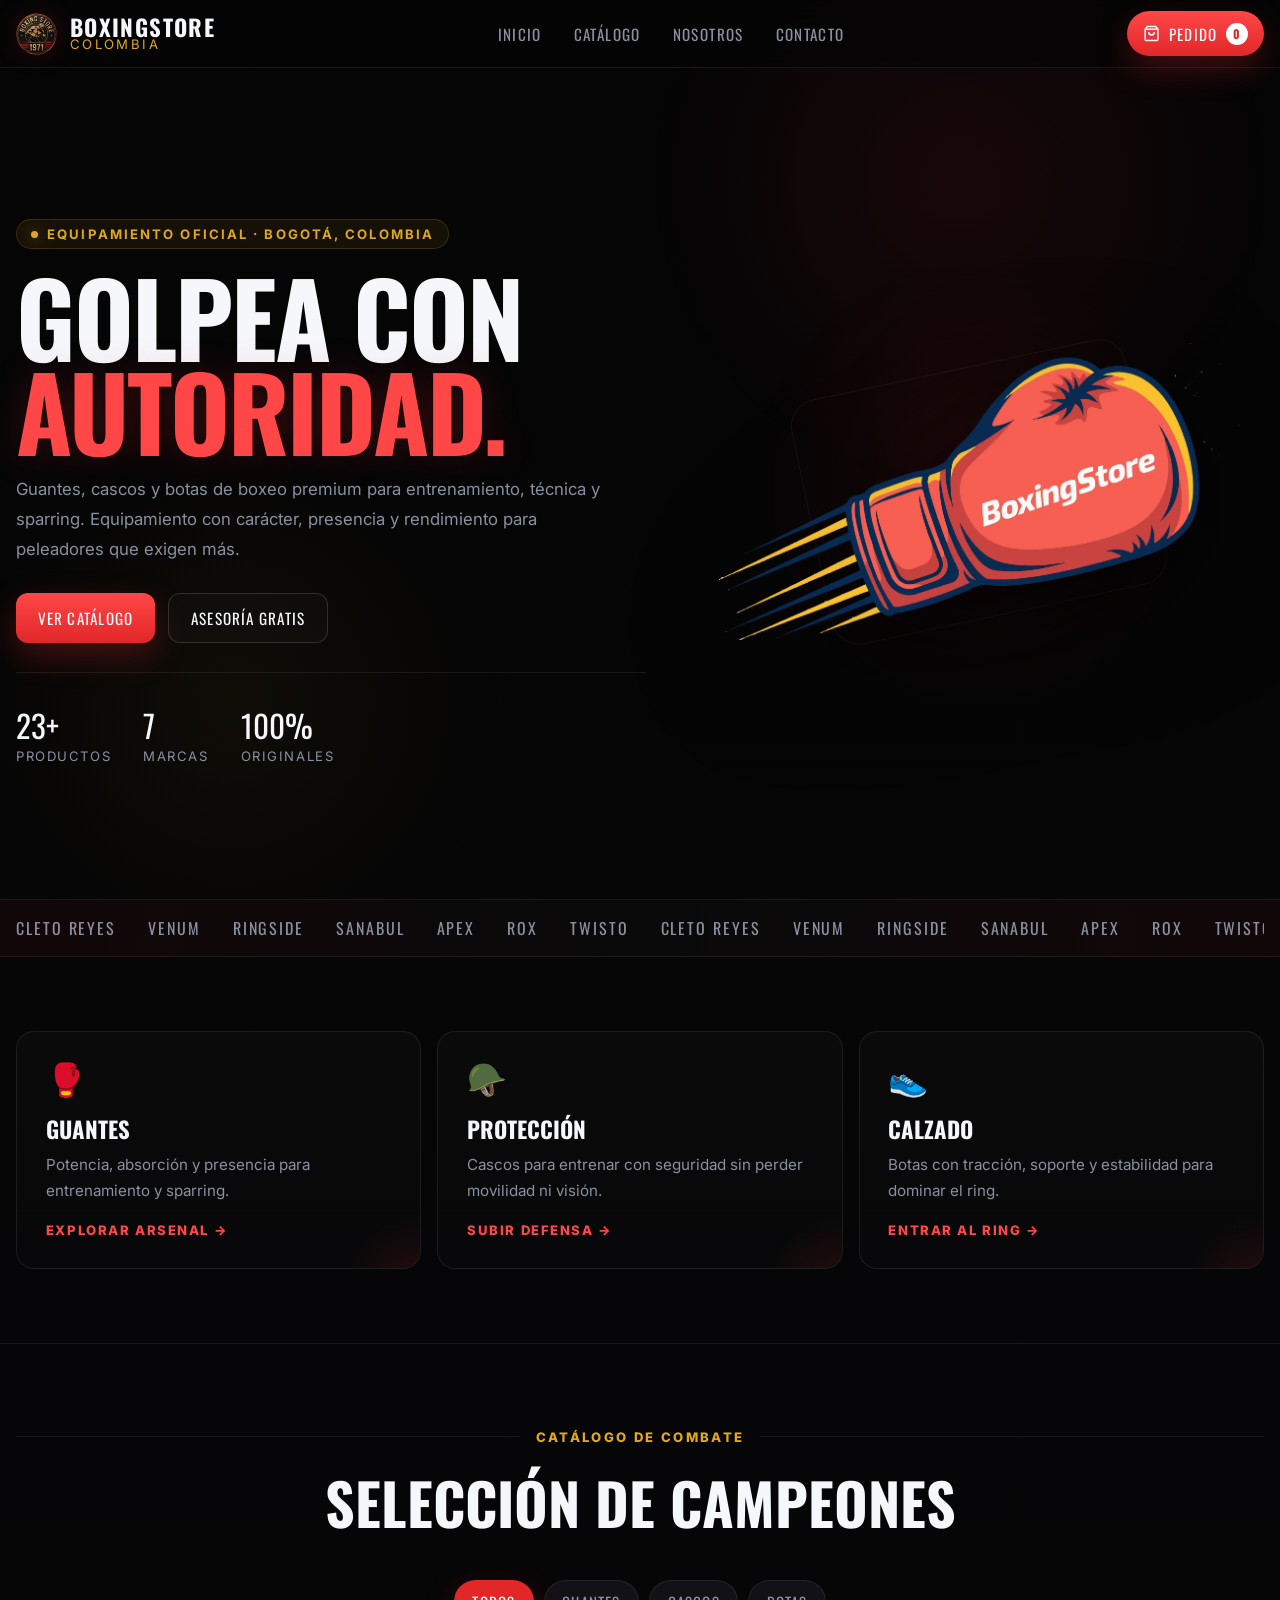
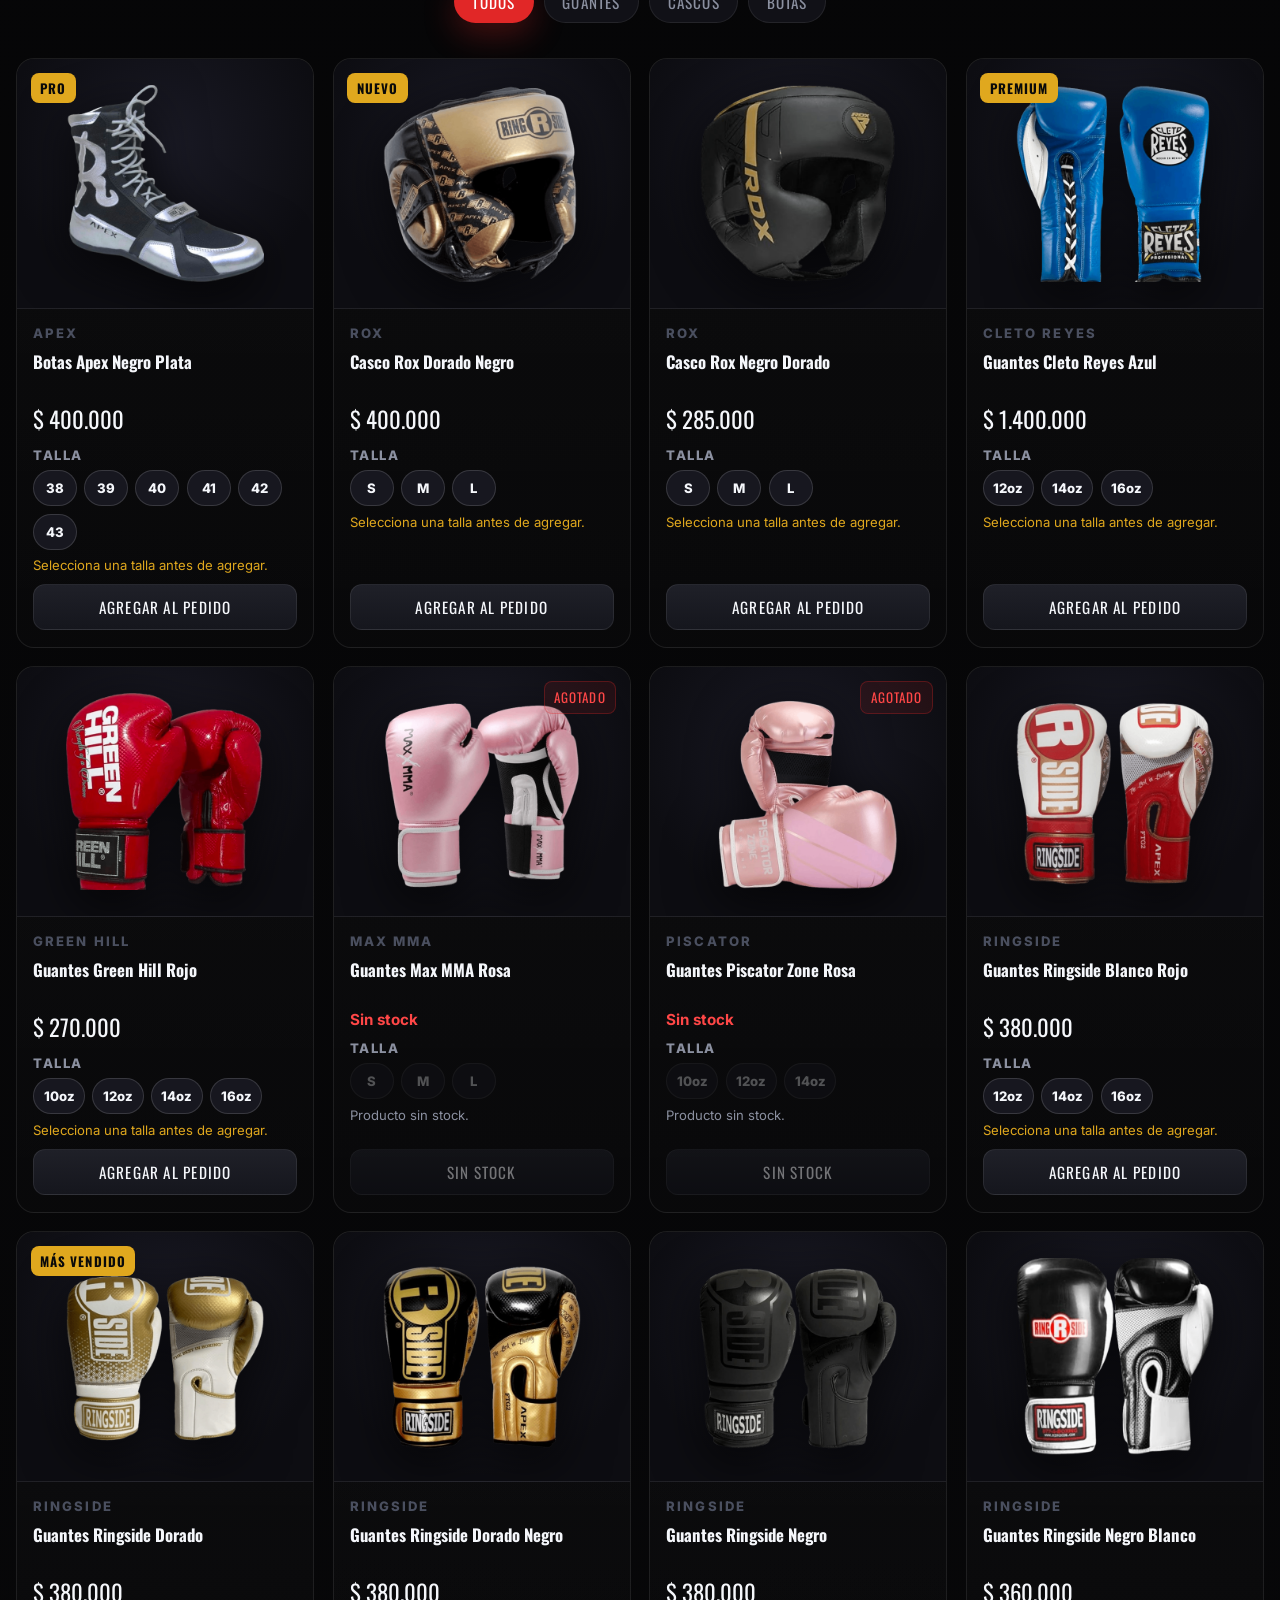
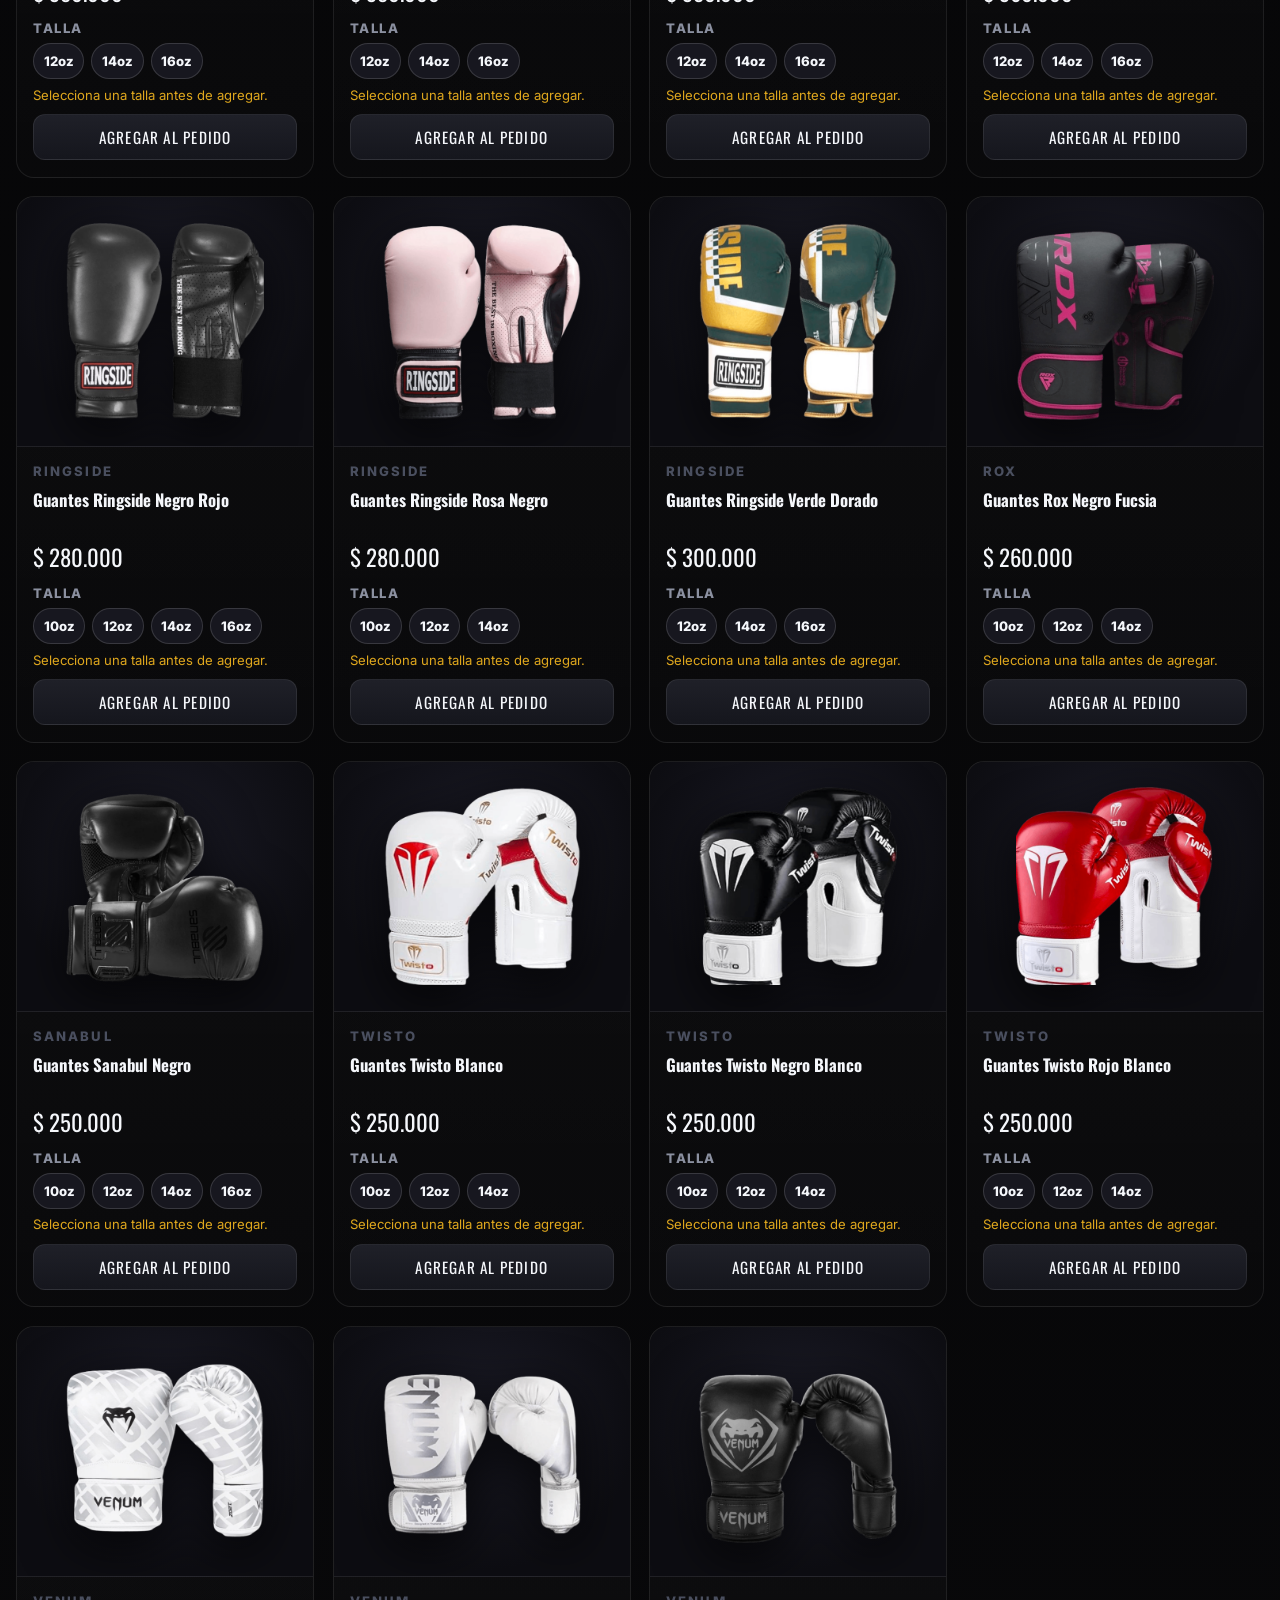
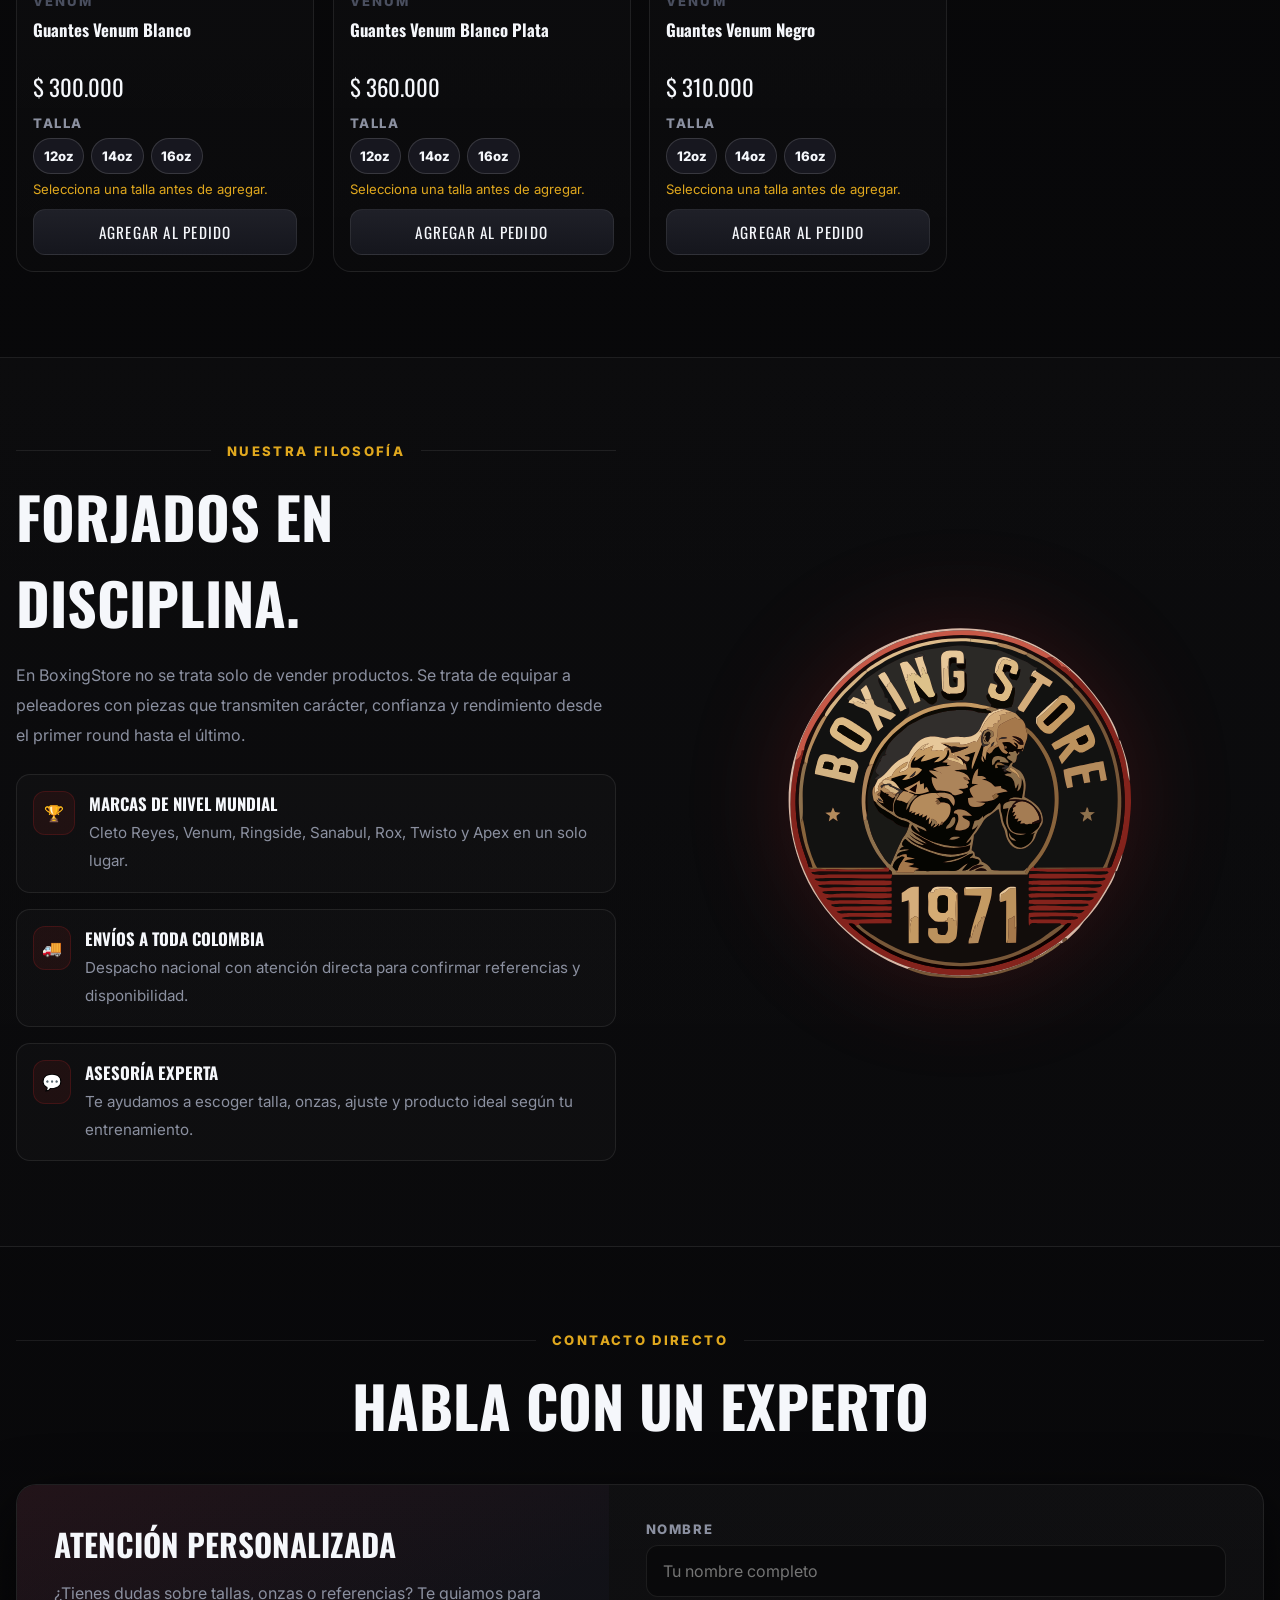
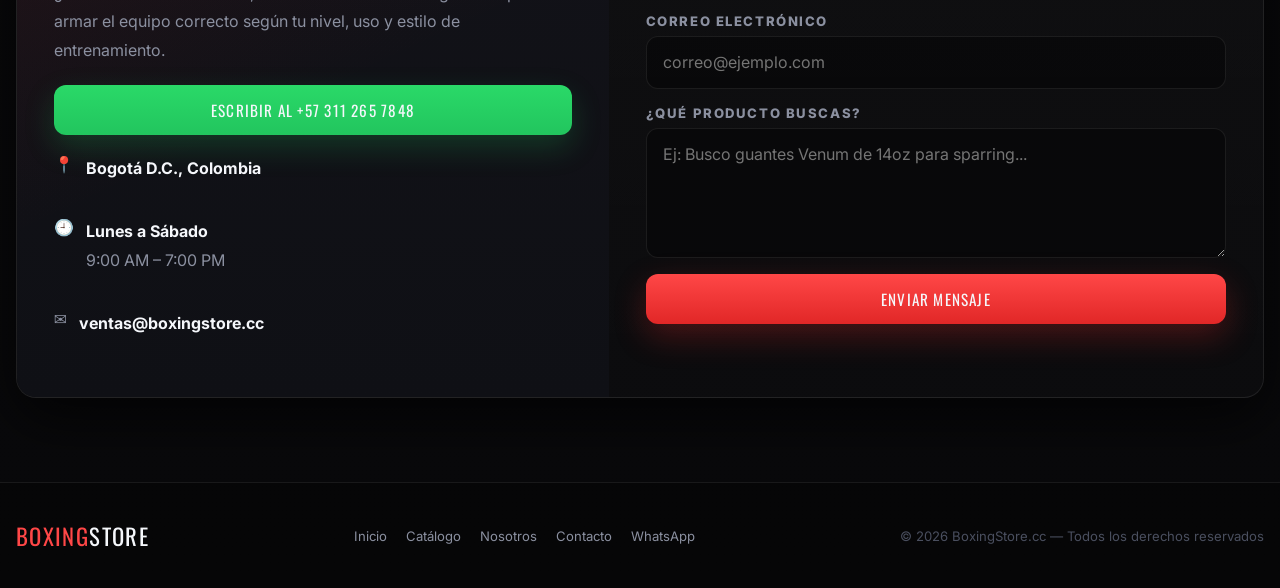
==== commit a819aee6: "sitemap y robots se agrega sitemap y robots" ====
--- a/index.html
+++ b/index.html
@@ -5,10 +5,7 @@
   <meta name="viewport" content="width=device-width, initial-scale=1.0, viewport-fit=cover" />
   <title>BoxingStore | Equipo de Boxeo Profesional en Colombia</title>
   <meta name="description" content="Guantes, cascos y botas de boxeo premium. El mejor equipo para entrenamiento, técnica y sparring. Envíos a toda Colombia." />
-  <link rel="icon" type="image/svg+xml" href="assets/logo/logo.svg" />
-  <link rel="icon" type="image/png" sizes="32x32" href="assets/logo/logo.png" />
-  <link rel="icon" type="image/x-icon" href="favicon.ico" />
-  <link rel="apple-touch-icon" href="assets/logo/logo.png" />
+  <link rel="icon" href="favicon.ico" />
   <link rel="preconnect" href="https://fonts.googleapis.com" />
   <link rel="preconnect" href="https://fonts.gstatic.com" crossorigin />
   <link href="https://fonts.googleapis.com/css2?family=Oswald:wght@400;500;600;700&family=Inter:wght@400;500;600;700;800&display=swap" rel="stylesheet" />
@@ -399,152 +396,148 @@
   </aside>
 
   <script>
-"use strict";
-const WA = 573112657848;
-const FALLBACK = "assets/images/fx/fx-boxing-glove-hit.webp";
-const CART_KEY = "boxingstore_cart_v1";
-const fmt = n => new Intl.NumberFormat("es-CO",{style:"currency",currency:"COP",minimumFractionDigits:0}).format(n);
-const PRODUCTS=[
-{id:23,name:"Botas Apex Negro Plata",brand:"Apex",price:400000,cat:"botas",img:"assets/images/products/botas-apex-negro-plata.png",badge:"Pro",oos:false,sizes:["38","39","40","41","42","43"]},
-{id:21,name:"Casco Rox Dorado Negro",brand:"Rox",price:400000,cat:"cascos",img:"assets/images/products/casco-rox-dorado-negro.png",badge:"Nuevo",oos:false,sizes:["S","M","L"]},
-{id:22,name:"Casco Rox Negro Dorado",brand:"Rox",price:285000,cat:"cascos",img:"assets/images/products/casco-rox-negro-dorado.png",badge:null,oos:false,sizes:["S","M","L"]},
-{id:1,name:"Guantes Cleto Reyes Azul",brand:"Cleto Reyes",price:1400000,cat:"guantes",img:"assets/images/products/guantes-cleto-reyes-azul.png",badge:"Premium",oos:false,sizes:["12oz","14oz","16oz"]},
-{id:2,name:"Guantes Green Hill Rojo",brand:"Green Hill",price:270000,cat:"guantes",img:"assets/images/products/guantes-green-hill-rojo.png",badge:null,oos:false,sizes:["10oz","12oz","14oz","16oz"]},
-{id:3,name:"Guantes Max MMA Rosa",brand:"Max MMA",price:0,cat:"guantes",img:"assets/images/products/guantes-max-mma-rosa.png",badge:null,oos:true,sizes:["S","M","L"]},
-{id:4,name:"Guantes Piscator Zone Rosa",brand:"Piscator",price:0,cat:"guantes",img:"assets/images/products/guantes-piscator-zone-rosa.png",badge:null,oos:true,sizes:["10oz","12oz","14oz"]},
-{id:5,name:"Guantes Ringside Blanco Rojo",brand:"Ringside",price:380000,cat:"guantes",img:"assets/images/products/guantes-ringside-blanco-rojo.png",badge:null,oos:false,sizes:["12oz","14oz","16oz"]},
-{id:6,name:"Guantes Ringside Dorado",brand:"Ringside",price:380000,cat:"guantes",img:"assets/images/products/guantes-ringside-dorado.png",badge:"Más vendido",oos:false,sizes:["12oz","14oz","16oz"]},
-{id:7,name:"Guantes Ringside Dorado Negro",brand:"Ringside",price:380000,cat:"guantes",img:"assets/images/products/guantes-ringside-dorado-negro.png",badge:null,oos:false,sizes:["12oz","14oz","16oz"]},
-{id:8,name:"Guantes Ringside Negro",brand:"Ringside",price:380000,cat:"guantes",img:"assets/images/products/guantes-ringside-negro.png",badge:null,oos:false,sizes:["12oz","14oz","16oz"]},
-{id:9,name:"Guantes Ringside Negro Blanco",brand:"Ringside",price:360000,cat:"guantes",img:"assets/images/products/guantes-ringside-negro-blanco.png",badge:null,oos:false,sizes:["12oz","14oz","16oz"]},
-{id:10,name:"Guantes Ringside Negro Rojo",brand:"Ringside",price:280000,cat:"guantes",img:"assets/images/products/guantes-ringside-negro-rojo.png",badge:null,oos:false,sizes:["10oz","12oz","14oz","16oz"]},
-{id:11,name:"Guantes Ringside Rosa Negro",brand:"Ringside",price:280000,cat:"guantes",img:"assets/images/products/guantes-ringside-rosa-negro.png",badge:null,oos:false,sizes:["10oz","12oz","14oz","16oz"]},
-{id:12,name:"Guantes Ringside Verde Dorado",brand:"Ringside",price:300000,cat:"guantes",img:"assets/images/products/guantes-ringside-verde-dorado.png",badge:null,oos:false,sizes:["12oz","14oz","16oz"]},
-{id:13,name:"Guantes Rox Negro Fucsia",brand:"Rox",price:260000,cat:"guantes",img:"assets/images/products/guantes-rox-negro-fucsia.png",badge:null,oos:false,sizes:["10oz","12oz","14oz"]},
-{id:14,name:"Guantes Sanabul Negro",brand:"Sanabul",price:250000,cat:"guantes",img:"assets/images/products/guantes-sanabul-negro.png",badge:null,oos:false,sizes:["10oz","12oz","14oz","16oz"]},
-{id:15,name:"Guantes Twisto Blanco",brand:"Twisto",price:250000,cat:"guantes",img:"assets/images/products/guantes-twisto-blanco.png",badge:null,oos:false,sizes:["10oz","12oz","14oz"]},
-{id:16,name:"Guantes Twisto Negro Blanco",brand:"Twisto",price:250000,cat:"guantes",img:"assets/images/products/guantes-twisto-negro-blanco.png",badge:null,oos:false,sizes:["10oz","12oz","14oz"]},
-{id:17,name:"Guantes Twisto Rojo Blanco",brand:"Twisto",price:250000,cat:"guantes",img:"assets/images/products/guantes-twisto-rojo-blanco.png",badge:null,oos:false,sizes:["10oz","12oz","14oz"]},
-{id:18,name:"Guantes Venum Blanco",brand:"Venum",price:300000,cat:"guantes",img:"assets/images/products/guantes-venum-blanco.png",badge:null,oos:false,sizes:["12oz","14oz","16oz"]},
-{id:19,name:"Guantes Venum Blanco Plata",brand:"Venum",price:360000,cat:"guantes",img:"assets/images/products/guantes-venum-blanco-plata.png",badge:null,oos:false,sizes:["12oz","14oz","16oz"]},
-{id:20,name:"Guantes Venum Negro",brand:"Venum",price:310000,cat:"guantes",img:"assets/images/products/guantes-venum-negro.png",badge:null,oos:false,sizes:["12oz","14oz","16oz"]}
+'use strict';
+const WA = '573112657848';
+const FALLBACK = 'assets/images/fx/fx-boxing-glove-hit.webp';
+const fmt = n => new Intl.NumberFormat('es-CO',{style:'currency',currency:'COP',minimumFractionDigits:0}).format(n);
+
+const PRODUCTS = [
+  {id:23,name:'Botas Apex Negro Plata',brand:'Apex',price:400000,cat:'botas',img:'assets/images/products/botas-apex-negro-plata.png',badge:'Pro',oos:false,sizes:['38','39','40','41','42','43']},
+  {id:21,name:'Casco Rox Dorado Negro',brand:'Rox',price:400000,cat:'cascos',img:'assets/images/products/casco-rox-dorado-negro.png',badge:'Nuevo',oos:false,sizes:['S','M','L']},
+  {id:22,name:'Casco Rox Negro Dorado',brand:'Rox',price:285000,cat:'cascos',img:'assets/images/products/casco-rox-negro-dorado.png',badge:null,oos:false,sizes:['S','M','L']},
+  {id:1,name:'Guantes Cleto Reyes Azul',brand:'Cleto Reyes',price:1400000,cat:'guantes',img:'assets/images/products/guantes-cleto-reyes-azul.png',badge:'Premium',oos:false,sizes:['12oz','14oz','16oz']},
+  {id:2,name:'Guantes Green Hill Rojo',brand:'Green Hill',price:270000,cat:'guantes',img:'assets/images/products/guantes-green-hill-rojo.png',badge:null,oos:false,sizes:['10oz','12oz','14oz','16oz']},
+  {id:3,name:'Guantes Max MMA Rosa',brand:'Max MMA',price:0,cat:'guantes',img:'assets/images/products/guantes-max-mma-rosa.png',badge:null,oos:true,sizes:['S','M','L']},
+  {id:4,name:'Guantes Piscator Zone Rosa',brand:'Piscator',price:0,cat:'guantes',img:'assets/images/products/guantes-piscator-zone-rosa.png',badge:null,oos:true,sizes:['10oz','12oz','14oz']},
+  {id:5,name:'Guantes Ringside Blanco Rojo',brand:'Ringside',price:380000,cat:'guantes',img:'assets/images/products/guantes-ringside-blanco-rojo.png',badge:null,oos:false,sizes:['12oz','14oz','16oz']},
+  {id:6,name:'Guantes Ringside Dorado',brand:'Ringside',price:380000,cat:'guantes',img:'assets/images/products/guantes-ringside-dorado.png',badge:'Más vendido',oos:false,sizes:['12oz','14oz','16oz']},
+  {id:7,name:'Guantes Ringside Dorado Negro',brand:'Ringside',price:380000,cat:'guantes',img:'assets/images/products/guantes-ringside-dorado-negro.png',badge:null,oos:false,sizes:['12oz','14oz','16oz']},
+  {id:8,name:'Guantes Ringside Negro',brand:'Ringside',price:380000,cat:'guantes',img:'assets/images/products/guantes-ringside-negro.png',badge:null,oos:false,sizes:['12oz','14oz','16oz']},
+  {id:9,name:'Guantes Ringside Negro Blanco',brand:'Ringside',price:360000,cat:'guantes',img:'assets/images/products/guantes-ringside-negro-blanco.png',badge:null,oos:false,sizes:['12oz','14oz','16oz']},
+  {id:10,name:'Guantes Ringside Negro Rojo',brand:'Ringside',price:280000,cat:'guantes',img:'assets/images/products/guantes-ringside-negro-rojo.png',badge:null,oos:false,sizes:['10oz','12oz','14oz','16oz']},
+  {id:11,name:'Guantes Ringside Rosa Negro',brand:'Ringside',price:280000,cat:'guantes',img:'assets/images/products/guantes-ringside-rosa-negro.png',badge:null,oos:false,sizes:['10oz','12oz','14oz']},
+  {id:12,name:'Guantes Ringside Verde Dorado',brand:'Ringside',price:300000,cat:'guantes',img:'assets/images/products/guantes-ringside-verde-dorado.png',badge:null,oos:false,sizes:['12oz','14oz','16oz']},
+  {id:13,name:'Guantes Rox Negro Fucsia',brand:'Rox',price:260000,cat:'guantes',img:'assets/images/products/guantes-rox-negro-fucsia.png',badge:null,oos:false,sizes:['10oz','12oz','14oz']},
+  {id:14,name:'Guantes Sanabul Negro',brand:'Sanabul',price:250000,cat:'guantes',img:'assets/images/products/guantes-sanabul-negro.png',badge:null,oos:false,sizes:['10oz','12oz','14oz','16oz']},
+  {id:15,name:'Guantes Twisto Blanco',brand:'Twisto',price:250000,cat:'guantes',img:'assets/images/products/guantes-twisto-blanco.png',badge:null,oos:false,sizes:['10oz','12oz','14oz']},
+  {id:16,name:'Guantes Twisto Negro Blanco',brand:'Twisto',price:250000,cat:'guantes',img:'assets/images/products/guantes-twisto-negro-blanco.png',badge:null,oos:false,sizes:['10oz','12oz','14oz']},
+  {id:17,name:'Guantes Twisto Rojo Blanco',brand:'Twisto',price:250000,cat:'guantes',img:'assets/images/products/guantes-twisto-rojo-blanco.png',badge:null,oos:false,sizes:['10oz','12oz','14oz']},
+  {id:18,name:'Guantes Venum Blanco',brand:'Venum',price:300000,cat:'guantes',img:'assets/images/products/guantes-venum-blanco.png',badge:null,oos:false,sizes:['12oz','14oz','16oz']},
+  {id:19,name:'Guantes Venum Blanco Plata',brand:'Venum',price:360000,cat:'guantes',img:'assets/images/products/guantes-venum-blanco-plata.png',badge:null,oos:false,sizes:['12oz','14oz','16oz']},
+  {id:20,name:'Guantes Venum Negro',brand:'Venum',price:310000,cat:'guantes',img:'assets/images/products/guantes-venum-negro.png',badge:null,oos:false,sizes:['12oz','14oz','16oz']}
 ];
 
-let currentFilter="all", selectedSizes={}, cart=[];
-
-// ── PERSISTENCIA localStorage ──────────────────────────────
-function loadCart(){
-  try{ const s=localStorage.getItem(CART_KEY); cart=s?JSON.parse(s):[]; }
-  catch(e){ cart=[]; }
-}
-function saveCart(){
-  try{ localStorage.setItem(CART_KEY,JSON.stringify(cart)); }
-  catch(e){}
-}
-
-// ── RENDER PRODUCTOS ──────────────────────────────────────
-const grid=document.getElementById("productGrid");
-const filters=document.getElementById("filters");
-const drawer=document.getElementById("drawer");
-const backdrop=document.getElementById("backdrop");
-const drawerBody=document.getElementById("drawerBody");
-const drawerTotal=document.getElementById("drawerTotal");
-const waOrder=document.getElementById("waOrder");
-const cartNum=document.getElementById("cartNum");
-
-function renderProducts(filter){
-  filter=filter||"all";
-  const list=filter==="all"?PRODUCTS:PRODUCTS.filter(p=>p.cat===filter);
-  grid.innerHTML=list.map(p=>{
-    const active=selectedSizes[p.id];
-    const sizeHtml=p.sizes.map(sz=>`<button class="sizechip${active===sz?" active":""}"${p.oos?" disabled":""} onclick="selectSize(${p.id},'${sz}')">${sz}</button>`).join("");
-    const helperCls=(!p.oos&&!active)?" warn":"";
-    const helperTxt=p.oos?"Producto sin stock.":active?`Talla elegida: ${active}`:"Selecciona una talla antes de agregar.";
-    return `<article class="card">
-      ${p.badge?`<span class="badge">${p.badge}</span>`:""}
-      ${p.oos?`<span class="badge2">Agotado</span>`:""}
-      <div class="pimg"><img src="${p.img}" alt="${p.name}" loading="lazy" onerror="this.onerror=null;this.src='${FALLBACK}'"></div>
-      <div class="pinfo">
-        <div class="brandline">${p.brand}</div>
-        <h3 class="pname">${p.name}</h3>
-        <div class="pprice${p.oos?" out":""}">${p.oos?"Sin stock":fmt(p.price)}</div>
-        <div class="sizewrap"><div class="sizelbl">Talla</div><div class="sizegrid">${sizeHtml}</div></div>
-        <div class="helper${helperCls}">${helperTxt}</div>
-        <button class="addbtn"${p.oos?" disabled":""} onclick="addToCart(${p.id})">${p.oos?"Sin stock":"Agregar al pedido"}</button>
-      </div>
-    </article>`;
-  }).join("");
-}
-function selectSize(id,sz){ selectedSizes[id]=sz; renderProducts(currentFilter); }
-window.selectSize=selectSize;
-
-filters.addEventListener("click",e=>{
-  const btn=e.target.closest("[data-filter]");
-  if(!btn)return;
-  document.querySelectorAll(".fbtn").forEach(x=>x.classList.remove("active"));
-  btn.classList.add("active");
-  currentFilter=btn.dataset.filter;
+let currentFilter = 'all';
+let selectedSizes = {};
+let cart = [];
+
+const grid = document.getElementById('productGrid');
+const filters = document.getElementById('filters');
+const drawer = document.getElementById('drawer');
+const backdrop = document.getElementById('backdrop');
+const drawerBody = document.getElementById('drawerBody');
+const drawerTotal = document.getElementById('drawerTotal');
+const waOrder = document.getElementById('waOrder');
+const cartNum = document.getElementById('cartNum');
+
+function renderProducts(filter='all'){
+  const list = filter === 'all' ? PRODUCTS : PRODUCTS.filter(p => p.cat === filter);
+  grid.innerHTML = list.map(p => {
+    const activeSize = selectedSizes[p.id] || '';
+    const sizeHtml = (p.sizes || []).map(size => `
+      <button class="sizechip ${activeSize===size?'active':''}" ${p.oos?'disabled':''} onclick="selectSize(${p.id}, '${size}')">${size}</button>
+    `).join('');
+    const helper = p.oos ? 'Producto sin stock.' : activeSize ? `Talla elegida: ${activeSize}` : 'Selecciona una talla antes de agregar.';
+    return `
+      <article class="card">
+        ${p.badge ? `<span class="badge">${p.badge}</span>` : ''}
+        ${p.oos ? `<span class="badge2">Agotado</span>` : ''}
+        <div class="pimg"><img src="${p.img}" alt="${p.name}" loading="lazy" onerror="this.onerror=null;this.src='${FALLBACK}'"></div>
+        <div class="pinfo">
+          <div class="brandline">${p.brand}</div>
+          <h3 class="pname">${p.name}</h3>
+          <div class="pprice ${p.oos ? 'out' : ''}">${p.oos ? 'Sin stock' : fmt(p.price)}</div>
+          <div class="sizewrap">
+            <div class="sizelbl">Talla</div>
+            <div class="sizegrid">${sizeHtml}</div>
+            <div class="helper ${!p.oos && !activeSize ? 'warn' : ''}">${helper}</div>
+          </div>
+          <button class="addbtn" ${p.oos ? 'disabled' : ''} onclick="addToCart(${p.id})">${p.oos ? 'Sin stock' : 'Agregar al pedido'}</button>
+        </div>
+      </article>`;
+  }).join('');
+}
+
+function selectSize(id,size){
+  selectedSizes[id]=size;
+  renderProducts(currentFilter);
+}
+window.selectSize = selectSize;
+
+filters.addEventListener('click', e => {
+  const btn = e.target.closest('[data-filter]');
+  if(!btn) return;
+  document.querySelectorAll('.fbtn').forEach(x=>x.classList.remove('active'));
+  btn.classList.add('active');
+  currentFilter = btn.dataset.filter;
   renderProducts(currentFilter);
 });
 
 function filterTo(cat){
-  currentFilter=cat;
-  document.querySelectorAll(".fbtn").forEach(b=>b.classList.toggle("active",b.dataset.filter===cat));
+  currentFilter = cat;
+  document.querySelectorAll('.fbtn').forEach(b=>b.classList.toggle('active', b.dataset.filter===cat));
   renderProducts(cat);
-  document.getElementById("productos").scrollIntoView({behavior:"smooth"});
-}
-window.filterTo=filterTo;
-
-document.querySelectorAll(".cat").forEach(el=>el.addEventListener("keydown",e=>{
-  if(e.key==="Enter"||e.key===" "){e.preventDefault();el.click();}
+  document.getElementById('productos').scrollIntoView({behavior:'smooth'});
+}
+window.filterTo = filterTo;
+
+document.querySelectorAll('.cat').forEach(el => el.addEventListener('keydown', e => {
+  if(e.key === 'Enter' || e.key === ' '){ e.preventDefault(); el.click(); }
 }));
 
-// ── CARRITO ───────────────────────────────────────────────
 function addToCart(id){
-  const p=PRODUCTS.find(x=>x.id===id);
-  if(!p||p.oos)return;
-  const sz=selectedSizes[id];
-  if(!sz){alert("Selecciona una talla antes de agregar este producto.");return;}
-  const item=cart.find(x=>x.id===id&&x.size===sz);
-  if(item)item.qty+=1;
-  else cart.push({id:p.id,name:p.name,brand:p.brand,price:p.price,img:p.img,size:sz,qty:1});
-  saveCart();
+  const p = PRODUCTS.find(x=>x.id===id);
+  if(!p || p.oos) return;
+  const size = selectedSizes[id];
+  if(!size){ alert('Selecciona una talla antes de agregar este producto.'); return; }
+  const item = cart.find(x=>x.id===id && x.size===size);
+  if(item) item.qty += 1;
+  else cart.push({id:p.id,name:p.name,brand:p.brand,price:p.price,img:p.img,size,qty:1});
   syncCart();
-  playFX("hit");
+  playFX('hit');
   openCart();
 }
-window.addToCart=addToCart;
-
-function changeQty(id,sz,delta){
-  const item=cart.find(x=>x.id===id&&x.size===sz);
-  if(!item)return;
-  item.qty+=delta;
-  if(item.qty<=0)cart=cart.filter(x=>!(x.id===id&&x.size===sz));
-  saveCart();
-  playFX("ko");
+window.addToCart = addToCart;
+
+function changeQty(id,size,delta){
+  const item = cart.find(x=>x.id===id && x.size===size);
+  if(!item) return;
+  item.qty += delta;
+  if(item.qty <= 0){ cart = cart.filter(x=>!(x.id===id && x.size===size)); playFX('ko'); }
   syncCart();
 }
-window.changeQty=changeQty;
-
-function removeItem(id,sz){
-  cart=cart.filter(x=>!(x.id===id&&x.size===sz));
-  saveCart();
-  playFX("ko");
+window.changeQty = changeQty;
+
+function removeItem(id,size){
+  cart = cart.filter(x=>!(x.id===id && x.size===size));
+  playFX('ko');
   syncCart();
 }
-window.removeItem=removeItem;
+window.removeItem = removeItem;
 
 function syncCart(){
-  const count=cart.reduce((s,i)=>s+i.qty,0);
-  const total=cart.reduce((s,i)=>s+i.qty*i.price,0);
-  cartNum.textContent=count;
-  drawerTotal.textContent=fmt(total);
+  const count = cart.reduce((s,i)=>s+i.qty,0);
+  const total = cart.reduce((s,i)=>s+i.qty*i.price,0);
+  cartNum.textContent = count;
+  drawerTotal.textContent = fmt(total);
+
   if(!cart.length){
-    drawerBody.innerHTML=`<div class="empty"><div><div class="big">🥊</div><p>Tu carrito está vacío. Elige tu equipo y selecciona la talla ideal.</p></div></div>`;
-    waOrder.href=`https://wa.me/${WA}`;
+    drawerBody.innerHTML = '<div class="empty"><div><div class="big">🥊</div><p>Tu carrito está vacío. Elige tu equipo y selecciona la talla ideal.</p></div></div>';
+    waOrder.href = `https://wa.me/${WA}`;
     return;
   }
-  drawerBody.innerHTML=cart.map(i=>`
+
+  drawerBody.innerHTML = cart.map(i => `
     <div class="item">
       <div class="itemimg"><img src="${i.img}" alt="${i.name}" onerror="this.onerror=null;this.src='${FALLBACK}'"></div>
       <div>
@@ -552,62 +545,57 @@
         <div class="meta2">Talla ${i.size}</div>
         <div class="price">${fmt(i.price)}</div>
         <div class="qty">
-          <button class="qbtn" onclick="changeQty(${i.id},'${i.size}',-1)">−</button>
+          <button class="qbtn" onclick="changeQty(${i.id}, '${i.size}', -1)">−</button>
           <span>${i.qty}</span>
-          <button class="qbtn" onclick="changeQty(${i.id},'${i.size}',1)">+</button>
-        </div>
-      </div>
-      <button class="rm" onclick="removeItem(${i.id},'${i.size}')">×</button>
-    </div>`).join("");
-  const lines=cart.map(i=>`- ${i.name} | Talla: ${i.size} | Cant: ${i.qty} | Subtotal: ${fmt(i.qty*i.price)}`).join("%0A");
-  waOrder.href=`https://wa.me/${WA}?text=${encodeURIComponent("Hola BoxingStore, quiero confirmar este pedido:")}%0A${lines}%0A%0A${encodeURIComponent("Total: "+fmt(total))}`;
-}
-
-// ── DRAWER / NAV ─────────────────────────────────────────
-function openCart(){drawer.classList.add("on");backdrop.classList.add("on");document.body.style.overflow="hidden";}
-function closeCart(){drawer.classList.remove("on");backdrop.classList.remove("on");document.body.style.overflow="";}
-document.getElementById("openCart").addEventListener("click",openCart);
-document.getElementById("closeCart").addEventListener("click",closeCart);
-backdrop.addEventListener("click",closeCart);
-document.getElementById("clearCart").addEventListener("click",()=>{if(!cart.length)return;cart=[];saveCart();syncCart();playFX("ko");});
-document.addEventListener("keydown",e=>{if(e.key==="Escape")closeCart();});
-
-const menuBtn=document.getElementById("menuBtn");
-const mobnav=document.getElementById("mobnav");
-menuBtn.addEventListener("click",()=>{
-  const open=mobnav.classList.toggle("open");
-  menuBtn.classList.toggle("open",open);
-  menuBtn.setAttribute("aria-expanded",open?"true":"false");
+          <button class="qbtn" onclick="changeQty(${i.id}, '${i.size}', 1)">+</button>
+        </div>
+      </div>
+      <button class="rm" onclick="removeItem(${i.id}, '${i.size}')">✕</button>
+    </div>
+  `).join('');
+
+  const lines = cart.map(i => `- ${i.name} | Talla: ${i.size} | Cantidad: ${i.qty} | Subtotal: ${fmt(i.qty*i.price)}`).join('\n');
+  const msg = encodeURIComponent(`Hola BoxingStore 🥊, quiero confirmar este pedido:\n\n${lines}\n\nTOTAL: ${fmt(total)}`);
+  waOrder.href = `https://wa.me/${WA}?text=${msg}`;
+}
+
+function openCart(){ drawer.classList.add('on'); backdrop.classList.add('on'); document.body.style.overflow='hidden'; }
+function closeCart(){ drawer.classList.remove('on'); backdrop.classList.remove('on'); document.body.style.overflow=''; }
+document.getElementById('openCart').addEventListener('click', openCart);
+document.getElementById('closeCart').addEventListener('click', closeCart);
+backdrop.addEventListener('click', closeCart);
+document.getElementById('clearCart').addEventListener('click', ()=>{ if(!cart.length) return; cart=[]; syncCart(); playFX('ko'); });
+document.addEventListener('keydown', e => { if(e.key==='Escape') closeCart(); });
+
+const menuBtn = document.getElementById('menuBtn');
+const mobnav = document.getElementById('mobnav');
+menuBtn.addEventListener('click', ()=>{
+  const open = mobnav.classList.toggle('open');
+  menuBtn.classList.toggle('open', open);
+  menuBtn.setAttribute('aria-expanded', open ? 'true' : 'false');
 });
-mobnav.querySelectorAll("a").forEach(a=>a.addEventListener("click",()=>{
-  mobnav.classList.remove("open");
-  menuBtn.classList.remove("open");
-  menuBtn.setAttribute("aria-expanded","false");
-}));
+mobnav.querySelectorAll('a').forEach(a=>a.addEventListener('click',()=>{mobnav.classList.remove('open');menuBtn.classList.remove('open');menuBtn.setAttribute('aria-expanded','false');}));
 
 function playFX(type){
-  const el=document.getElementById("fx-"+type);
-  if(!el)return;
-  el.classList.remove("on");
+  const el = document.getElementById(`fx-${type}`);
+  if(!el) return;
+  el.classList.remove('on');
   void el.offsetWidth;
-  el.classList.add("on");
-  setTimeout(()=>el.classList.remove("on"),900);
-}
-
-document.getElementById("contactForm").addEventListener("submit",e=>{
+  el.classList.add('on');
+  setTimeout(()=>el.classList.remove('on'),900);
+}
+
+document.getElementById('contactForm').addEventListener('submit', e=>{
   e.preventDefault();
-  const s=document.getElementById("formStatus");
-  s.textContent="Mensaje enviado. Te contactaremos muy pronto.";
+  const s = document.getElementById('formStatus');
+  s.textContent = '¡Mensaje enviado! Te contactaremos muy pronto. 🥊';
   e.target.reset();
-  setTimeout(()=>s.textContent="",5000);
+  setTimeout(()=>s.textContent='',5000);
 });
 
-document.getElementById("year").textContent=new Date().getFullYear();
-
-// ── INIT (cargar carrito guardado primero) ─────────────────
-loadCart();
-renderProducts("all");
+document.getElementById('year').textContent = new Date().getFullYear();
+renderProducts();
 syncCart();
-</script>
+  </script>
 </body>
 </html>
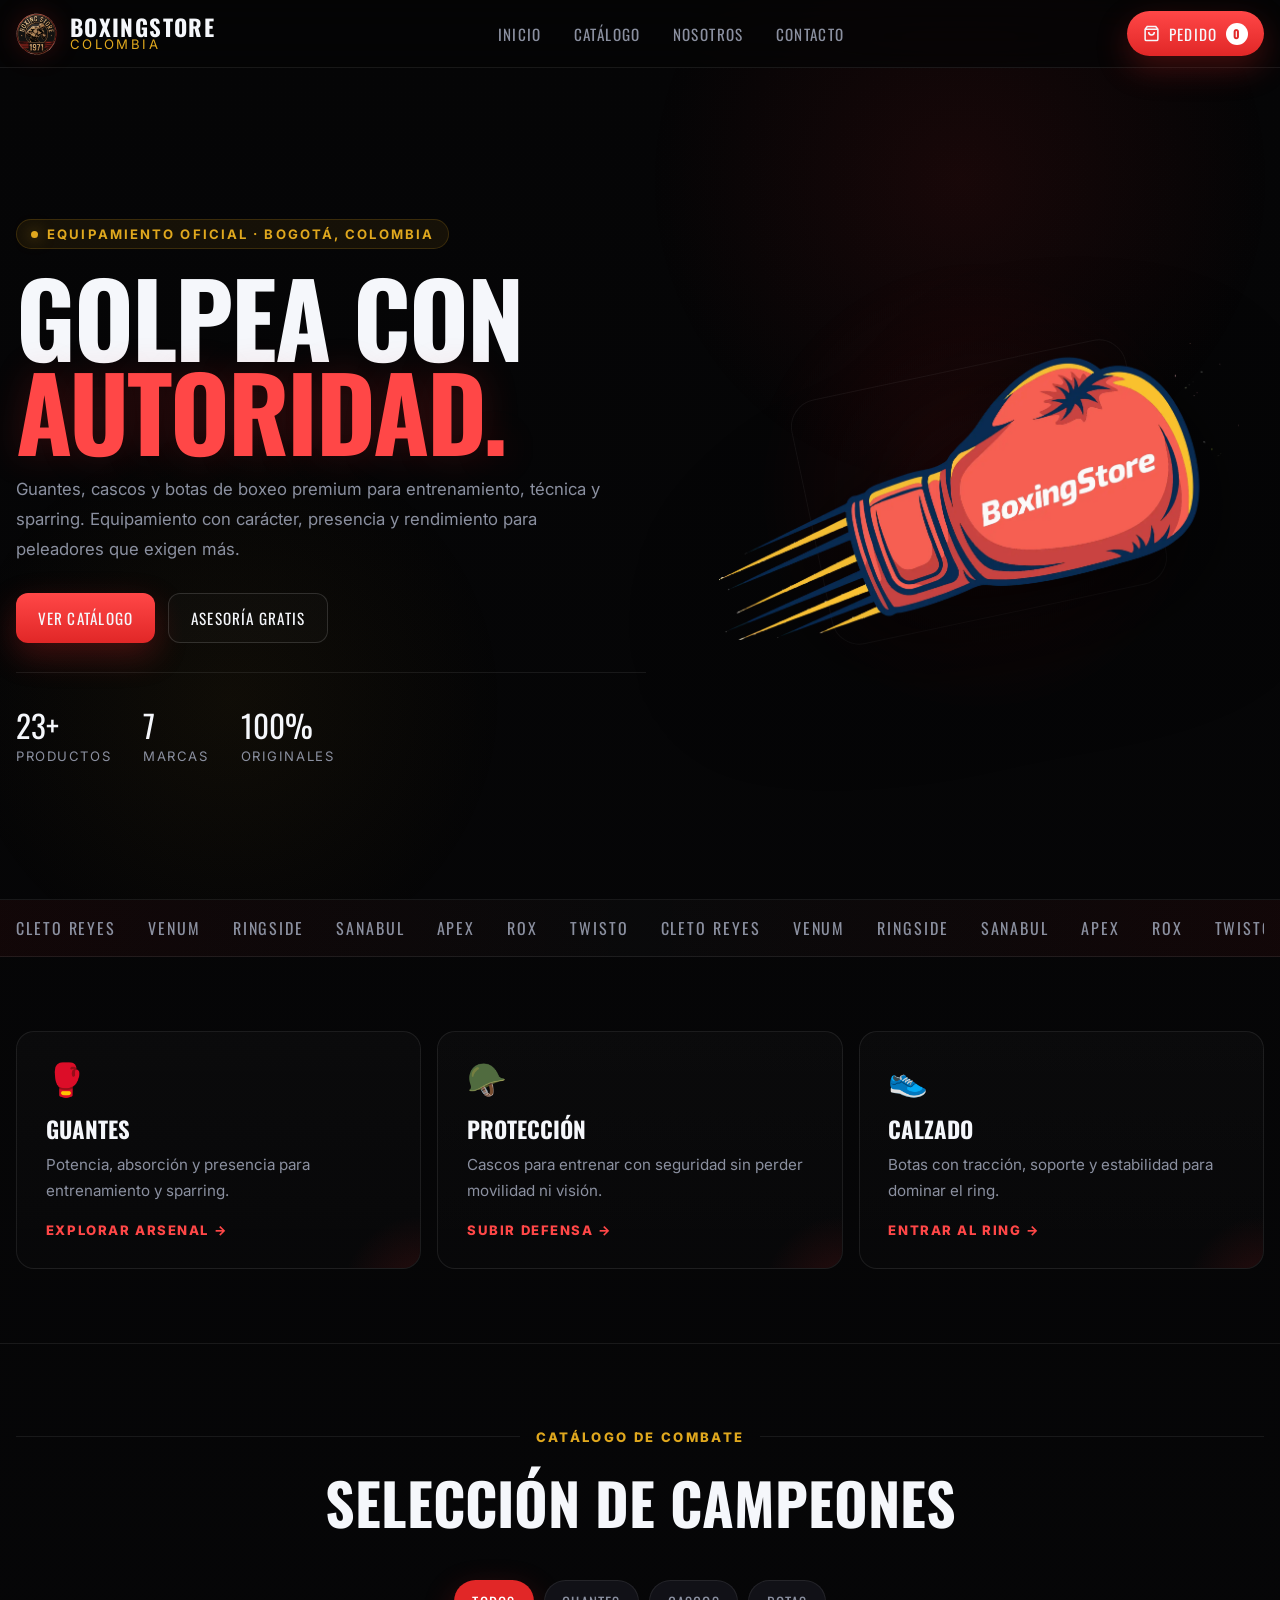
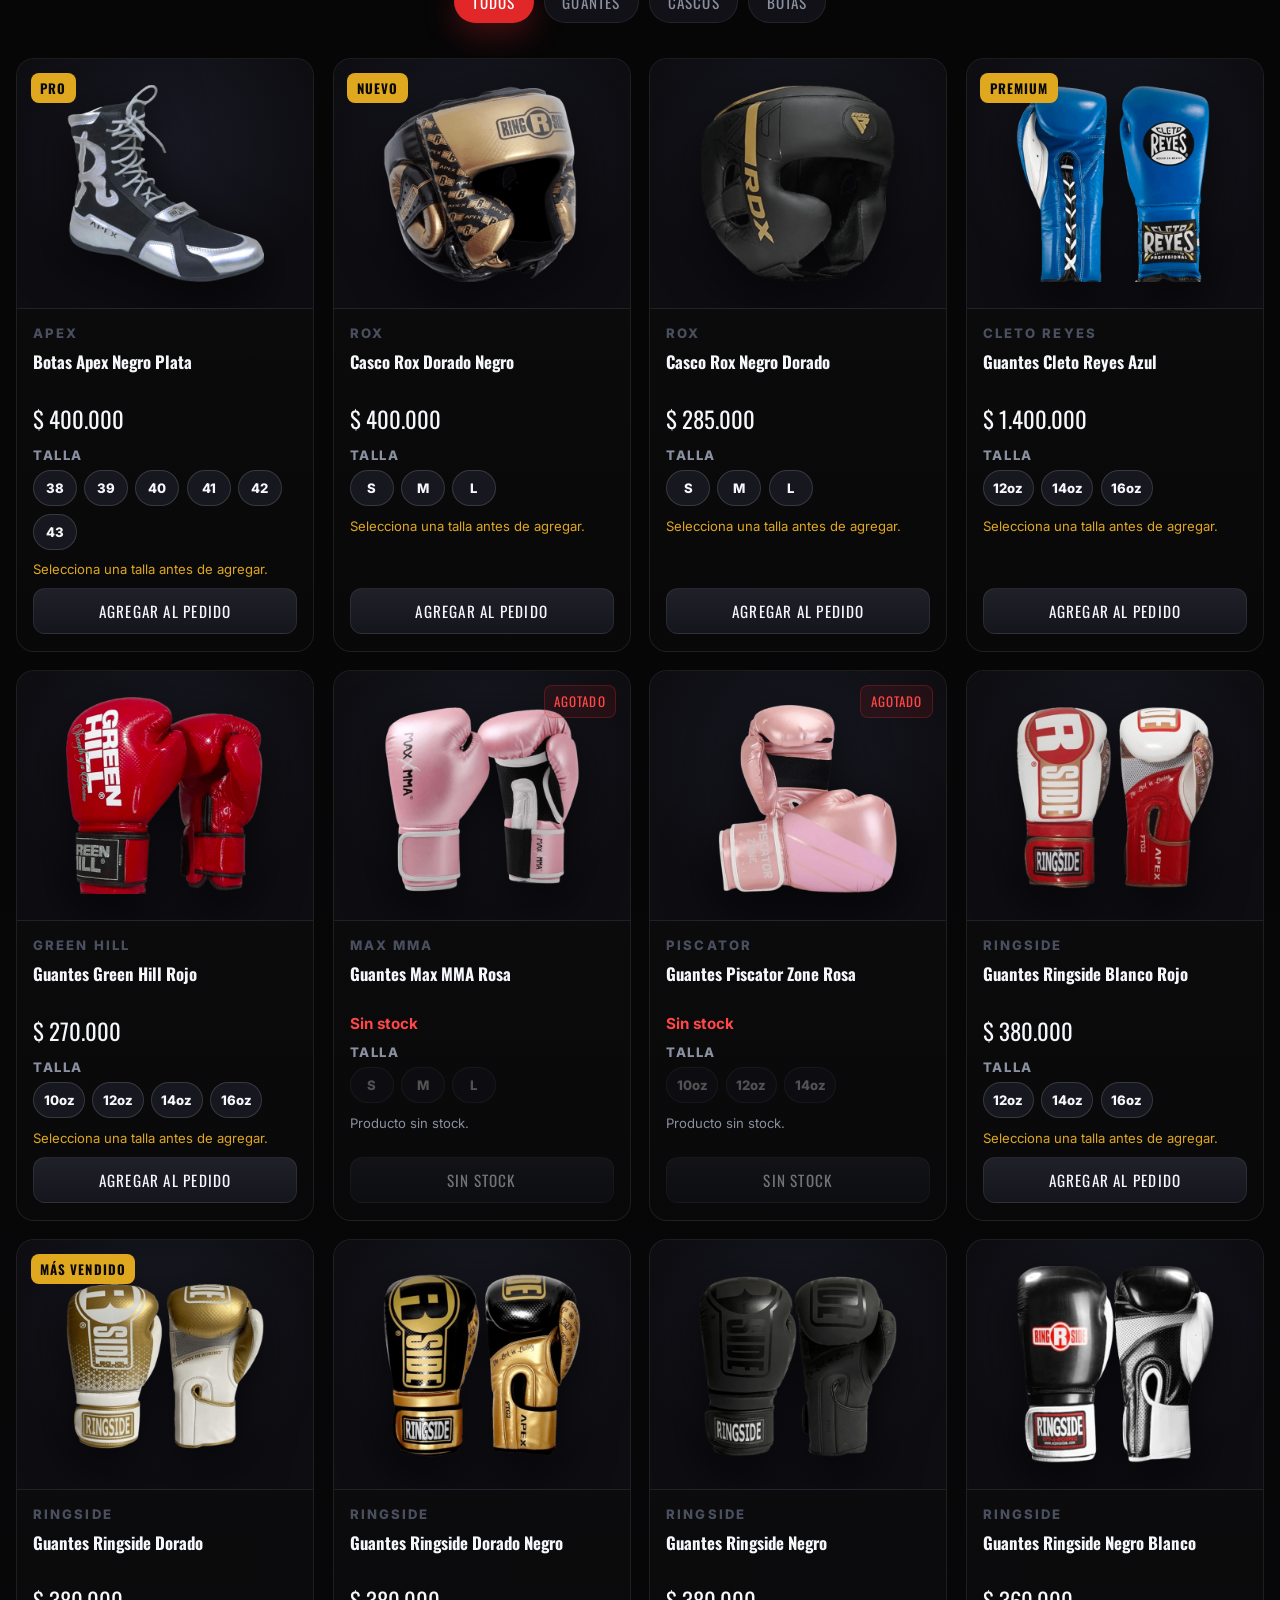
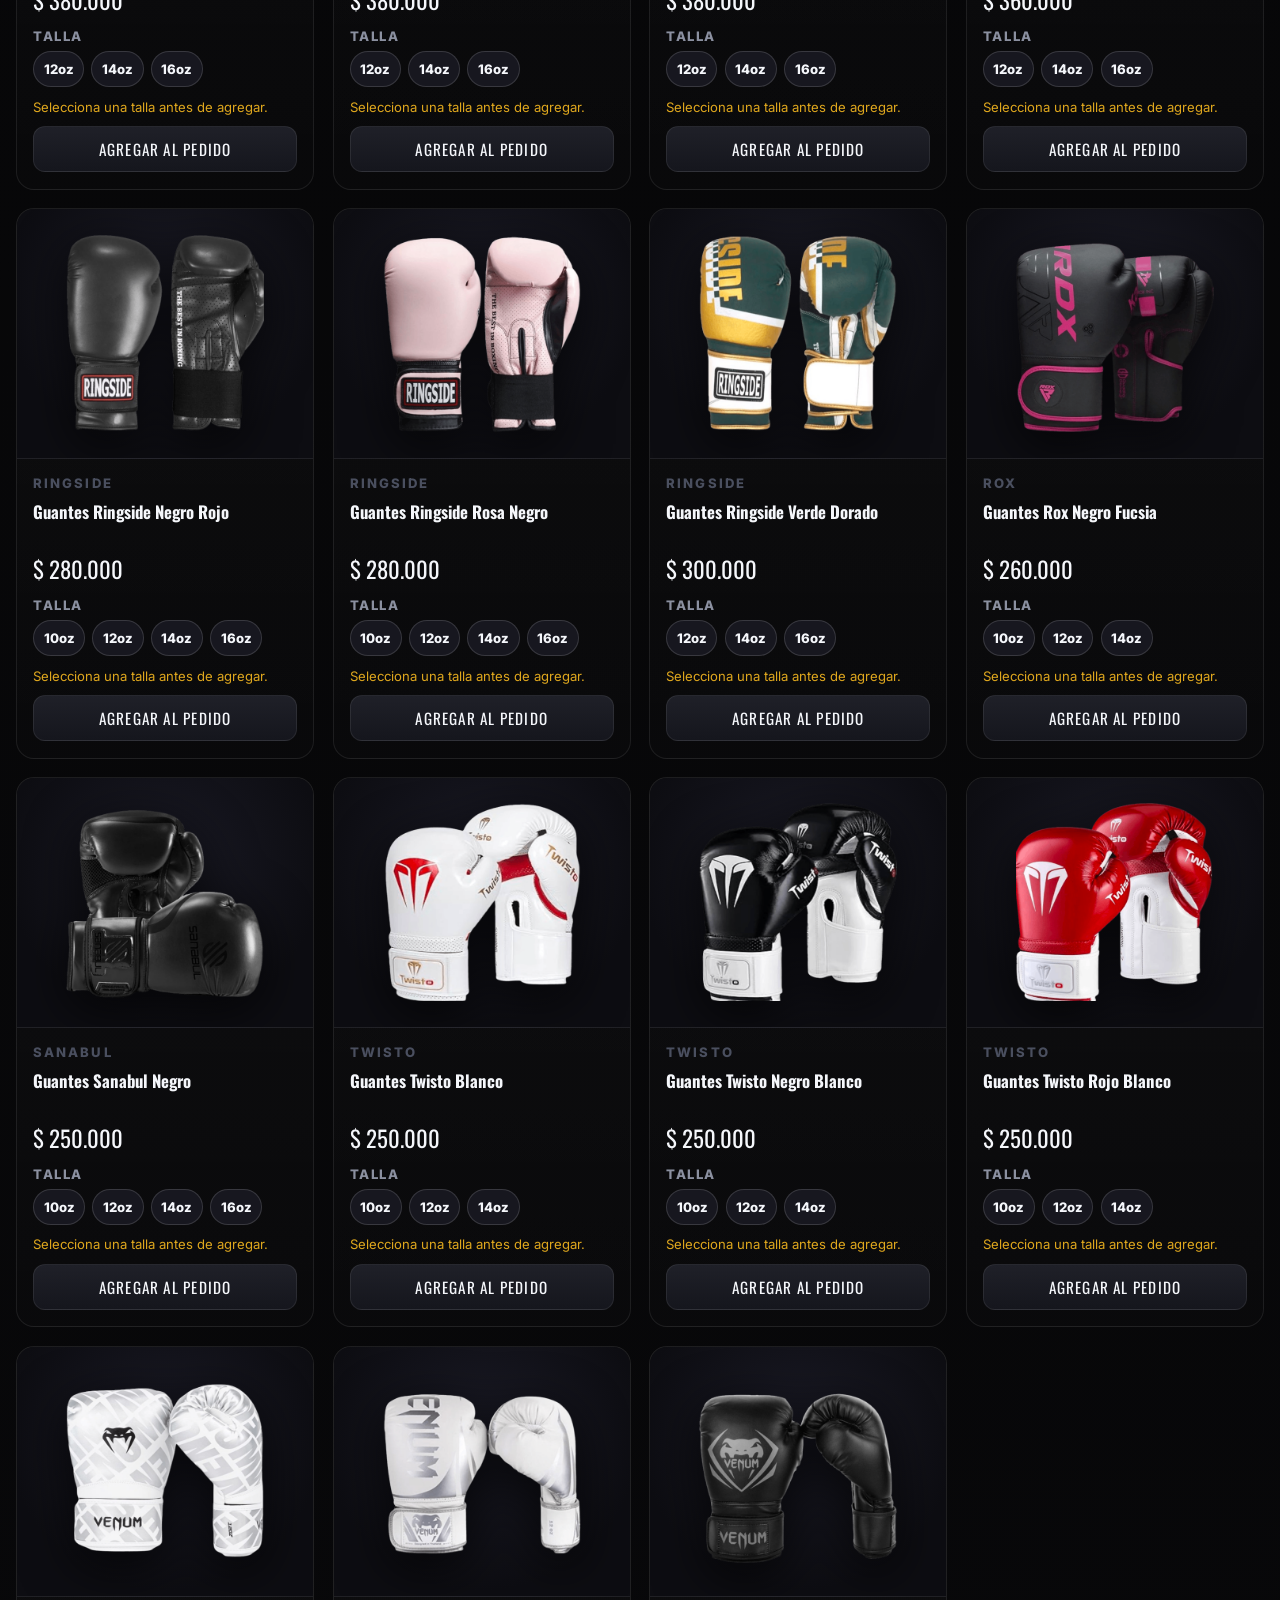
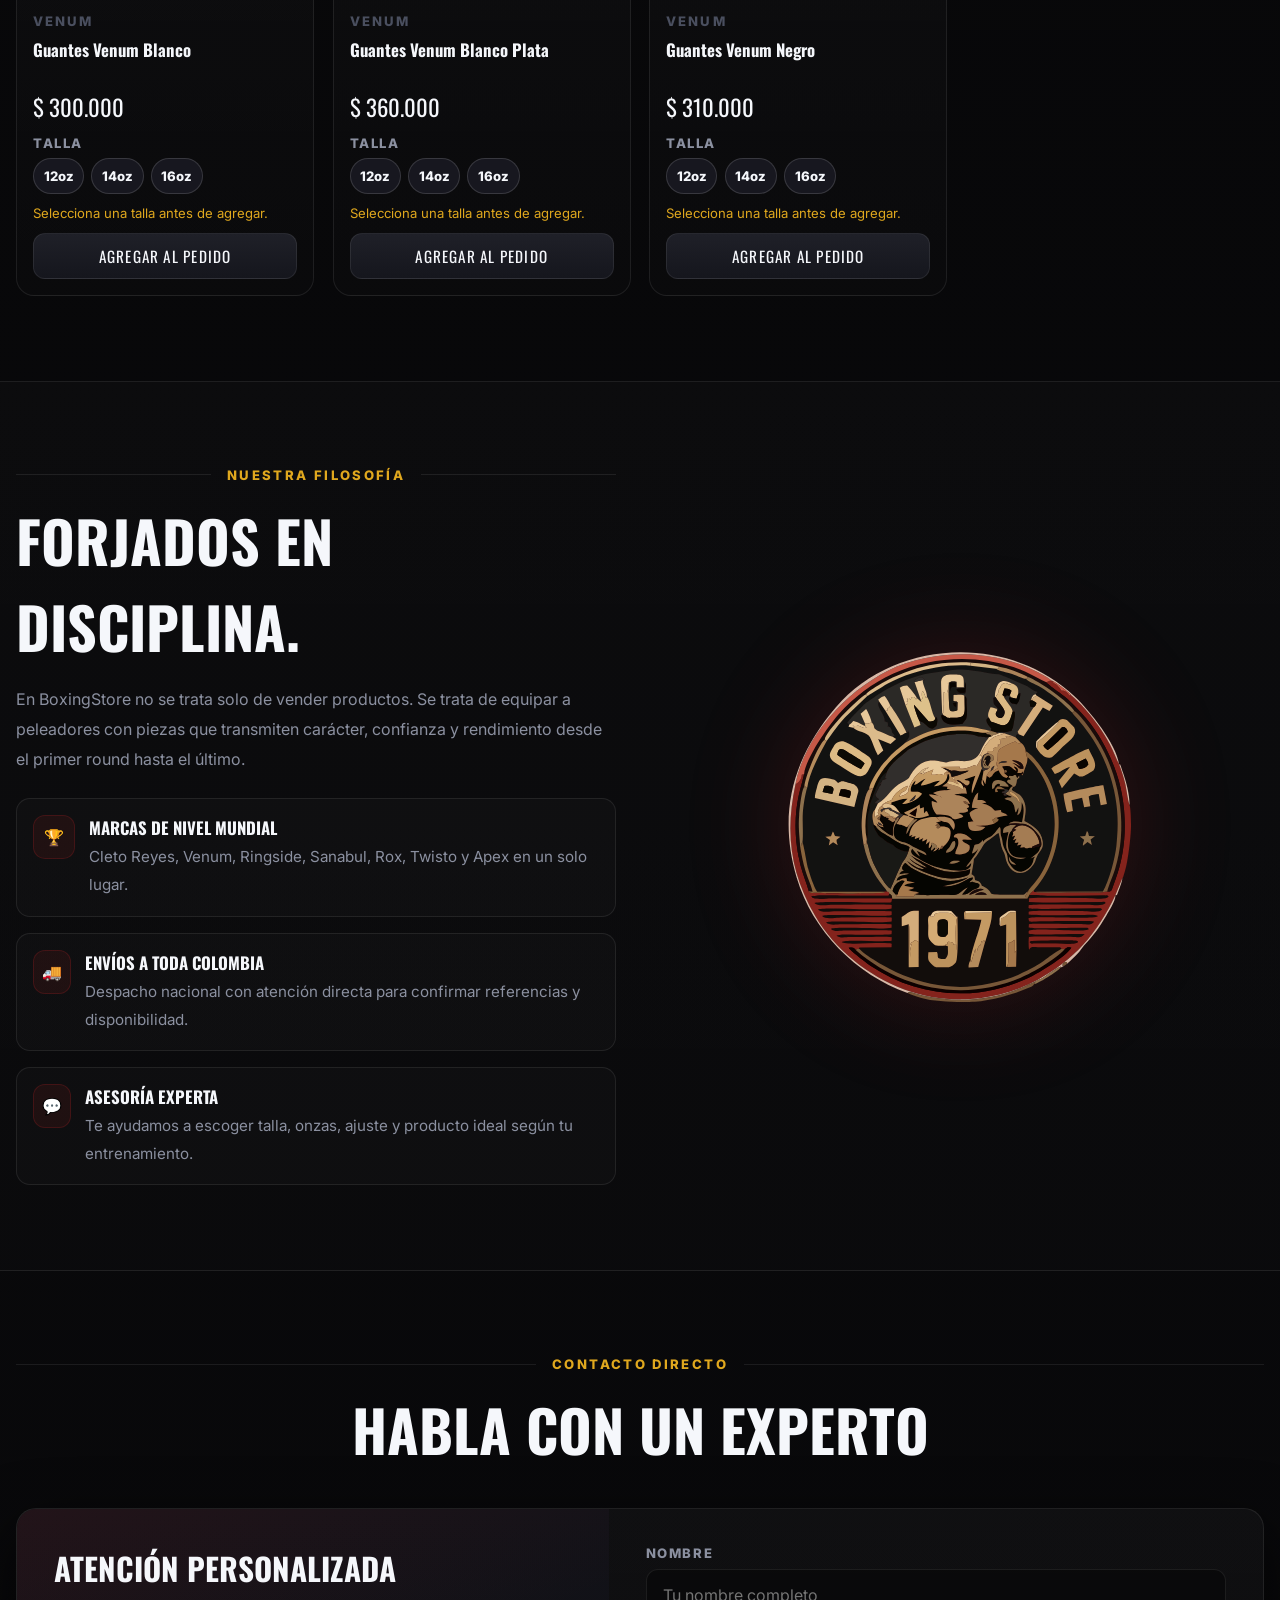
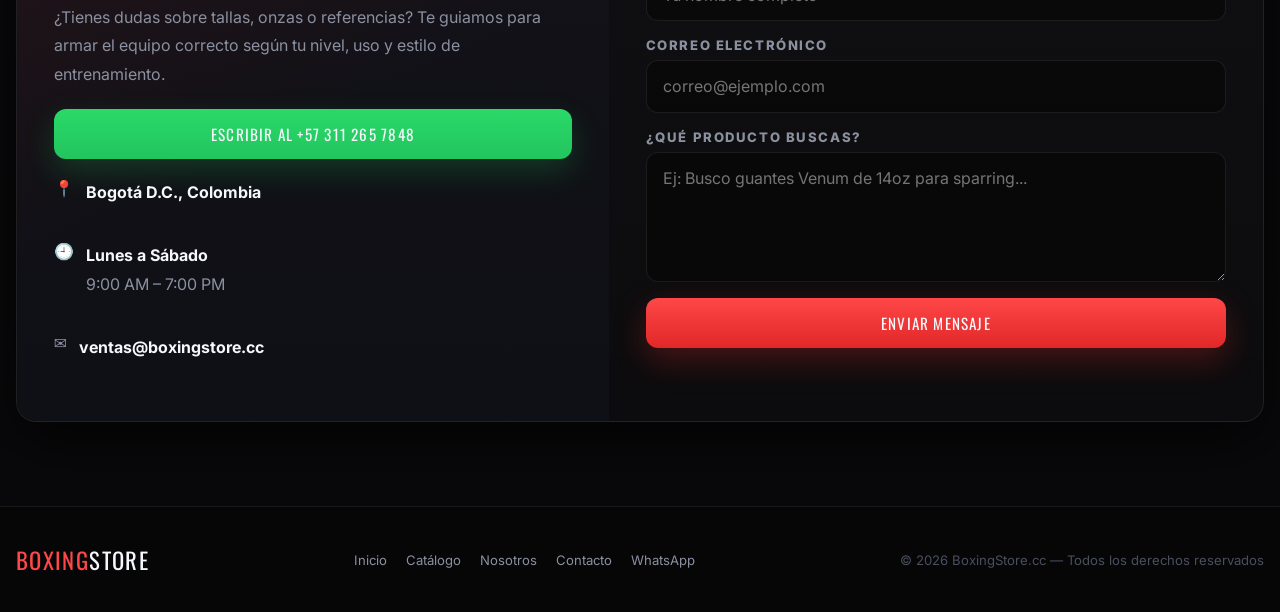
==== commit 546033bb: "update index" ====
--- a/index.html
+++ b/index.html
@@ -5,6 +5,10 @@
   <meta name="viewport" content="width=device-width, initial-scale=1.0, viewport-fit=cover" />
   <title>BoxingStore | Equipo de Boxeo Profesional en Colombia</title>
   <meta name="description" content="Guantes, cascos y botas de boxeo premium. El mejor equipo para entrenamiento, técnica y sparring. Envíos a toda Colombia." />
+  <link rel="icon" type="image/svg+xml" href="assets/logo/logo.svg" />
+  <link rel="icon" type="image/png" sizes="32x32" href="assets/logo/logo.png" />
+  <link rel="icon" type="image/x-icon" href="favicon.ico" />
+  <link rel="apple-touch-icon" href="assets/logo/logo.png" />
   <link rel="icon" href="favicon.ico" />
   <link rel="preconnect" href="https://fonts.googleapis.com" />
   <link rel="preconnect" href="https://fonts.gstatic.com" crossorigin />
@@ -396,206 +400,140 @@
   </aside>
 
   <script>
-'use strict';
-const WA = '573112657848';
-const FALLBACK = 'assets/images/fx/fx-boxing-glove-hit.webp';
-const fmt = n => new Intl.NumberFormat('es-CO',{style:'currency',currency:'COP',minimumFractionDigits:0}).format(n);
-
+"use strict";
+const WA = 573112657848;
+const FALLBACK = "assets/images/fx/fx-boxing-glove-hit.webp";
+const CART_KEY = "boxingstore_cart_v1";
+const fmt = n => new Intl.NumberFormat("es-CO", { style: "currency", currency: "COP", minimumFractionDigits: 0 }).format(n);
 const PRODUCTS = [
-  {id:23,name:'Botas Apex Negro Plata',brand:'Apex',price:400000,cat:'botas',img:'assets/images/products/botas-apex-negro-plata.png',badge:'Pro',oos:false,sizes:['38','39','40','41','42','43']},
-  {id:21,name:'Casco Rox Dorado Negro',brand:'Rox',price:400000,cat:'cascos',img:'assets/images/products/casco-rox-dorado-negro.png',badge:'Nuevo',oos:false,sizes:['S','M','L']},
-  {id:22,name:'Casco Rox Negro Dorado',brand:'Rox',price:285000,cat:'cascos',img:'assets/images/products/casco-rox-negro-dorado.png',badge:null,oos:false,sizes:['S','M','L']},
-  {id:1,name:'Guantes Cleto Reyes Azul',brand:'Cleto Reyes',price:1400000,cat:'guantes',img:'assets/images/products/guantes-cleto-reyes-azul.png',badge:'Premium',oos:false,sizes:['12oz','14oz','16oz']},
-  {id:2,name:'Guantes Green Hill Rojo',brand:'Green Hill',price:270000,cat:'guantes',img:'assets/images/products/guantes-green-hill-rojo.png',badge:null,oos:false,sizes:['10oz','12oz','14oz','16oz']},
-  {id:3,name:'Guantes Max MMA Rosa',brand:'Max MMA',price:0,cat:'guantes',img:'assets/images/products/guantes-max-mma-rosa.png',badge:null,oos:true,sizes:['S','M','L']},
-  {id:4,name:'Guantes Piscator Zone Rosa',brand:'Piscator',price:0,cat:'guantes',img:'assets/images/products/guantes-piscator-zone-rosa.png',badge:null,oos:true,sizes:['10oz','12oz','14oz']},
-  {id:5,name:'Guantes Ringside Blanco Rojo',brand:'Ringside',price:380000,cat:'guantes',img:'assets/images/products/guantes-ringside-blanco-rojo.png',badge:null,oos:false,sizes:['12oz','14oz','16oz']},
-  {id:6,name:'Guantes Ringside Dorado',brand:'Ringside',price:380000,cat:'guantes',img:'assets/images/products/guantes-ringside-dorado.png',badge:'Más vendido',oos:false,sizes:['12oz','14oz','16oz']},
-  {id:7,name:'Guantes Ringside Dorado Negro',brand:'Ringside',price:380000,cat:'guantes',img:'assets/images/products/guantes-ringside-dorado-negro.png',badge:null,oos:false,sizes:['12oz','14oz','16oz']},
-  {id:8,name:'Guantes Ringside Negro',brand:'Ringside',price:380000,cat:'guantes',img:'assets/images/products/guantes-ringside-negro.png',badge:null,oos:false,sizes:['12oz','14oz','16oz']},
-  {id:9,name:'Guantes Ringside Negro Blanco',brand:'Ringside',price:360000,cat:'guantes',img:'assets/images/products/guantes-ringside-negro-blanco.png',badge:null,oos:false,sizes:['12oz','14oz','16oz']},
-  {id:10,name:'Guantes Ringside Negro Rojo',brand:'Ringside',price:280000,cat:'guantes',img:'assets/images/products/guantes-ringside-negro-rojo.png',badge:null,oos:false,sizes:['10oz','12oz','14oz','16oz']},
-  {id:11,name:'Guantes Ringside Rosa Negro',brand:'Ringside',price:280000,cat:'guantes',img:'assets/images/products/guantes-ringside-rosa-negro.png',badge:null,oos:false,sizes:['10oz','12oz','14oz']},
-  {id:12,name:'Guantes Ringside Verde Dorado',brand:'Ringside',price:300000,cat:'guantes',img:'assets/images/products/guantes-ringside-verde-dorado.png',badge:null,oos:false,sizes:['12oz','14oz','16oz']},
-  {id:13,name:'Guantes Rox Negro Fucsia',brand:'Rox',price:260000,cat:'guantes',img:'assets/images/products/guantes-rox-negro-fucsia.png',badge:null,oos:false,sizes:['10oz','12oz','14oz']},
-  {id:14,name:'Guantes Sanabul Negro',brand:'Sanabul',price:250000,cat:'guantes',img:'assets/images/products/guantes-sanabul-negro.png',badge:null,oos:false,sizes:['10oz','12oz','14oz','16oz']},
-  {id:15,name:'Guantes Twisto Blanco',brand:'Twisto',price:250000,cat:'guantes',img:'assets/images/products/guantes-twisto-blanco.png',badge:null,oos:false,sizes:['10oz','12oz','14oz']},
-  {id:16,name:'Guantes Twisto Negro Blanco',brand:'Twisto',price:250000,cat:'guantes',img:'assets/images/products/guantes-twisto-negro-blanco.png',badge:null,oos:false,sizes:['10oz','12oz','14oz']},
-  {id:17,name:'Guantes Twisto Rojo Blanco',brand:'Twisto',price:250000,cat:'guantes',img:'assets/images/products/guantes-twisto-rojo-blanco.png',badge:null,oos:false,sizes:['10oz','12oz','14oz']},
-  {id:18,name:'Guantes Venum Blanco',brand:'Venum',price:300000,cat:'guantes',img:'assets/images/products/guantes-venum-blanco.png',badge:null,oos:false,sizes:['12oz','14oz','16oz']},
-  {id:19,name:'Guantes Venum Blanco Plata',brand:'Venum',price:360000,cat:'guantes',img:'assets/images/products/guantes-venum-blanco-plata.png',badge:null,oos:false,sizes:['12oz','14oz','16oz']},
-  {id:20,name:'Guantes Venum Negro',brand:'Venum',price:310000,cat:'guantes',img:'assets/images/products/guantes-venum-negro.png',badge:null,oos:false,sizes:['12oz','14oz','16oz']}
+{id:23,name:"Botas Apex Negro Plata",brand:"Apex",price:400000,cat:"botas",img:"assets/images/products/botas-apex-negro-plata.png",badge:"Pro",oos:false,sizes:["38","39","40","41","42","43"]},
+{id:21,name:"Casco Rox Dorado Negro",brand:"Rox",price:400000,cat:"cascos",img:"assets/images/products/casco-rox-dorado-negro.png",badge:"Nuevo",oos:false,sizes:["S","M","L"]},
+{id:22,name:"Casco Rox Negro Dorado",brand:"Rox",price:285000,cat:"cascos",img:"assets/images/products/casco-rox-negro-dorado.png",badge:null,oos:false,sizes:["S","M","L"]},
+{id:1,name:"Guantes Cleto Reyes Azul",brand:"Cleto Reyes",price:1400000,cat:"guantes",img:"assets/images/products/guantes-cleto-reyes-azul.png",badge:"Premium",oos:false,sizes:["12oz","14oz","16oz"]},
+{id:2,name:"Guantes Green Hill Rojo",brand:"Green Hill",price:270000,cat:"guantes",img:"assets/images/products/guantes-green-hill-rojo.png",badge:null,oos:false,sizes:["10oz","12oz","14oz","16oz"]},
+{id:3,name:"Guantes Max MMA Rosa",brand:"Max MMA",price:0,cat:"guantes",img:"assets/images/products/guantes-max-mma-rosa.png",badge:null,oos:true,sizes:["S","M","L"]},
+{id:4,name:"Guantes Piscator Zone Rosa",brand:"Piscator",price:0,cat:"guantes",img:"assets/images/products/guantes-piscator-zone-rosa.png",badge:null,oos:true,sizes:["10oz","12oz","14oz"]},
+{id:5,name:"Guantes Ringside Blanco Rojo",brand:"Ringside",price:380000,cat:"guantes",img:"assets/images/products/guantes-ringside-blanco-rojo.png",badge:null,oos:false,sizes:["12oz","14oz","16oz"]},
+{id:6,name:"Guantes Ringside Dorado",brand:"Ringside",price:380000,cat:"guantes",img:"assets/images/products/guantes-ringside-dorado.png",badge:"Más vendido",oos:false,sizes:["12oz","14oz","16oz"]},
+{id:7,name:"Guantes Ringside Dorado Negro",brand:"Ringside",price:380000,cat:"guantes",img:"assets/images/products/guantes-ringside-dorado-negro.png",badge:null,oos:false,sizes:["12oz","14oz","16oz"]},
+{id:8,name:"Guantes Ringside Negro",brand:"Ringside",price:380000,cat:"guantes",img:"assets/images/products/guantes-ringside-negro.png",badge:null,oos:false,sizes:["12oz","14oz","16oz"]},
+{id:9,name:"Guantes Ringside Negro Blanco",brand:"Ringside",price:360000,cat:"guantes",img:"assets/images/products/guantes-ringside-negro-blanco.png",badge:null,oos:false,sizes:["12oz","14oz","16oz"]},
+{id:10,name:"Guantes Ringside Negro Rojo",brand:"Ringside",price:280000,cat:"guantes",img:"assets/images/products/guantes-ringside-negro-rojo.png",badge:null,oos:false,sizes:["10oz","12oz","14oz","16oz"]},
+{id:11,name:"Guantes Ringside Rosa Negro",brand:"Ringside",price:280000,cat:"guantes",img:"assets/images/products/guantes-ringside-rosa-negro.png",badge:null,oos:false,sizes:["10oz","12oz","14oz","16oz"]},
+{id:12,name:"Guantes Ringside Verde Dorado",brand:"Ringside",price:300000,cat:"guantes",img:"assets/images/products/guantes-ringside-verde-dorado.png",badge:null,oos:false,sizes:["12oz","14oz","16oz"]},
+{id:13,name:"Guantes Rox Negro Fucsia",brand:"Rox",price:260000,cat:"guantes",img:"assets/images/products/guantes-rox-negro-fucsia.png",badge:null,oos:false,sizes:["10oz","12oz","14oz"]},
+{id:14,name:"Guantes Sanabul Negro",brand:"Sanabul",price:250000,cat:"guantes",img:"assets/images/products/guantes-sanabul-negro.png",badge:null,oos:false,sizes:["10oz","12oz","14oz","16oz"]},
+{id:15,name:"Guantes Twisto Blanco",brand:"Twisto",price:250000,cat:"guantes",img:"assets/images/products/guantes-twisto-blanco.png",badge:null,oos:false,sizes:["10oz","12oz","14oz"]},
+{id:16,name:"Guantes Twisto Negro Blanco",brand:"Twisto",price:250000,cat:"guantes",img:"assets/images/products/guantes-twisto-negro-blanco.png",badge:null,oos:false,sizes:["10oz","12oz","14oz"]},
+{id:17,name:"Guantes Twisto Rojo Blanco",brand:"Twisto",price:250000,cat:"guantes",img:"assets/images/products/guantes-twisto-rojo-blanco.png",badge:null,oos:false,sizes:["10oz","12oz","14oz"]},
+{id:18,name:"Guantes Venum Blanco",brand:"Venum",price:300000,cat:"guantes",img:"assets/images/products/guantes-venum-blanco.png",badge:null,oos:false,sizes:["12oz","14oz","16oz"]},
+{id:19,name:"Guantes Venum Blanco Plata",brand:"Venum",price:360000,cat:"guantes",img:"assets/images/products/guantes-venum-blanco-plata.png",badge:null,oos:false,sizes:["12oz","14oz","16oz"]},
+{id:20,name:"Guantes Venum Negro",brand:"Venum",price:310000,cat:"guantes",img:"assets/images/products/guantes-venum-negro.png",badge:null,oos:false,sizes:["12oz","14oz","16oz"]}
 ];
-
-let currentFilter = 'all';
-let selectedSizes = {};
-let cart = [];
-
-const grid = document.getElementById('productGrid');
-const filters = document.getElementById('filters');
-const drawer = document.getElementById('drawer');
-const backdrop = document.getElementById('backdrop');
-const drawerBody = document.getElementById('drawerBody');
-const drawerTotal = document.getElementById('drawerTotal');
-const waOrder = document.getElementById('waOrder');
-const cartNum = document.getElementById('cartNum');
-
-function renderProducts(filter='all'){
-  const list = filter === 'all' ? PRODUCTS : PRODUCTS.filter(p => p.cat === filter);
+let currentFilter = "all", selectedSizes = {}, cart = [];
+const grid = document.getElementById("productGrid");
+const filters = document.getElementById("filters");
+const drawer = document.getElementById("drawer");
+const backdrop = document.getElementById("backdrop");
+const drawerBody = document.getElementById("drawerBody");
+const drawerTotal = document.getElementById("drawerTotal");
+const waOrder = document.getElementById("waOrder");
+const cartNum = document.getElementById("cartNum");
+function loadCart(){try{const saved=localStorage.getItem(CART_KEY);cart=saved?JSON.parse(saved):[]}catch{cart=[]}}
+function saveCart(){try{localStorage.setItem(CART_KEY,JSON.stringify(cart))}catch{}}
+function renderProducts(filter="all"){
+  const list = filter === "all" ? PRODUCTS : PRODUCTS.filter(p => p.cat === filter);
   grid.innerHTML = list.map(p => {
-    const activeSize = selectedSizes[p.id] || '';
-    const sizeHtml = (p.sizes || []).map(size => `
-      <button class="sizechip ${activeSize===size?'active':''}" ${p.oos?'disabled':''} onclick="selectSize(${p.id}, '${size}')">${size}</button>
-    `).join('');
-    const helper = p.oos ? 'Producto sin stock.' : activeSize ? `Talla elegida: ${activeSize}` : 'Selecciona una talla antes de agregar.';
-    return `
-      <article class="card">
-        ${p.badge ? `<span class="badge">${p.badge}</span>` : ''}
-        ${p.oos ? `<span class="badge2">Agotado</span>` : ''}
-        <div class="pimg"><img src="${p.img}" alt="${p.name}" loading="lazy" onerror="this.onerror=null;this.src='${FALLBACK}'"></div>
-        <div class="pinfo">
-          <div class="brandline">${p.brand}</div>
-          <h3 class="pname">${p.name}</h3>
-          <div class="pprice ${p.oos ? 'out' : ''}">${p.oos ? 'Sin stock' : fmt(p.price)}</div>
-          <div class="sizewrap">
-            <div class="sizelbl">Talla</div>
-            <div class="sizegrid">${sizeHtml}</div>
-            <div class="helper ${!p.oos && !activeSize ? 'warn' : ''}">${helper}</div>
-          </div>
-          <button class="addbtn" ${p.oos ? 'disabled' : ''} onclick="addToCart(${p.id})">${p.oos ? 'Sin stock' : 'Agregar al pedido'}</button>
-        </div>
-      </article>`;
-  }).join('');
-}
-
-function selectSize(id,size){
-  selectedSizes[id]=size;
-  renderProducts(currentFilter);
-}
+    const activeSize = selectedSizes[p.id];
+    const sizeHtml = p.sizes.map(size => `<button class="sizechip ${activeSize===size?"active":""}" ${p.oos?"disabled":""} onclick="selectSize(${p.id}, '${size}')">${size}</button>`).join("");
+    const helper = p.oos ? "Producto sin stock." : activeSize ? `Talla elegida: ${activeSize}` : "Selecciona una talla antes de agregar.";
+    return `<article class="card ${p.oos ? "oos" : ""}">
+      ${p.badge ? `<span class="badge">${p.badge}</span>` : ""}
+      ${p.oos ? `<span class="badge2">Agotado</span>` : ""}
+      <div class="pimg"><img src="${p.img}" alt="${p.name}" loading="lazy" onerror="this.onerror=null;this.src='${FALLBACK}'"></div>
+      <div class="pinfo">
+        <div class="brandline">${p.brand}</div>
+        <h3 class="pname">${p.name}</h3>
+        <div class="pprice ${p.oos ? "out" : ""}">${p.oos ? "Sin stock" : fmt(p.price)}</div>
+        <div class="sizewrap"><div class="sizelbl">Talla</div><div class="sizegrid">${sizeHtml}</div></div>
+        <div class="helper ${!p.oos && !activeSize ? "warn" : ""}">${helper}</div>
+        <button class="addbtn" ${p.oos ? "disabled" : ""} onclick="addToCart(${p.id})">${p.oos ? "Sin stock" : "Agregar al pedido"}</button>
+      </div>
+    </article>`;
+  }).join("");
+}
+function selectSize(id,size){ selectedSizes[id]=size; renderProducts(currentFilter); }
 window.selectSize = selectSize;
-
-filters.addEventListener('click', e => {
-  const btn = e.target.closest('[data-filter]');
+filters.addEventListener("click", e => {
+  const btn = e.target.closest("[data-filter]");
   if(!btn) return;
-  document.querySelectorAll('.fbtn').forEach(x=>x.classList.remove('active'));
-  btn.classList.add('active');
+  document.querySelectorAll(".fbtn").forEach(x=>x.classList.remove("active"));
+  btn.classList.add("active");
   currentFilter = btn.dataset.filter;
   renderProducts(currentFilter);
 });
-
-function filterTo(cat){
-  currentFilter = cat;
-  document.querySelectorAll('.fbtn').forEach(b=>b.classList.toggle('active', b.dataset.filter===cat));
-  renderProducts(cat);
-  document.getElementById('productos').scrollIntoView({behavior:'smooth'});
-}
+function filterTo(cat){ currentFilter = cat; document.querySelectorAll('.fbtn').forEach(b=>b.classList.toggle('active', b.dataset.filter===cat)); renderProducts(cat); document.getElementById('productos').scrollIntoView({behavior:'smooth'}); }
 window.filterTo = filterTo;
-
-document.querySelectorAll('.cat').forEach(el => el.addEventListener('keydown', e => {
-  if(e.key === 'Enter' || e.key === ' '){ e.preventDefault(); el.click(); }
-}));
-
+document.querySelectorAll('.cat').forEach(el => el.addEventListener('keydown', e => { if(e.key === 'Enter' || e.key === ' ') { e.preventDefault(); el.click(); } }));
 function addToCart(id){
-  const p = PRODUCTS.find(x=>x.id===id);
+  const p = PRODUCTS.find(x => x.id === id);
   if(!p || p.oos) return;
   const size = selectedSizes[id];
   if(!size){ alert('Selecciona una talla antes de agregar este producto.'); return; }
-  const item = cart.find(x=>x.id===id && x.size===size);
+  const item = cart.find(x => x.id === id && x.size === size);
   if(item) item.qty += 1;
   else cart.push({id:p.id,name:p.name,brand:p.brand,price:p.price,img:p.img,size,qty:1});
+  saveCart();
   syncCart();
   playFX('hit');
   openCart();
 }
 window.addToCart = addToCart;
-
 function changeQty(id,size,delta){
-  const item = cart.find(x=>x.id===id && x.size===size);
+  const item = cart.find(x => x.id === id && x.size === size);
   if(!item) return;
   item.qty += delta;
-  if(item.qty <= 0){ cart = cart.filter(x=>!(x.id===id && x.size===size)); playFX('ko'); }
-  syncCart();
-}
-window.changeQty = changeQty;
-
-function removeItem(id,size){
-  cart = cart.filter(x=>!(x.id===id && x.size===size));
+  if(item.qty <= 0) cart = cart.filter(x => !(x.id === id && x.size === size));
+  saveCart();
   playFX('ko');
   syncCart();
 }
+window.changeQty = changeQty;
+function removeItem(id,size){ cart = cart.filter(x => !(x.id === id && x.size === size)); saveCart(); playFX('ko'); syncCart(); }
 window.removeItem = removeItem;
-
 function syncCart(){
   const count = cart.reduce((s,i)=>s+i.qty,0);
   const total = cart.reduce((s,i)=>s+i.qty*i.price,0);
   cartNum.textContent = count;
   drawerTotal.textContent = fmt(total);
-
   if(!cart.length){
-    drawerBody.innerHTML = '<div class="empty"><div><div class="big">🥊</div><p>Tu carrito está vacío. Elige tu equipo y selecciona la talla ideal.</p></div></div>';
+    drawerBody.innerHTML = `<div class="empty"><div><div class="big">🥊</div><p>Tu carrito está vacío. Elige tu equipo y selecciona la talla ideal.</p></div></div>`;
     waOrder.href = `https://wa.me/${WA}`;
     return;
   }
-
-  drawerBody.innerHTML = cart.map(i => `
-    <div class="item">
-      <div class="itemimg"><img src="${i.img}" alt="${i.name}" onerror="this.onerror=null;this.src='${FALLBACK}'"></div>
-      <div>
-        <h4>${i.name}</h4>
-        <div class="meta2">Talla ${i.size}</div>
-        <div class="price">${fmt(i.price)}</div>
-        <div class="qty">
-          <button class="qbtn" onclick="changeQty(${i.id}, '${i.size}', -1)">−</button>
-          <span>${i.qty}</span>
-          <button class="qbtn" onclick="changeQty(${i.id}, '${i.size}', 1)">+</button>
-        </div>
-      </div>
-      <button class="rm" onclick="removeItem(${i.id}, '${i.size}')">✕</button>
-    </div>
-  `).join('');
-
-  const lines = cart.map(i => `- ${i.name} | Talla: ${i.size} | Cantidad: ${i.qty} | Subtotal: ${fmt(i.qty*i.price)}`).join('\n');
-  const msg = encodeURIComponent(`Hola BoxingStore 🥊, quiero confirmar este pedido:\n\n${lines}\n\nTOTAL: ${fmt(total)}`);
+  drawerBody.innerHTML = cart.map(i => `<div class="item"><div class="itemimg"><img src="${i.img}" alt="${i.name}" onerror="this.onerror=null;this.src='${FALLBACK}'"></div><div><h4>${i.name}</h4><div class="meta2">Talla ${i.size}</div><div class="price">${fmt(i.price)}</div><div class="qty"><button class="qbtn" onclick="changeQty(${i.id}, '${i.size}', -1)">−</button><span>${i.qty}</span><button class="qbtn" onclick="changeQty(${i.id}, '${i.size}', 1)">+</button></div></div><button class="rm" onclick="removeItem(${i.id}, '${i.size}')">×</button></div>`).join('');
+  const lines = cart.map(i => `- ${i.name} | Talla ${i.size} | Cantidad ${i.qty} | Subtotal ${fmt(i.qty*i.price)}`).join('%0A');
+  const msg = encodeURIComponent(`Hola BoxingStore, quiero confirmar este pedido:%0A${lines}%0A%0ATotal: ${fmt(total)}`);
   waOrder.href = `https://wa.me/${WA}?text=${msg}`;
-}
-
+  saveCart();
+}
 function openCart(){ drawer.classList.add('on'); backdrop.classList.add('on'); document.body.style.overflow='hidden'; }
 function closeCart(){ drawer.classList.remove('on'); backdrop.classList.remove('on'); document.body.style.overflow=''; }
 document.getElementById('openCart').addEventListener('click', openCart);
 document.getElementById('closeCart').addEventListener('click', closeCart);
 backdrop.addEventListener('click', closeCart);
-document.getElementById('clearCart').addEventListener('click', ()=>{ if(!cart.length) return; cart=[]; syncCart(); playFX('ko'); });
-document.addEventListener('keydown', e => { if(e.key==='Escape') closeCart(); });
-
+document.getElementById('clearCart').addEventListener('click', () => { if(!cart.length) return; cart=[]; saveCart(); syncCart(); playFX('ko'); });
+document.addEventListener('keydown', e => { if(e.key === 'Escape') closeCart(); });
 const menuBtn = document.getElementById('menuBtn');
 const mobnav = document.getElementById('mobnav');
-menuBtn.addEventListener('click', ()=>{
-  const open = mobnav.classList.toggle('open');
-  menuBtn.classList.toggle('open', open);
-  menuBtn.setAttribute('aria-expanded', open ? 'true' : 'false');
-});
-mobnav.querySelectorAll('a').forEach(a=>a.addEventListener('click',()=>{mobnav.classList.remove('open');menuBtn.classList.remove('open');menuBtn.setAttribute('aria-expanded','false');}));
-
-function playFX(type){
-  const el = document.getElementById(`fx-${type}`);
-  if(!el) return;
-  el.classList.remove('on');
-  void el.offsetWidth;
-  el.classList.add('on');
-  setTimeout(()=>el.classList.remove('on'),900);
-}
-
-document.getElementById('contactForm').addEventListener('submit', e=>{
-  e.preventDefault();
-  const s = document.getElementById('formStatus');
-  s.textContent = '¡Mensaje enviado! Te contactaremos muy pronto. 🥊';
-  e.target.reset();
-  setTimeout(()=>s.textContent='',5000);
-});
-
+menuBtn.addEventListener('click', () => { const open = mobnav.classList.toggle('open'); menuBtn.classList.toggle('open', open); menuBtn.setAttribute('aria-expanded', open ? 'true' : 'false'); });
+mobnav.querySelectorAll('a').forEach(a => a.addEventListener('click', () => { mobnav.classList.remove('open'); menuBtn.classList.remove('open'); menuBtn.setAttribute('aria-expanded','false'); }));
+function playFX(type){ const el = document.getElementById(`fx-${type}`); if(!el) return; el.classList.remove('on'); void el.offsetWidth; el.classList.add('on'); setTimeout(() => el.classList.remove('on'), 900); }
+document.getElementById('contactForm').addEventListener('submit', e => { e.preventDefault(); const s = document.getElementById('formStatus'); s.textContent = 'Mensaje enviado. Te contactaremos muy pronto.'; e.target.reset(); setTimeout(() => s.textContent = '', 5000); });
 document.getElementById('year').textContent = new Date().getFullYear();
+loadCart();
 renderProducts();
 syncCart();
-  </script>
+</script>
 </body>
 </html>
